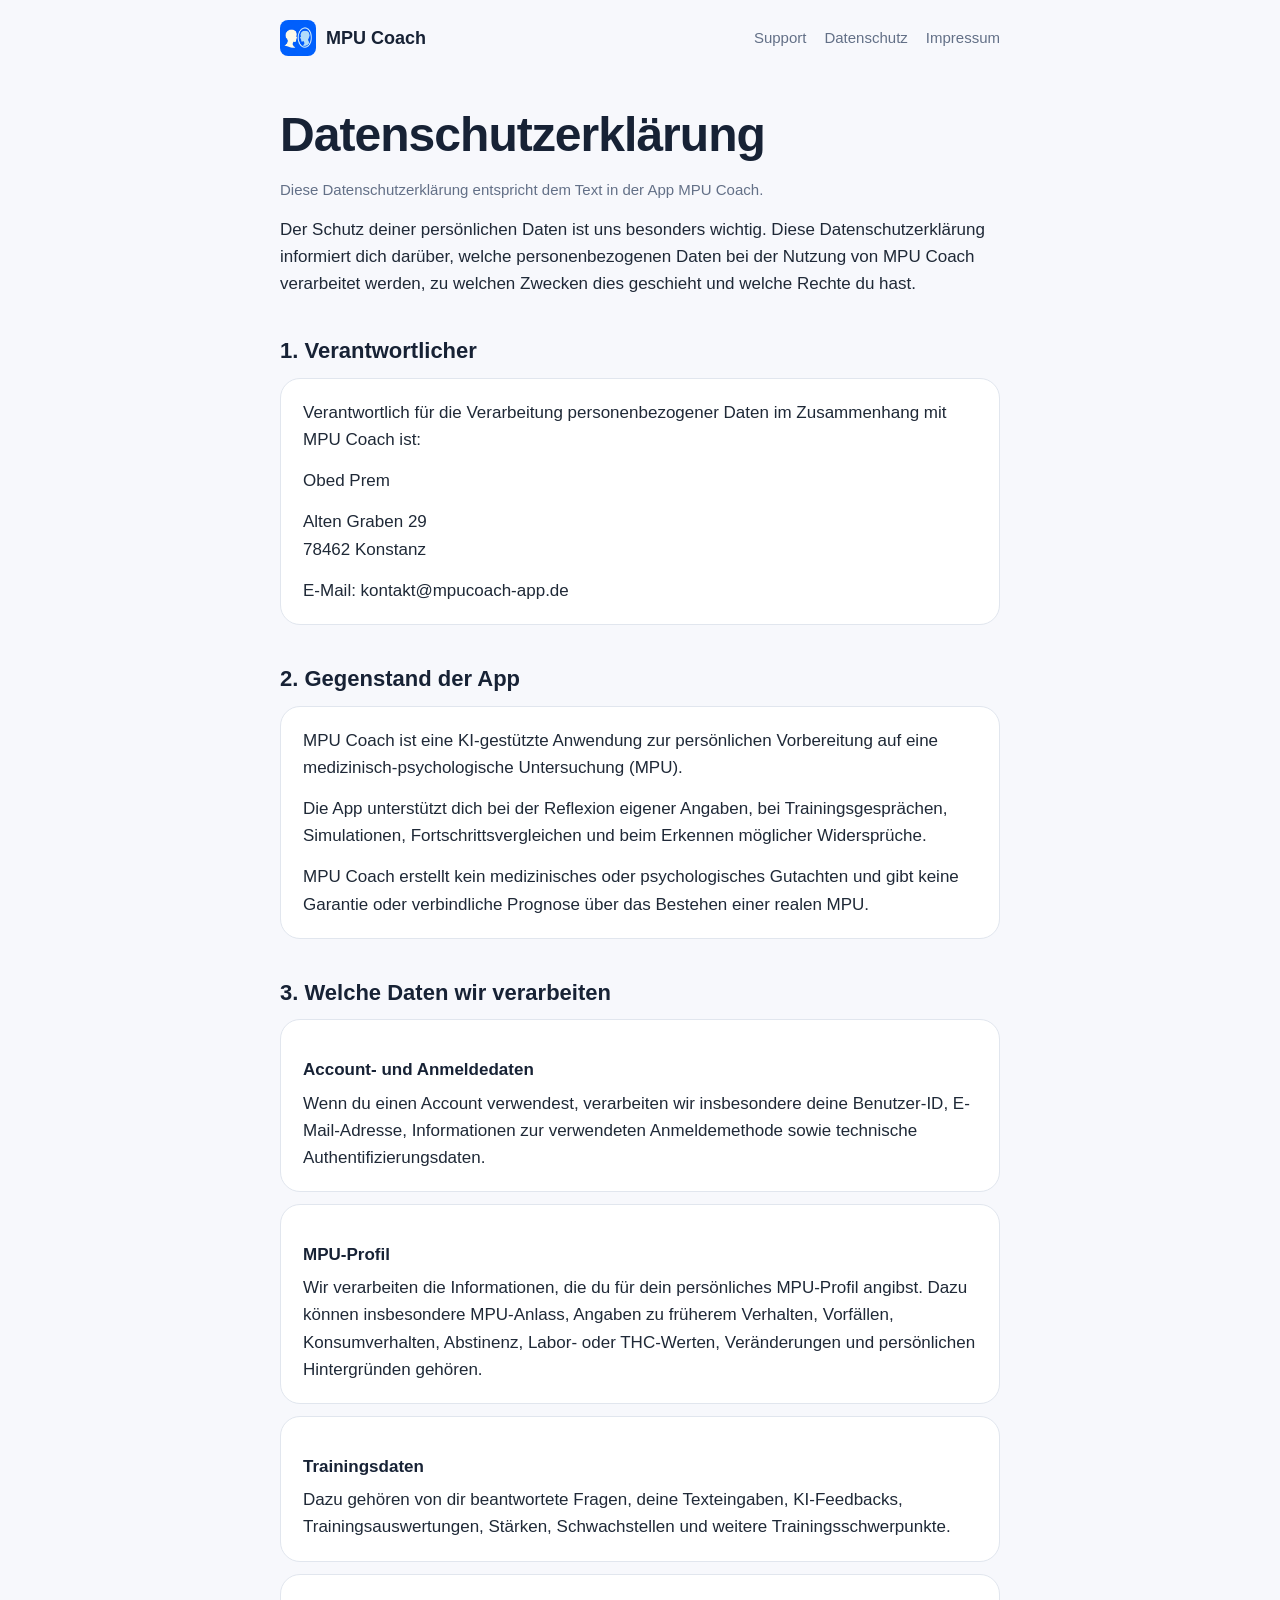
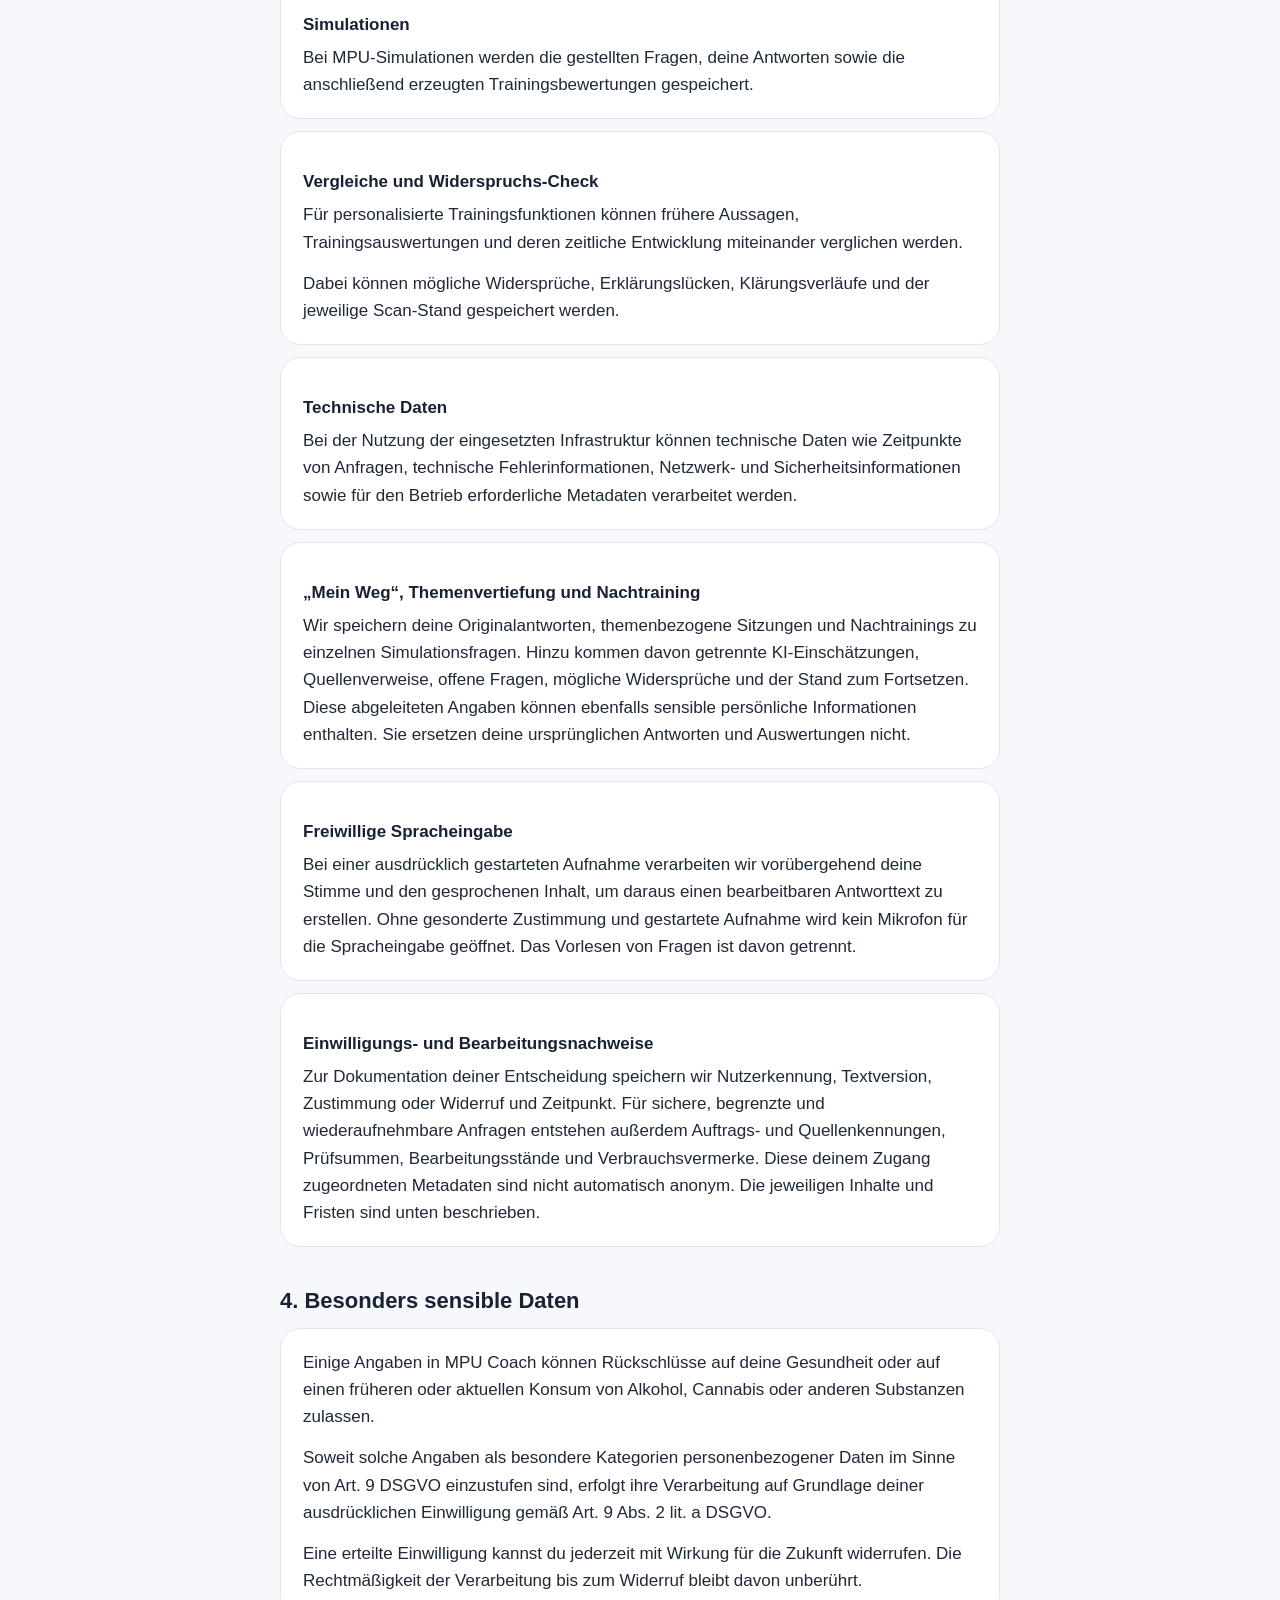
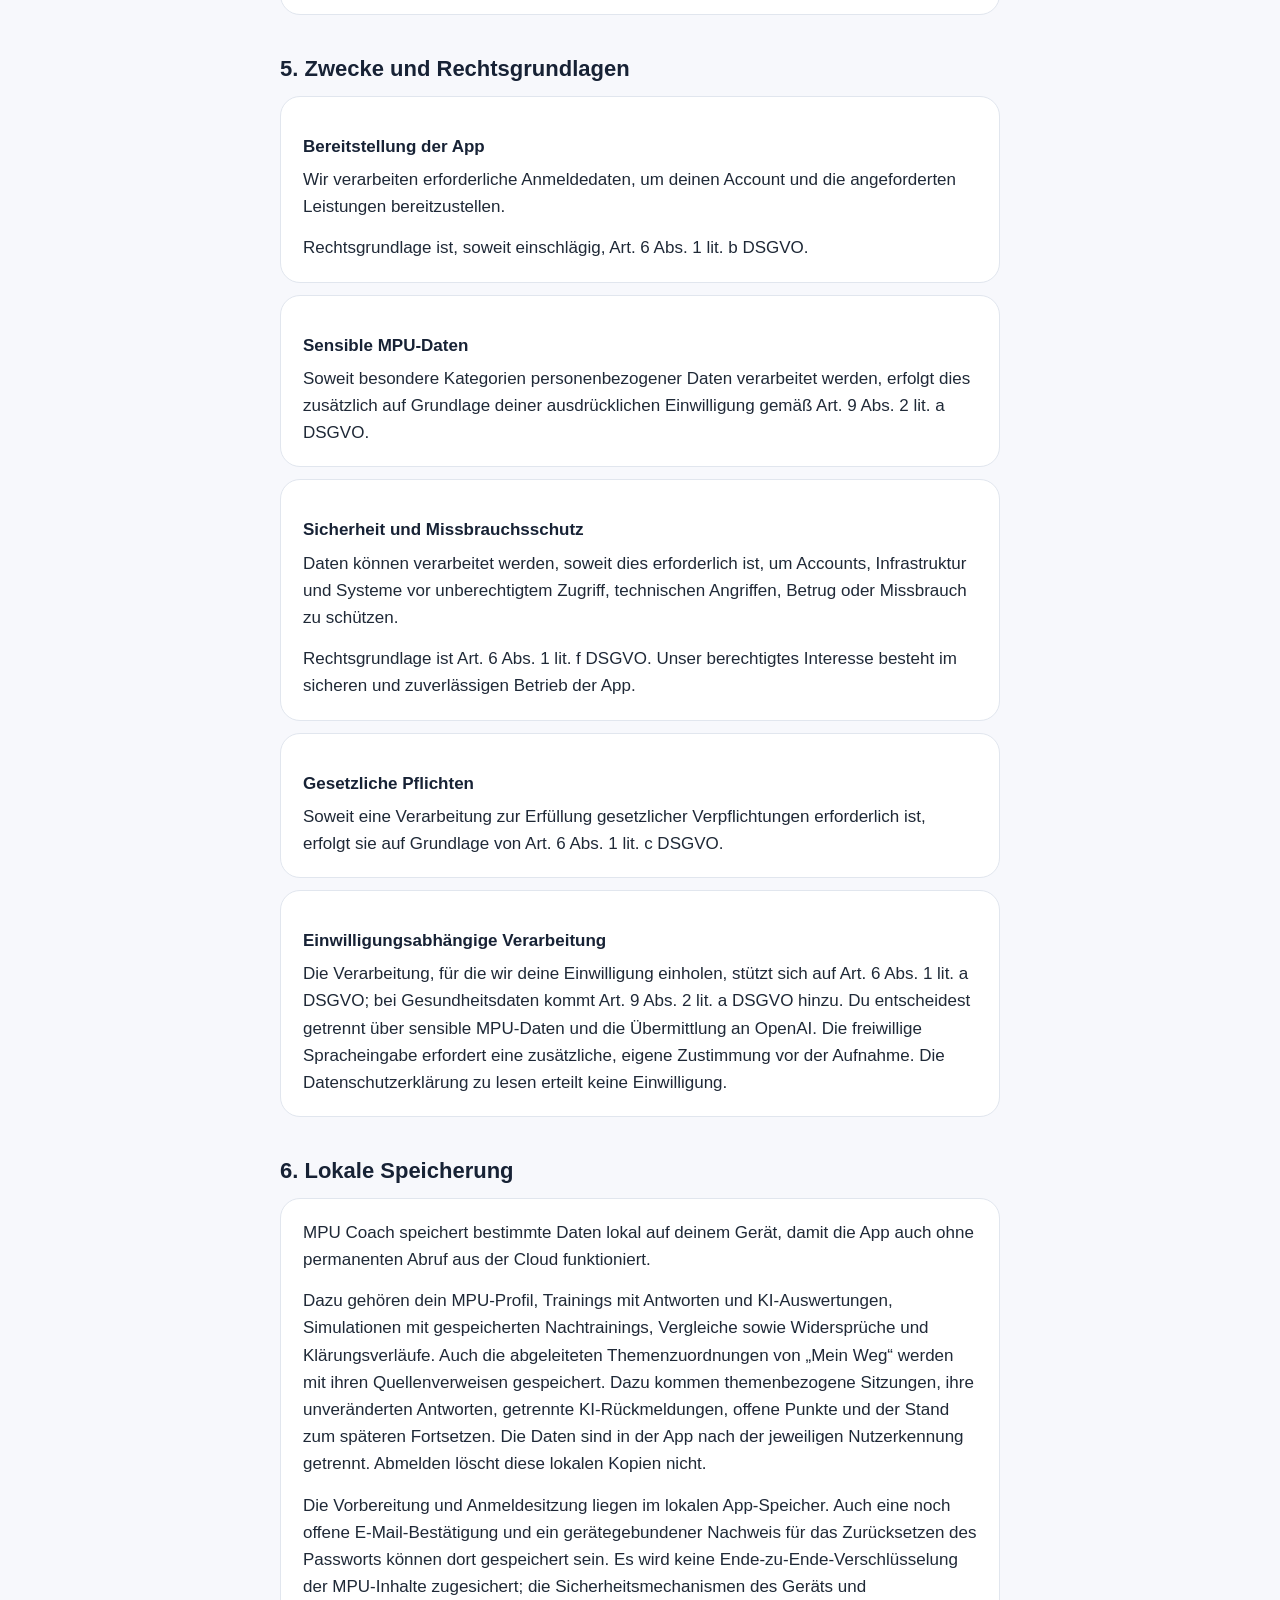
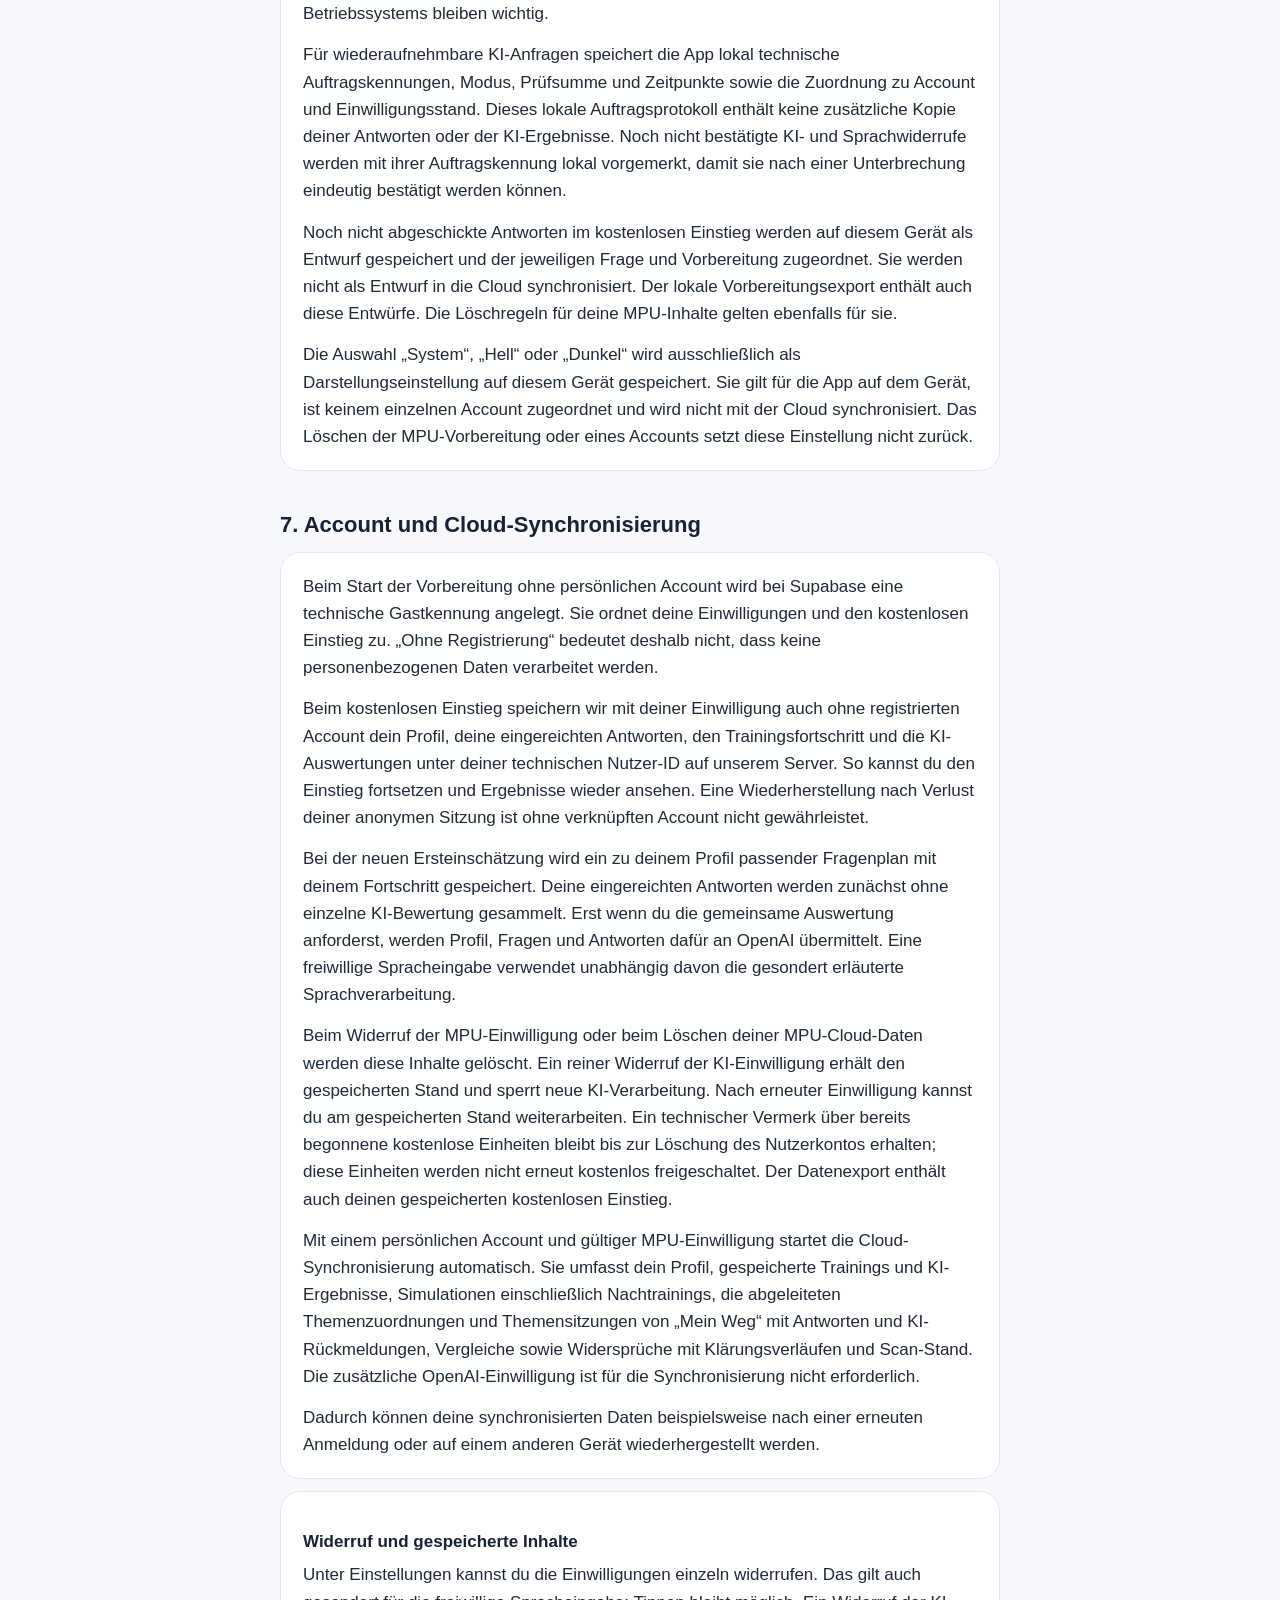
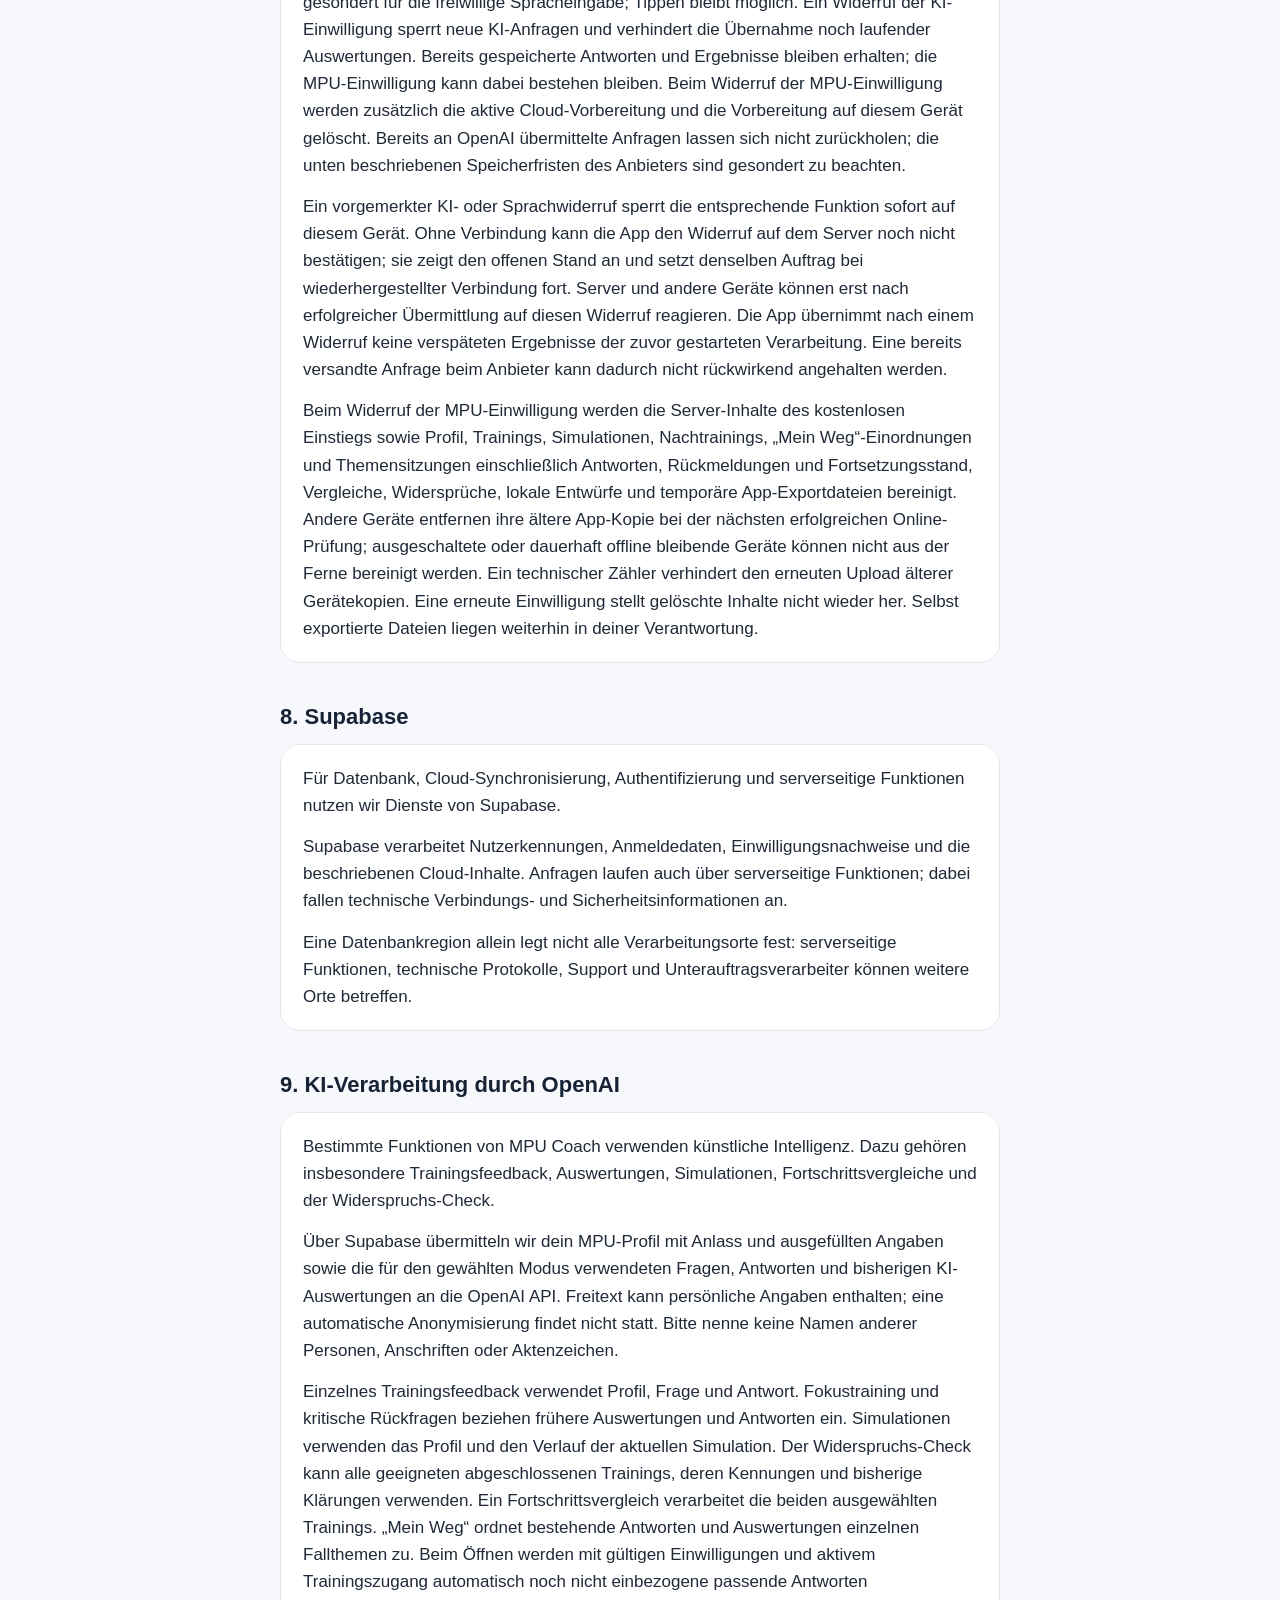
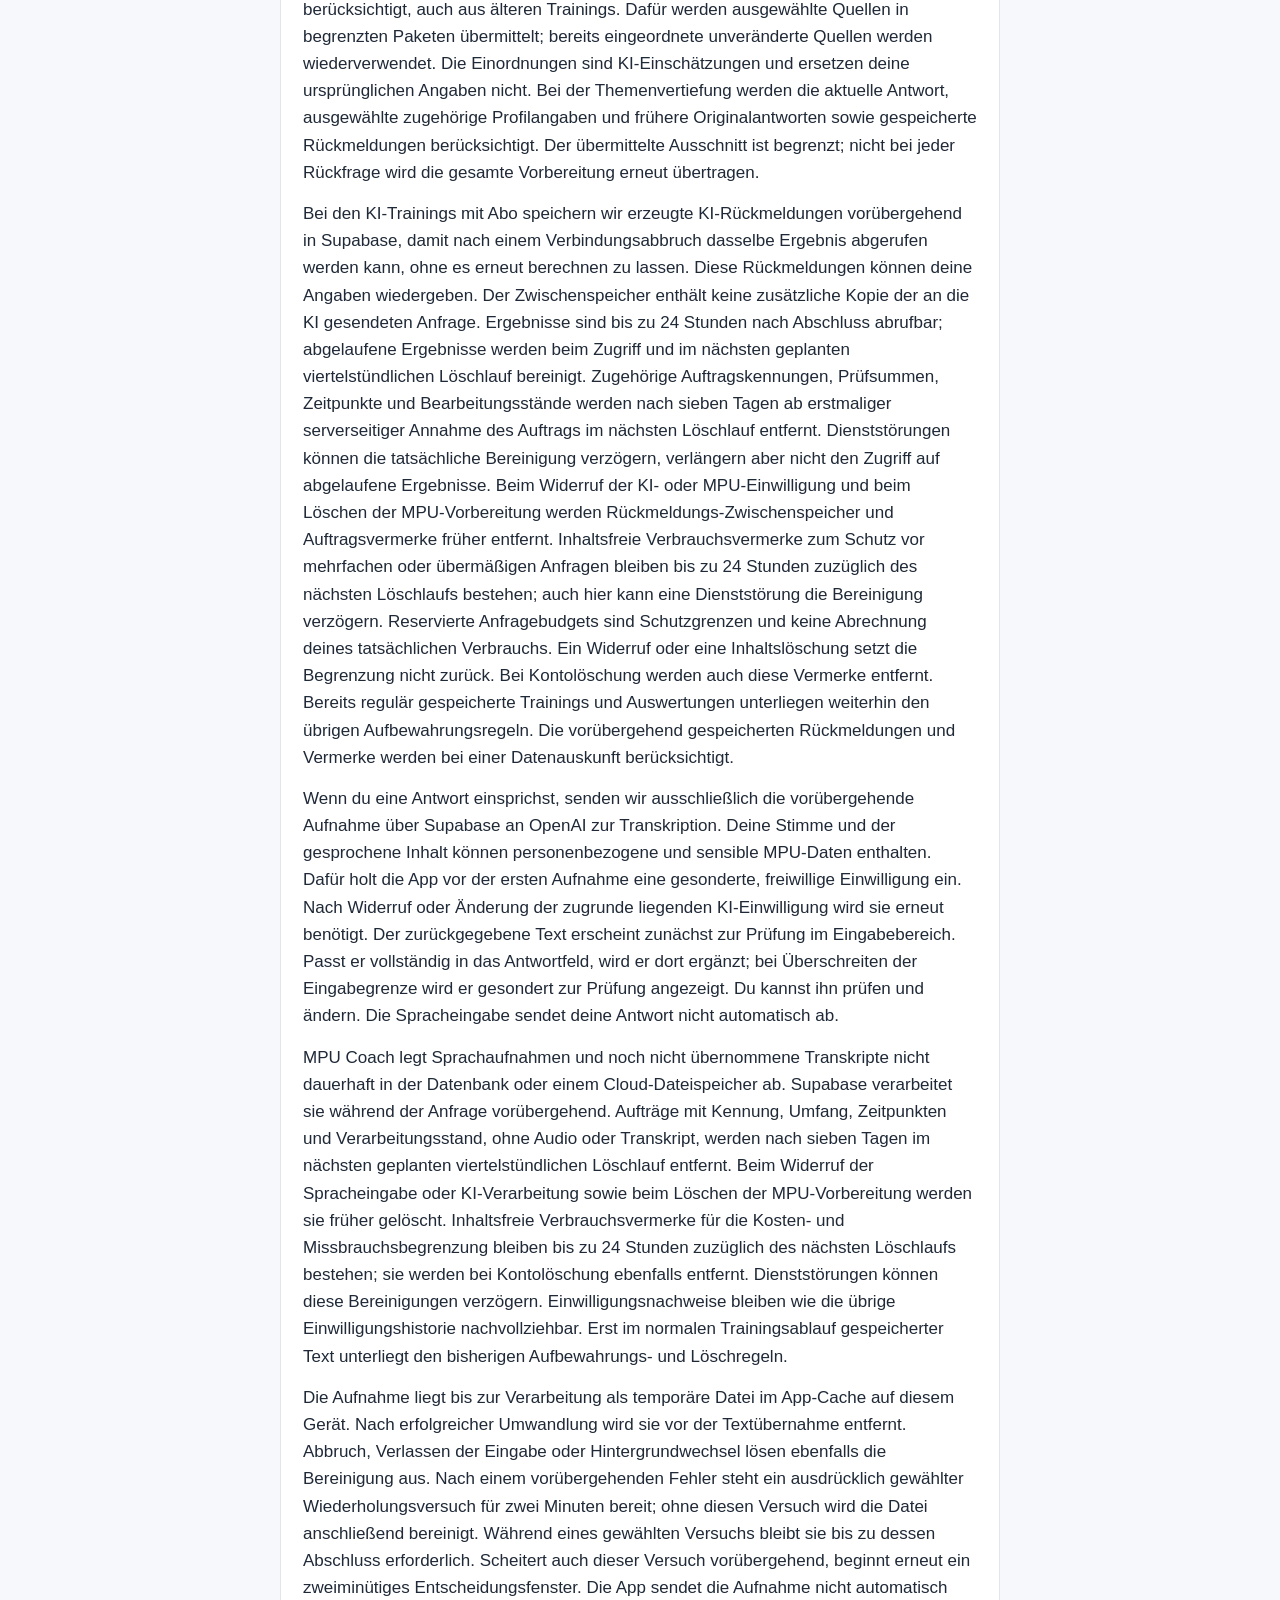
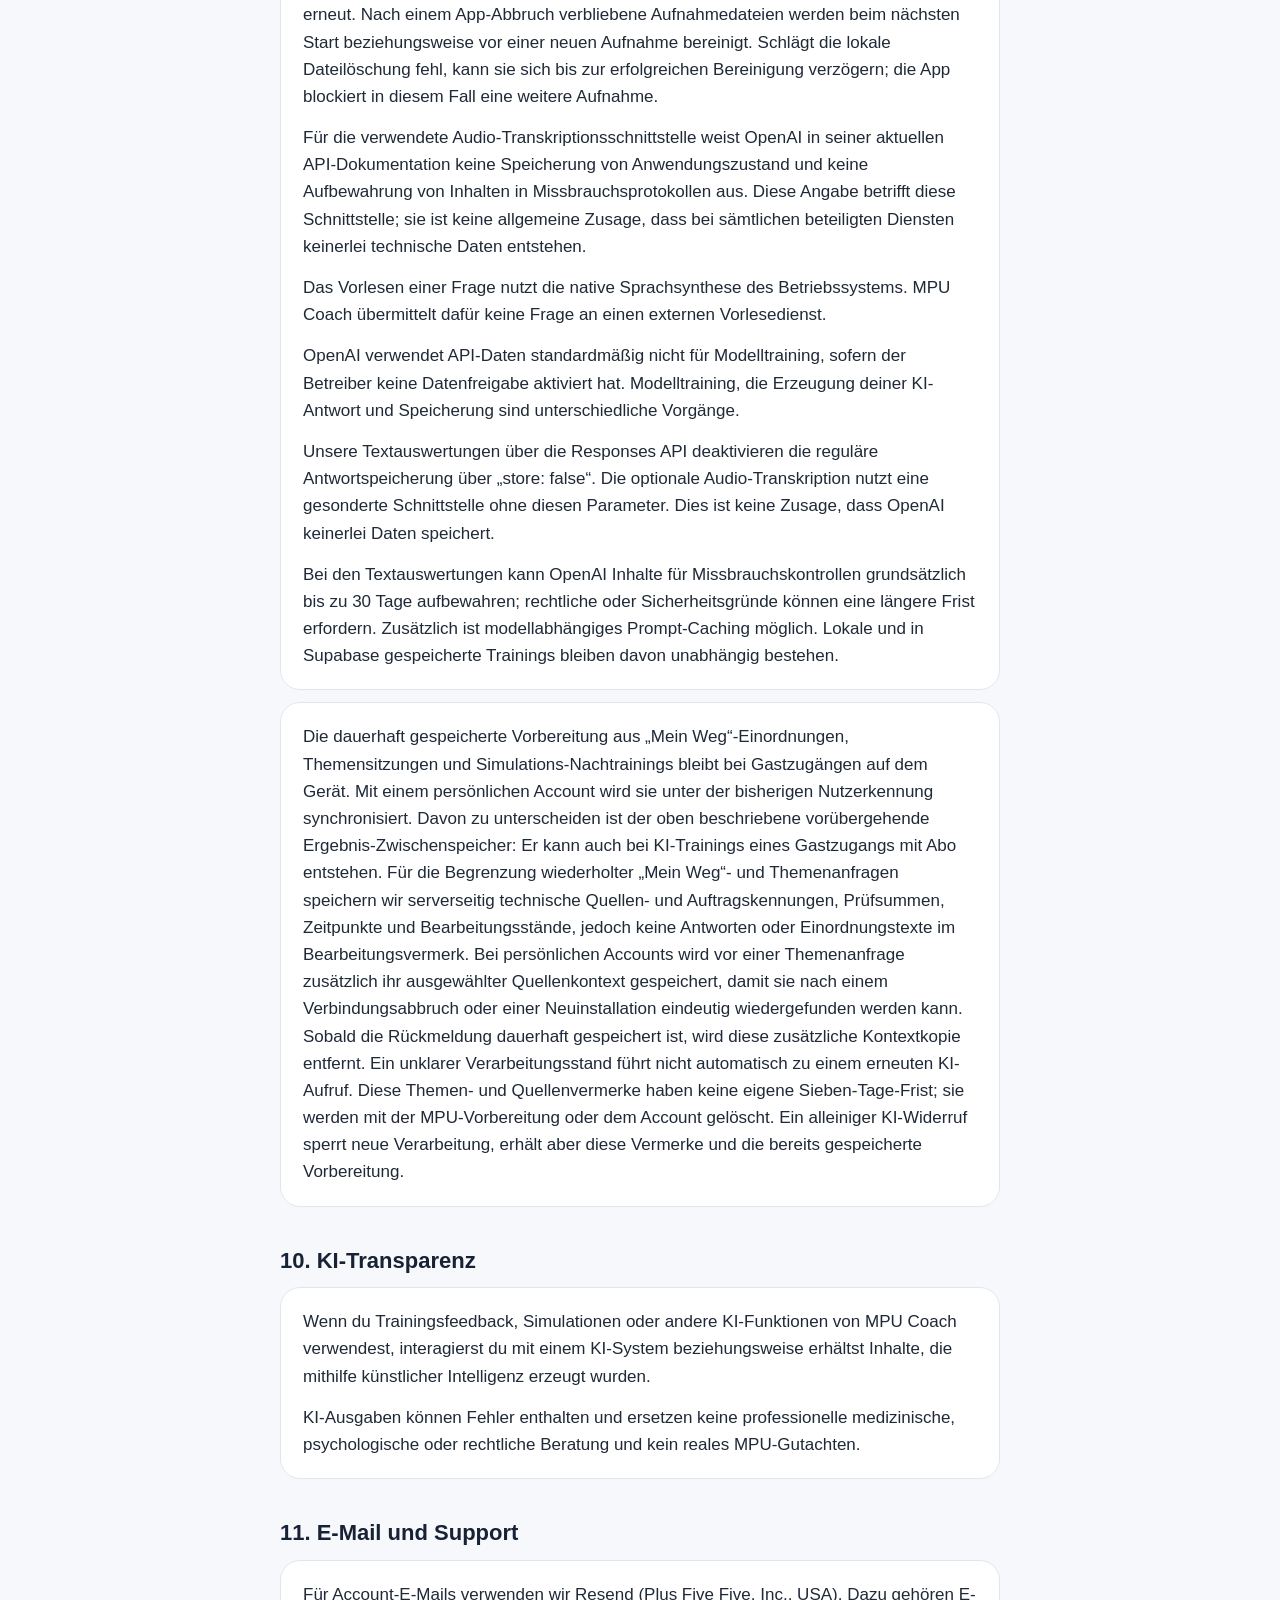
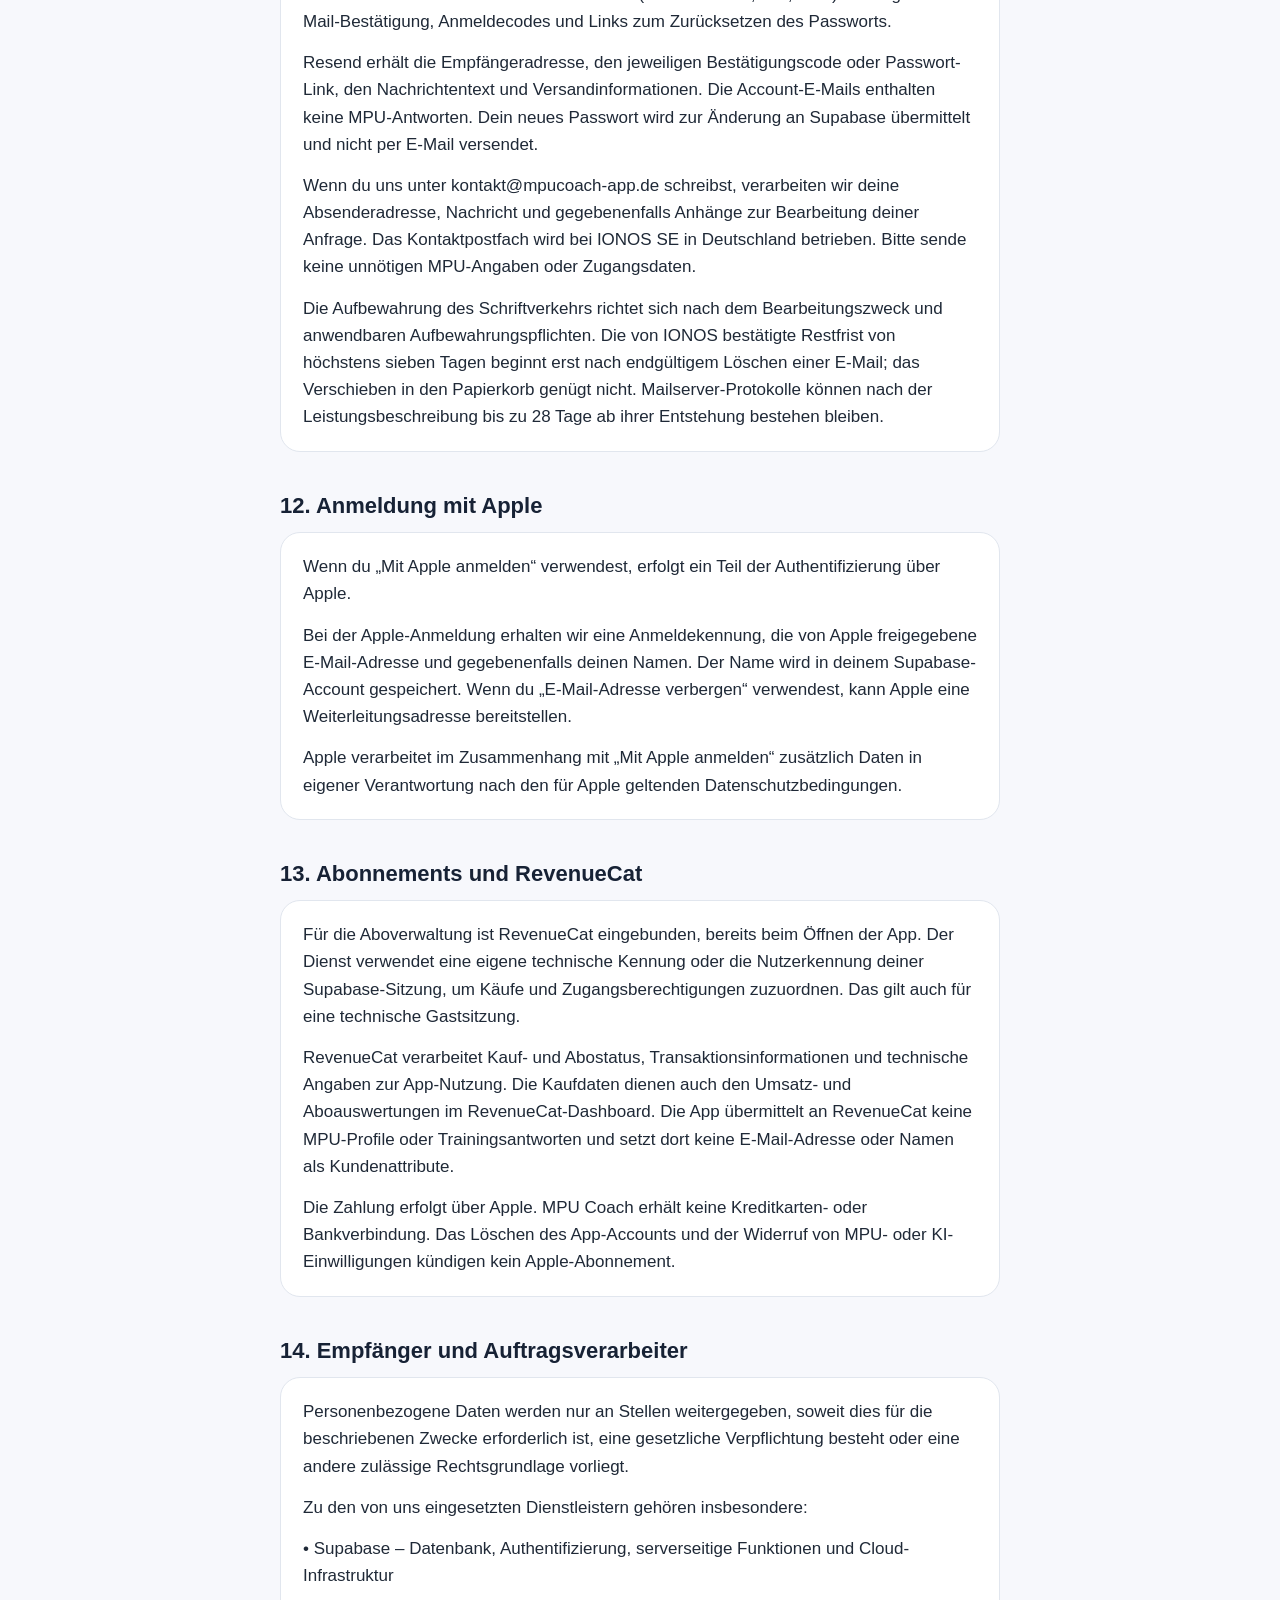
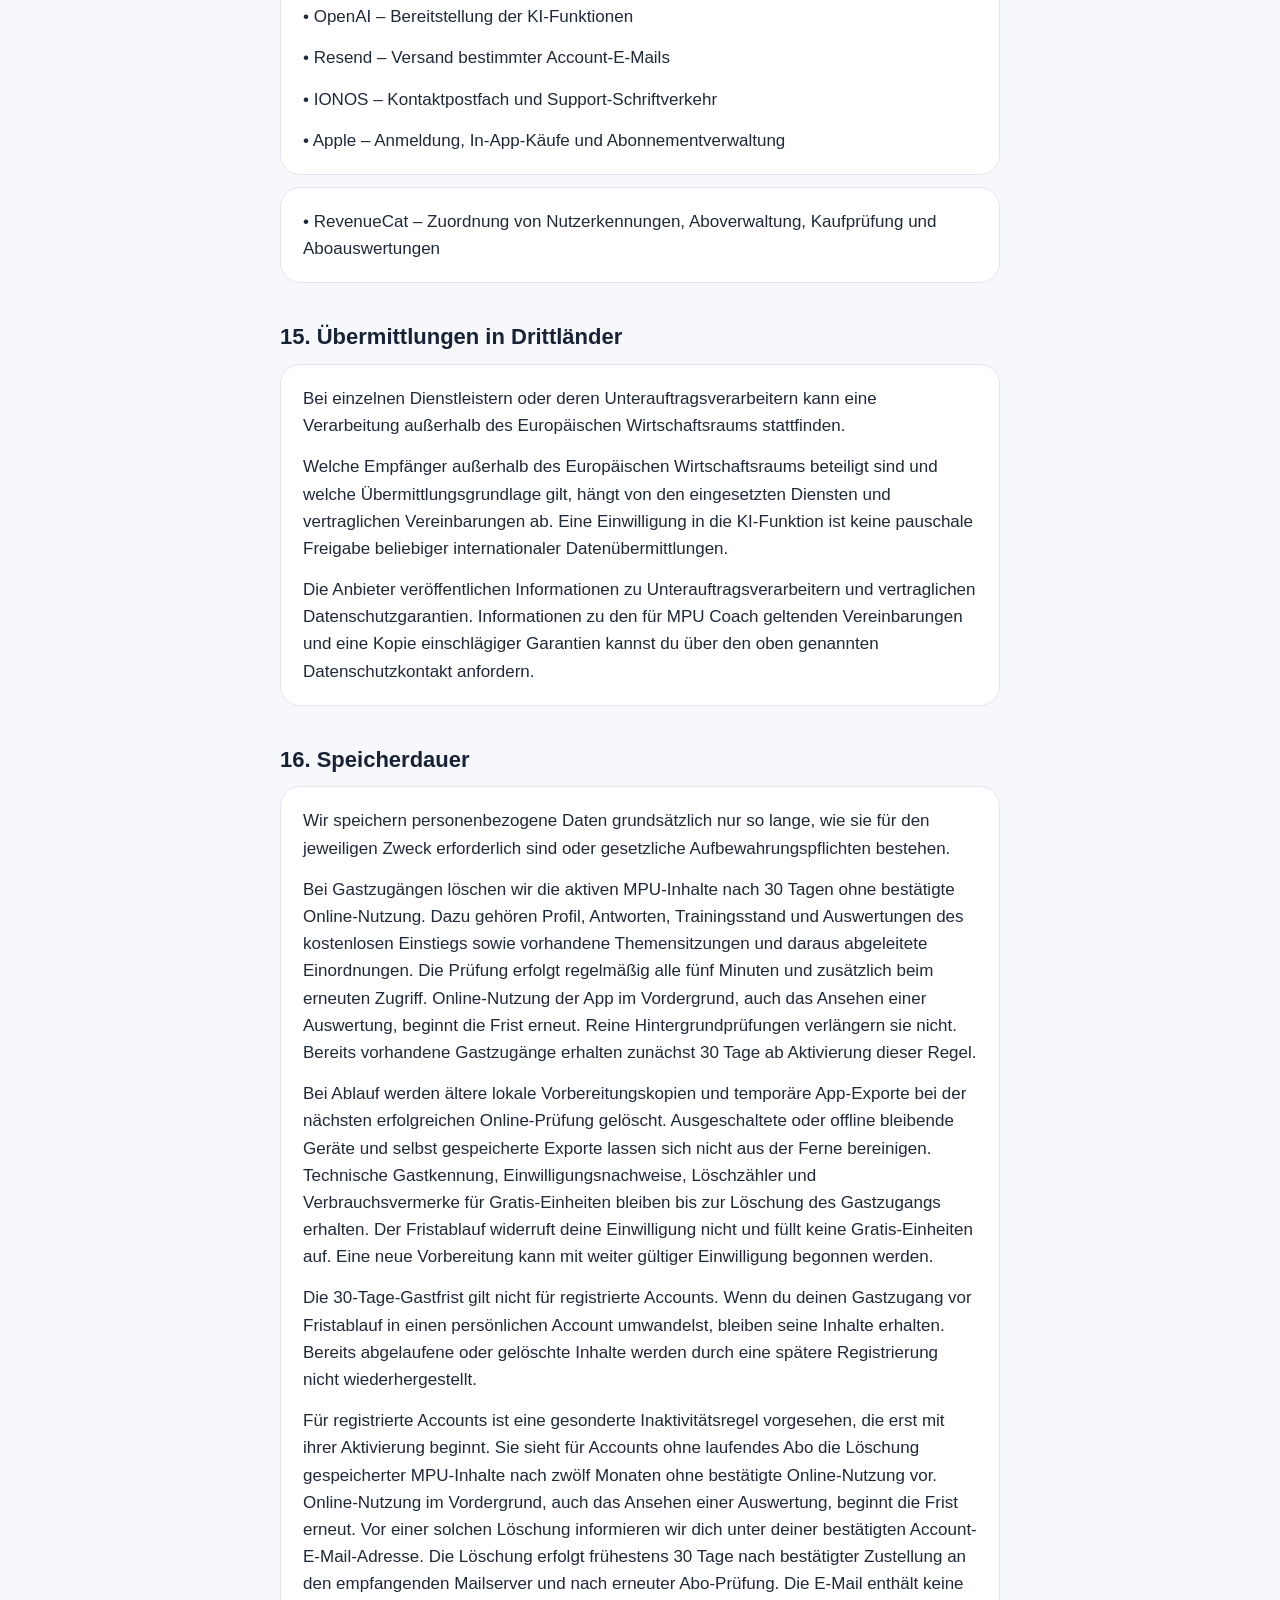
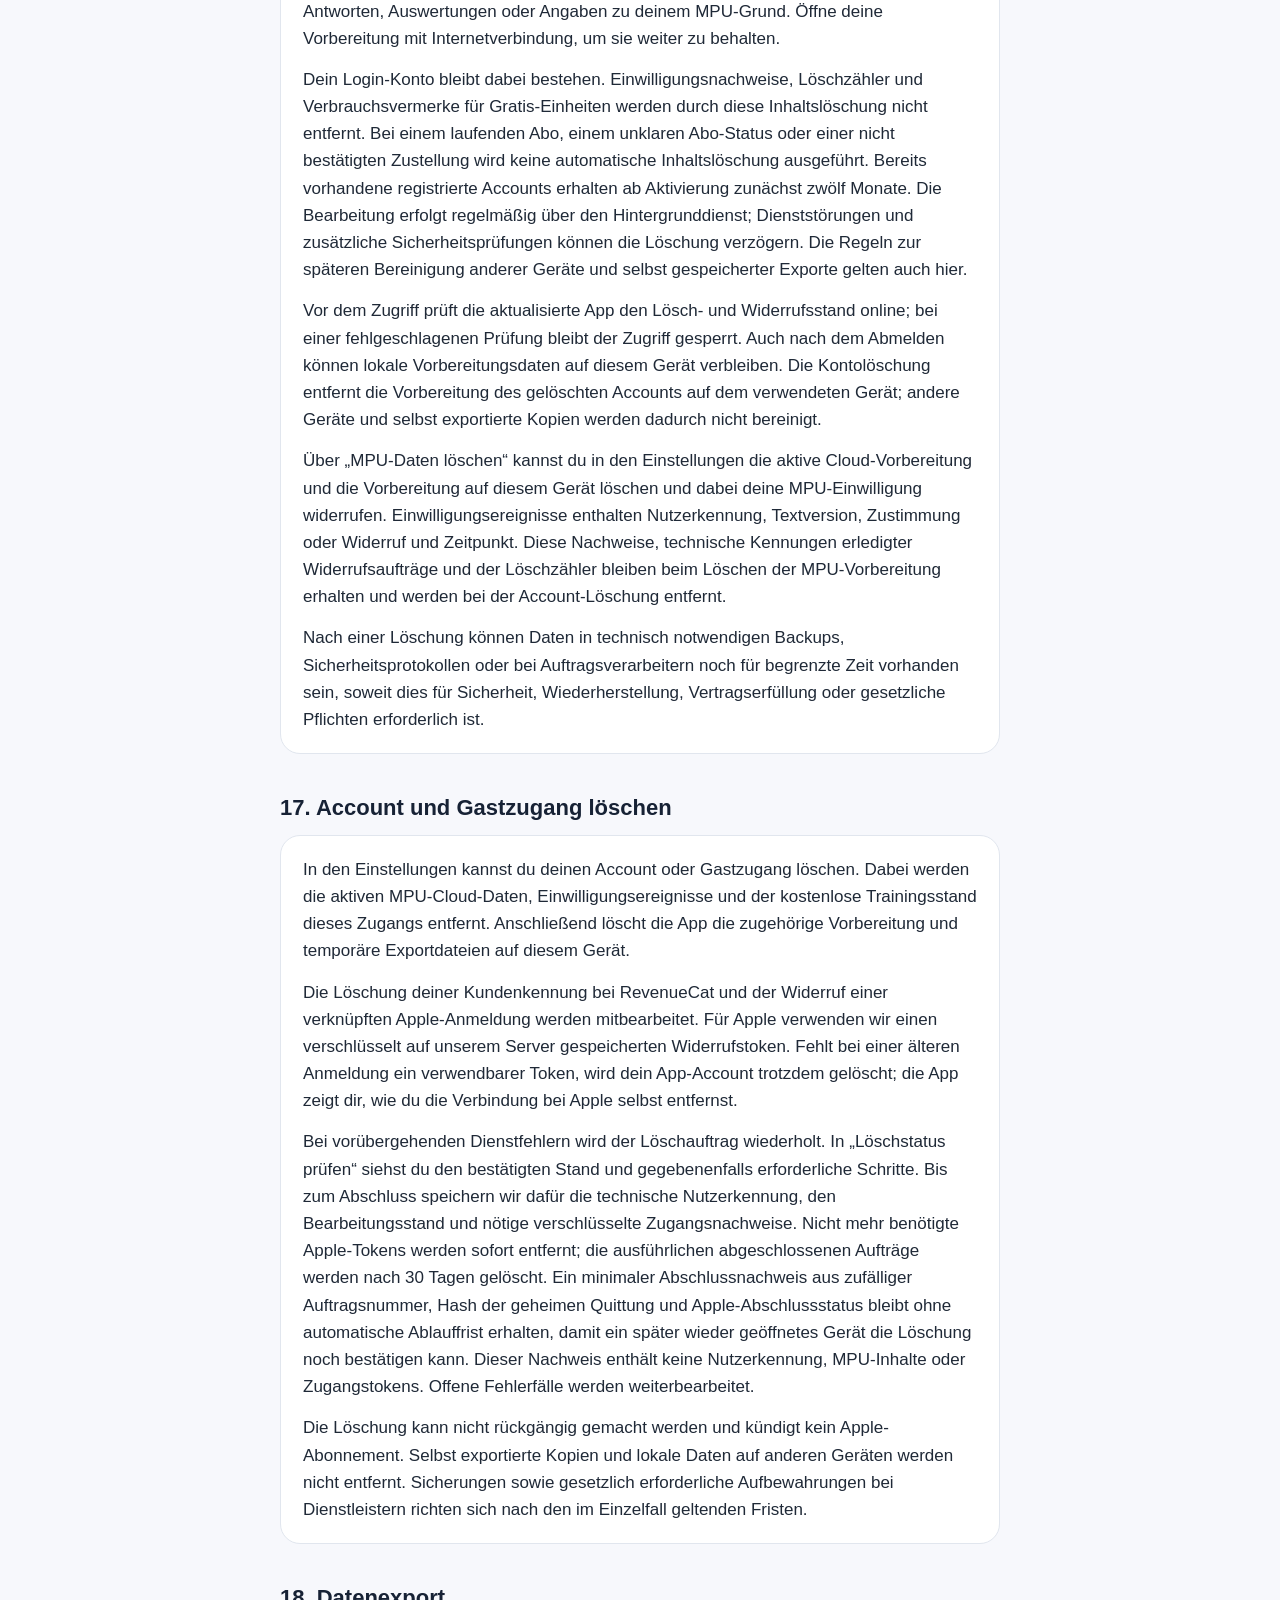
==== datenschutz.html @ 3ff572f0 "Initial website" ====
<!doctype html>
<html lang="de">
<head>
<meta charset="utf-8">
<meta name="viewport" content="width=device-width, initial-scale=1">
<title>Datenschutzerklärung – MPU Coach</title>
<meta name="description" content="Datenschutzerklärung der App MPU Coach.">
<link rel="icon" href="favicon.png">
<link rel="apple-touch-icon" href="apple-touch-icon.png">
<link rel="stylesheet" href="style.css">
</head>
<body>
<header class="top"><div class="wrap">
  <a class="brand" href="index.html"><img src="icon.png" alt=""><span>MPU Coach</span></a>
  <nav><a href="support.html">Support</a><a href="datenschutz.html">Datenschutz</a><a href="impressum.html">Impressum</a></nav>
</div></header>
<main class="wrap">
<h1>Datenschutzerklärung</h1>
<p class="muted">Diese Datenschutzerklärung entspricht dem Text in der App MPU Coach.</p>
<p>Der Schutz deiner persönlichen Daten ist uns besonders wichtig. Diese Datenschutzerklärung informiert dich darüber, welche personenbezogenen Daten bei der Nutzung von MPU Coach verarbeitet werden, zu welchen Zwecken dies geschieht und welche Rechte du hast.</p>
<h2>1. Verantwortlicher</h2>
<section class="card">
<p>Verantwortlich für die Verarbeitung personenbezogener Daten im Zusammenhang mit MPU Coach ist:</p>
<p>Obed Prem</p>
<p>Alten Graben 29<br>78462 Konstanz</p>
<p>E-Mail: kontakt@mpucoach-app.de</p>
</section>
<h2>2. Gegenstand der App</h2>
<section class="card">
<p>MPU Coach ist eine KI-gestützte Anwendung zur persönlichen Vorbereitung auf eine medizinisch-psychologische Untersuchung (MPU).</p>
<p>Die App unterstützt dich bei der Reflexion eigener Angaben, bei Trainingsgesprächen, Simulationen, Fortschrittsvergleichen und beim Erkennen möglicher Widersprüche.</p>
<p>MPU Coach erstellt kein medizinisches oder psychologisches Gutachten und gibt keine Garantie oder verbindliche Prognose über das Bestehen einer realen MPU.</p>
</section>
<h2>3. Welche Daten wir verarbeiten</h2>
<section class="card">
<h3>Account- und Anmeldedaten</h3>
<p>Wenn du einen Account verwendest, verarbeiten wir insbesondere deine Benutzer-ID, E-Mail-Adresse, Informationen zur verwendeten Anmeldemethode sowie technische Authentifizierungsdaten.</p>
</section>
<section class="card">
<h3>MPU-Profil</h3>
<p>Wir verarbeiten die Informationen, die du für dein persönliches MPU-Profil angibst. Dazu können insbesondere MPU-Anlass, Angaben zu früherem Verhalten, Vorfällen, Konsumverhalten, Abstinenz, Labor- oder THC-Werten, Veränderungen und persönlichen Hintergründen gehören.</p>
</section>
<section class="card">
<h3>Trainingsdaten</h3>
<p>Dazu gehören von dir beantwortete Fragen, deine Texteingaben, KI-Feedbacks, Trainingsauswertungen, Stärken, Schwachstellen und weitere Trainingsschwerpunkte.</p>
</section>
<section class="card">
<h3>Simulationen</h3>
<p>Bei MPU-Simulationen werden die gestellten Fragen, deine Antworten sowie die anschließend erzeugten Trainingsbewertungen gespeichert.</p>
</section>
<section class="card">
<h3>Vergleiche und Widerspruchs-Check</h3>
<p>Für personalisierte Trainingsfunktionen können frühere Aussagen, Trainingsauswertungen und deren zeitliche Entwicklung miteinander verglichen werden.</p>
<p>Dabei können mögliche Widersprüche, Erklärungslücken, Klärungsverläufe und der jeweilige Scan-Stand gespeichert werden.</p>
</section>
<section class="card">
<h3>Technische Daten</h3>
<p>Bei der Nutzung der eingesetzten Infrastruktur können technische Daten wie Zeitpunkte von Anfragen, technische Fehlerinformationen, Netzwerk- und Sicherheitsinformationen sowie für den Betrieb erforderliche Metadaten verarbeitet werden.</p>
</section>
<section class="card">
<h3>„Mein Weg“, Themenvertiefung und Nachtraining</h3>
<p>Wir speichern deine Originalantworten, themenbezogene Sitzungen und Nachtrainings zu einzelnen Simulationsfragen. Hinzu kommen davon getrennte KI-Einschätzungen, Quellenverweise, offene Fragen, mögliche Widersprüche und der Stand zum Fortsetzen. Diese abgeleiteten Angaben können ebenfalls sensible persönliche Informationen enthalten. Sie ersetzen deine ursprünglichen Antworten und Auswertungen nicht.</p>
</section>
<section class="card">
<h3>Freiwillige Spracheingabe</h3>
<p>Bei einer ausdrücklich gestarteten Aufnahme verarbeiten wir vorübergehend deine Stimme und den gesprochenen Inhalt, um daraus einen bearbeitbaren Antworttext zu erstellen. Ohne gesonderte Zustimmung und gestartete Aufnahme wird kein Mikrofon für die Spracheingabe geöffnet. Das Vorlesen von Fragen ist davon getrennt.</p>
</section>
<section class="card">
<h3>Einwilligungs- und Bearbeitungsnachweise</h3>
<p>Zur Dokumentation deiner Entscheidung speichern wir Nutzerkennung, Textversion, Zustimmung oder Widerruf und Zeitpunkt. Für sichere, begrenzte und wiederaufnehmbare Anfragen entstehen außerdem Auftrags- und Quellenkennungen, Prüfsummen, Bearbeitungsstände und Verbrauchsvermerke. Diese deinem Zugang zugeordneten Metadaten sind nicht automatisch anonym. Die jeweiligen Inhalte und Fristen sind unten beschrieben.</p>
</section>
<h2>4. Besonders sensible Daten</h2>
<section class="card">
<p>Einige Angaben in MPU Coach können Rückschlüsse auf deine Gesundheit oder auf einen früheren oder aktuellen Konsum von Alkohol, Cannabis oder anderen Substanzen zulassen.</p>
<p>Soweit solche Angaben als besondere Kategorien personenbezogener Daten im Sinne von Art. 9 DSGVO einzustufen sind, erfolgt ihre Verarbeitung auf Grundlage deiner ausdrücklichen Einwilligung gemäß Art. 9 Abs. 2 lit. a DSGVO.</p>
<p>Eine erteilte Einwilligung kannst du jederzeit mit Wirkung für die Zukunft widerrufen. Die Rechtmäßigkeit der Verarbeitung bis zum Widerruf bleibt davon unberührt.</p>
</section>
<h2>5. Zwecke und Rechtsgrundlagen</h2>
<section class="card">
<h3>Bereitstellung der App</h3>
<p>Wir verarbeiten erforderliche Anmeldedaten, um deinen Account und die angeforderten Leistungen bereitzustellen.</p>
<p>Rechtsgrundlage ist, soweit einschlägig, Art. 6 Abs. 1 lit. b DSGVO.</p>
</section>
<section class="card">
<h3>Sensible MPU-Daten</h3>
<p>Soweit besondere Kategorien personenbezogener Daten verarbeitet werden, erfolgt dies zusätzlich auf Grundlage deiner ausdrücklichen Einwilligung gemäß Art. 9 Abs. 2 lit. a DSGVO.</p>
</section>
<section class="card">
<h3>Sicherheit und Missbrauchsschutz</h3>
<p>Daten können verarbeitet werden, soweit dies erforderlich ist, um Accounts, Infrastruktur und Systeme vor unberechtigtem Zugriff, technischen Angriffen, Betrug oder Missbrauch zu schützen.</p>
<p>Rechtsgrundlage ist Art. 6 Abs. 1 lit. f DSGVO. Unser berechtigtes Interesse besteht im sicheren und zuverlässigen Betrieb der App.</p>
</section>
<section class="card">
<h3>Gesetzliche Pflichten</h3>
<p>Soweit eine Verarbeitung zur Erfüllung gesetzlicher Verpflichtungen erforderlich ist, erfolgt sie auf Grundlage von Art. 6 Abs. 1 lit. c DSGVO.</p>
</section>
<section class="card">
<h3>Einwilligungsabhängige Verarbeitung</h3>
<p>Die Verarbeitung, für die wir deine Einwilligung einholen, stützt sich auf Art. 6 Abs. 1 lit. a DSGVO; bei Gesundheitsdaten kommt Art. 9 Abs. 2 lit. a DSGVO hinzu. Du entscheidest getrennt über sensible MPU-Daten und die Übermittlung an OpenAI. Die freiwillige Spracheingabe erfordert eine zusätzliche, eigene Zustimmung vor der Aufnahme. Die Datenschutzerklärung zu lesen erteilt keine Einwilligung.</p>
</section>
<h2>6. Lokale Speicherung</h2>
<section class="card">
<p>MPU Coach speichert bestimmte Daten lokal auf deinem Gerät, damit die App auch ohne permanenten Abruf aus der Cloud funktioniert.</p>
<p>Dazu gehören dein MPU-Profil, Trainings mit Antworten und KI-Auswertungen, Simulationen mit gespeicherten Nachtrainings, Vergleiche sowie Widersprüche und Klärungsverläufe. Auch die abgeleiteten Themenzuordnungen von „Mein Weg“ werden mit ihren Quellenverweisen gespeichert. Dazu kommen themenbezogene Sitzungen, ihre unveränderten Antworten, getrennte KI-Rückmeldungen, offene Punkte und der Stand zum späteren Fortsetzen. Die Daten sind in der App nach der jeweiligen Nutzerkennung getrennt. Abmelden löscht diese lokalen Kopien nicht.</p>
<p>Die Vorbereitung und Anmeldesitzung liegen im lokalen App-Speicher. Auch eine noch offene E-Mail-Bestätigung und ein gerätegebundener Nachweis für das Zurücksetzen des Passworts können dort gespeichert sein. Es wird keine Ende-zu-Ende-Verschlüsselung der MPU-Inhalte zugesichert; die Sicherheitsmechanismen des Geräts und Betriebssystems bleiben wichtig.</p>
<p>Für wiederaufnehmbare KI-Anfragen speichert die App lokal technische Auftragskennungen, Modus, Prüfsumme und Zeitpunkte sowie die Zuordnung zu Account und Einwilligungsstand. Dieses lokale Auftragsprotokoll enthält keine zusätzliche Kopie deiner Antworten oder der KI-Ergebnisse. Noch nicht bestätigte KI- und Sprachwiderrufe werden mit ihrer Auftragskennung lokal vorgemerkt, damit sie nach einer Unterbrechung eindeutig bestätigt werden können.</p>
<p>Noch nicht abgeschickte Antworten im kostenlosen Einstieg werden auf diesem Gerät als Entwurf gespeichert und der jeweiligen Frage und Vorbereitung zugeordnet. Sie werden nicht als Entwurf in die Cloud synchronisiert. Der lokale Vorbereitungsexport enthält auch diese Entwürfe. Die Löschregeln für deine MPU-Inhalte gelten ebenfalls für sie.</p>
<p>Die Auswahl „System“, „Hell“ oder „Dunkel“ wird ausschließlich als Darstellungseinstellung auf diesem Gerät gespeichert. Sie gilt für die App auf dem Gerät, ist keinem einzelnen Account zugeordnet und wird nicht mit der Cloud synchronisiert. Das Löschen der MPU-Vorbereitung oder eines Accounts setzt diese Einstellung nicht zurück.</p>
</section>
<h2>7. Account und Cloud-Synchronisierung</h2>
<section class="card">
<p>Beim Start der Vorbereitung ohne persönlichen Account wird bei Supabase eine technische Gastkennung angelegt. Sie ordnet deine Einwilligungen und den kostenlosen Einstieg zu. „Ohne Registrierung“ bedeutet deshalb nicht, dass keine personenbezogenen Daten verarbeitet werden.</p>
<p>Beim kostenlosen Einstieg speichern wir mit deiner Einwilligung auch ohne registrierten Account dein Profil, deine eingereichten Antworten, den Trainingsfortschritt und die KI-Auswertungen unter deiner technischen Nutzer-ID auf unserem Server. So kannst du den Einstieg fortsetzen und Ergebnisse wieder ansehen. Eine Wiederherstellung nach Verlust deiner anonymen Sitzung ist ohne verknüpften Account nicht gewährleistet.</p>
<p>Bei der neuen Ersteinschätzung wird ein zu deinem Profil passender Fragenplan mit deinem Fortschritt gespeichert. Deine eingereichten Antworten werden zunächst ohne einzelne KI-Bewertung gesammelt. Erst wenn du die gemeinsame Auswertung anforderst, werden Profil, Fragen und Antworten dafür an OpenAI übermittelt. Eine freiwillige Spracheingabe verwendet unabhängig davon die gesondert erläuterte Sprachverarbeitung.</p>
<p>Beim Widerruf der MPU-Einwilligung oder beim Löschen deiner MPU-Cloud-Daten werden diese Inhalte gelöscht. Ein reiner Widerruf der KI-Einwilligung erhält den gespeicherten Stand und sperrt neue KI-Verarbeitung. Nach erneuter Einwilligung kannst du am gespeicherten Stand weiterarbeiten. Ein technischer Vermerk über bereits begonnene kostenlose Einheiten bleibt bis zur Löschung des Nutzerkontos erhalten; diese Einheiten werden nicht erneut kostenlos freigeschaltet. Der Datenexport enthält auch deinen gespeicherten kostenlosen Einstieg.</p>
<p>Mit einem persönlichen Account und gültiger MPU-Einwilligung startet die Cloud-Synchronisierung automatisch. Sie umfasst dein Profil, gespeicherte Trainings und KI-Ergebnisse, Simulationen einschließlich Nachtrainings, die abgeleiteten Themenzuordnungen und Themensitzungen von „Mein Weg“ mit Antworten und KI-Rückmeldungen, Vergleiche sowie Widersprüche mit Klärungsverläufen und Scan-Stand. Die zusätzliche OpenAI-Einwilligung ist für die Synchronisierung nicht erforderlich.</p>
<p>Dadurch können deine synchronisierten Daten beispielsweise nach einer erneuten Anmeldung oder auf einem anderen Gerät wiederhergestellt werden.</p>
</section>
<section class="card">
<h3>Widerruf und gespeicherte Inhalte</h3>
<p>Unter Einstellungen kannst du die Einwilligungen einzeln widerrufen. Das gilt auch gesondert für die freiwillige Spracheingabe; Tippen bleibt möglich. Ein Widerruf der KI-Einwilligung sperrt neue KI-Anfragen und verhindert die Übernahme noch laufender Auswertungen. Bereits gespeicherte Antworten und Ergebnisse bleiben erhalten; die MPU-Einwilligung kann dabei bestehen bleiben. Beim Widerruf der MPU-Einwilligung werden zusätzlich die aktive Cloud-Vorbereitung und die Vorbereitung auf diesem Gerät gelöscht. Bereits an OpenAI übermittelte Anfragen lassen sich nicht zurückholen; die unten beschriebenen Speicherfristen des Anbieters sind gesondert zu beachten.</p>
<p>Ein vorgemerkter KI- oder Sprachwiderruf sperrt die entsprechende Funktion sofort auf diesem Gerät. Ohne Verbindung kann die App den Widerruf auf dem Server noch nicht bestätigen; sie zeigt den offenen Stand an und setzt denselben Auftrag bei wiederhergestellter Verbindung fort. Server und andere Geräte können erst nach erfolgreicher Übermittlung auf diesen Widerruf reagieren. Die App übernimmt nach einem Widerruf keine verspäteten Ergebnisse der zuvor gestarteten Verarbeitung. Eine bereits versandte Anfrage beim Anbieter kann dadurch nicht rückwirkend angehalten werden.</p>
<p>Beim Widerruf der MPU-Einwilligung werden die Server-Inhalte des kostenlosen Einstiegs sowie Profil, Trainings, Simulationen, Nachtrainings, „Mein Weg“-Einordnungen und Themensitzungen einschließlich Antworten, Rückmeldungen und Fortsetzungsstand, Vergleiche, Widersprüche, lokale Entwürfe und temporäre App-Exportdateien bereinigt. Andere Geräte entfernen ihre ältere App-Kopie bei der nächsten erfolgreichen Online-Prüfung; ausgeschaltete oder dauerhaft offline bleibende Geräte können nicht aus der Ferne bereinigt werden. Ein technischer Zähler verhindert den erneuten Upload älterer Gerätekopien. Eine erneute Einwilligung stellt gelöschte Inhalte nicht wieder her. Selbst exportierte Dateien liegen weiterhin in deiner Verantwortung.</p>
</section>
<h2>8. Supabase</h2>
<section class="card">
<p>Für Datenbank, Cloud-Synchronisierung, Authentifizierung und serverseitige Funktionen nutzen wir Dienste von Supabase.</p>
<p>Supabase verarbeitet Nutzerkennungen, Anmeldedaten, Einwilligungsnachweise und die beschriebenen Cloud-Inhalte. Anfragen laufen auch über serverseitige Funktionen; dabei fallen technische Verbindungs- und Sicherheitsinformationen an.</p>
<p>Eine Datenbankregion allein legt nicht alle Verarbeitungsorte fest: serverseitige Funktionen, technische Protokolle, Support und Unterauftragsverarbeiter können weitere Orte betreffen.</p>
</section>
<h2>9. KI-Verarbeitung durch OpenAI</h2>
<section class="card">
<p>Bestimmte Funktionen von MPU Coach verwenden künstliche Intelligenz. Dazu gehören insbesondere Trainingsfeedback, Auswertungen, Simulationen, Fortschrittsvergleiche und der Widerspruchs-Check.</p>
<p>Über Supabase übermitteln wir dein MPU-Profil mit Anlass und ausgefüllten Angaben sowie die für den gewählten Modus verwendeten Fragen, Antworten und bisherigen KI-Auswertungen an die OpenAI API. Freitext kann persönliche Angaben enthalten; eine automatische Anonymisierung findet nicht statt. Bitte nenne keine Namen anderer Personen, Anschriften oder Aktenzeichen.</p>
<p>Einzelnes Trainingsfeedback verwendet Profil, Frage und Antwort. Fokustraining und kritische Rückfragen beziehen frühere Auswertungen und Antworten ein. Simulationen verwenden das Profil und den Verlauf der aktuellen Simulation. Der Widerspruchs-Check kann alle geeigneten abgeschlossenen Trainings, deren Kennungen und bisherige Klärungen verwenden. Ein Fortschrittsvergleich verarbeitet die beiden ausgewählten Trainings. „Mein Weg“ ordnet bestehende Antworten und Auswertungen einzelnen Fallthemen zu. Beim Öffnen werden mit gültigen Einwilligungen und aktivem Trainingszugang automatisch noch nicht einbezogene passende Antworten berücksichtigt, auch aus älteren Trainings. Dafür werden ausgewählte Quellen in begrenzten Paketen übermittelt; bereits eingeordnete unveränderte Quellen werden wiederverwendet. Die Einordnungen sind KI-Einschätzungen und ersetzen deine ursprünglichen Angaben nicht. Bei der Themenvertiefung werden die aktuelle Antwort, ausgewählte zugehörige Profilangaben und frühere Originalantworten sowie gespeicherte Rückmeldungen berücksichtigt. Der übermittelte Ausschnitt ist begrenzt; nicht bei jeder Rückfrage wird die gesamte Vorbereitung erneut übertragen.</p>
<p>Bei den KI-Trainings mit Abo speichern wir erzeugte KI-Rückmeldungen vorübergehend in Supabase, damit nach einem Verbindungsabbruch dasselbe Ergebnis abgerufen werden kann, ohne es erneut berechnen zu lassen. Diese Rückmeldungen können deine Angaben wiedergeben. Der Zwischenspeicher enthält keine zusätzliche Kopie der an die KI gesendeten Anfrage. Ergebnisse sind bis zu 24 Stunden nach Abschluss abrufbar; abgelaufene Ergebnisse werden beim Zugriff und im nächsten geplanten viertelstündlichen Löschlauf bereinigt. Zugehörige Auftragskennungen, Prüfsummen, Zeitpunkte und Bearbeitungsstände werden nach sieben Tagen ab erstmaliger serverseitiger Annahme des Auftrags im nächsten Löschlauf entfernt. Dienststörungen können die tatsächliche Bereinigung verzögern, verlängern aber nicht den Zugriff auf abgelaufene Ergebnisse. Beim Widerruf der KI- oder MPU-Einwilligung und beim Löschen der MPU-Vorbereitung werden Rückmeldungs-Zwischenspeicher und Auftragsvermerke früher entfernt. Inhaltsfreie Verbrauchsvermerke zum Schutz vor mehrfachen oder übermäßigen Anfragen bleiben bis zu 24 Stunden zuzüglich des nächsten Löschlaufs bestehen; auch hier kann eine Dienststörung die Bereinigung verzögern. Reservierte Anfragebudgets sind Schutzgrenzen und keine Abrechnung deines tatsächlichen Verbrauchs. Ein Widerruf oder eine Inhaltslöschung setzt die Begrenzung nicht zurück. Bei Kontolöschung werden auch diese Vermerke entfernt. Bereits regulär gespeicherte Trainings und Auswertungen unterliegen weiterhin den übrigen Aufbewahrungsregeln. Die vorübergehend gespeicherten Rückmeldungen und Vermerke werden bei einer Datenauskunft berücksichtigt.</p>
<p>Wenn du eine Antwort einsprichst, senden wir ausschließlich die vorübergehende Aufnahme über Supabase an OpenAI zur Transkription. Deine Stimme und der gesprochene Inhalt können personenbezogene und sensible MPU-Daten enthalten. Dafür holt die App vor der ersten Aufnahme eine gesonderte, freiwillige Einwilligung ein. Nach Widerruf oder Änderung der zugrunde liegenden KI-Einwilligung wird sie erneut benötigt. Der zurückgegebene Text erscheint zunächst zur Prüfung im Eingabebereich. Passt er vollständig in das Antwortfeld, wird er dort ergänzt; bei Überschreiten der Eingabegrenze wird er gesondert zur Prüfung angezeigt. Du kannst ihn prüfen und ändern. Die Spracheingabe sendet deine Antwort nicht automatisch ab.</p>
<p>MPU Coach legt Sprachaufnahmen und noch nicht übernommene Transkripte nicht dauerhaft in der Datenbank oder einem Cloud-Dateispeicher ab. Supabase verarbeitet sie während der Anfrage vorübergehend. Aufträge mit Kennung, Umfang, Zeitpunkten und Verarbeitungsstand, ohne Audio oder Transkript, werden nach sieben Tagen im nächsten geplanten viertelstündlichen Löschlauf entfernt. Beim Widerruf der Spracheingabe oder KI-Verarbeitung sowie beim Löschen der MPU-Vorbereitung werden sie früher gelöscht. Inhaltsfreie Verbrauchsvermerke für die Kosten- und Missbrauchsbegrenzung bleiben bis zu 24 Stunden zuzüglich des nächsten Löschlaufs bestehen; sie werden bei Kontolöschung ebenfalls entfernt. Dienststörungen können diese Bereinigungen verzögern. Einwilligungsnachweise bleiben wie die übrige Einwilligungshistorie nachvollziehbar. Erst im normalen Trainingsablauf gespeicherter Text unterliegt den bisherigen Aufbewahrungs- und Löschregeln.</p>
<p>Die Aufnahme liegt bis zur Verarbeitung als temporäre Datei im App-Cache auf diesem Gerät. Nach erfolgreicher Umwandlung wird sie vor der Textübernahme entfernt. Abbruch, Verlassen der Eingabe oder Hintergrundwechsel lösen ebenfalls die Bereinigung aus. Nach einem vorübergehenden Fehler steht ein ausdrücklich gewählter Wiederholungsversuch für zwei Minuten bereit; ohne diesen Versuch wird die Datei anschließend bereinigt. Während eines gewählten Versuchs bleibt sie bis zu dessen Abschluss erforderlich. Scheitert auch dieser Versuch vorübergehend, beginnt erneut ein zweiminütiges Entscheidungsfenster. Die App sendet die Aufnahme nicht automatisch erneut. Nach einem App-Abbruch verbliebene Aufnahmedateien werden beim nächsten Start beziehungsweise vor einer neuen Aufnahme bereinigt. Schlägt die lokale Dateilöschung fehl, kann sie sich bis zur erfolgreichen Bereinigung verzögern; die App blockiert in diesem Fall eine weitere Aufnahme.</p>
<p>Für die verwendete Audio-Transkriptionsschnittstelle weist OpenAI in seiner aktuellen API-Dokumentation keine Speicherung von Anwendungszustand und keine Aufbewahrung von Inhalten in Missbrauchsprotokollen aus. Diese Angabe betrifft diese Schnittstelle; sie ist keine allgemeine Zusage, dass bei sämtlichen beteiligten Diensten keinerlei technische Daten entstehen.</p>
<p>Das Vorlesen einer Frage nutzt die native Sprachsynthese des Betriebssystems. MPU Coach übermittelt dafür keine Frage an einen externen Vorlesedienst.</p>
<p>OpenAI verwendet API-Daten standardmäßig nicht für Modelltraining, sofern der Betreiber keine Datenfreigabe aktiviert hat. Modelltraining, die Erzeugung deiner KI-Antwort und Speicherung sind unterschiedliche Vorgänge.</p>
<p>Unsere Textauswertungen über die Responses API deaktivieren die reguläre Antwortspeicherung über „store: false“. Die optionale Audio-Transkription nutzt eine gesonderte Schnittstelle ohne diesen Parameter. Dies ist keine Zusage, dass OpenAI keinerlei Daten speichert.</p>
<p>Bei den Textauswertungen kann OpenAI Inhalte für Missbrauchskontrollen grundsätzlich bis zu 30 Tage aufbewahren; rechtliche oder Sicherheitsgründe können eine längere Frist erfordern. Zusätzlich ist modellabhängiges Prompt-Caching möglich. Lokale und in Supabase gespeicherte Trainings bleiben davon unabhängig bestehen.</p>
</section>
<section class="card">
<p>Die dauerhaft gespeicherte Vorbereitung aus „Mein Weg“-Einordnungen, Themensitzungen und Simulations-Nachtrainings bleibt bei Gastzugängen auf dem Gerät. Mit einem persönlichen Account wird sie unter der bisherigen Nutzerkennung synchronisiert. Davon zu unterscheiden ist der oben beschriebene vorübergehende Ergebnis-Zwischenspeicher: Er kann auch bei KI-Trainings eines Gastzugangs mit Abo entstehen. Für die Begrenzung wiederholter „Mein Weg“- und Themenanfragen speichern wir serverseitig technische Quellen- und Auftragskennungen, Prüfsummen, Zeitpunkte und Bearbeitungsstände, jedoch keine Antworten oder Einordnungstexte im Bearbeitungsvermerk. Bei persönlichen Accounts wird vor einer Themenanfrage zusätzlich ihr ausgewählter Quellenkontext gespeichert, damit sie nach einem Verbindungsabbruch oder einer Neuinstallation eindeutig wiedergefunden werden kann. Sobald die Rückmeldung dauerhaft gespeichert ist, wird diese zusätzliche Kontextkopie entfernt. Ein unklarer Verarbeitungsstand führt nicht automatisch zu einem erneuten KI-Aufruf. Diese Themen- und Quellenvermerke haben keine eigene Sieben-Tage-Frist; sie werden mit der MPU-Vorbereitung oder dem Account gelöscht. Ein alleiniger KI-Widerruf sperrt neue Verarbeitung, erhält aber diese Vermerke und die bereits gespeicherte Vorbereitung.</p>
</section>
<h2>10. KI-Transparenz</h2>
<section class="card">
<p>Wenn du Trainingsfeedback, Simulationen oder andere KI-Funktionen von MPU Coach verwendest, interagierst du mit einem KI-System beziehungsweise erhältst Inhalte, die mithilfe künstlicher Intelligenz erzeugt wurden.</p>
<p>KI-Ausgaben können Fehler enthalten und ersetzen keine professionelle medizinische, psychologische oder rechtliche Beratung und kein reales MPU-Gutachten.</p>
</section>
<h2>11. E-Mail und Support</h2>
<section class="card">
<p>Für Account-E-Mails verwenden wir Resend (Plus Five Five, Inc., USA). Dazu gehören E-Mail-Bestätigung, Anmeldecodes und Links zum Zurücksetzen des Passworts.</p>
<p>Resend erhält die Empfängeradresse, den jeweiligen Bestätigungscode oder Passwort-Link, den Nachrichtentext und Versandinformationen. Die Account-E-Mails enthalten keine MPU-Antworten. Dein neues Passwort wird zur Änderung an Supabase übermittelt und nicht per E-Mail versendet.</p>
<p>Wenn du uns unter kontakt@mpucoach-app.de schreibst, verarbeiten wir deine Absenderadresse, Nachricht und gegebenenfalls Anhänge zur Bearbeitung deiner Anfrage. Das Kontaktpostfach wird bei IONOS SE in Deutschland betrieben. Bitte sende keine unnötigen MPU-Angaben oder Zugangsdaten.</p>
<p>Die Aufbewahrung des Schriftverkehrs richtet sich nach dem Bearbeitungszweck und anwendbaren Aufbewahrungspflichten. Die von IONOS bestätigte Restfrist von höchstens sieben Tagen beginnt erst nach endgültigem Löschen einer E-Mail; das Verschieben in den Papierkorb genügt nicht. Mailserver-Protokolle können nach der Leistungsbeschreibung bis zu 28 Tage ab ihrer Entstehung bestehen bleiben.</p>
</section>
<h2>12. Anmeldung mit Apple</h2>
<section class="card">
<p>Wenn du „Mit Apple anmelden“ verwendest, erfolgt ein Teil der Authentifizierung über Apple.</p>
<p>Bei der Apple-Anmeldung erhalten wir eine Anmeldekennung, die von Apple freigegebene E-Mail-Adresse und gegebenenfalls deinen Namen. Der Name wird in deinem Supabase-Account gespeichert. Wenn du „E-Mail-Adresse verbergen“ verwendest, kann Apple eine Weiterleitungsadresse bereitstellen.</p>
<p>Apple verarbeitet im Zusammenhang mit „Mit Apple anmelden“ zusätzlich Daten in eigener Verantwortung nach den für Apple geltenden Datenschutzbedingungen.</p>
</section>
<h2>13. Abonnements und RevenueCat</h2>
<section class="card">
<p>Für die Aboverwaltung ist RevenueCat eingebunden, bereits beim Öffnen der App. Der Dienst verwendet eine eigene technische Kennung oder die Nutzerkennung deiner Supabase-Sitzung, um Käufe und Zugangsberechtigungen zuzuordnen. Das gilt auch für eine technische Gastsitzung.</p>
<p>RevenueCat verarbeitet Kauf- und Abostatus, Transaktionsinformationen und technische Angaben zur App-Nutzung. Die Kaufdaten dienen auch den Umsatz- und Aboauswertungen im RevenueCat-Dashboard. Die App übermittelt an RevenueCat keine MPU-Profile oder Trainingsantworten und setzt dort keine E-Mail-Adresse oder Namen als Kundenattribute.</p>
<p>Die Zahlung erfolgt über Apple. MPU Coach erhält keine Kreditkarten- oder Bankverbindung. Das Löschen des App-Accounts und der Widerruf von MPU- oder KI-Einwilligungen kündigen kein Apple-Abonnement.</p>
</section>
<h2>14. Empfänger und Auftragsverarbeiter</h2>
<section class="card">
<p>Personenbezogene Daten werden nur an Stellen weitergegeben, soweit dies für die beschriebenen Zwecke erforderlich ist, eine gesetzliche Verpflichtung besteht oder eine andere zulässige Rechtsgrundlage vorliegt.</p>
<p>Zu den von uns eingesetzten Dienstleistern gehören insbesondere:</p>
<p>• Supabase – Datenbank, Authentifizierung, serverseitige Funktionen und Cloud-Infrastruktur</p>
<p>• OpenAI – Bereitstellung der KI-Funktionen</p>
<p>• Resend – Versand bestimmter Account-E-Mails</p>
<p>• IONOS – Kontaktpostfach und Support-Schriftverkehr</p>
<p>• Apple – Anmeldung, In-App-Käufe und Abonnementverwaltung</p>
</section>
<section class="card">
<p>• RevenueCat – Zuordnung von Nutzerkennungen, Aboverwaltung, Kaufprüfung und Aboauswertungen</p>
</section>
<h2>15. Übermittlungen in Drittländer</h2>
<section class="card">
<p>Bei einzelnen Dienstleistern oder deren Unterauftragsverarbeitern kann eine Verarbeitung außerhalb des Europäischen Wirtschaftsraums stattfinden.</p>
<p>Welche Empfänger außerhalb des Europäischen Wirtschaftsraums beteiligt sind und welche Übermittlungsgrundlage gilt, hängt von den eingesetzten Diensten und vertraglichen Vereinbarungen ab. Eine Einwilligung in die KI-Funktion ist keine pauschale Freigabe beliebiger internationaler Datenübermittlungen.</p>
<p>Die Anbieter veröffentlichen Informationen zu Unterauftragsverarbeitern und vertraglichen Datenschutzgarantien. Informationen zu den für MPU Coach geltenden Vereinbarungen und eine Kopie einschlägiger Garantien kannst du über den oben genannten Datenschutzkontakt anfordern.</p>
</section>
<h2>16. Speicherdauer</h2>
<section class="card">
<p>Wir speichern personenbezogene Daten grundsätzlich nur so lange, wie sie für den jeweiligen Zweck erforderlich sind oder gesetzliche Aufbewahrungspflichten bestehen.</p>
<p>Bei Gastzugängen löschen wir die aktiven MPU-Inhalte nach 30 Tagen ohne bestätigte Online-Nutzung. Dazu gehören Profil, Antworten, Trainingsstand und Auswertungen des kostenlosen Einstiegs sowie vorhandene Themensitzungen und daraus abgeleitete Einordnungen. Die Prüfung erfolgt regelmäßig alle fünf Minuten und zusätzlich beim erneuten Zugriff. Online-Nutzung der App im Vordergrund, auch das Ansehen einer Auswertung, beginnt die Frist erneut. Reine Hintergrundprüfungen verlängern sie nicht. Bereits vorhandene Gastzugänge erhalten zunächst 30 Tage ab Aktivierung dieser Regel.</p>
<p>Bei Ablauf werden ältere lokale Vorbereitungskopien und temporäre App-Exporte bei der nächsten erfolgreichen Online-Prüfung gelöscht. Ausgeschaltete oder offline bleibende Geräte und selbst gespeicherte Exporte lassen sich nicht aus der Ferne bereinigen. Technische Gastkennung, Einwilligungsnachweise, Löschzähler und Verbrauchsvermerke für Gratis-Einheiten bleiben bis zur Löschung des Gastzugangs erhalten. Der Fristablauf widerruft deine Einwilligung nicht und füllt keine Gratis-Einheiten auf. Eine neue Vorbereitung kann mit weiter gültiger Einwilligung begonnen werden.</p>
<p>Die 30-Tage-Gastfrist gilt nicht für registrierte Accounts. Wenn du deinen Gastzugang vor Fristablauf in einen persönlichen Account umwandelst, bleiben seine Inhalte erhalten. Bereits abgelaufene oder gelöschte Inhalte werden durch eine spätere Registrierung nicht wiederhergestellt.</p>
<p>Für registrierte Accounts ist eine gesonderte Inaktivitätsregel vorgesehen, die erst mit ihrer Aktivierung beginnt. Sie sieht für Accounts ohne laufendes Abo die Löschung gespeicherter MPU-Inhalte nach zwölf Monaten ohne bestätigte Online-Nutzung vor. Online-Nutzung im Vordergrund, auch das Ansehen einer Auswertung, beginnt die Frist erneut. Vor einer solchen Löschung informieren wir dich unter deiner bestätigten Account-E-Mail-Adresse. Die Löschung erfolgt frühestens 30 Tage nach bestätigter Zustellung an den empfangenden Mailserver und nach erneuter Abo-Prüfung. Die E-Mail enthält keine Antworten, Auswertungen oder Angaben zu deinem MPU-Grund. Öffne deine Vorbereitung mit Internetverbindung, um sie weiter zu behalten.</p>
<p>Dein Login-Konto bleibt dabei bestehen. Einwilligungsnachweise, Löschzähler und Verbrauchsvermerke für Gratis-Einheiten werden durch diese Inhaltslöschung nicht entfernt. Bei einem laufenden Abo, einem unklaren Abo-Status oder einer nicht bestätigten Zustellung wird keine automatische Inhaltslöschung ausgeführt. Bereits vorhandene registrierte Accounts erhalten ab Aktivierung zunächst zwölf Monate. Die Bearbeitung erfolgt regelmäßig über den Hintergrunddienst; Dienststörungen und zusätzliche Sicherheitsprüfungen können die Löschung verzögern. Die Regeln zur späteren Bereinigung anderer Geräte und selbst gespeicherter Exporte gelten auch hier.</p>
<p>Vor dem Zugriff prüft die aktualisierte App den Lösch- und Widerrufsstand online; bei einer fehlgeschlagenen Prüfung bleibt der Zugriff gesperrt. Auch nach dem Abmelden können lokale Vorbereitungsdaten auf diesem Gerät verbleiben. Die Kontolöschung entfernt die Vorbereitung des gelöschten Accounts auf dem verwendeten Gerät; andere Geräte und selbst exportierte Kopien werden dadurch nicht bereinigt.</p>
<p>Über „MPU-Daten löschen“ kannst du in den Einstellungen die aktive Cloud-Vorbereitung und die Vorbereitung auf diesem Gerät löschen und dabei deine MPU-Einwilligung widerrufen. Einwilligungsereignisse enthalten Nutzerkennung, Textversion, Zustimmung oder Widerruf und Zeitpunkt. Diese Nachweise, technische Kennungen erledigter Widerrufsaufträge und der Löschzähler bleiben beim Löschen der MPU-Vorbereitung erhalten und werden bei der Account-Löschung entfernt.</p>
<p>Nach einer Löschung können Daten in technisch notwendigen Backups, Sicherheitsprotokollen oder bei Auftragsverarbeitern noch für begrenzte Zeit vorhanden sein, soweit dies für Sicherheit, Wiederherstellung, Vertragserfüllung oder gesetzliche Pflichten erforderlich ist.</p>
</section>
<h2>17. Account und Gastzugang löschen</h2>
<section class="card">
<p>In den Einstellungen kannst du deinen Account oder Gastzugang löschen. Dabei werden die aktiven MPU-Cloud-Daten, Einwilligungsereignisse und der kostenlose Trainingsstand dieses Zugangs entfernt. Anschließend löscht die App die zugehörige Vorbereitung und temporäre Exportdateien auf diesem Gerät.</p>
<p>Die Löschung deiner Kundenkennung bei RevenueCat und der Widerruf einer verknüpften Apple-Anmeldung werden mitbearbeitet. Für Apple verwenden wir einen verschlüsselt auf unserem Server gespeicherten Widerrufstoken. Fehlt bei einer älteren Anmeldung ein verwendbarer Token, wird dein App-Account trotzdem gelöscht; die App zeigt dir, wie du die Verbindung bei Apple selbst entfernst.</p>
<p>Bei vorübergehenden Dienstfehlern wird der Löschauftrag wiederholt. In „Löschstatus prüfen“ siehst du den bestätigten Stand und gegebenenfalls erforderliche Schritte. Bis zum Abschluss speichern wir dafür die technische Nutzerkennung, den Bearbeitungsstand und nötige verschlüsselte Zugangsnachweise. Nicht mehr benötigte Apple-Tokens werden sofort entfernt; die ausführlichen abgeschlossenen Aufträge werden nach 30 Tagen gelöscht. Ein minimaler Abschlussnachweis aus zufälliger Auftragsnummer, Hash der geheimen Quittung und Apple-Abschlussstatus bleibt ohne automatische Ablauffrist erhalten, damit ein später wieder geöffnetes Gerät die Löschung noch bestätigen kann. Dieser Nachweis enthält keine Nutzerkennung, MPU-Inhalte oder Zugangstokens. Offene Fehlerfälle werden weiterbearbeitet.</p>
<p>Die Löschung kann nicht rückgängig gemacht werden und kündigt kein Apple-Abonnement. Selbst exportierte Kopien und lokale Daten auf anderen Geräten werden nicht entfernt. Sicherungen sowie gesetzlich erforderliche Aufbewahrungen bei Dienstleistern richten sich nach den im Einzelfall geltenden Fristen.</p>
</section>
<h2>18. Datenexport</h2>
<section class="card">
<p>„Vorbereitung exportieren“ enthält die lokale Kopie von Profil, Trainings, Simulationen, Nachtrainings, „Mein Weg“-Einordnungen und Themensitzungen einschließlich Antworten, Rückmeldungen und Fortsetzungsstand, Vergleichen und Widersprüchen, die lokalen Antwortentwürfe des kostenlosen Einstiegs sowie den auf dem Server vorhandenen kostenlosen Einstieg. Der JSON-Export ist keine vollständige Auskunft über alle Account-, Einwilligungs-, Abrechnungs- oder Protokolldaten. Dafür kannst du dich an den Datenschutzkontakt wenden.</p>
<p>Zum Teilen wird vorübergehend eine Datei im Cache der App angelegt. Die App entfernt sie nach dem Schließen des Teilen-Dialogs; nach einem Abbruch der App verbliebene Dateien werden bei der Account-Löschung bereinigt. Die Datei enthält sehr persönliche Angaben. Wähle Speicherort und Empfänger bewusst. Selbst gespeicherte oder weitergegebene Kopien musst du an ihrem jeweiligen Speicherort löschen.</p>
</section>
<h2>19. Deine Rechte</h2>
<section class="card">
<h3>Geschützte Datenauskunft</h3>
<p>Die Zuordnung und Bearbeitung deiner Auskunftsanfrage dient der Erfüllung unserer Datenschutzpflichten; Grundlage für die dafür notwendigen Anfrage- und Zuordnungsdaten ist Art. 6 Abs. 1 lit. c in Verbindung mit Art. 12 und 15 DSGVO.</p>
<p>Unter „Datenauskunft“ kannst du mit einem persönlichen Account eine Anfrage stellen. Wir prüfen die Anmeldung serverseitig, stellen die Auskunft persönlich zusammen und prüfen sie vor dem Versand. Die Zustellung erfolgt als verschlüsselte Datei (zum Beispiel PDF) an die bestätigte Konto-E-Mail-Adresse; das Dateipasswort wird getrennt im angemeldeten Bereich freigegeben. Bei Apple kann die bestätigte Adresse eine Weiterleitungsadresse sein. Ohne Kontozugriff, als Gast oder bei Problemen mit dem Dateiformat vereinbaren wir über den Datenschutzkontakt eine geeignete Alternative. Die Nutzung dieses Bereichs ist keine Voraussetzung für deine Datenschutzrechte und erfordert keine MPU- oder KI-Einwilligung.</p>
<p>Zur Bearbeitung speichern wir bei Supabase Konto-Zuordnung, Zustelladresse, Anfragenummer, Zeitpunkte, Bearbeitungsstand sowie Dateiname und Prüfsumme der Datei. In dieser Anfragenliste werden weder die Datei noch deine MPU-Antworten gespeichert. Das Dateipasswort wird vor der Datenbankspeicherung gesondert verschlüsselt. Die App ruft es nur auf deine Anforderung ab, speichert es nicht dauerhaft und blendet es spätestens nach 60 Sekunden sowie beim Verlassen des Bereichs aus. Selbst angefertigte Kopien, Bildschirmfotos oder Zwischenablage-Inhalte liegen außerhalb dieser automatischen Bereinigung.</p>
<p>Für die Bearbeitung einer Datenauskunft kann die Betreiberverwaltung die zu deinem Account gespeicherten Konto- und Anmeldemetadaten, MPU-Inhalte, KI-Auswertungen, Einwilligungsnachweise und technischen Bearbeitungsdaten aus Supabase abrufen und daraus eine PDF erstellen. Die Datensammlung und persönliche Ergänzungen werden auf dem Betreiber-Mac gesondert verschlüsselt gespeichert. Es findet dabei keine zusätzliche KI-Auswertung statt. Daten anderer Anbieter, weitere Unterlagen und nur auf deinem Gerät vorhandene Inhalte werden gesondert geprüft; noch offene Angaben werden in der Auskunft benannt. Die lokalen Datensammlungen unterliegen derselben Bereinigung nach Abschluss beziehungsweise spätestens nach 30 Tagen beim nächsten Start wie die übrigen Arbeitskopien.</p>
<p>Beim Versand über unsere Betreiberverwaltung wird die bereits verschlüsselte PDF über eine Supabase-Funktion an Resend übergeben. Resend verarbeitet dabei Empfängeradresse, Mailtext und den verschlüsselten Anhang; das Dateipasswort wird nicht mitgesendet. Bei Supabase werden zusätzlich technische Versandkennungen, Zeitpunkte und Prüfsummen gespeichert, um unklare oder wiederholte Versandversuche sicher zu bearbeiten. Diese Versandnachweise werden mit dem zugehörigen Anfragevorgang entfernt. Eine interne Eingangsbenachrichtigung enthält nur die Anfragenummer, keine MPU-Inhalte. Auf dem Betreiber-Mac hält die Verwaltung die verschlüsselte Versanddatei und ein gesondert verschlüsseltes Wiederaufnahmeprotokoll vor. Diese lokalen Arbeitskopien können nach Abschluss entfernt werden; spätestens nach 30 Tagen werden sie beim nächsten Start der Verwaltung bereinigt. Eine unverschlüsselte Vorschau wird nur vorübergehend zur persönlichen Prüfung angezeigt. Separat aufbewahrte Ausgangsunterlagen und versendete E-Mails sind davon nicht erfasst.</p>
<p>Vor Freigabe ist das hinterlegte Passwort höchstens 7 Tage, nach Freigabe höchstens 30 Tage abrufbar. Es wird bei bestätigtem Öffnen der Datei, Änderung der bestätigten Konto-Adresse oder Account-Löschung früher entfernt. Abgelaufene Schlüssel werden beim nächsten Zugriff gesperrt und regelmäßig, grundsätzlich alle 15 Minuten, aus der aktiven Datenbank bereinigt; Dienststörungen können diese Bereinigung verzögern. Geschlossene Vorgänge werden nach 90 Tagen aus der aktiven Anfragenliste entfernt. Offene und noch ungeklärte Vorgänge bleiben zur Bearbeitung bestehen. Ein Passwortablauf bedeutet nicht, dass eine Auskunft vollständig erteilt wurde. Versandte E-Mails, separat geführte notwendige Bearbeitungsnachweise und Sicherungen unterliegen ihren eigenen Aufbewahrungsregeln.</p>
</section>
<section class="card">
<p>Soweit die gesetzlichen Voraussetzungen erfüllt sind, hast du insbesondere folgende Rechte:</p>
<p>• Recht auf Auskunft über deine personenbezogenen Daten</p>
<p>• Recht auf Berichtigung unrichtiger Daten</p>
<p>• Recht auf Löschung</p>
<p>• Recht auf Einschränkung der Verarbeitung</p>
<p>• Recht auf Datenübertragbarkeit</p>
<p>• Recht auf Widerspruch, soweit die gesetzlichen Voraussetzungen vorliegen</p>
<p>• Recht, eine erteilte Einwilligung jederzeit mit Wirkung für die Zukunft zu widerrufen</p>
<p>Zur Ausübung deiner Rechte kannst du dich an die oben genannte Datenschutz-E-Mail-Adresse wenden.</p>
</section>
<h2>20. Beschwerderecht</h2>
<section class="card">
<p>Du hast außerdem das Recht, dich bei einer zuständigen Datenschutzaufsichtsbehörde über die Verarbeitung deiner personenbezogenen Daten zu beschweren.</p>
<p>Dies gilt insbesondere bei der Aufsichtsbehörde deines gewöhnlichen Aufenthaltsorts, deines Arbeitsplatzes oder des Orts des mutmaßlichen Datenschutzverstoßes.</p>
</section>
<h2>21. Automatisierte Entscheidungen</h2>
<section class="card">
<p>MPU Coach verwendet KI, um Antworten auszuwerten, Trainingshinweise zu erstellen, Trainingswerte zu berechnen und mögliche Widersprüche sichtbar zu machen.</p>
<p>Diese Ergebnisse dienen ausschließlich der Vorbereitung und Selbstreflexion.</p>
<p>MPU Coach trifft keine ausschließlich automatisierte Entscheidung mit rechtlicher Wirkung oder einer vergleichbar erheblichen Auswirkung auf dich und entscheidet insbesondere nicht über das Bestehen einer realen MPU.</p>
<p>Die automatisierte Einordnung deiner persönlichen Angaben und Entwicklung kann Profiling im Sinne der DSGVO sein. „Mein Weg“ unterscheidet deine Aussagen von KI-Einschätzungen, offenen Fragen und möglichen Widersprüchen und verknüpft Erkenntnisse soweit möglich mit ihren Quellen. Ein Thema kann durch spätere Antworten erneut als offen oder klärungsbedürftig erscheinen. Daraus entstehen Vorschläge für deine Vorbereitung; keine Feststellung neuer biografischer Tatsachen und keine Entscheidung einer MPU-Stelle.</p>
</section>
<h2>22. Datensicherheit</h2>
<section class="card">
<p>Wir setzen technische und organisatorische Maßnahmen ein, um personenbezogene Daten vor Verlust, Veränderung, unberechtigter Offenlegung und unberechtigtem Zugriff zu schützen.</p>
<p>Dazu gehören insbesondere nutzerbezogene Zugriffsbeschränkungen, Authentifizierung, serverseitige Geheimnisverwaltung, Datenbankregeln für den Zugriff auf eigene Datensätze und eine Trennung zwischen clientseitigen und privilegierten serverseitigen Zugangsdaten.</p>
<p>Ein absoluter Schutz bei elektronischer Datenverarbeitung kann jedoch nicht garantiert werden.</p>
</section>
<h2>23. Auswertung und Modelltraining</h2>
<section class="card">
<p>MPU Coach nutzt deine Antworten für die beschriebenen persönlichen Auswertungen. Die App führt damit kein eigenes Modelltraining durch. Die Bedingungen der OpenAI API und mögliche dortige Speicherung sind im Abschnitt zur KI-Verarbeitung beschrieben.</p>
</section>
<h2>24. Änderung dieser Datenschutzerklärung</h2>
<section class="card">
<p>Wir können diese Datenschutzerklärung anpassen, wenn sich MPU Coach, die eingesetzte Technik, rechtliche Anforderungen oder Dienstleister ändern.</p>
<p>Die jeweils aktuelle Fassung ist innerhalb der App abrufbar.</p>
<p>Das Aktualisieren dieser Erklärung erteilt keine neue Einwilligung und ändert keine bereits dokumentierte Entscheidung. Ist für eine geänderte Verarbeitung eine neue Einwilligung erforderlich, zeigt die App den maßgeblichen Einwilligungstext und fragt dich erneut ausdrücklich.</p>
</section>
<p>Stand: 7. Oktober 2026</p>

</main>
<footer><div class="wrap">
  <span>© 2026 MPU Coach</span>
  <a href="support.html">Support</a>
  <a href="datenschutz.html">Datenschutz</a>
  <a href="impressum.html">Impressum</a>
</div></footer>
</body>
</html>
---- style.css ----
:root {
  --bg: #F7F8FC;
  --surface: #FFFFFF;
  --ink: #172235;
  --body: #1F2937;
  --muted: #637087;
  --border: #E1E6EE;
  --accent: #2F6BFF;
  --accent-soft: #EDF3FF;
}
@media (prefers-color-scheme: dark) {
  :root {
    --bg: #080A0D;
    --surface: #141519;
    --ink: #ECECEF;
    --body: #D7D7DC;
    --muted: #A7A7B0;
    --border: #282A30;
    --accent: #198CFF;
    --accent-soft: #1B1D23;
  }
}
* { box-sizing: border-box; }
html { -webkit-text-size-adjust: 100%; }
body {
  margin: 0;
  background: var(--bg);
  color: var(--body);
  font: 17px/1.6 -apple-system, BlinkMacSystemFont, "SF Pro Text", "Segoe UI", Roboto, Helvetica, Arial, sans-serif;
}
a { color: var(--accent); text-decoration: none; }
a:hover { text-decoration: underline; }
.wrap { max-width: 760px; margin: 0 auto; padding: 0 20px; }
header.top { padding: 20px 0; }
header.top .wrap { display: flex; align-items: center; justify-content: space-between; gap: 12px; }
.brand { display: flex; align-items: center; gap: 10px; color: var(--ink); font-weight: 700; font-size: 18px; }
.brand img { width: 36px; height: 36px; border-radius: 22.5%; }
nav a { color: var(--muted); font-size: 15px; margin-left: 18px; }
h1 { color: var(--ink); font-size: clamp(32px, 7vw, 48px); line-height: 1.12; letter-spacing: -0.02em; margin: 32px 0 16px; }
h2 { color: var(--ink); font-size: 22px; line-height: 1.3; margin: 40px 0 12px; }
h3 { color: var(--ink); font-size: 17px; margin: 16px 0 6px; }
p { margin: 0 0 14px; }
.lead { font-size: 19px; color: var(--muted); max-width: 600px; }
.card { background: var(--surface); border: 1px solid var(--border); border-radius: 20px; padding: 20px 22px; margin: 12px 0; }
.card p:last-child { margin-bottom: 0; }
.button { display: inline-block; background: var(--accent); color: #fff; font-weight: 600; padding: 14px 22px; border-radius: 14px; }
.button:hover { text-decoration: none; opacity: .92; }
.muted { color: var(--muted); font-size: 15px; }
.shots { display: grid; grid-template-columns: 1fr 1fr; gap: 16px; margin: 32px 0; }
.shots img { width: 100%; border-radius: 28px; border: 1px solid var(--border); display: block; }
.features { list-style: none; padding: 0; margin: 0; }
.features li { padding: 14px 0; border-top: 1px solid var(--border); }
.features li strong { color: var(--ink); display: block; }
footer { margin: 56px 0 0; padding: 28px 0 40px; border-top: 1px solid var(--border); }
footer .wrap { display: flex; flex-wrap: wrap; gap: 8px 20px; color: var(--muted); font-size: 14px; }
footer a { color: var(--muted); }
@media (max-width: 520px) {
  nav a { margin-left: 12px; font-size: 14px; }
  .brand span { display: none; }
}
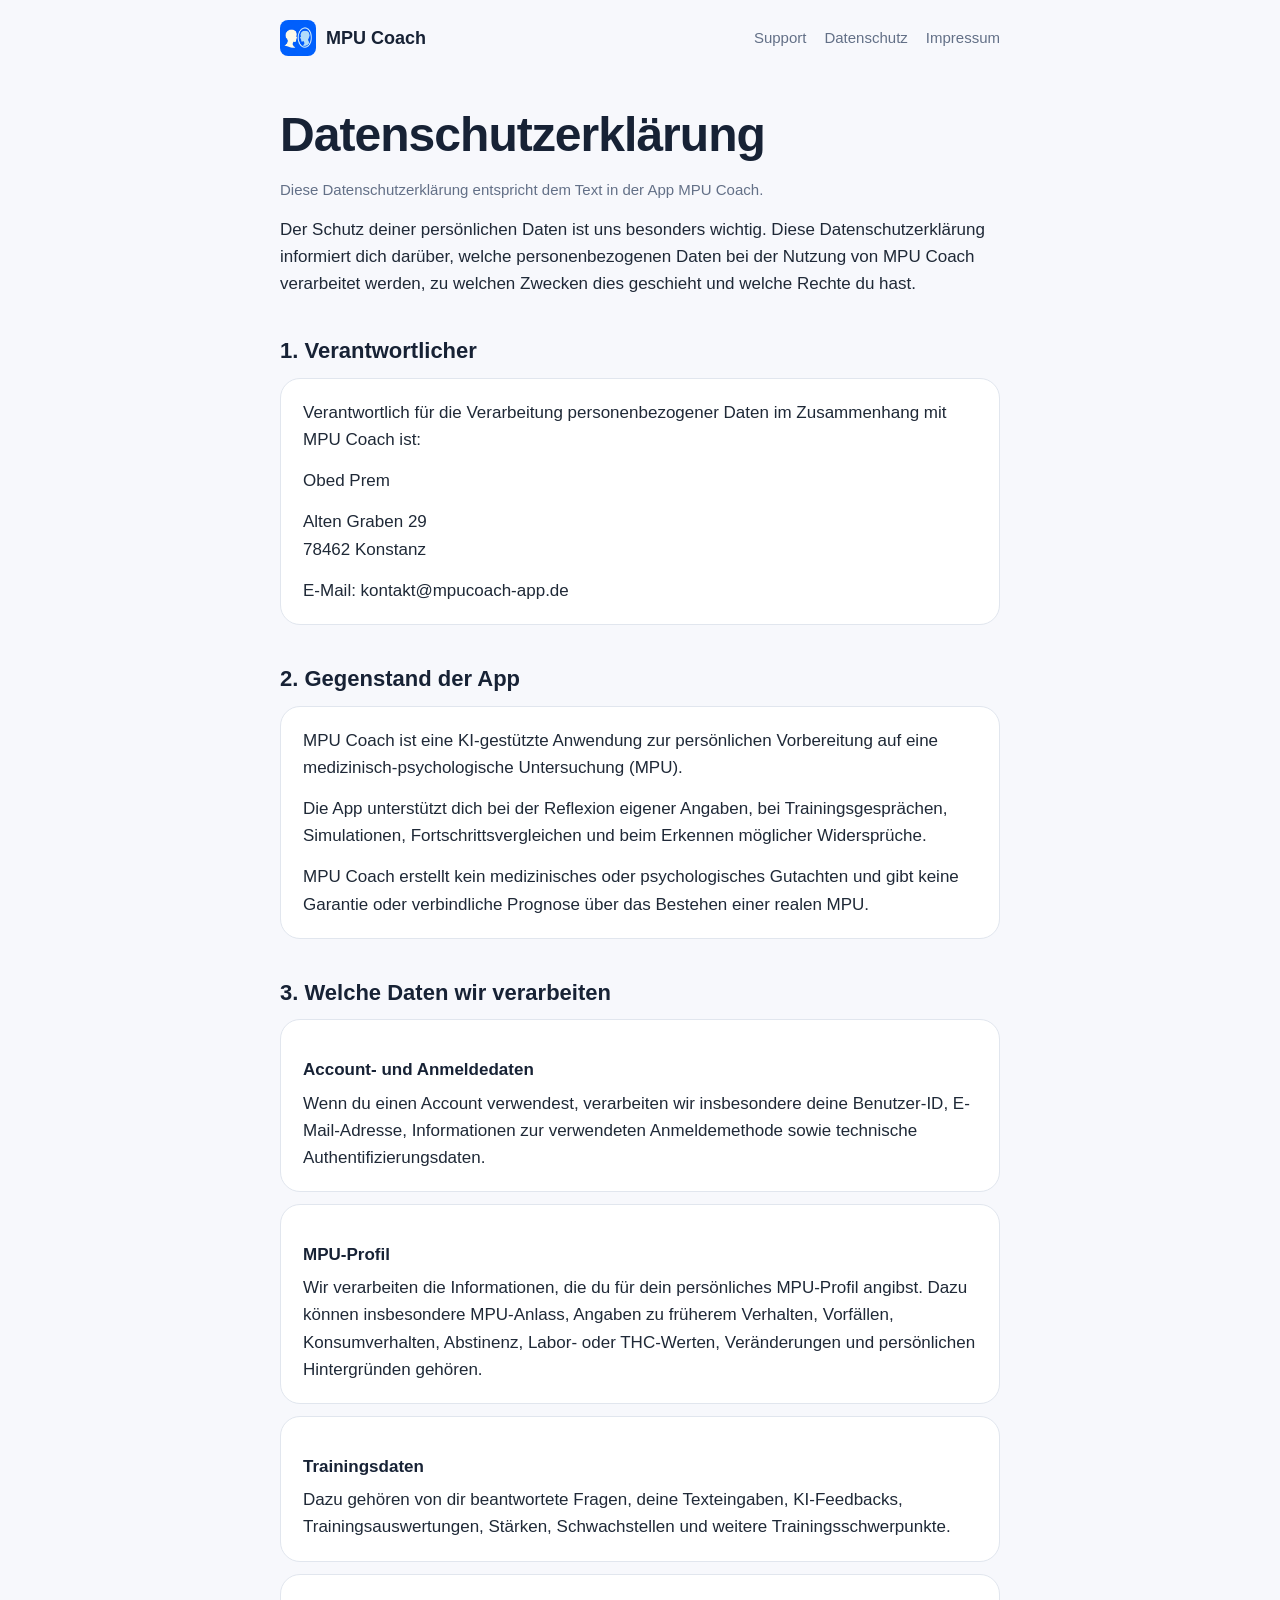
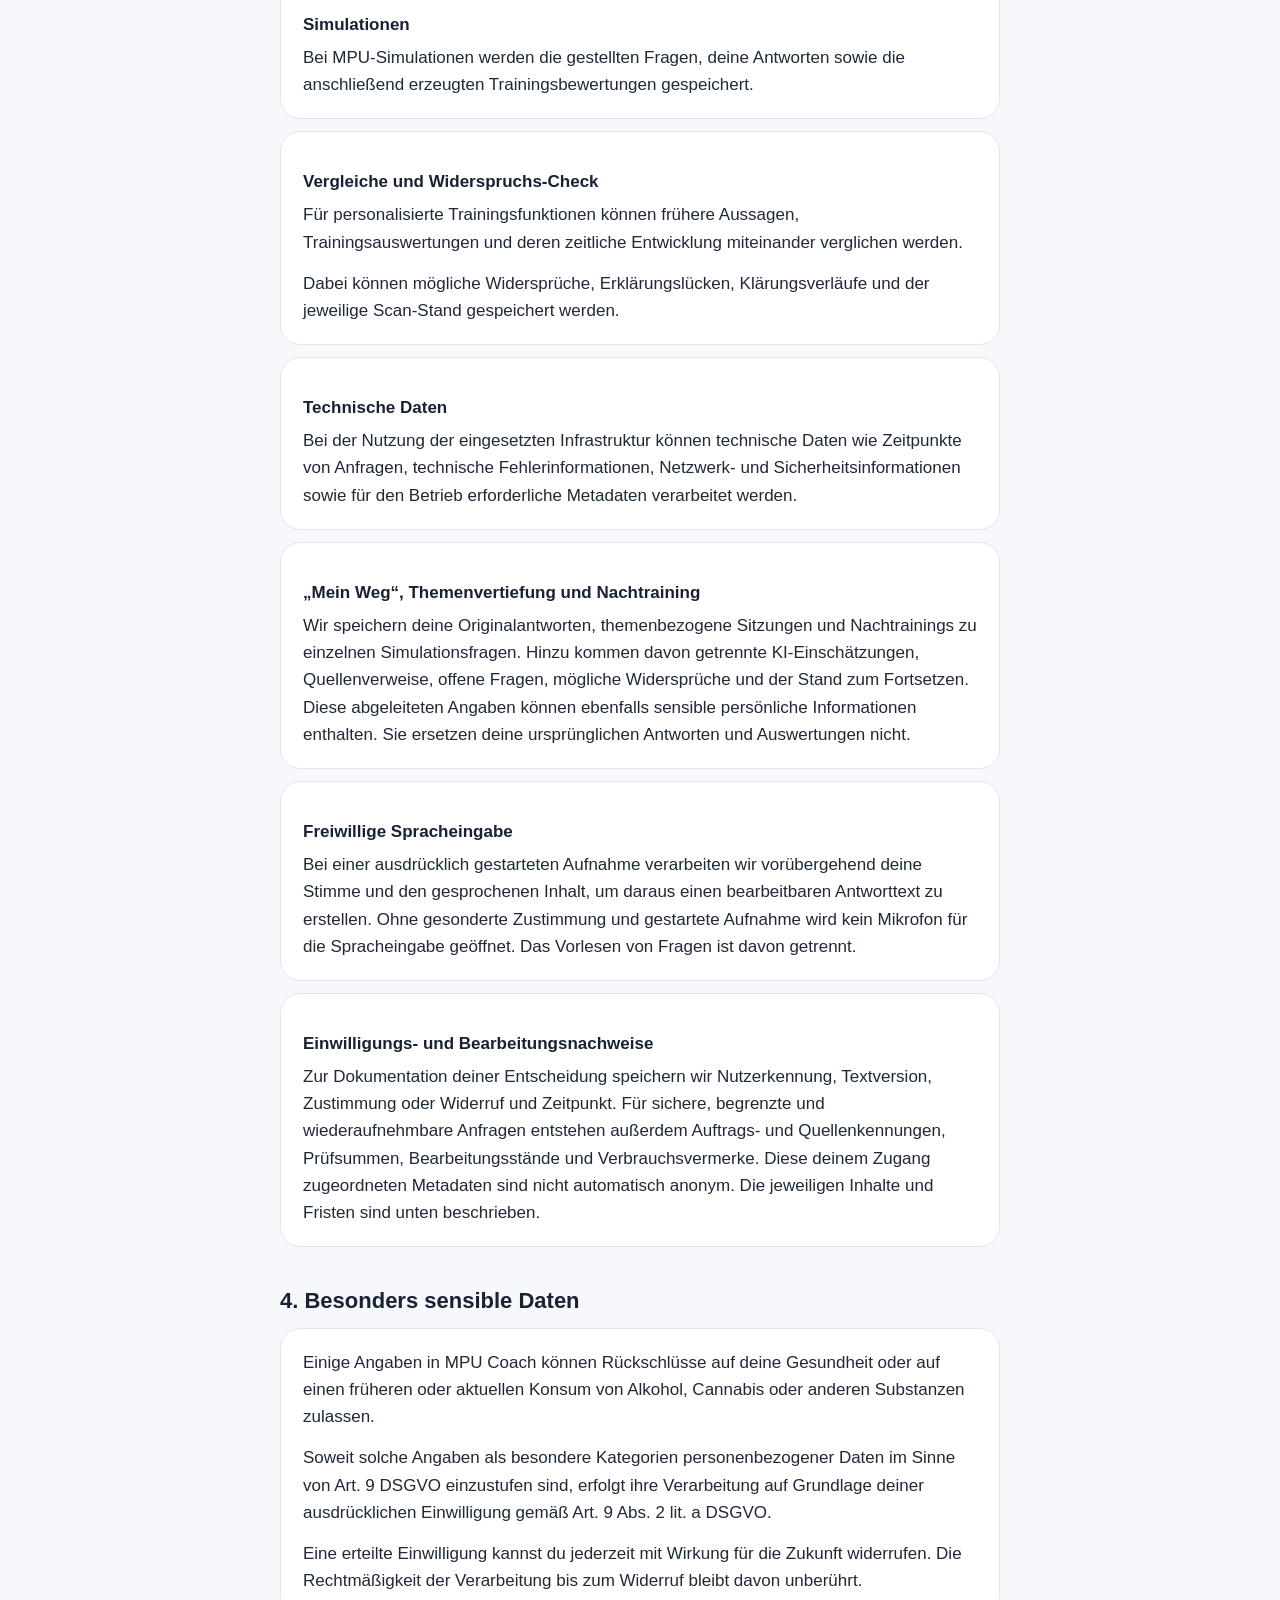
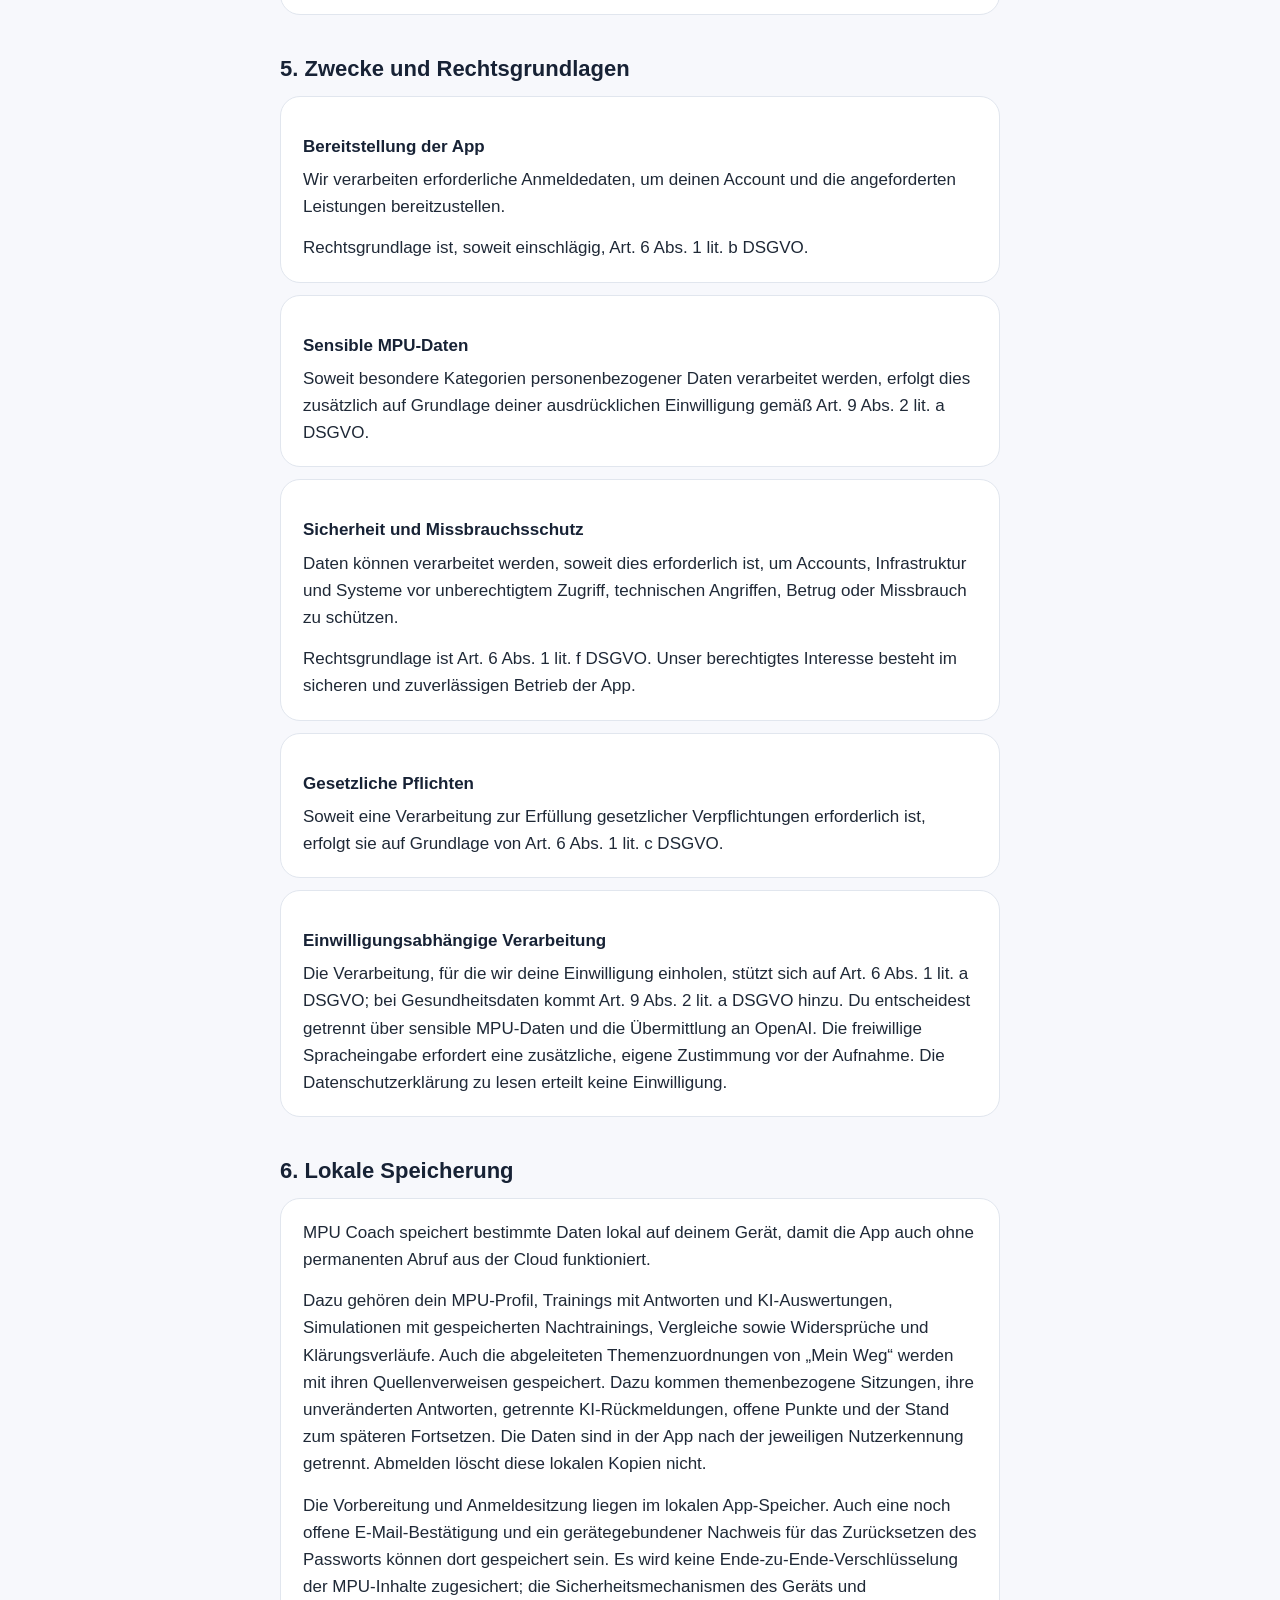
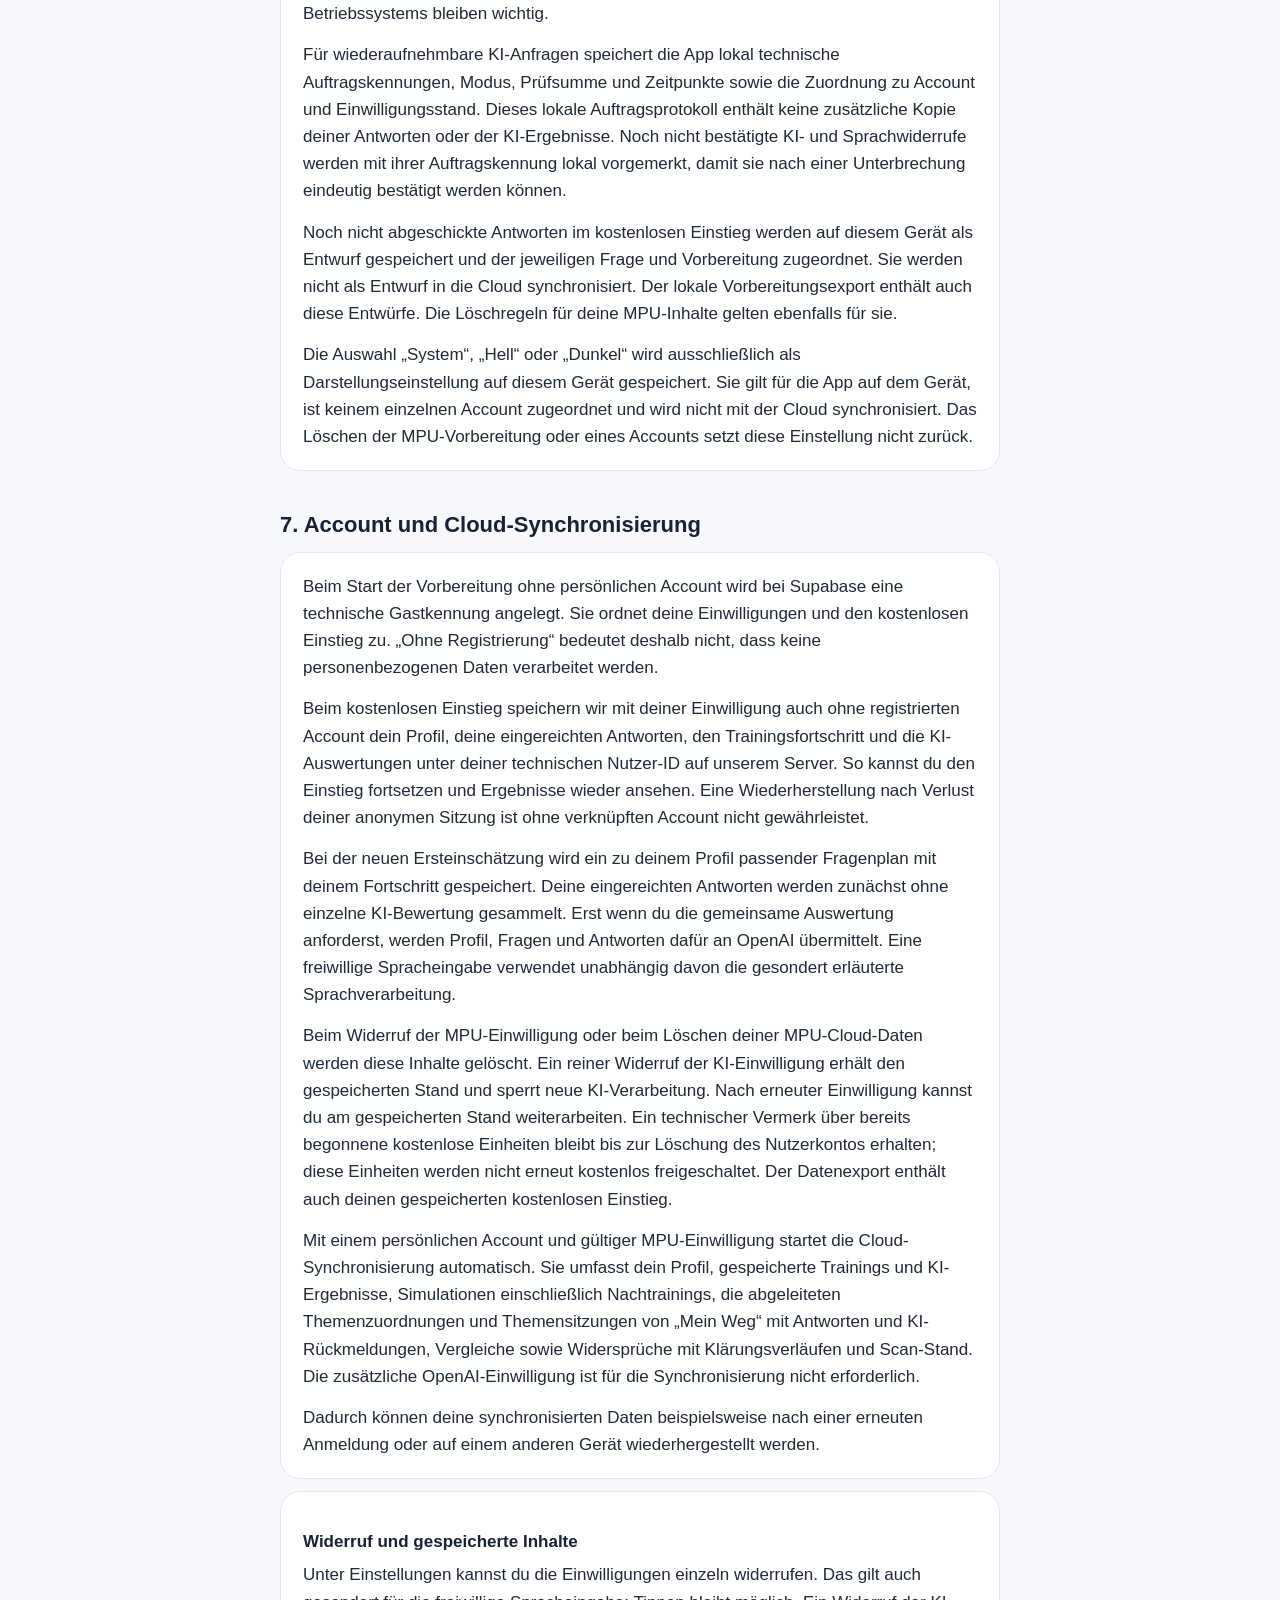
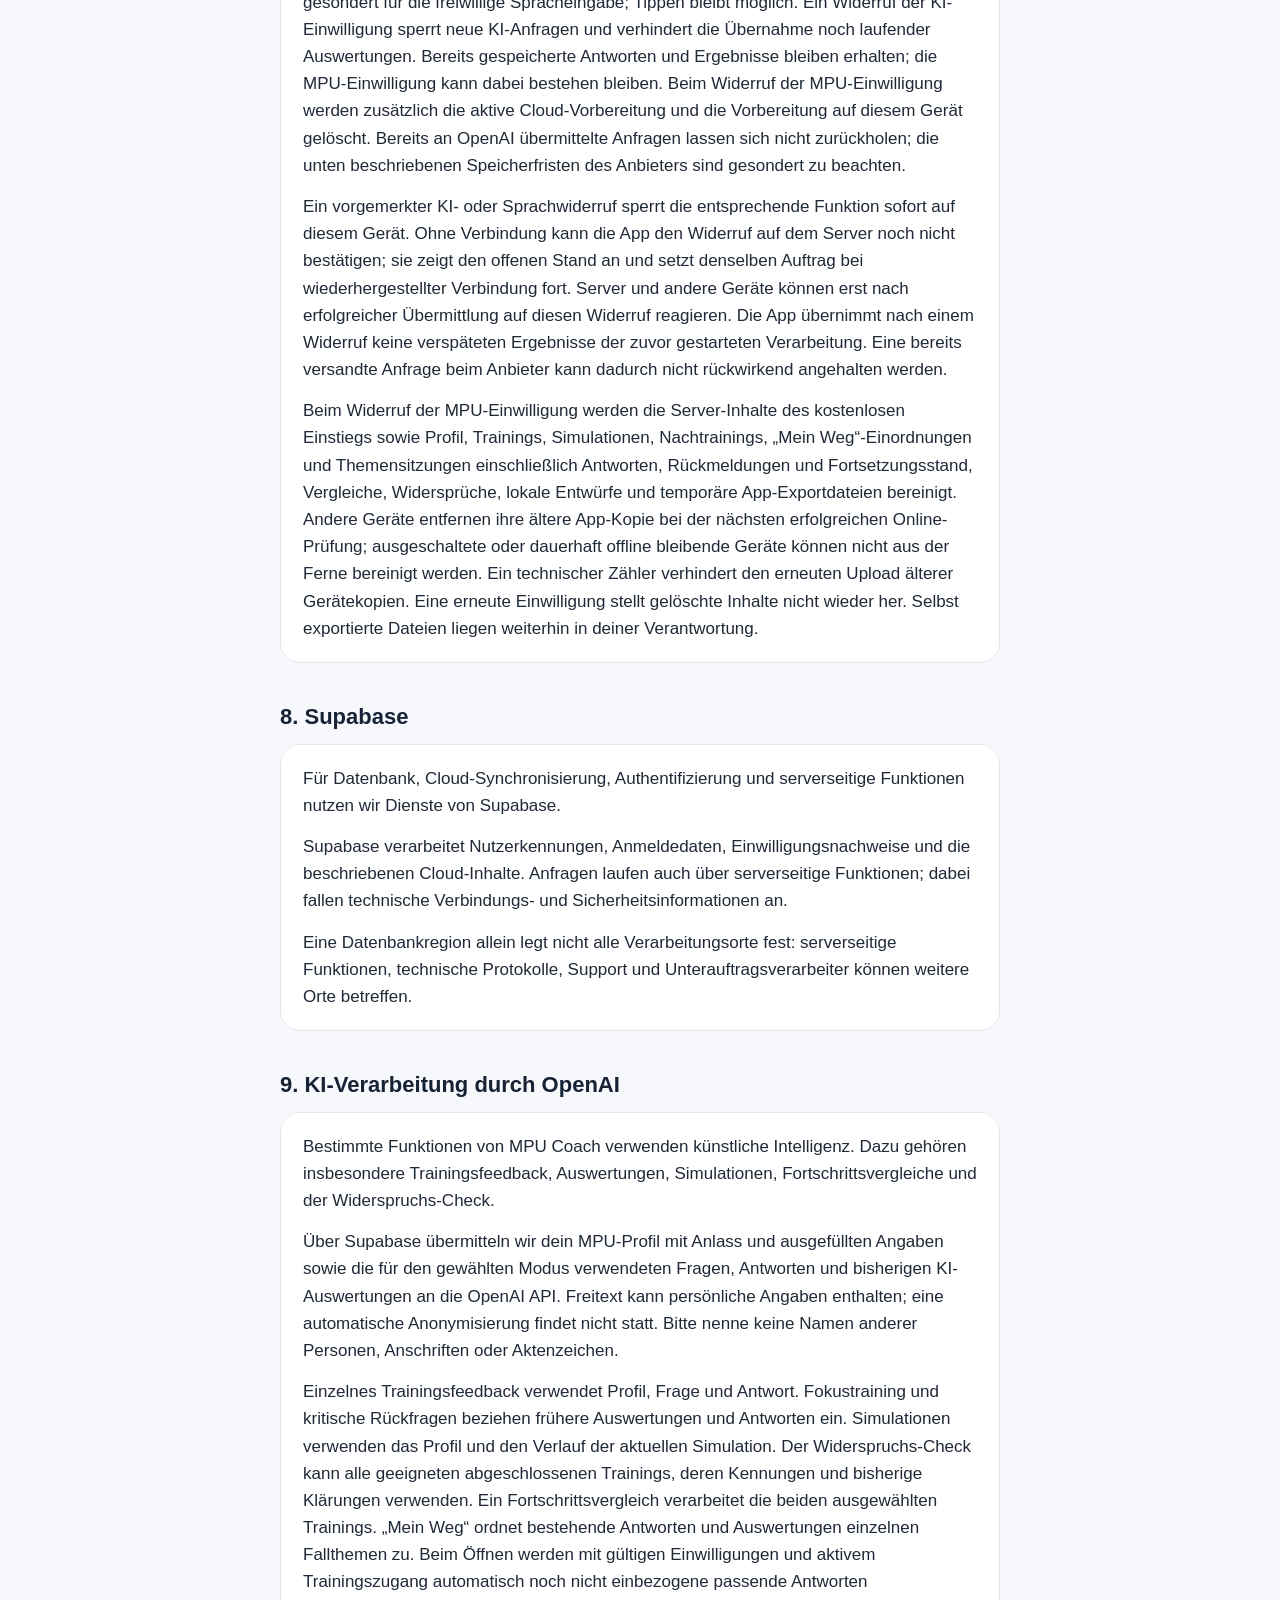
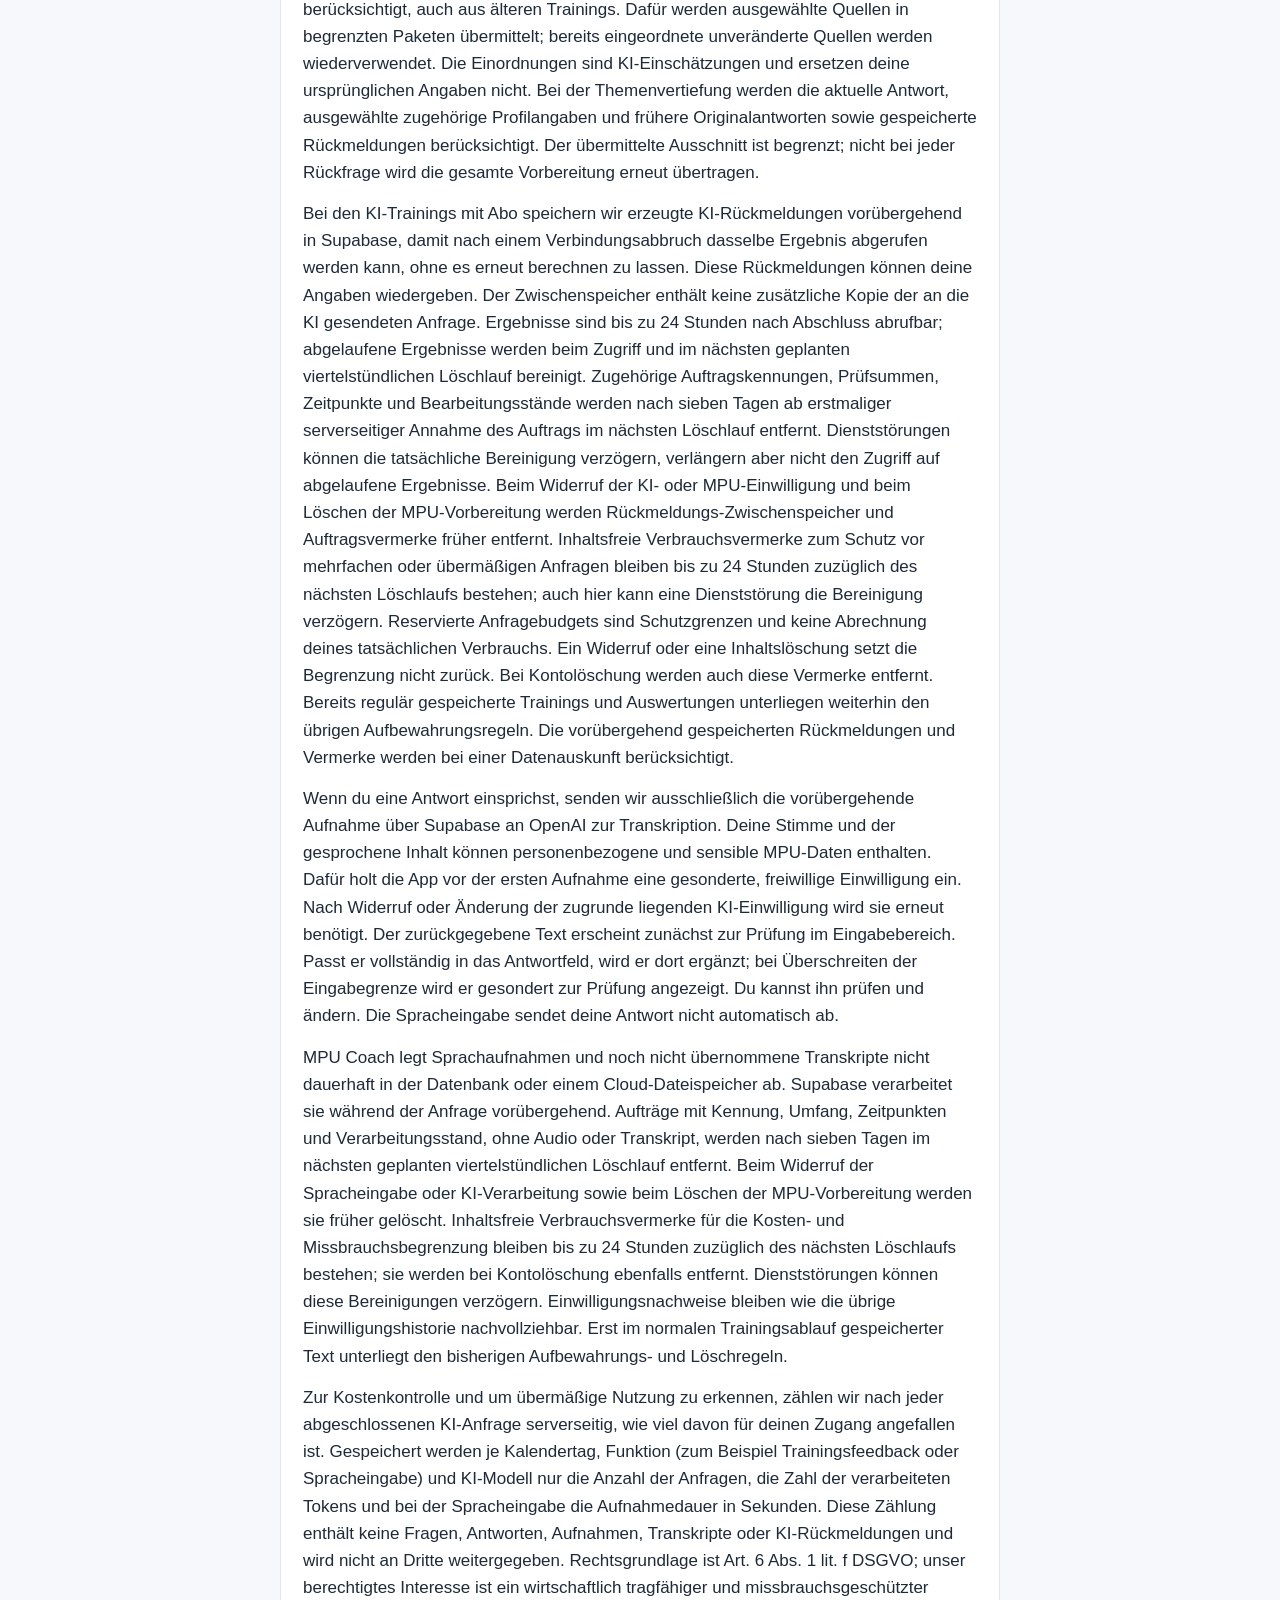
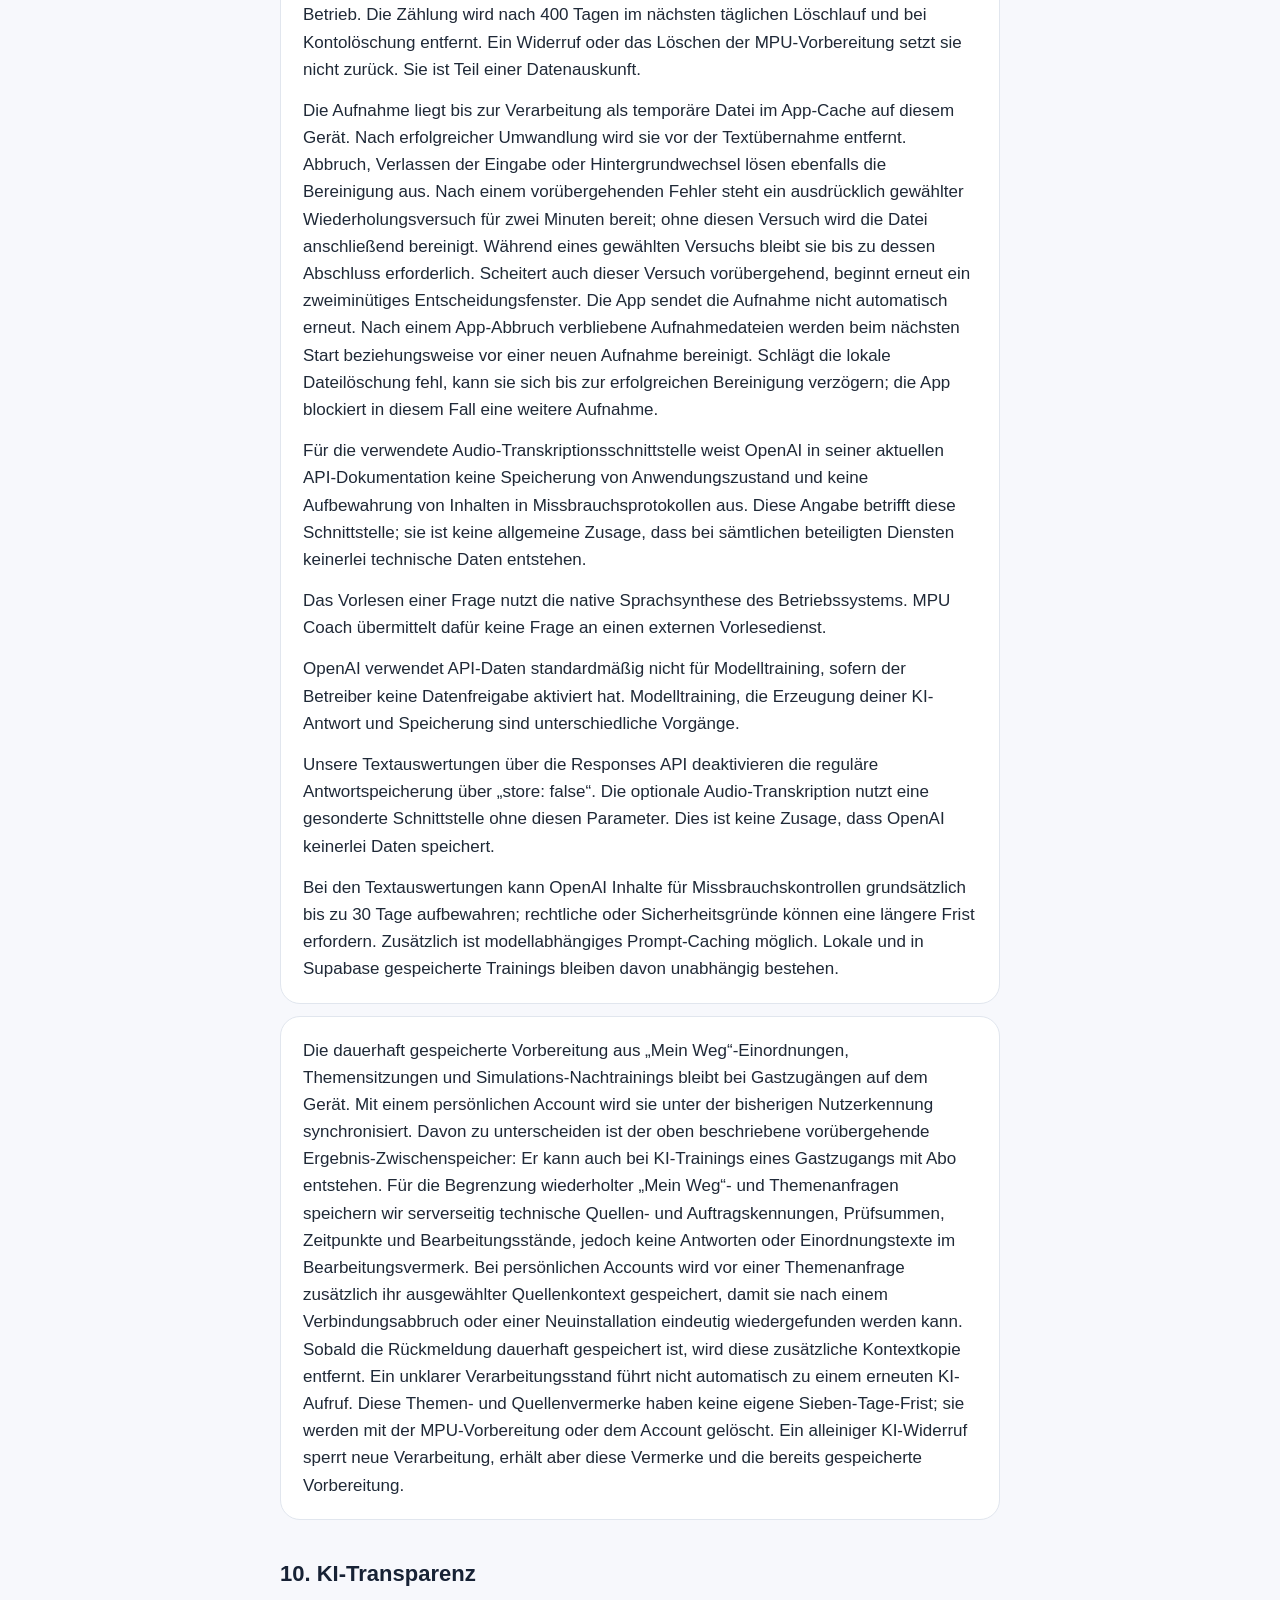
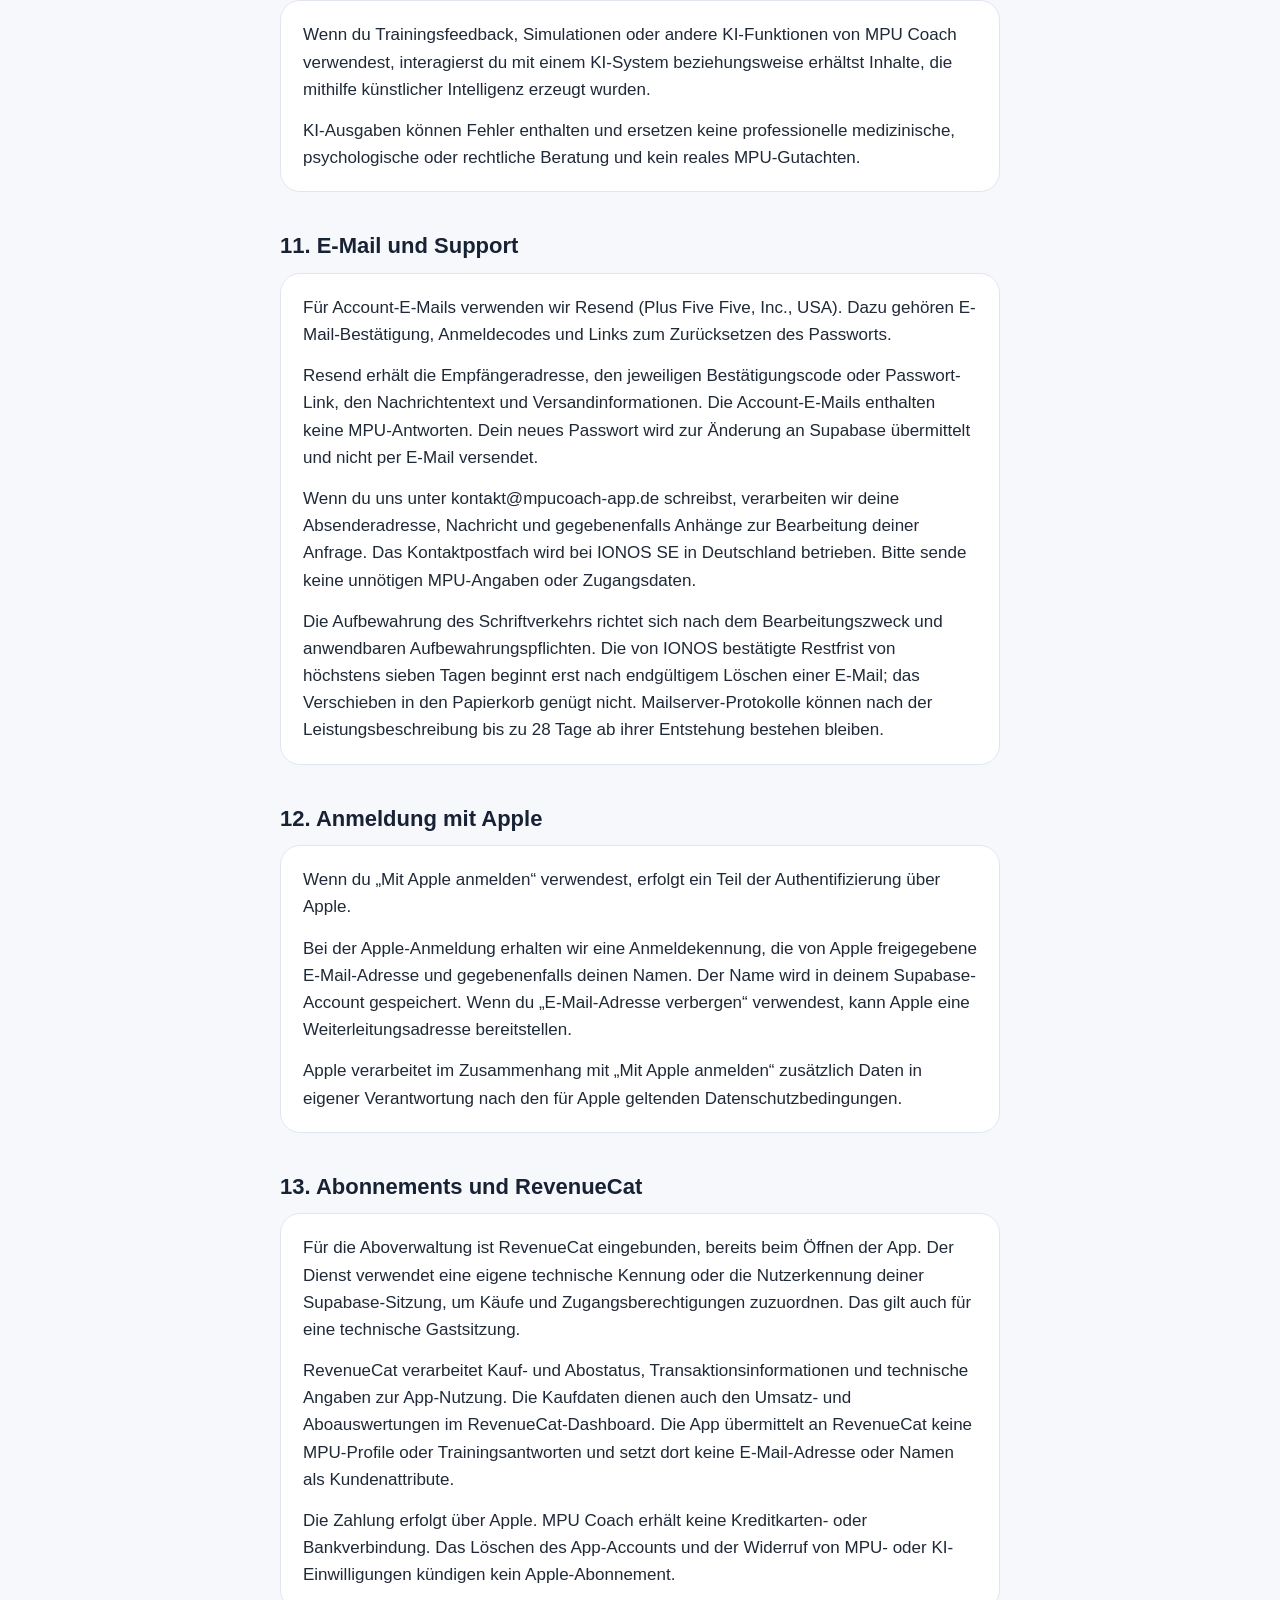
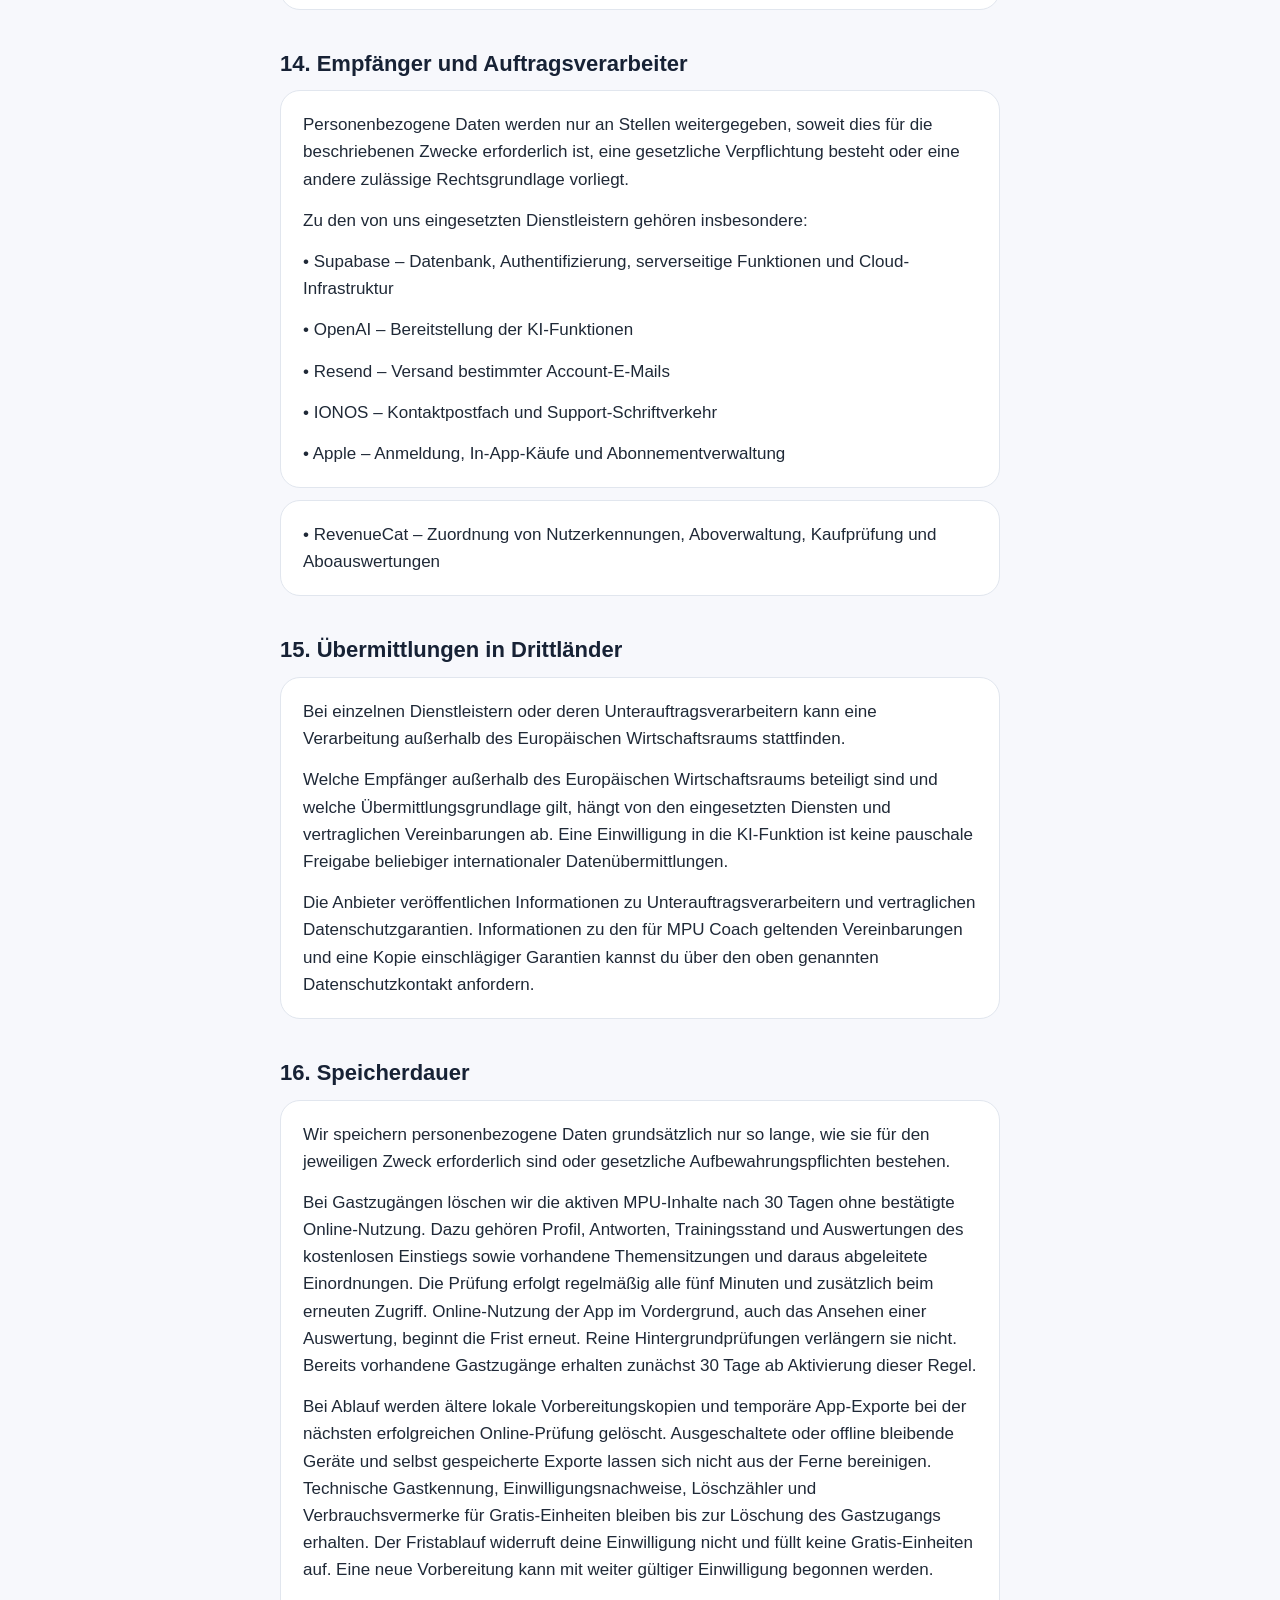
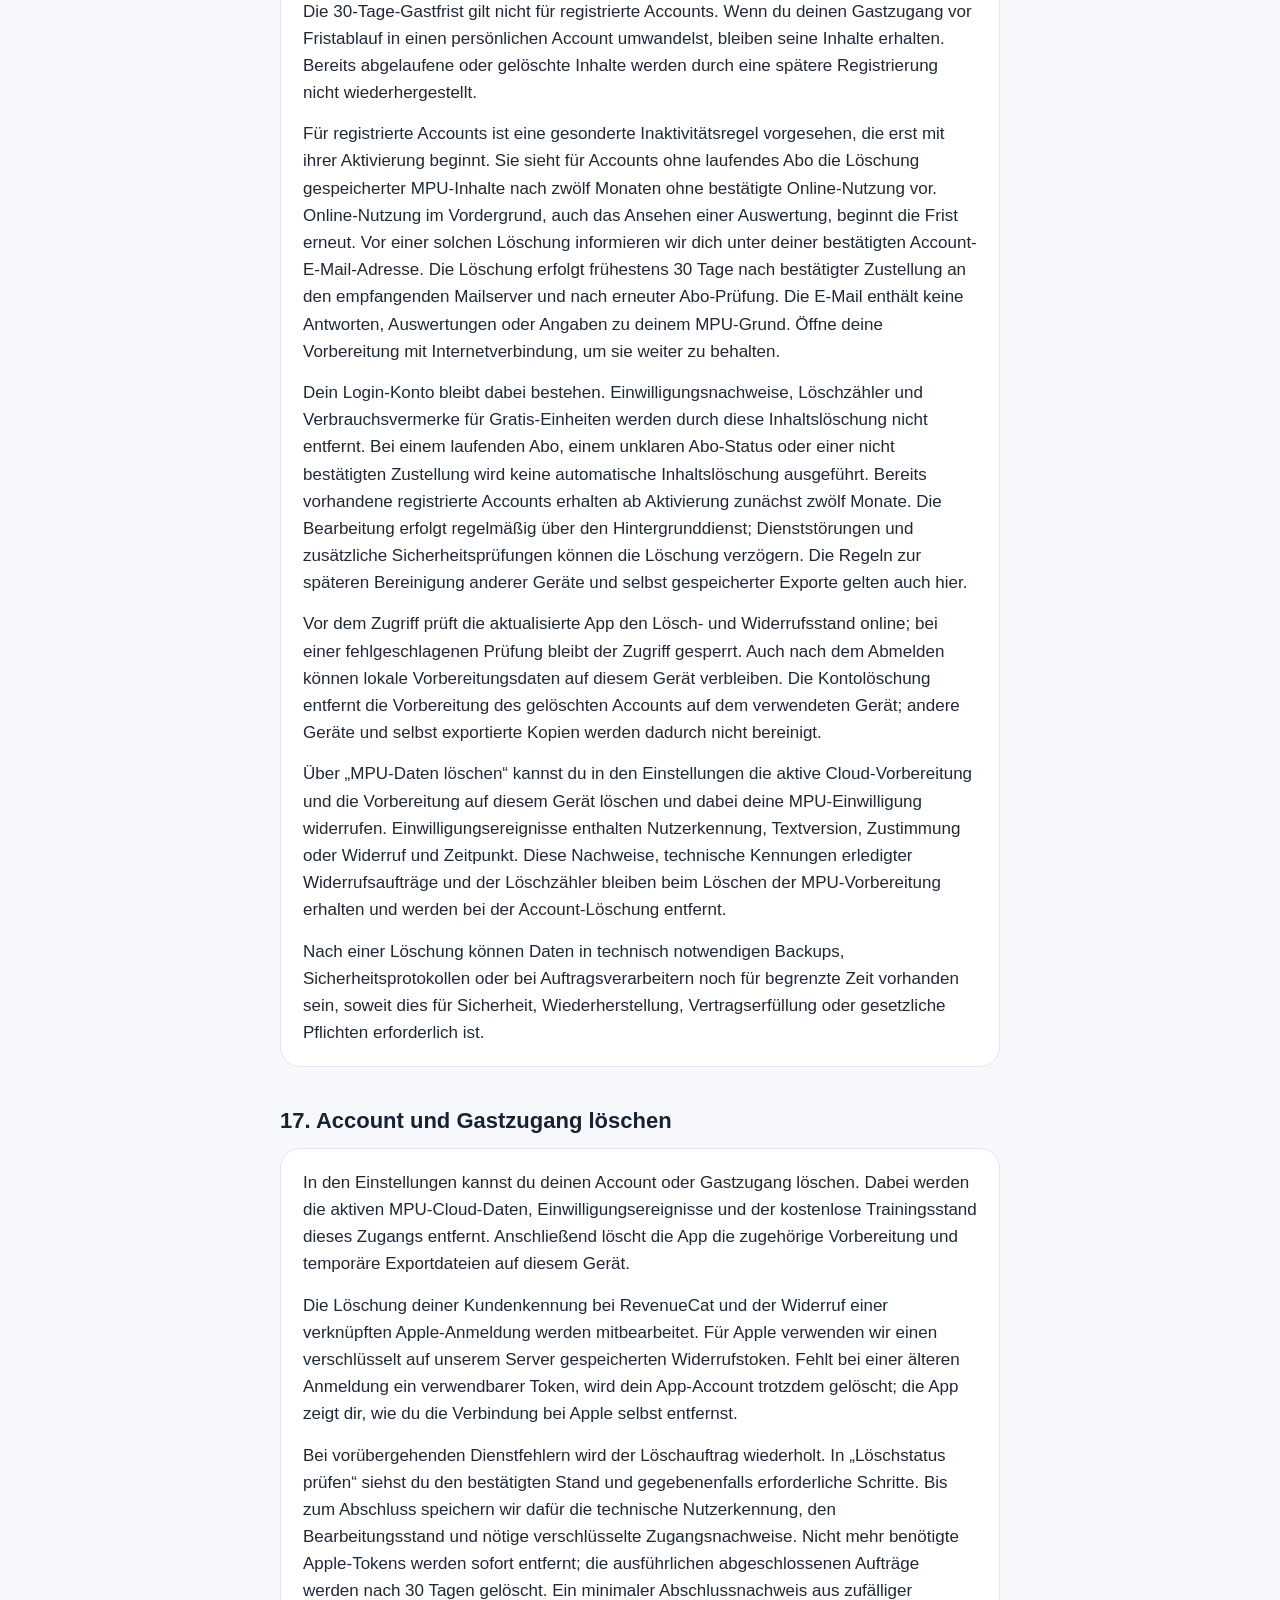
==== commit ce6bdbfd: "Update website" ====
--- a/datenschutz.html
+++ b/datenschutz.html
@@ -136,6 +136,7 @@
 <p>Bei den KI-Trainings mit Abo speichern wir erzeugte KI-Rückmeldungen vorübergehend in Supabase, damit nach einem Verbindungsabbruch dasselbe Ergebnis abgerufen werden kann, ohne es erneut berechnen zu lassen. Diese Rückmeldungen können deine Angaben wiedergeben. Der Zwischenspeicher enthält keine zusätzliche Kopie der an die KI gesendeten Anfrage. Ergebnisse sind bis zu 24 Stunden nach Abschluss abrufbar; abgelaufene Ergebnisse werden beim Zugriff und im nächsten geplanten viertelstündlichen Löschlauf bereinigt. Zugehörige Auftragskennungen, Prüfsummen, Zeitpunkte und Bearbeitungsstände werden nach sieben Tagen ab erstmaliger serverseitiger Annahme des Auftrags im nächsten Löschlauf entfernt. Dienststörungen können die tatsächliche Bereinigung verzögern, verlängern aber nicht den Zugriff auf abgelaufene Ergebnisse. Beim Widerruf der KI- oder MPU-Einwilligung und beim Löschen der MPU-Vorbereitung werden Rückmeldungs-Zwischenspeicher und Auftragsvermerke früher entfernt. Inhaltsfreie Verbrauchsvermerke zum Schutz vor mehrfachen oder übermäßigen Anfragen bleiben bis zu 24 Stunden zuzüglich des nächsten Löschlaufs bestehen; auch hier kann eine Dienststörung die Bereinigung verzögern. Reservierte Anfragebudgets sind Schutzgrenzen und keine Abrechnung deines tatsächlichen Verbrauchs. Ein Widerruf oder eine Inhaltslöschung setzt die Begrenzung nicht zurück. Bei Kontolöschung werden auch diese Vermerke entfernt. Bereits regulär gespeicherte Trainings und Auswertungen unterliegen weiterhin den übrigen Aufbewahrungsregeln. Die vorübergehend gespeicherten Rückmeldungen und Vermerke werden bei einer Datenauskunft berücksichtigt.</p>
 <p>Wenn du eine Antwort einsprichst, senden wir ausschließlich die vorübergehende Aufnahme über Supabase an OpenAI zur Transkription. Deine Stimme und der gesprochene Inhalt können personenbezogene und sensible MPU-Daten enthalten. Dafür holt die App vor der ersten Aufnahme eine gesonderte, freiwillige Einwilligung ein. Nach Widerruf oder Änderung der zugrunde liegenden KI-Einwilligung wird sie erneut benötigt. Der zurückgegebene Text erscheint zunächst zur Prüfung im Eingabebereich. Passt er vollständig in das Antwortfeld, wird er dort ergänzt; bei Überschreiten der Eingabegrenze wird er gesondert zur Prüfung angezeigt. Du kannst ihn prüfen und ändern. Die Spracheingabe sendet deine Antwort nicht automatisch ab.</p>
 <p>MPU Coach legt Sprachaufnahmen und noch nicht übernommene Transkripte nicht dauerhaft in der Datenbank oder einem Cloud-Dateispeicher ab. Supabase verarbeitet sie während der Anfrage vorübergehend. Aufträge mit Kennung, Umfang, Zeitpunkten und Verarbeitungsstand, ohne Audio oder Transkript, werden nach sieben Tagen im nächsten geplanten viertelstündlichen Löschlauf entfernt. Beim Widerruf der Spracheingabe oder KI-Verarbeitung sowie beim Löschen der MPU-Vorbereitung werden sie früher gelöscht. Inhaltsfreie Verbrauchsvermerke für die Kosten- und Missbrauchsbegrenzung bleiben bis zu 24 Stunden zuzüglich des nächsten Löschlaufs bestehen; sie werden bei Kontolöschung ebenfalls entfernt. Dienststörungen können diese Bereinigungen verzögern. Einwilligungsnachweise bleiben wie die übrige Einwilligungshistorie nachvollziehbar. Erst im normalen Trainingsablauf gespeicherter Text unterliegt den bisherigen Aufbewahrungs- und Löschregeln.</p>
+<p>Zur Kostenkontrolle und um übermäßige Nutzung zu erkennen, zählen wir nach jeder abgeschlossenen KI-Anfrage serverseitig, wie viel davon für deinen Zugang angefallen ist. Gespeichert werden je Kalendertag, Funktion (zum Beispiel Trainingsfeedback oder Spracheingabe) und KI-Modell nur die Anzahl der Anfragen, die Zahl der verarbeiteten Tokens und bei der Spracheingabe die Aufnahmedauer in Sekunden. Diese Zählung enthält keine Fragen, Antworten, Aufnahmen, Transkripte oder KI-Rückmeldungen und wird nicht an Dritte weitergegeben. Rechtsgrundlage ist Art. 6 Abs. 1 lit. f DSGVO; unser berechtigtes Interesse ist ein wirtschaftlich tragfähiger und missbrauchsgeschützter Betrieb. Die Zählung wird nach 400 Tagen im nächsten täglichen Löschlauf und bei Kontolöschung entfernt. Ein Widerruf oder das Löschen der MPU-Vorbereitung setzt sie nicht zurück. Sie ist Teil einer Datenauskunft.</p>
 <p>Die Aufnahme liegt bis zur Verarbeitung als temporäre Datei im App-Cache auf diesem Gerät. Nach erfolgreicher Umwandlung wird sie vor der Textübernahme entfernt. Abbruch, Verlassen der Eingabe oder Hintergrundwechsel lösen ebenfalls die Bereinigung aus. Nach einem vorübergehenden Fehler steht ein ausdrücklich gewählter Wiederholungsversuch für zwei Minuten bereit; ohne diesen Versuch wird die Datei anschließend bereinigt. Während eines gewählten Versuchs bleibt sie bis zu dessen Abschluss erforderlich. Scheitert auch dieser Versuch vorübergehend, beginnt erneut ein zweiminütiges Entscheidungsfenster. Die App sendet die Aufnahme nicht automatisch erneut. Nach einem App-Abbruch verbliebene Aufnahmedateien werden beim nächsten Start beziehungsweise vor einer neuen Aufnahme bereinigt. Schlägt die lokale Dateilöschung fehl, kann sie sich bis zur erfolgreichen Bereinigung verzögern; die App blockiert in diesem Fall eine weitere Aufnahme.</p>
 <p>Für die verwendete Audio-Transkriptionsschnittstelle weist OpenAI in seiner aktuellen API-Dokumentation keine Speicherung von Anwendungszustand und keine Aufbewahrung von Inhalten in Missbrauchsprotokollen aus. Diese Angabe betrifft diese Schnittstelle; sie ist keine allgemeine Zusage, dass bei sämtlichen beteiligten Diensten keinerlei technische Daten entstehen.</p>
 <p>Das Vorlesen einer Frage nutzt die native Sprachsynthese des Betriebssystems. MPU Coach übermittelt dafür keine Frage an einen externen Vorlesedienst.</p>
@@ -262,7 +263,7 @@
 <p>Die jeweils aktuelle Fassung ist innerhalb der App abrufbar.</p>
 <p>Das Aktualisieren dieser Erklärung erteilt keine neue Einwilligung und ändert keine bereits dokumentierte Entscheidung. Ist für eine geänderte Verarbeitung eine neue Einwilligung erforderlich, zeigt die App den maßgeblichen Einwilligungstext und fragt dich erneut ausdrücklich.</p>
 </section>
-<p>Stand: 7. Oktober 2026</p>
+<p>Stand: 13. Oktober 2026</p>
 
 </main>
 <footer><div class="wrap">
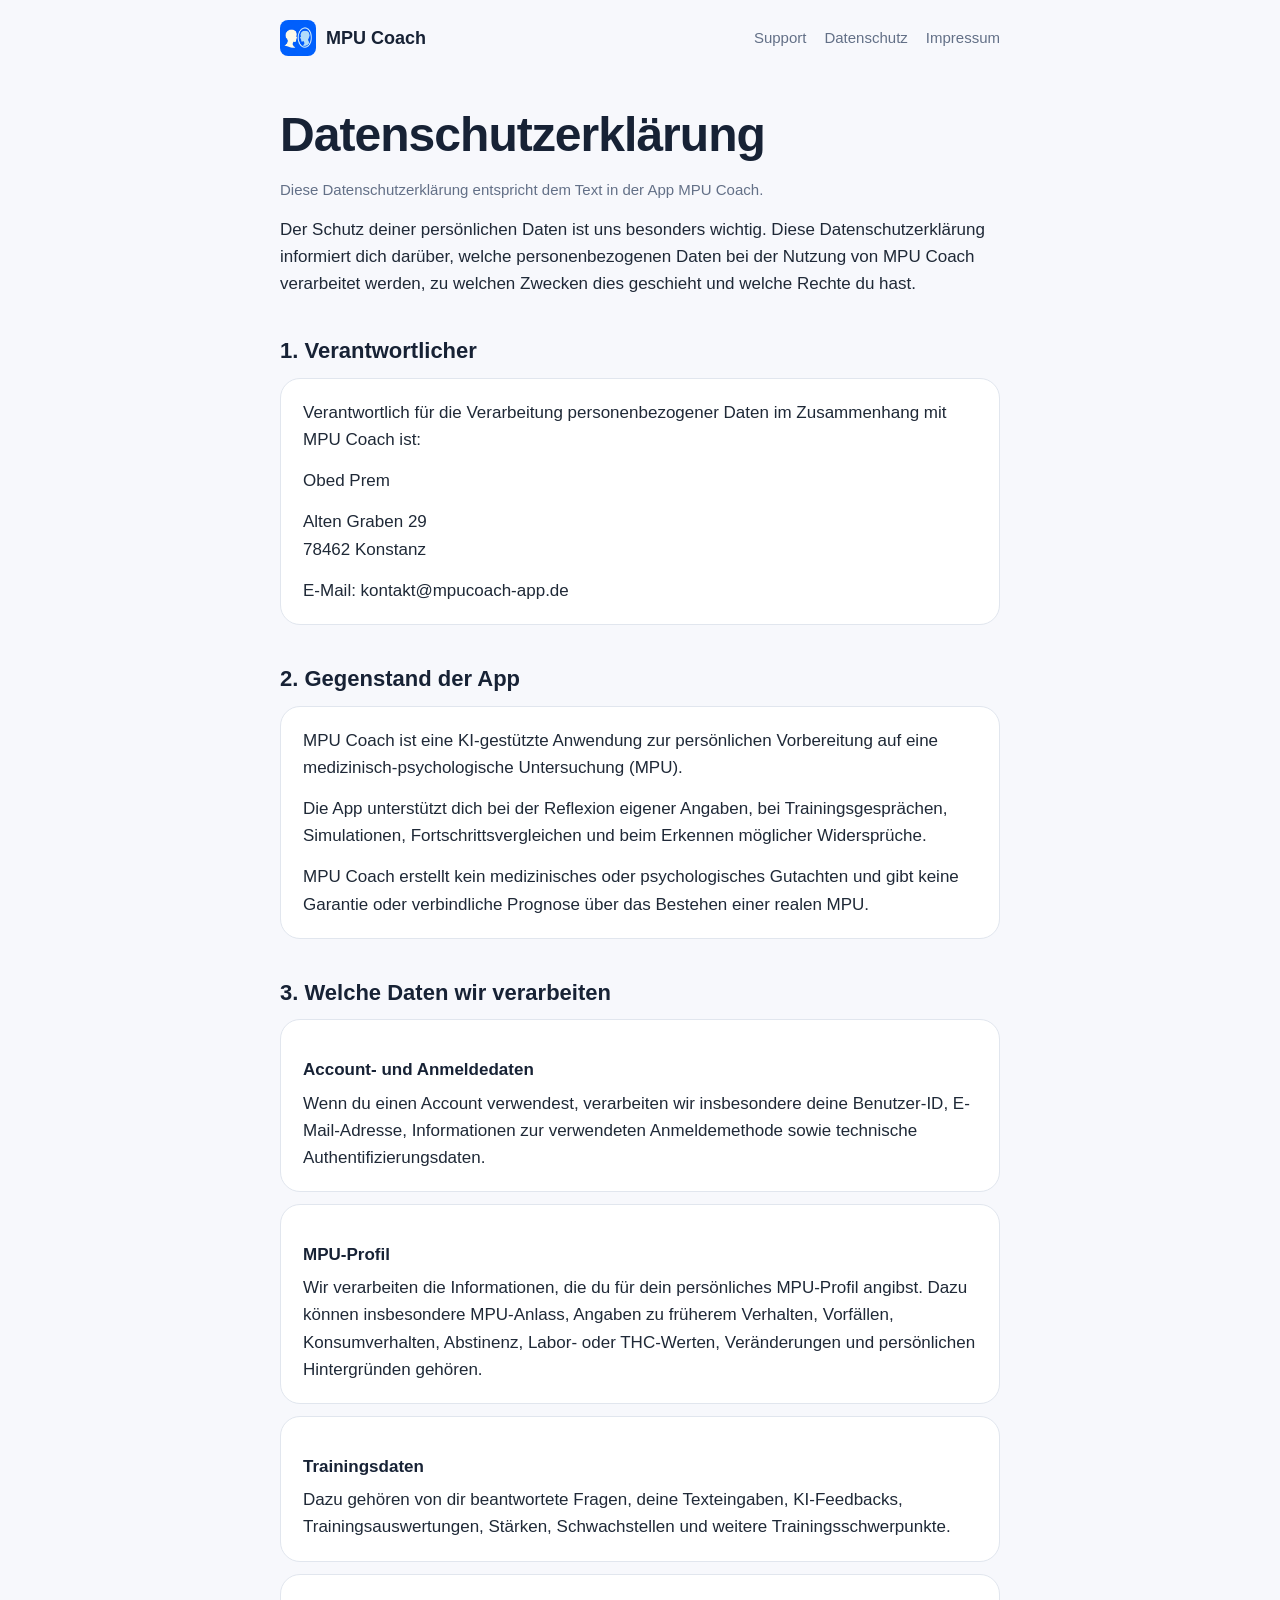
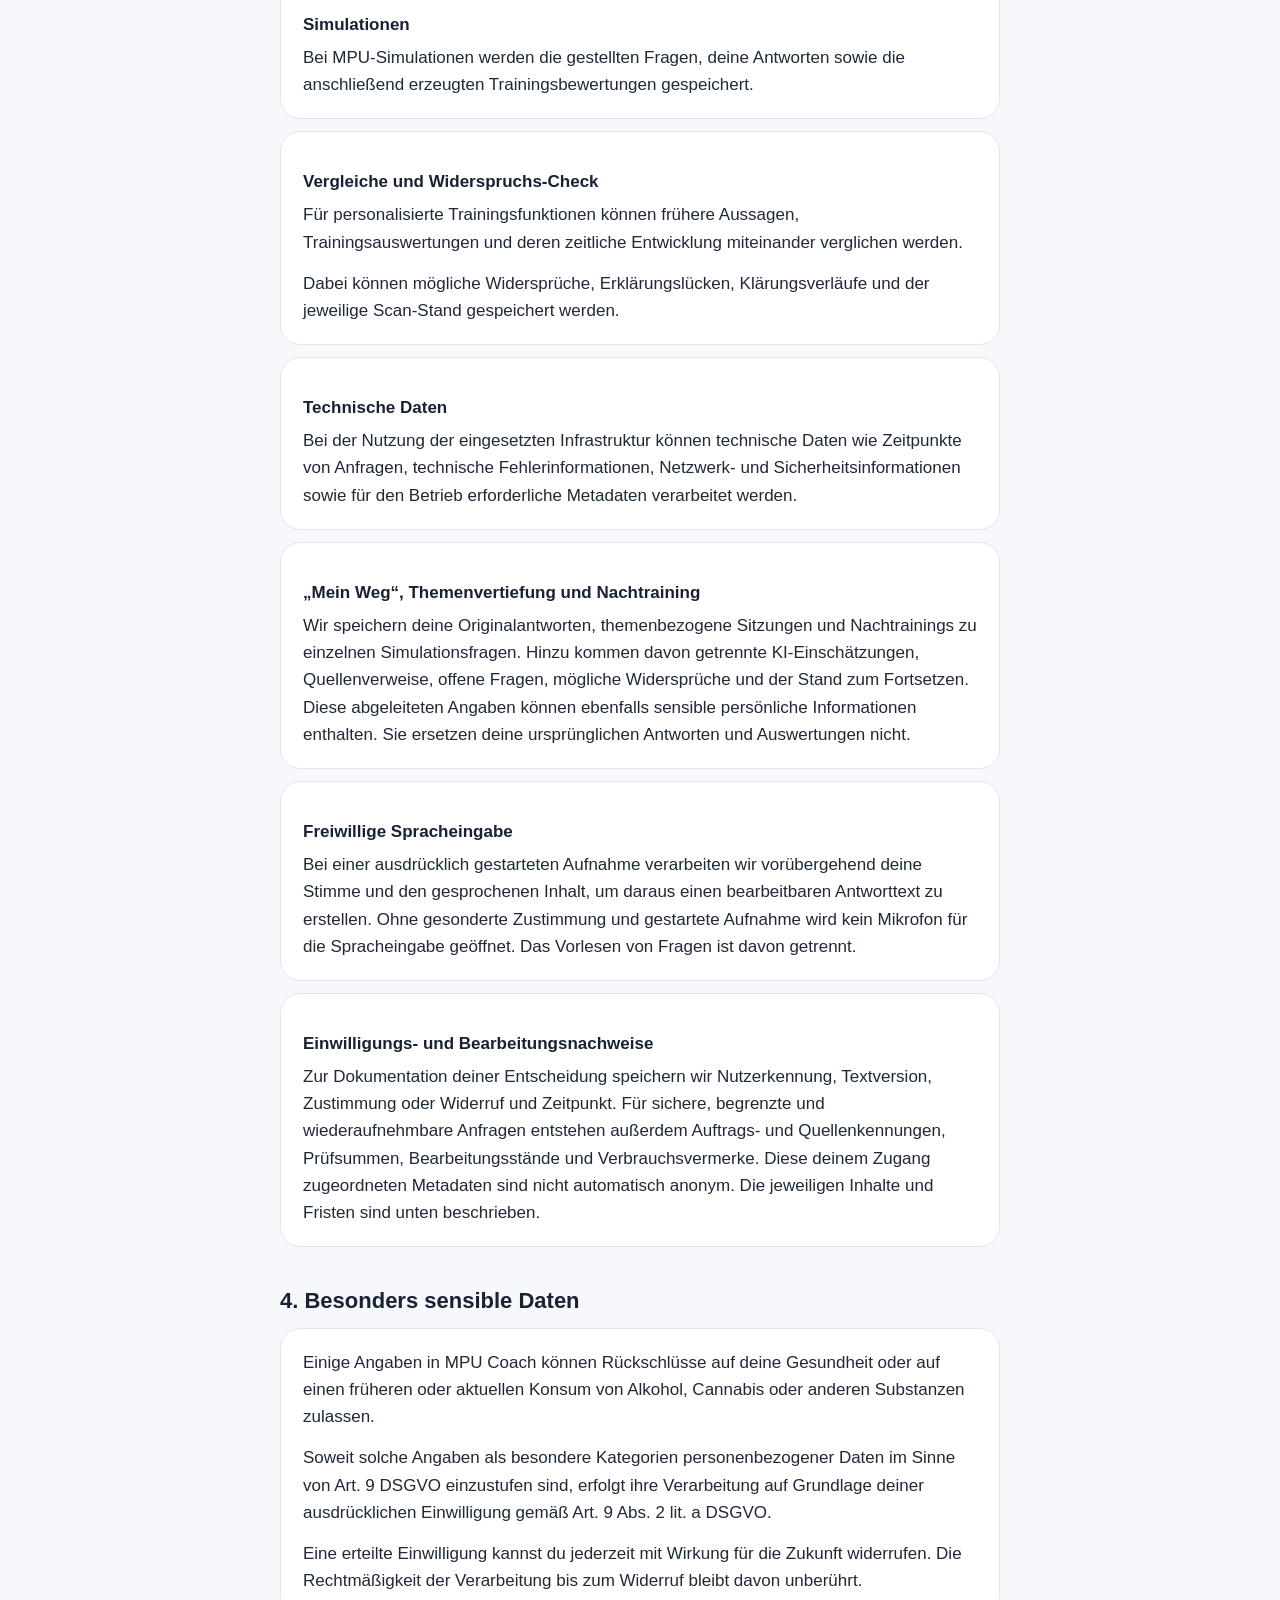
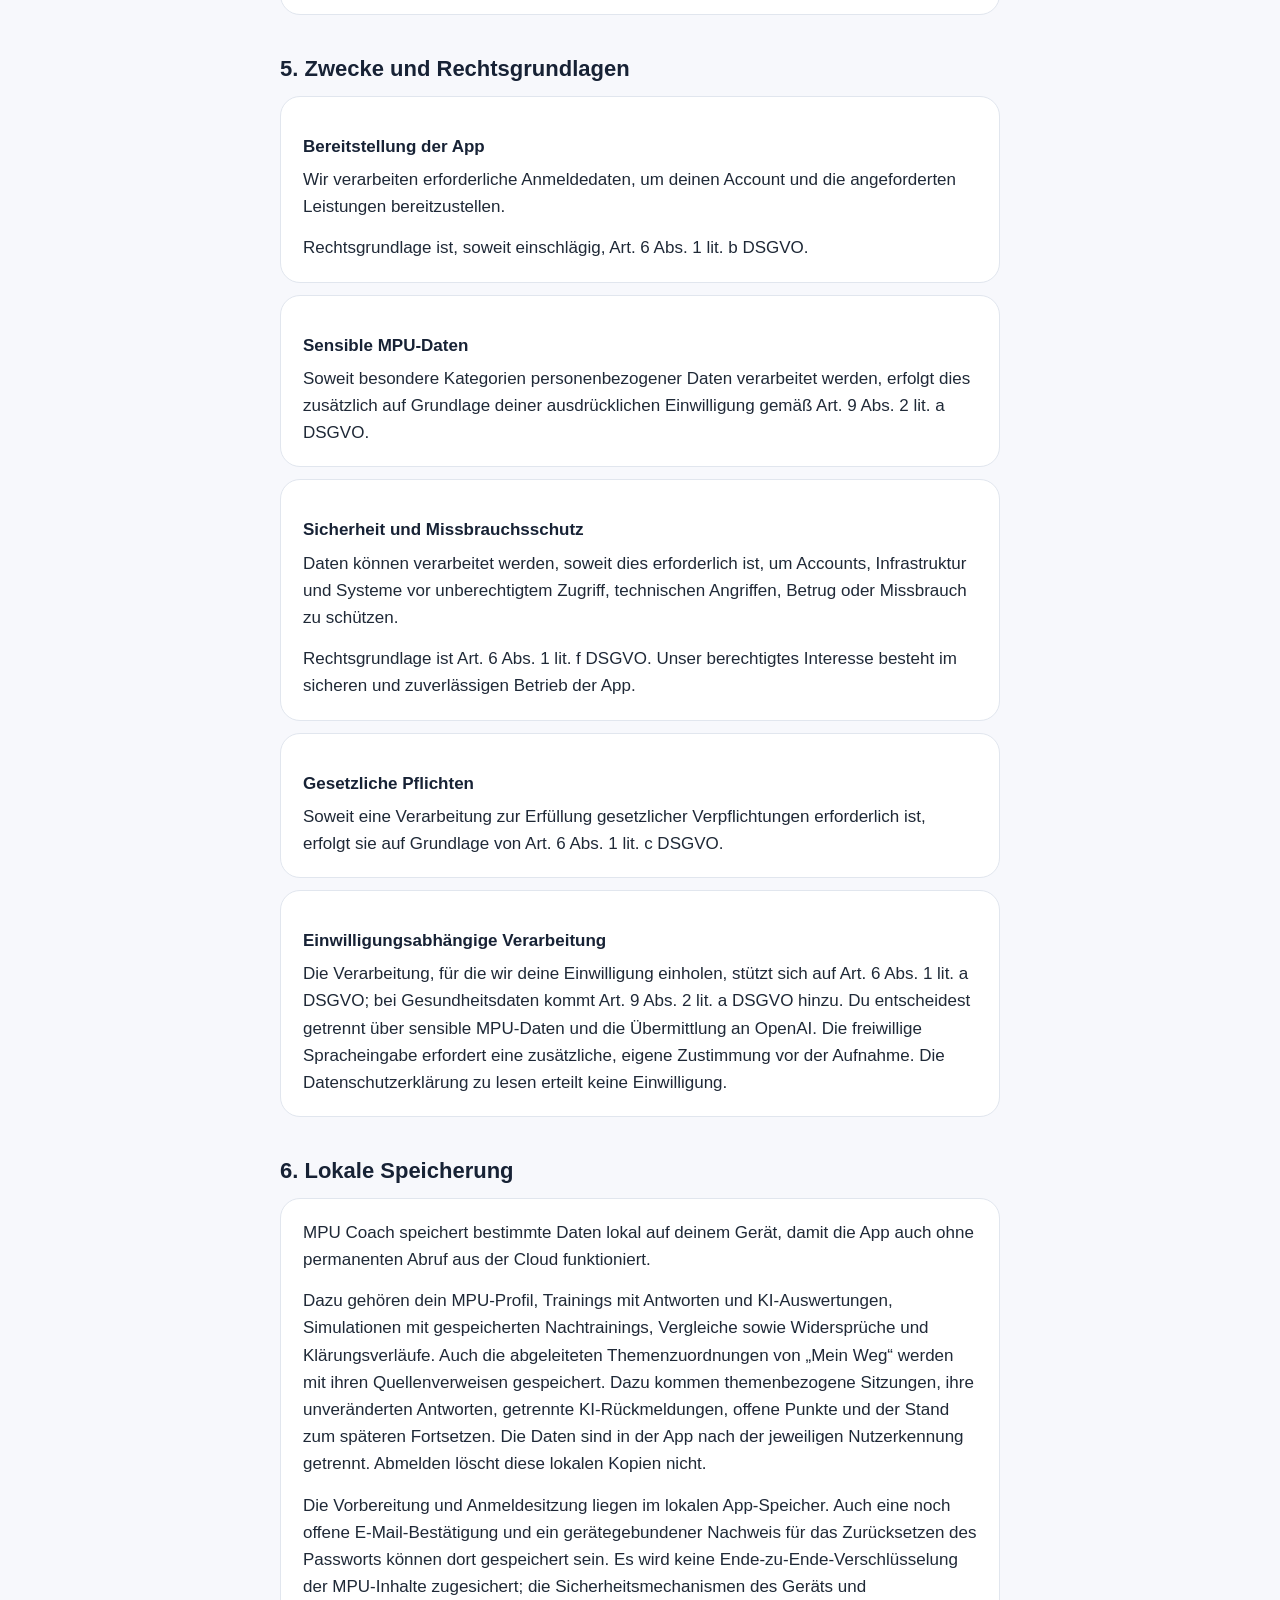
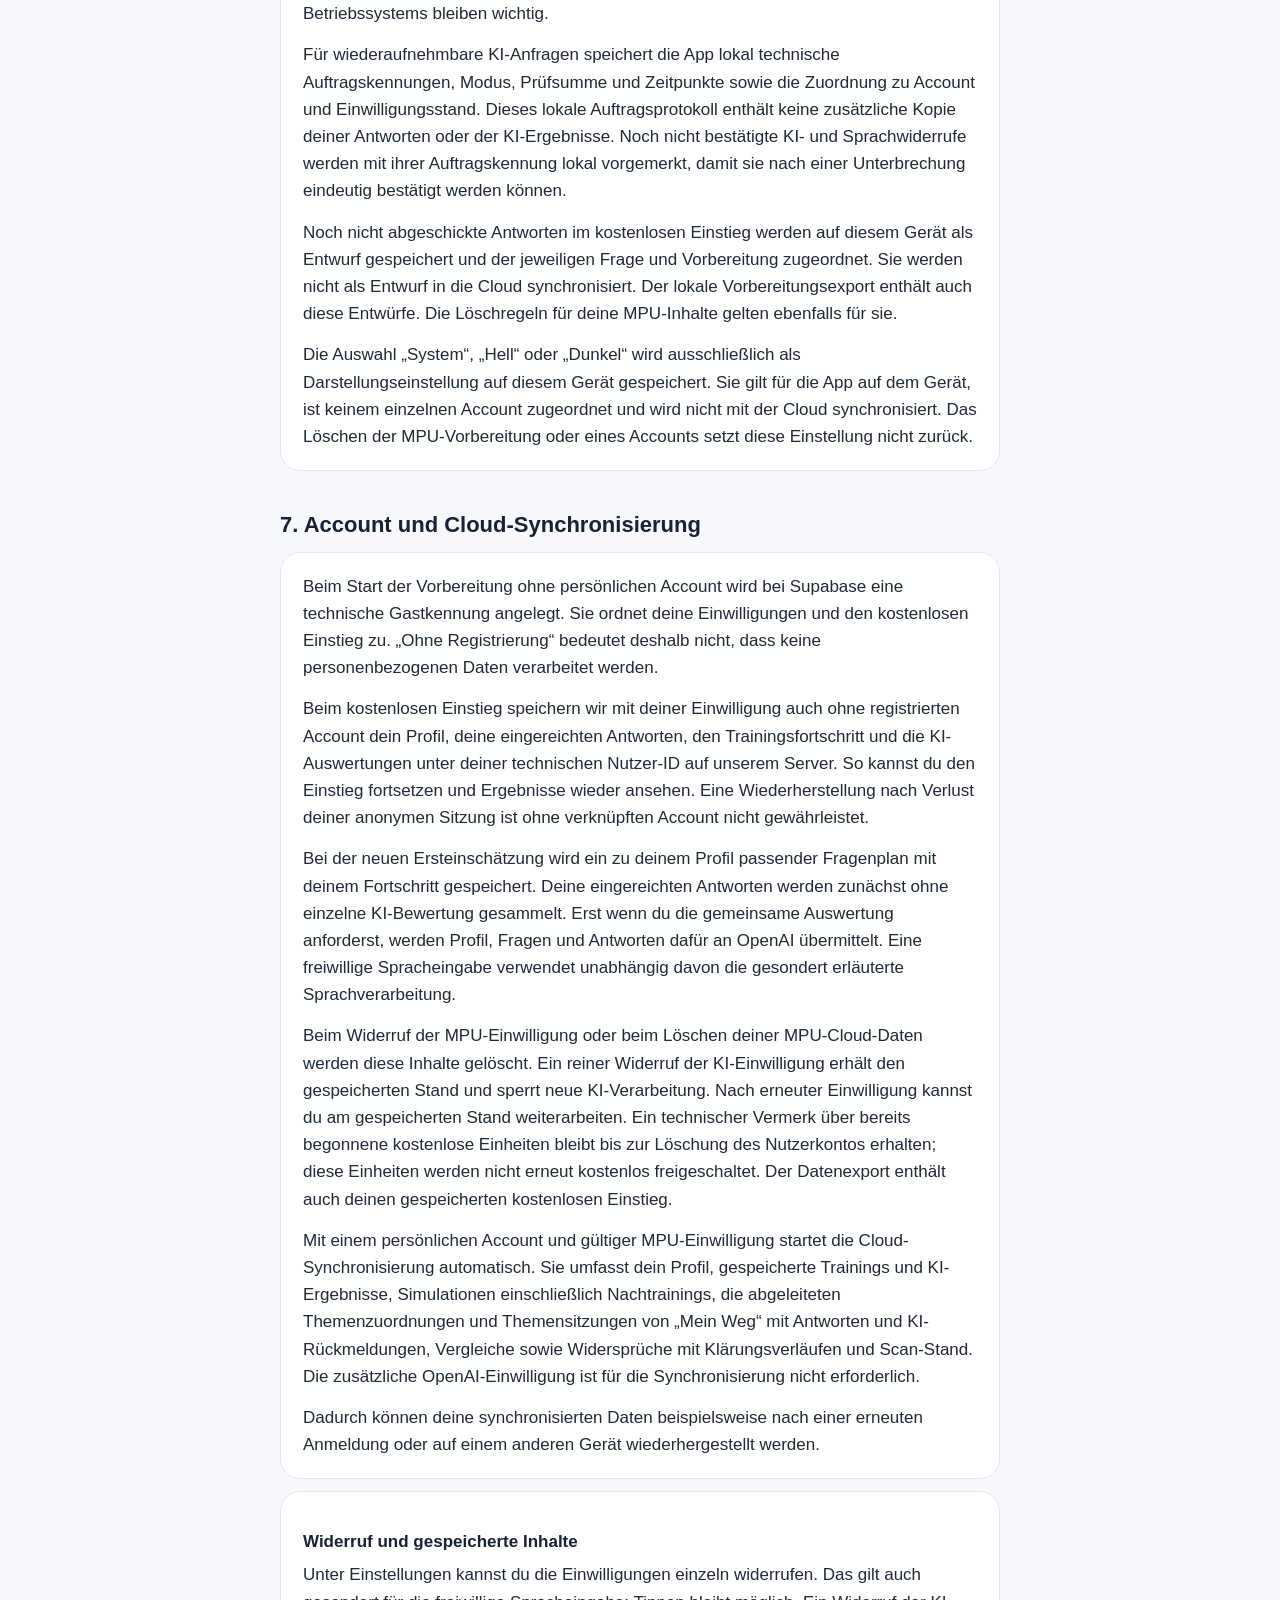
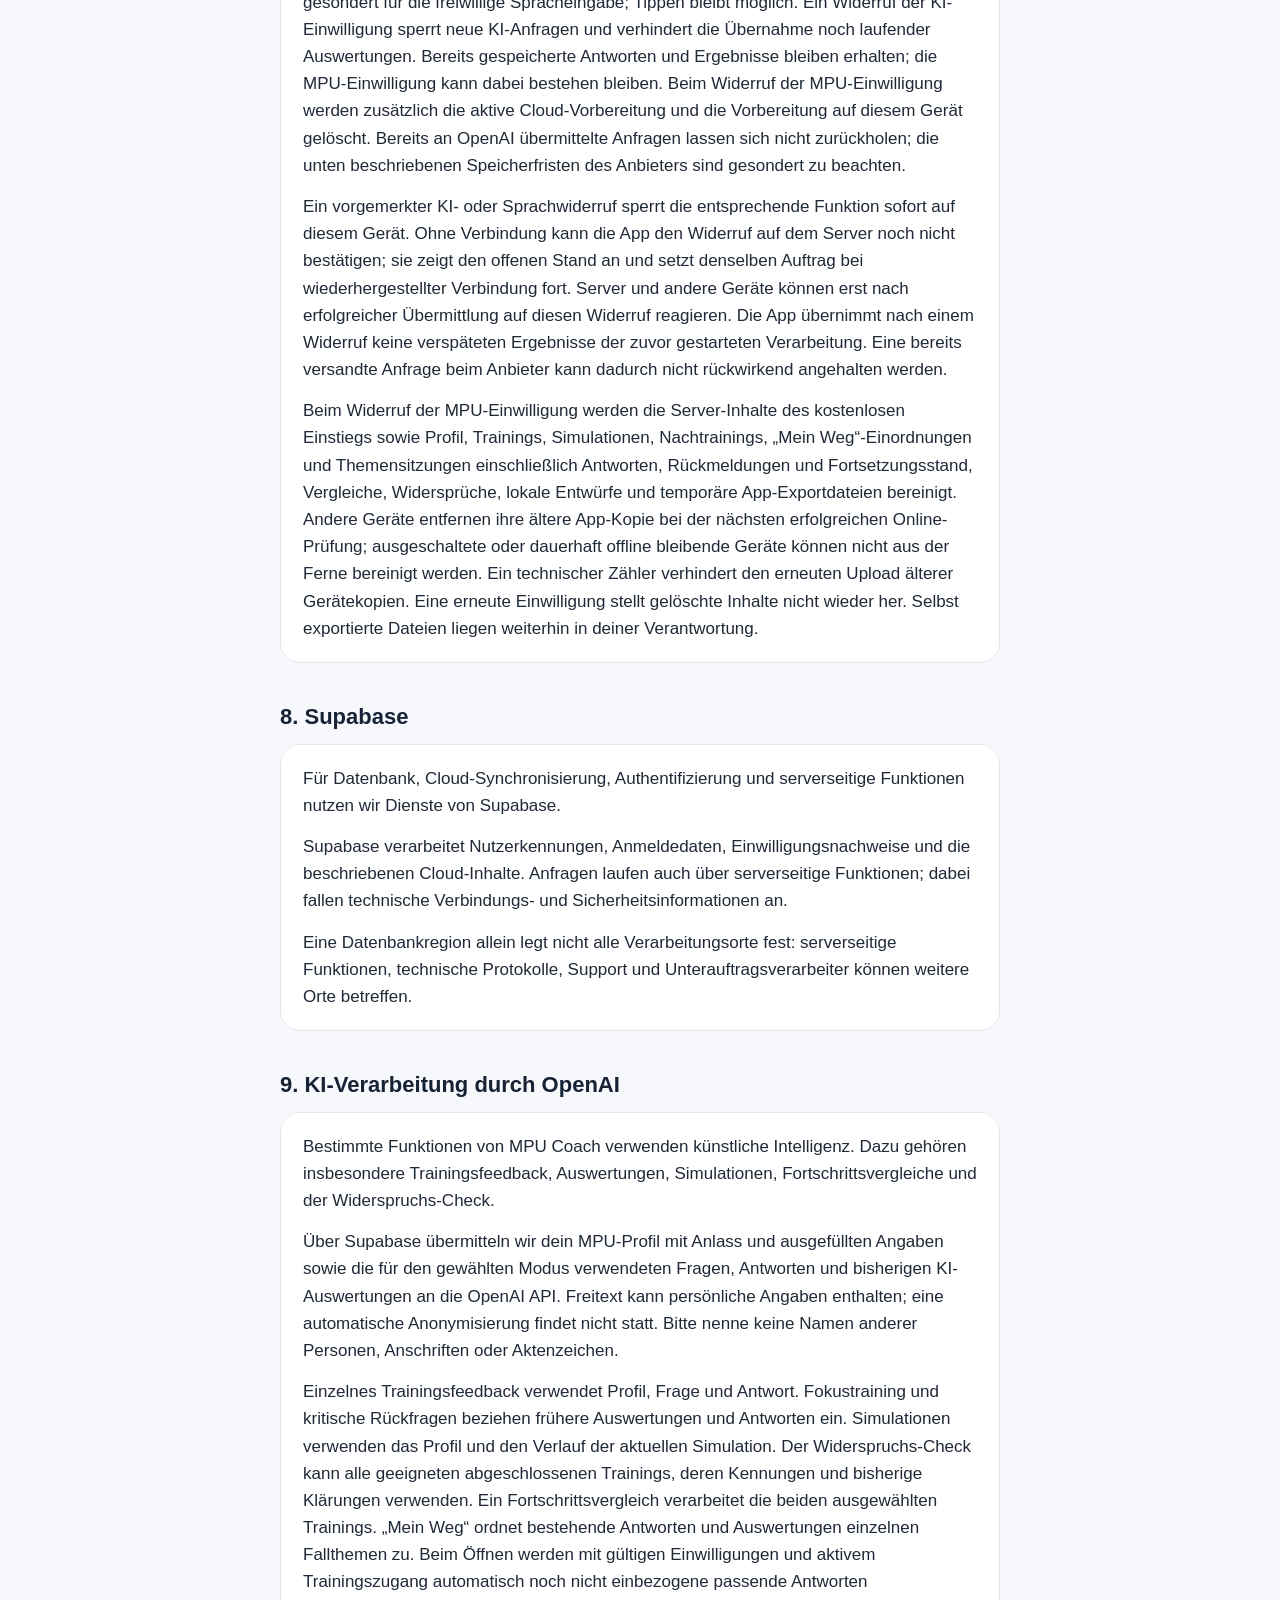
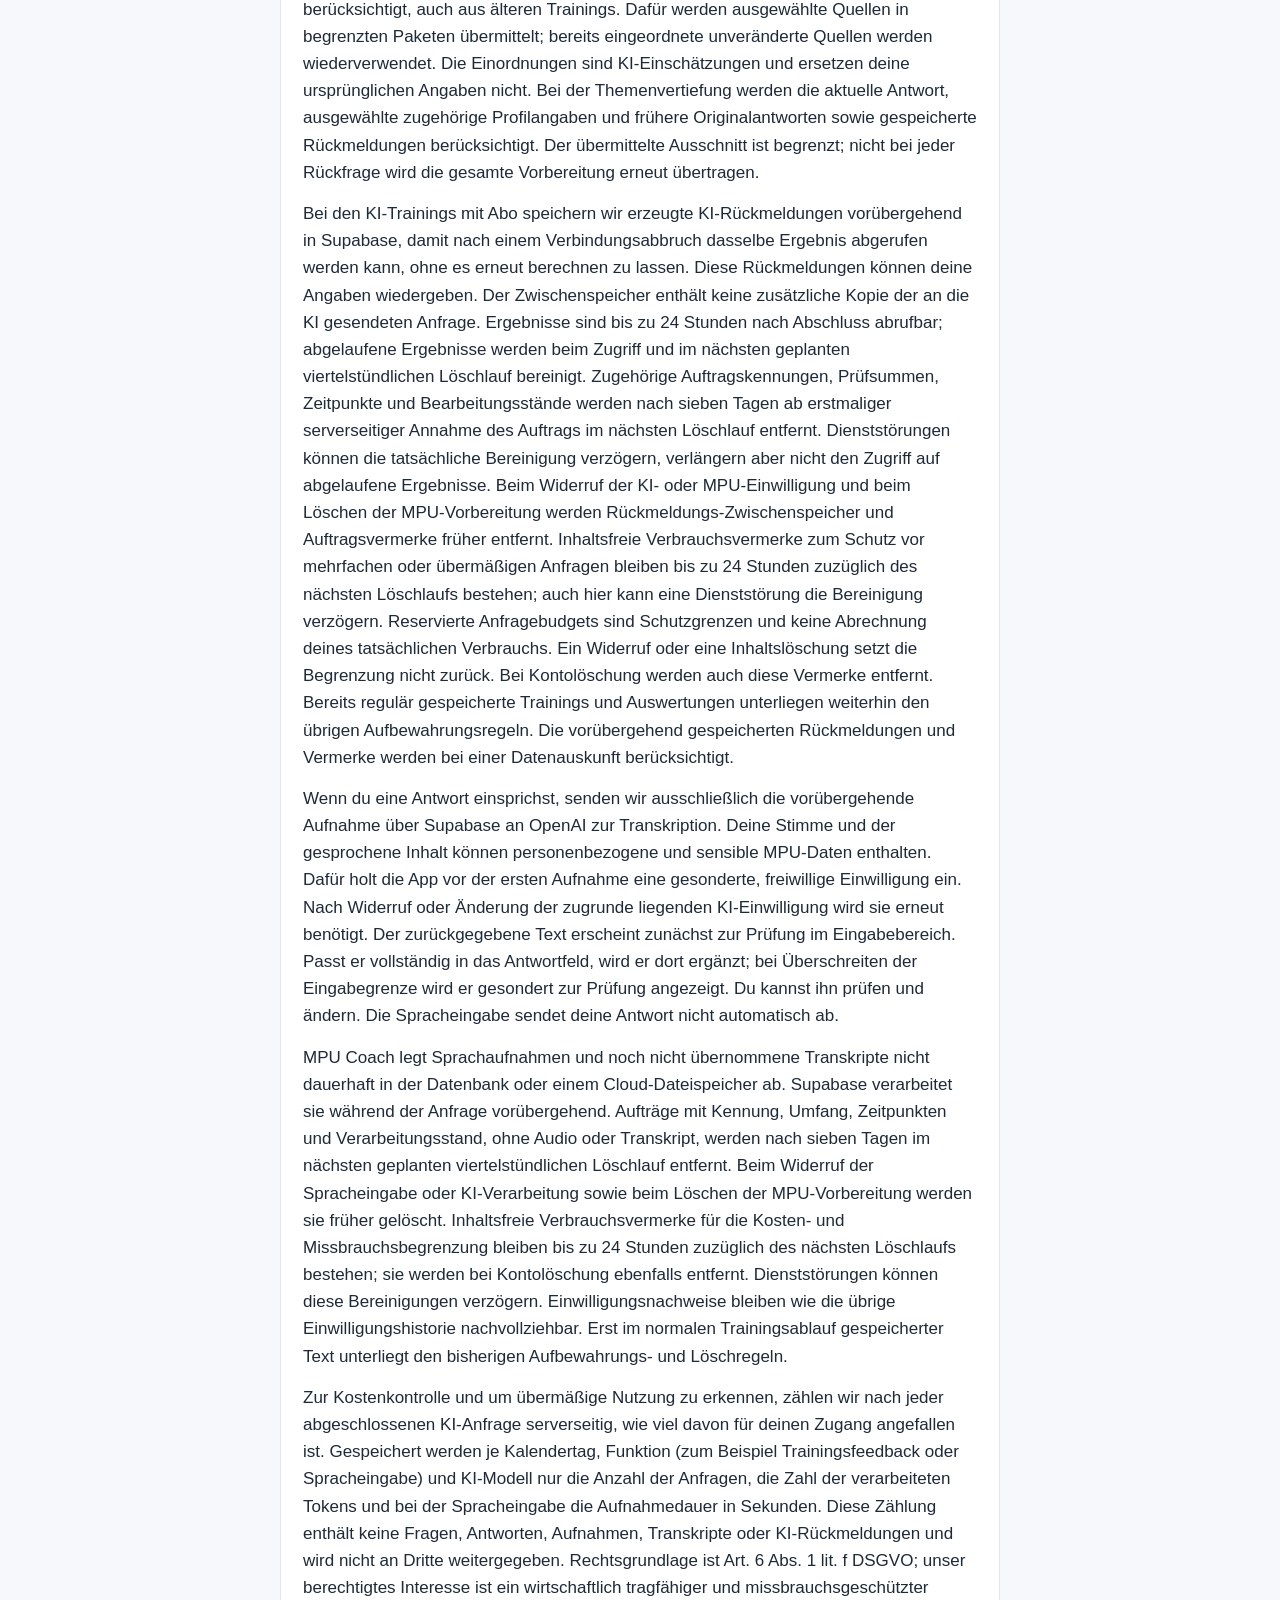
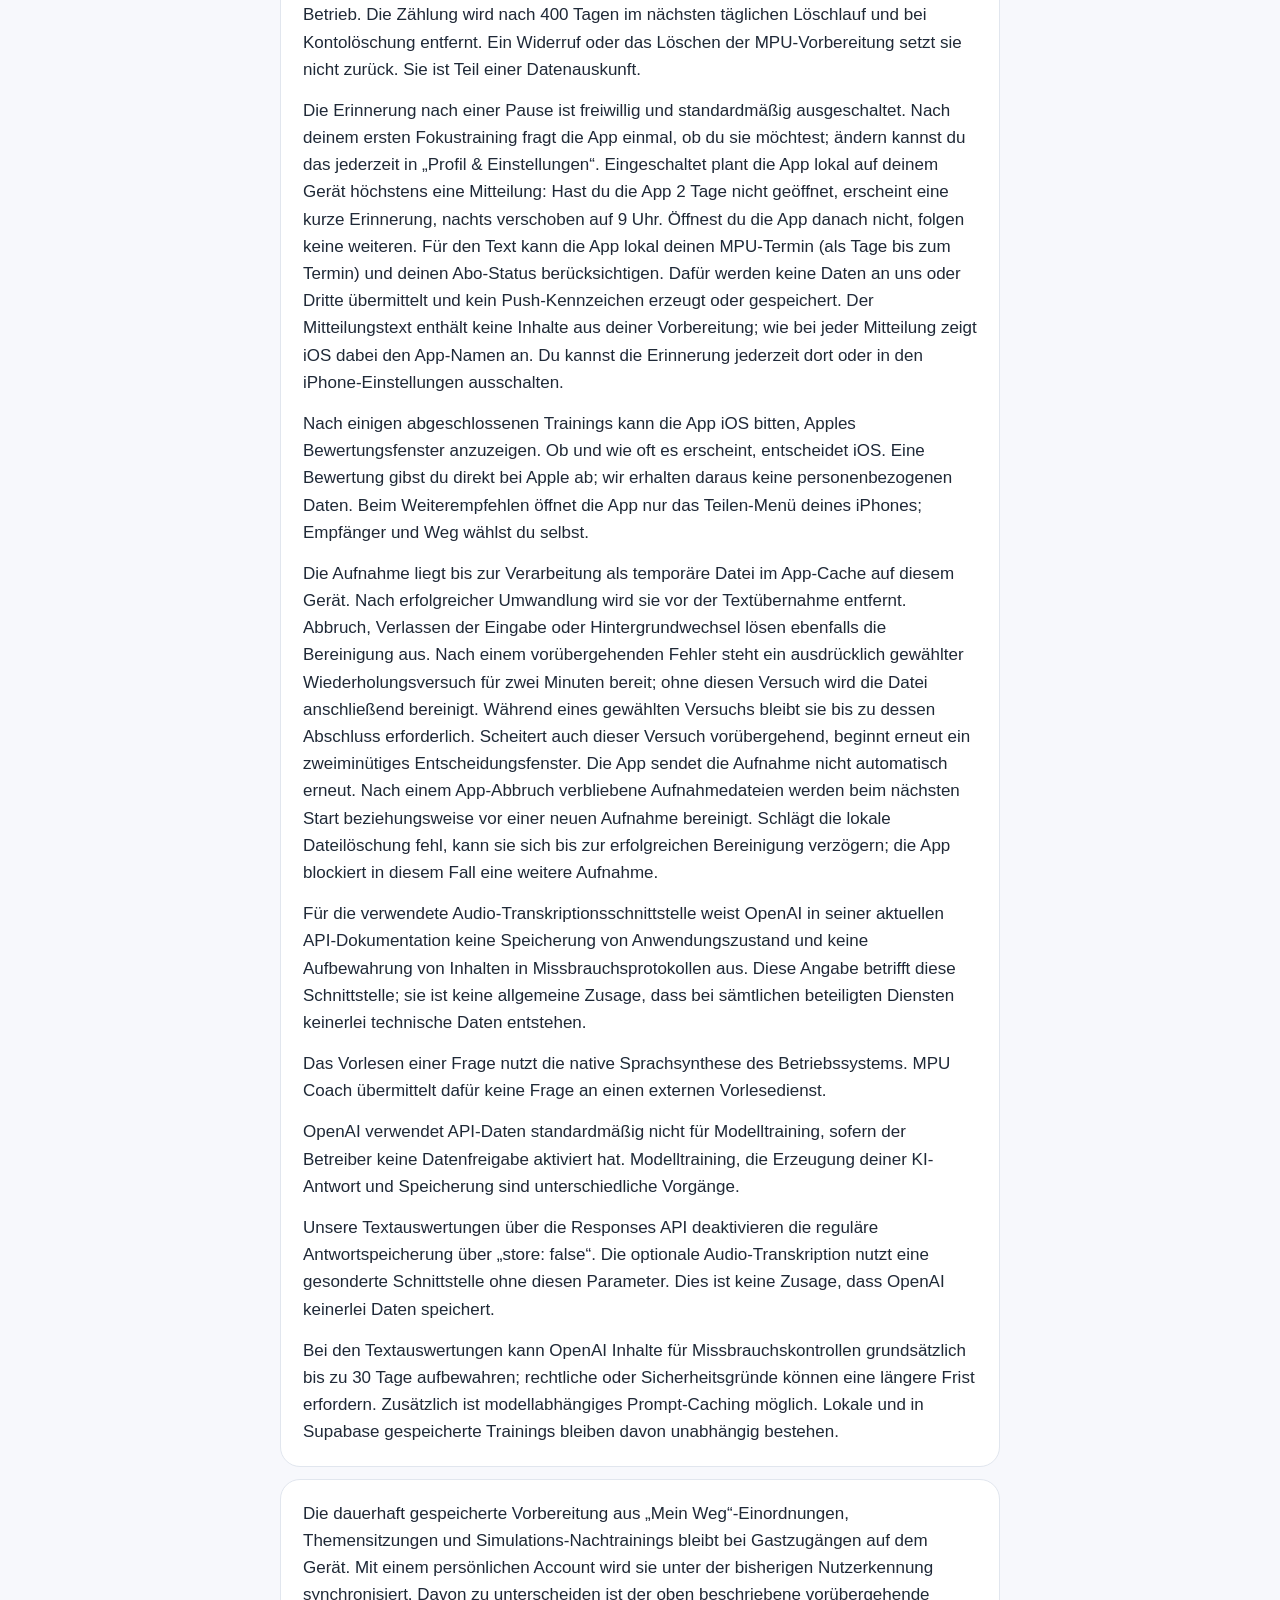
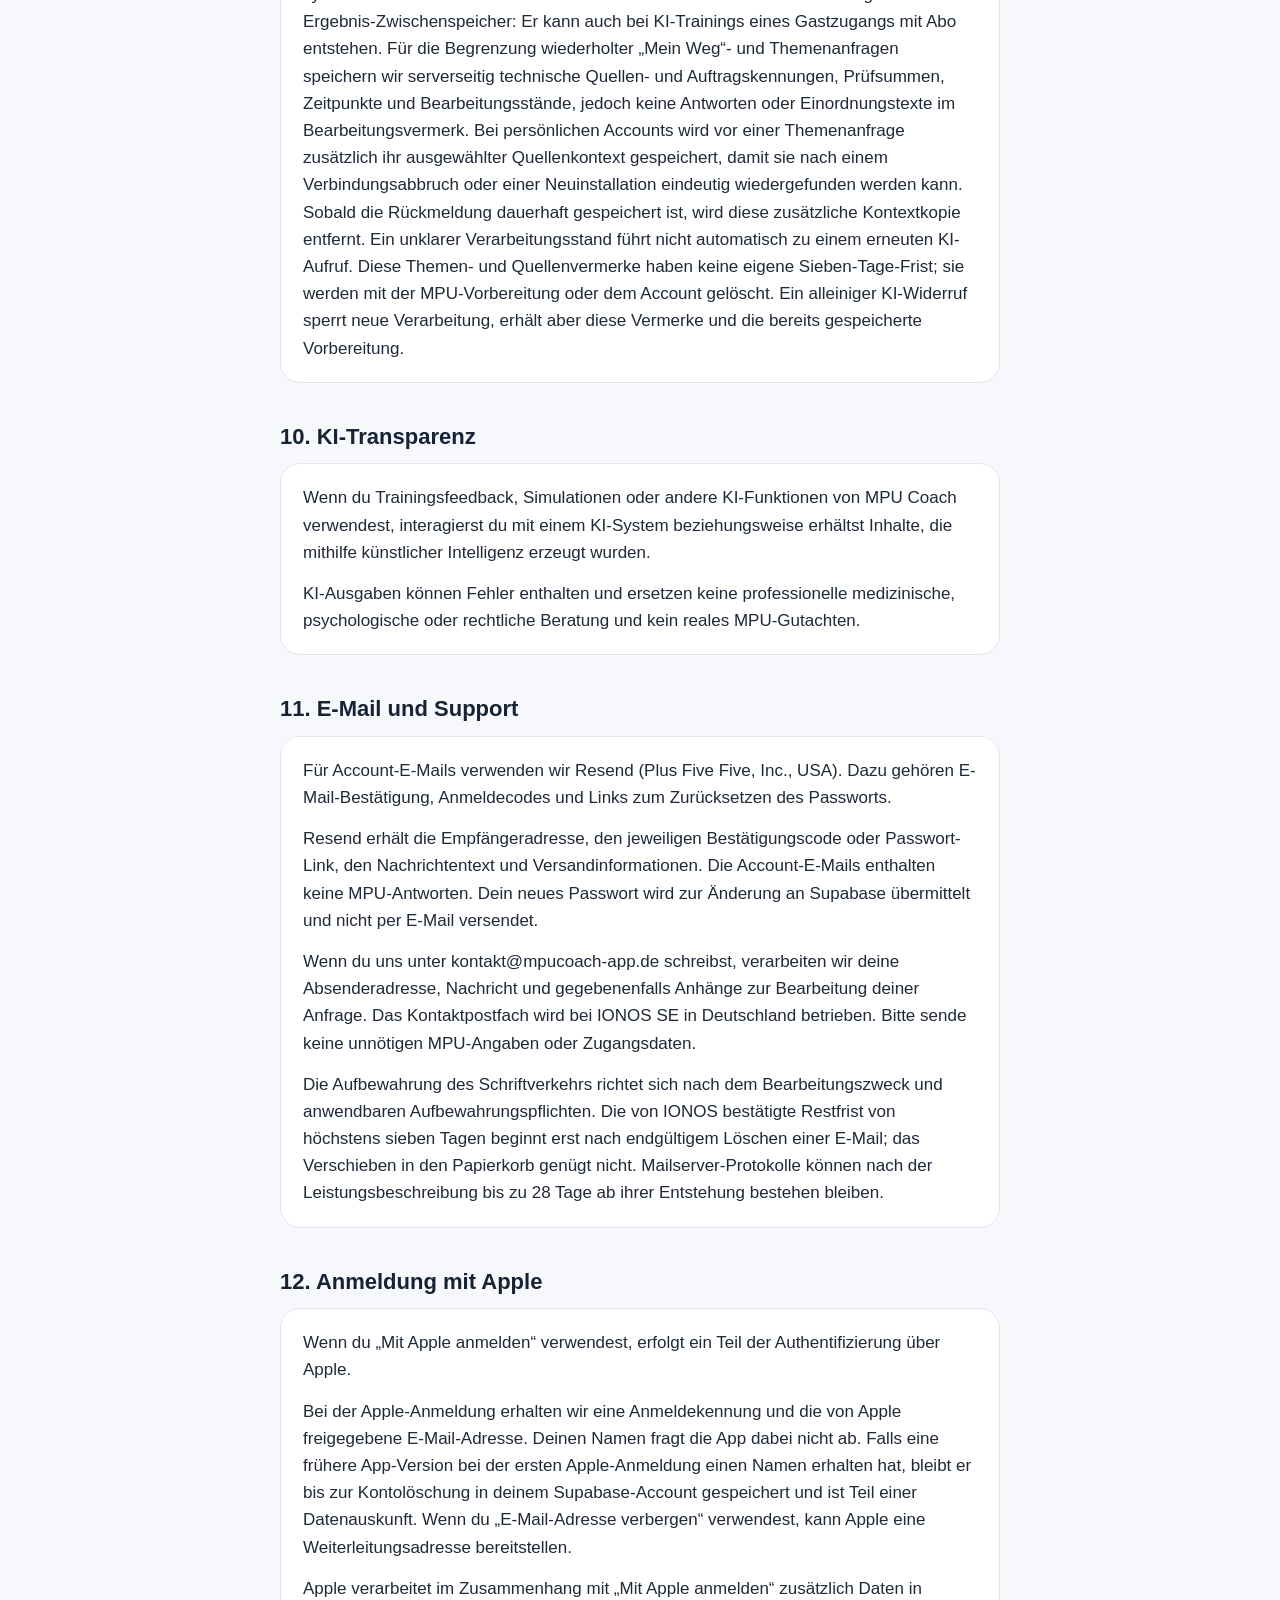
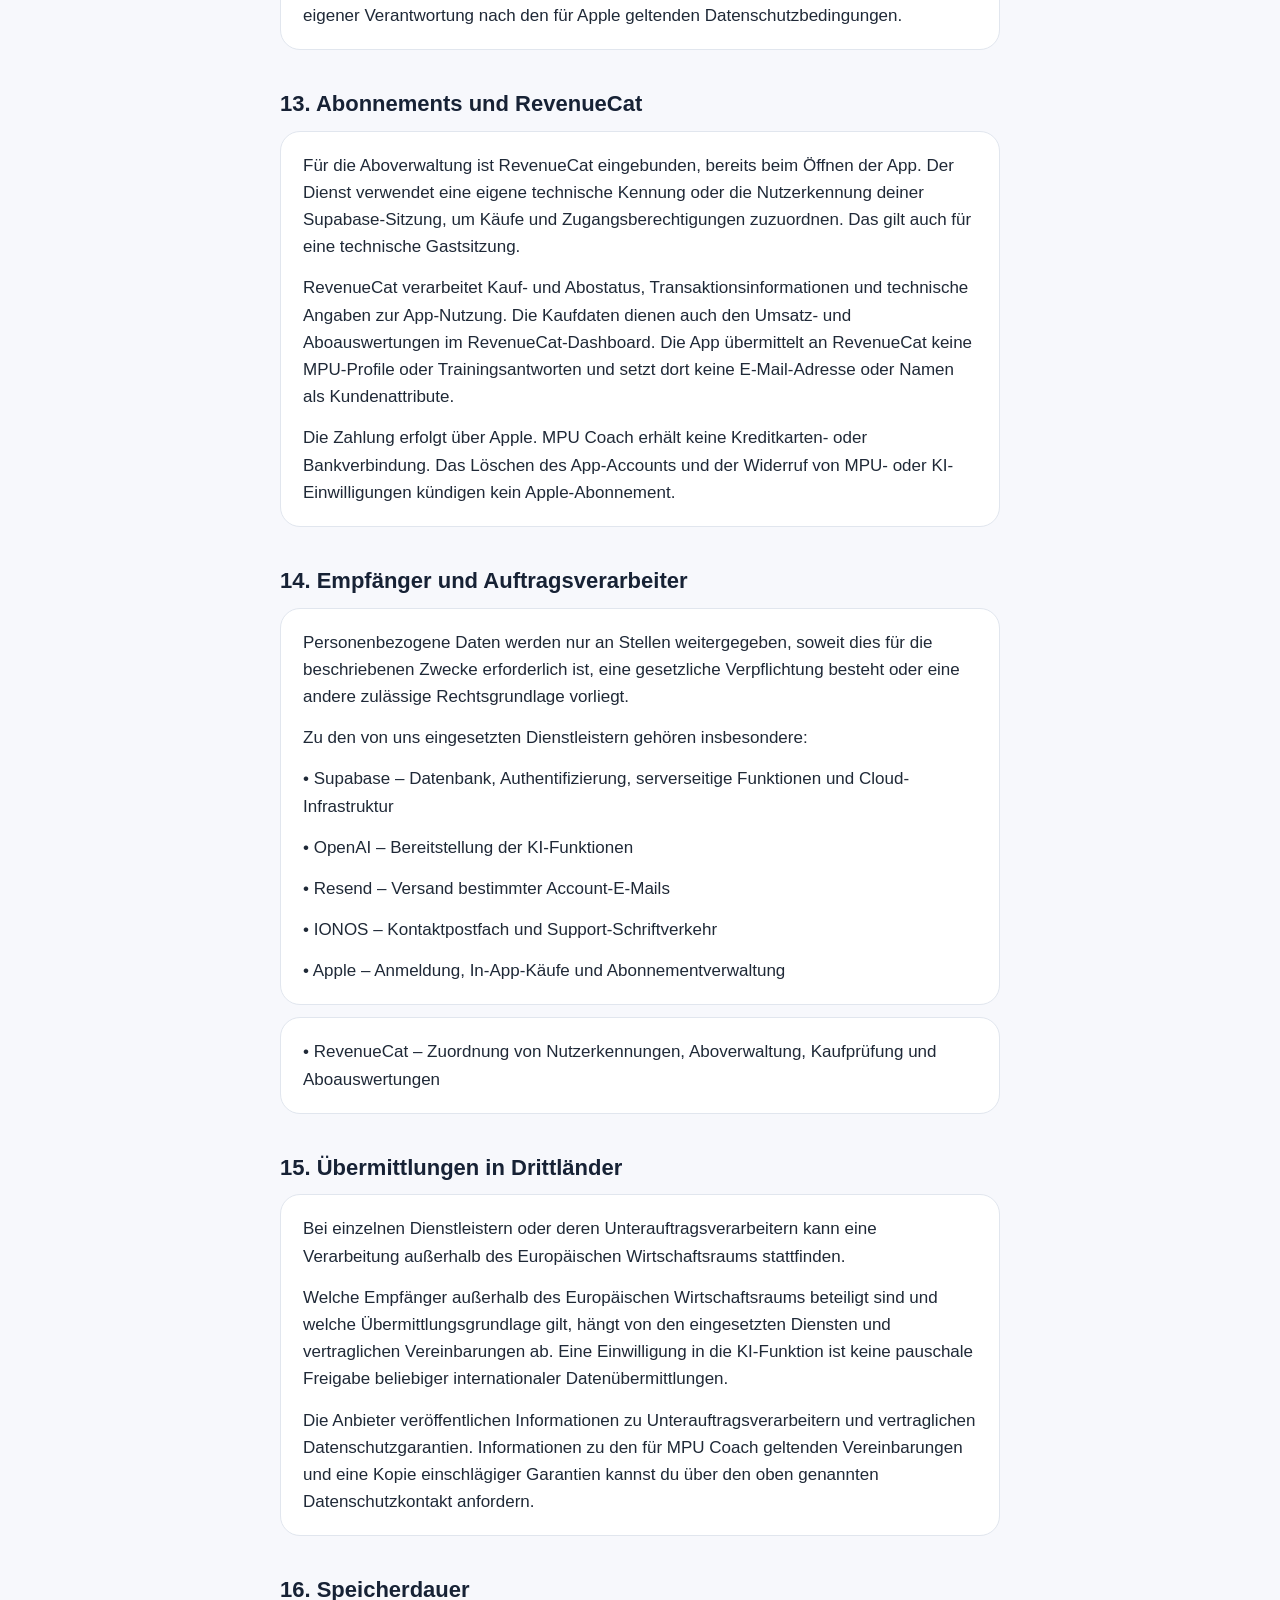
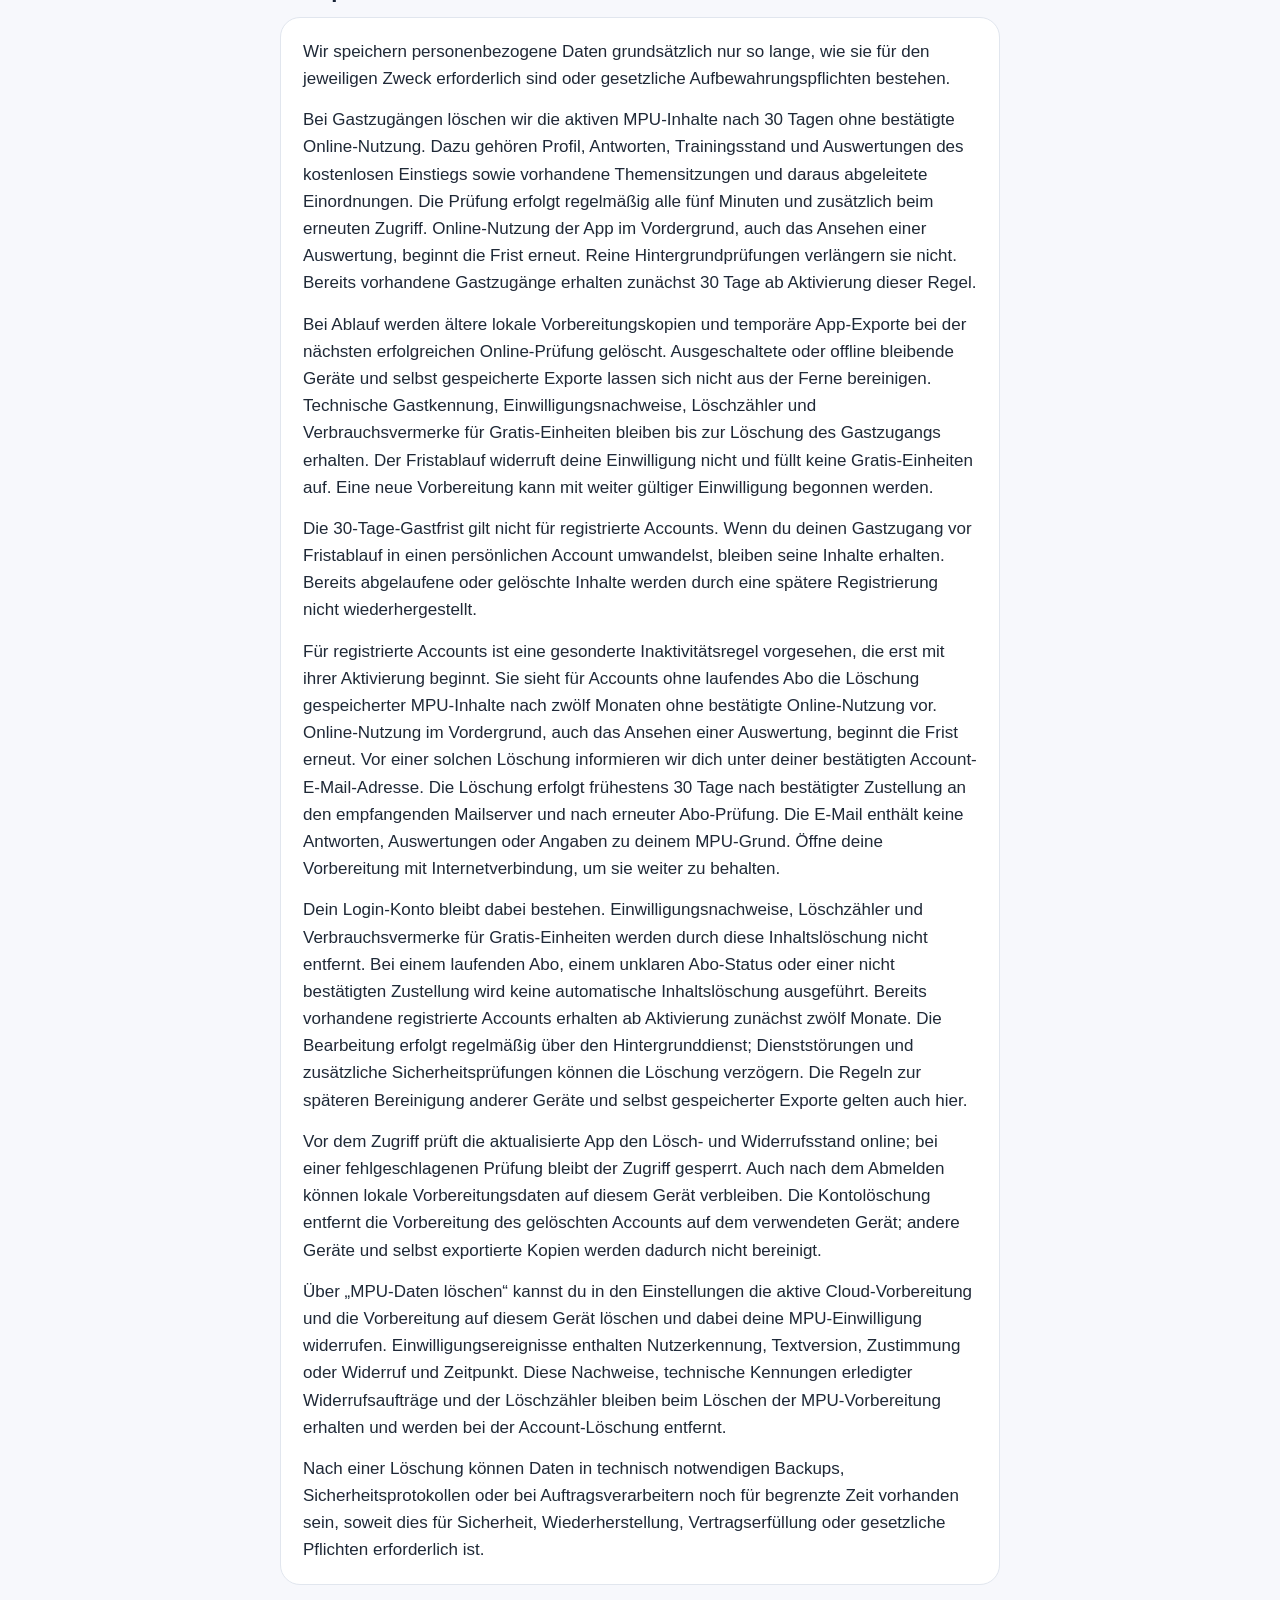
==== commit e92527da: "Update website" ====
--- a/datenschutz.html
+++ b/datenschutz.html
@@ -137,6 +137,8 @@
 <p>Wenn du eine Antwort einsprichst, senden wir ausschließlich die vorübergehende Aufnahme über Supabase an OpenAI zur Transkription. Deine Stimme und der gesprochene Inhalt können personenbezogene und sensible MPU-Daten enthalten. Dafür holt die App vor der ersten Aufnahme eine gesonderte, freiwillige Einwilligung ein. Nach Widerruf oder Änderung der zugrunde liegenden KI-Einwilligung wird sie erneut benötigt. Der zurückgegebene Text erscheint zunächst zur Prüfung im Eingabebereich. Passt er vollständig in das Antwortfeld, wird er dort ergänzt; bei Überschreiten der Eingabegrenze wird er gesondert zur Prüfung angezeigt. Du kannst ihn prüfen und ändern. Die Spracheingabe sendet deine Antwort nicht automatisch ab.</p>
 <p>MPU Coach legt Sprachaufnahmen und noch nicht übernommene Transkripte nicht dauerhaft in der Datenbank oder einem Cloud-Dateispeicher ab. Supabase verarbeitet sie während der Anfrage vorübergehend. Aufträge mit Kennung, Umfang, Zeitpunkten und Verarbeitungsstand, ohne Audio oder Transkript, werden nach sieben Tagen im nächsten geplanten viertelstündlichen Löschlauf entfernt. Beim Widerruf der Spracheingabe oder KI-Verarbeitung sowie beim Löschen der MPU-Vorbereitung werden sie früher gelöscht. Inhaltsfreie Verbrauchsvermerke für die Kosten- und Missbrauchsbegrenzung bleiben bis zu 24 Stunden zuzüglich des nächsten Löschlaufs bestehen; sie werden bei Kontolöschung ebenfalls entfernt. Dienststörungen können diese Bereinigungen verzögern. Einwilligungsnachweise bleiben wie die übrige Einwilligungshistorie nachvollziehbar. Erst im normalen Trainingsablauf gespeicherter Text unterliegt den bisherigen Aufbewahrungs- und Löschregeln.</p>
 <p>Zur Kostenkontrolle und um übermäßige Nutzung zu erkennen, zählen wir nach jeder abgeschlossenen KI-Anfrage serverseitig, wie viel davon für deinen Zugang angefallen ist. Gespeichert werden je Kalendertag, Funktion (zum Beispiel Trainingsfeedback oder Spracheingabe) und KI-Modell nur die Anzahl der Anfragen, die Zahl der verarbeiteten Tokens und bei der Spracheingabe die Aufnahmedauer in Sekunden. Diese Zählung enthält keine Fragen, Antworten, Aufnahmen, Transkripte oder KI-Rückmeldungen und wird nicht an Dritte weitergegeben. Rechtsgrundlage ist Art. 6 Abs. 1 lit. f DSGVO; unser berechtigtes Interesse ist ein wirtschaftlich tragfähiger und missbrauchsgeschützter Betrieb. Die Zählung wird nach 400 Tagen im nächsten täglichen Löschlauf und bei Kontolöschung entfernt. Ein Widerruf oder das Löschen der MPU-Vorbereitung setzt sie nicht zurück. Sie ist Teil einer Datenauskunft.</p>
+<p>Die Erinnerung nach einer Pause ist freiwillig und standardmäßig ausgeschaltet. Nach deinem ersten Fokustraining fragt die App einmal, ob du sie möchtest; ändern kannst du das jederzeit in „Profil &amp; Einstellungen“. Eingeschaltet plant die App lokal auf deinem Gerät höchstens eine Mitteilung: Hast du die App 2 Tage nicht geöffnet, erscheint eine kurze Erinnerung, nachts verschoben auf 9 Uhr. Öffnest du die App danach nicht, folgen keine weiteren. Für den Text kann die App lokal deinen MPU-Termin (als Tage bis zum Termin) und deinen Abo-Status berücksichtigen. Dafür werden keine Daten an uns oder Dritte übermittelt und kein Push-Kennzeichen erzeugt oder gespeichert. Der Mitteilungstext enthält keine Inhalte aus deiner Vorbereitung; wie bei jeder Mitteilung zeigt iOS dabei den App-Namen an. Du kannst die Erinnerung jederzeit dort oder in den iPhone-Einstellungen ausschalten.</p>
+<p>Nach einigen abgeschlossenen Trainings kann die App iOS bitten, Apples Bewertungsfenster anzuzeigen. Ob und wie oft es erscheint, entscheidet iOS. Eine Bewertung gibst du direkt bei Apple ab; wir erhalten daraus keine personenbezogenen Daten. Beim Weiterempfehlen öffnet die App nur das Teilen-Menü deines iPhones; Empfänger und Weg wählst du selbst.</p>
 <p>Die Aufnahme liegt bis zur Verarbeitung als temporäre Datei im App-Cache auf diesem Gerät. Nach erfolgreicher Umwandlung wird sie vor der Textübernahme entfernt. Abbruch, Verlassen der Eingabe oder Hintergrundwechsel lösen ebenfalls die Bereinigung aus. Nach einem vorübergehenden Fehler steht ein ausdrücklich gewählter Wiederholungsversuch für zwei Minuten bereit; ohne diesen Versuch wird die Datei anschließend bereinigt. Während eines gewählten Versuchs bleibt sie bis zu dessen Abschluss erforderlich. Scheitert auch dieser Versuch vorübergehend, beginnt erneut ein zweiminütiges Entscheidungsfenster. Die App sendet die Aufnahme nicht automatisch erneut. Nach einem App-Abbruch verbliebene Aufnahmedateien werden beim nächsten Start beziehungsweise vor einer neuen Aufnahme bereinigt. Schlägt die lokale Dateilöschung fehl, kann sie sich bis zur erfolgreichen Bereinigung verzögern; die App blockiert in diesem Fall eine weitere Aufnahme.</p>
 <p>Für die verwendete Audio-Transkriptionsschnittstelle weist OpenAI in seiner aktuellen API-Dokumentation keine Speicherung von Anwendungszustand und keine Aufbewahrung von Inhalten in Missbrauchsprotokollen aus. Diese Angabe betrifft diese Schnittstelle; sie ist keine allgemeine Zusage, dass bei sämtlichen beteiligten Diensten keinerlei technische Daten entstehen.</p>
 <p>Das Vorlesen einer Frage nutzt die native Sprachsynthese des Betriebssystems. MPU Coach übermittelt dafür keine Frage an einen externen Vorlesedienst.</p>
@@ -162,7 +164,7 @@
 <h2>12. Anmeldung mit Apple</h2>
 <section class="card">
 <p>Wenn du „Mit Apple anmelden“ verwendest, erfolgt ein Teil der Authentifizierung über Apple.</p>
-<p>Bei der Apple-Anmeldung erhalten wir eine Anmeldekennung, die von Apple freigegebene E-Mail-Adresse und gegebenenfalls deinen Namen. Der Name wird in deinem Supabase-Account gespeichert. Wenn du „E-Mail-Adresse verbergen“ verwendest, kann Apple eine Weiterleitungsadresse bereitstellen.</p>
+<p>Bei der Apple-Anmeldung erhalten wir eine Anmeldekennung und die von Apple freigegebene E-Mail-Adresse. Deinen Namen fragt die App dabei nicht ab. Falls eine frühere App-Version bei der ersten Apple-Anmeldung einen Namen erhalten hat, bleibt er bis zur Kontolöschung in deinem Supabase-Account gespeichert und ist Teil einer Datenauskunft. Wenn du „E-Mail-Adresse verbergen“ verwendest, kann Apple eine Weiterleitungsadresse bereitstellen.</p>
 <p>Apple verarbeitet im Zusammenhang mit „Mit Apple anmelden“ zusätzlich Daten in eigener Verantwortung nach den für Apple geltenden Datenschutzbedingungen.</p>
 </section>
 <h2>13. Abonnements und RevenueCat</h2>
@@ -263,7 +265,7 @@
 <p>Die jeweils aktuelle Fassung ist innerhalb der App abrufbar.</p>
 <p>Das Aktualisieren dieser Erklärung erteilt keine neue Einwilligung und ändert keine bereits dokumentierte Entscheidung. Ist für eine geänderte Verarbeitung eine neue Einwilligung erforderlich, zeigt die App den maßgeblichen Einwilligungstext und fragt dich erneut ausdrücklich.</p>
 </section>
-<p>Stand: 13. Oktober 2026</p>
+<p>Stand: 14. Oktober 2026</p>
 
 </main>
 <footer><div class="wrap">
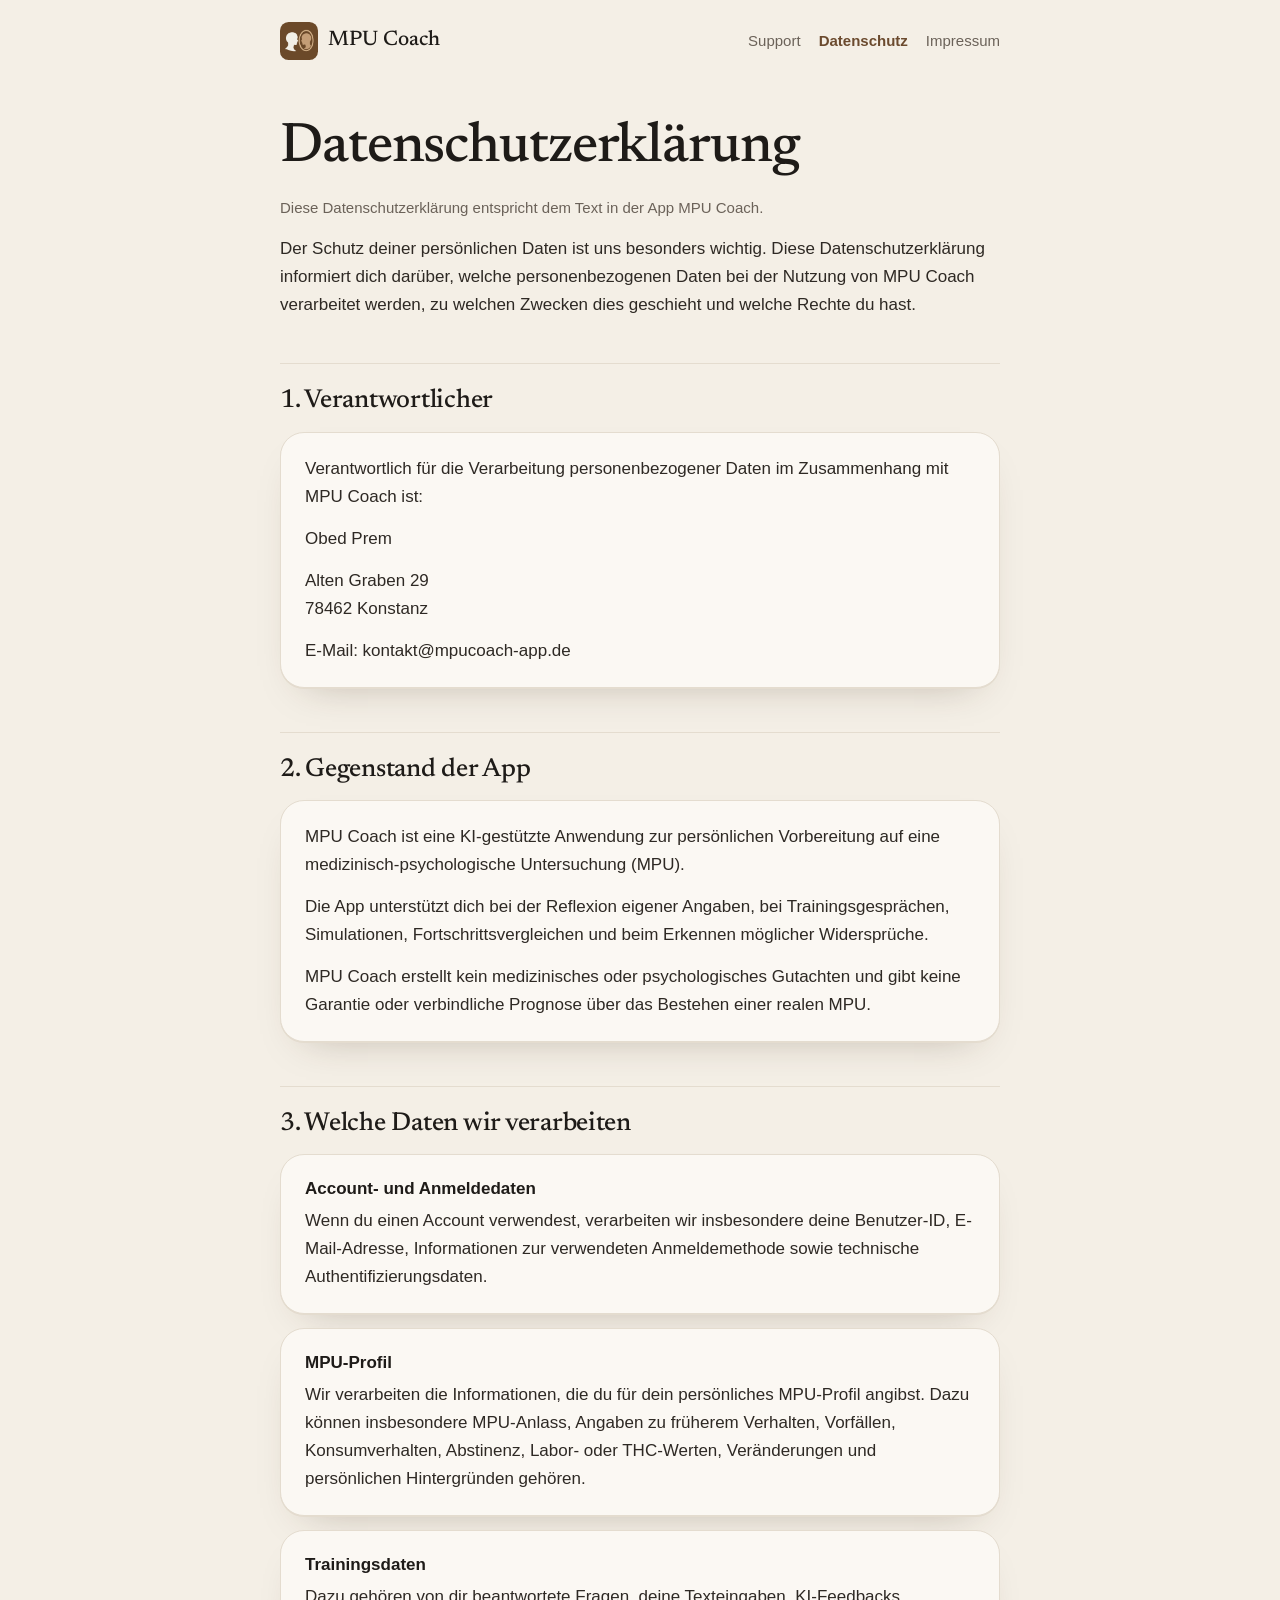
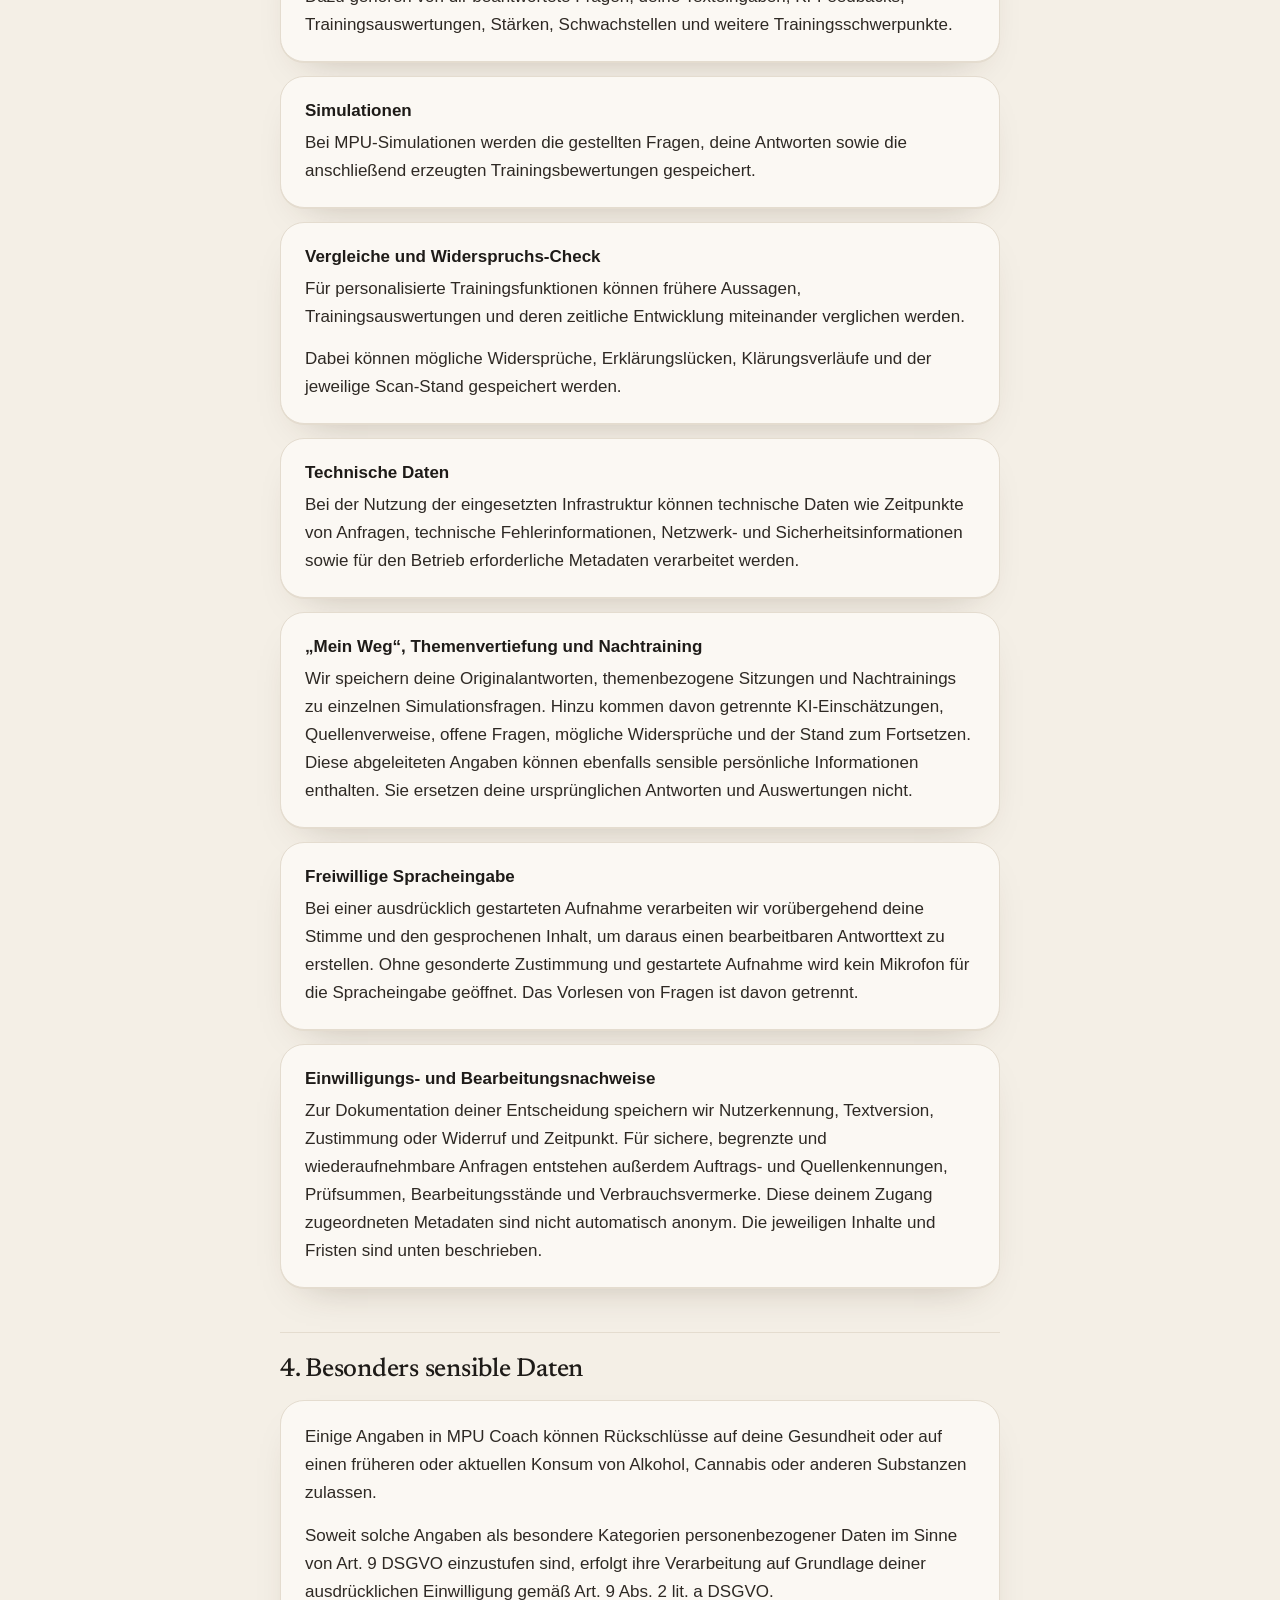
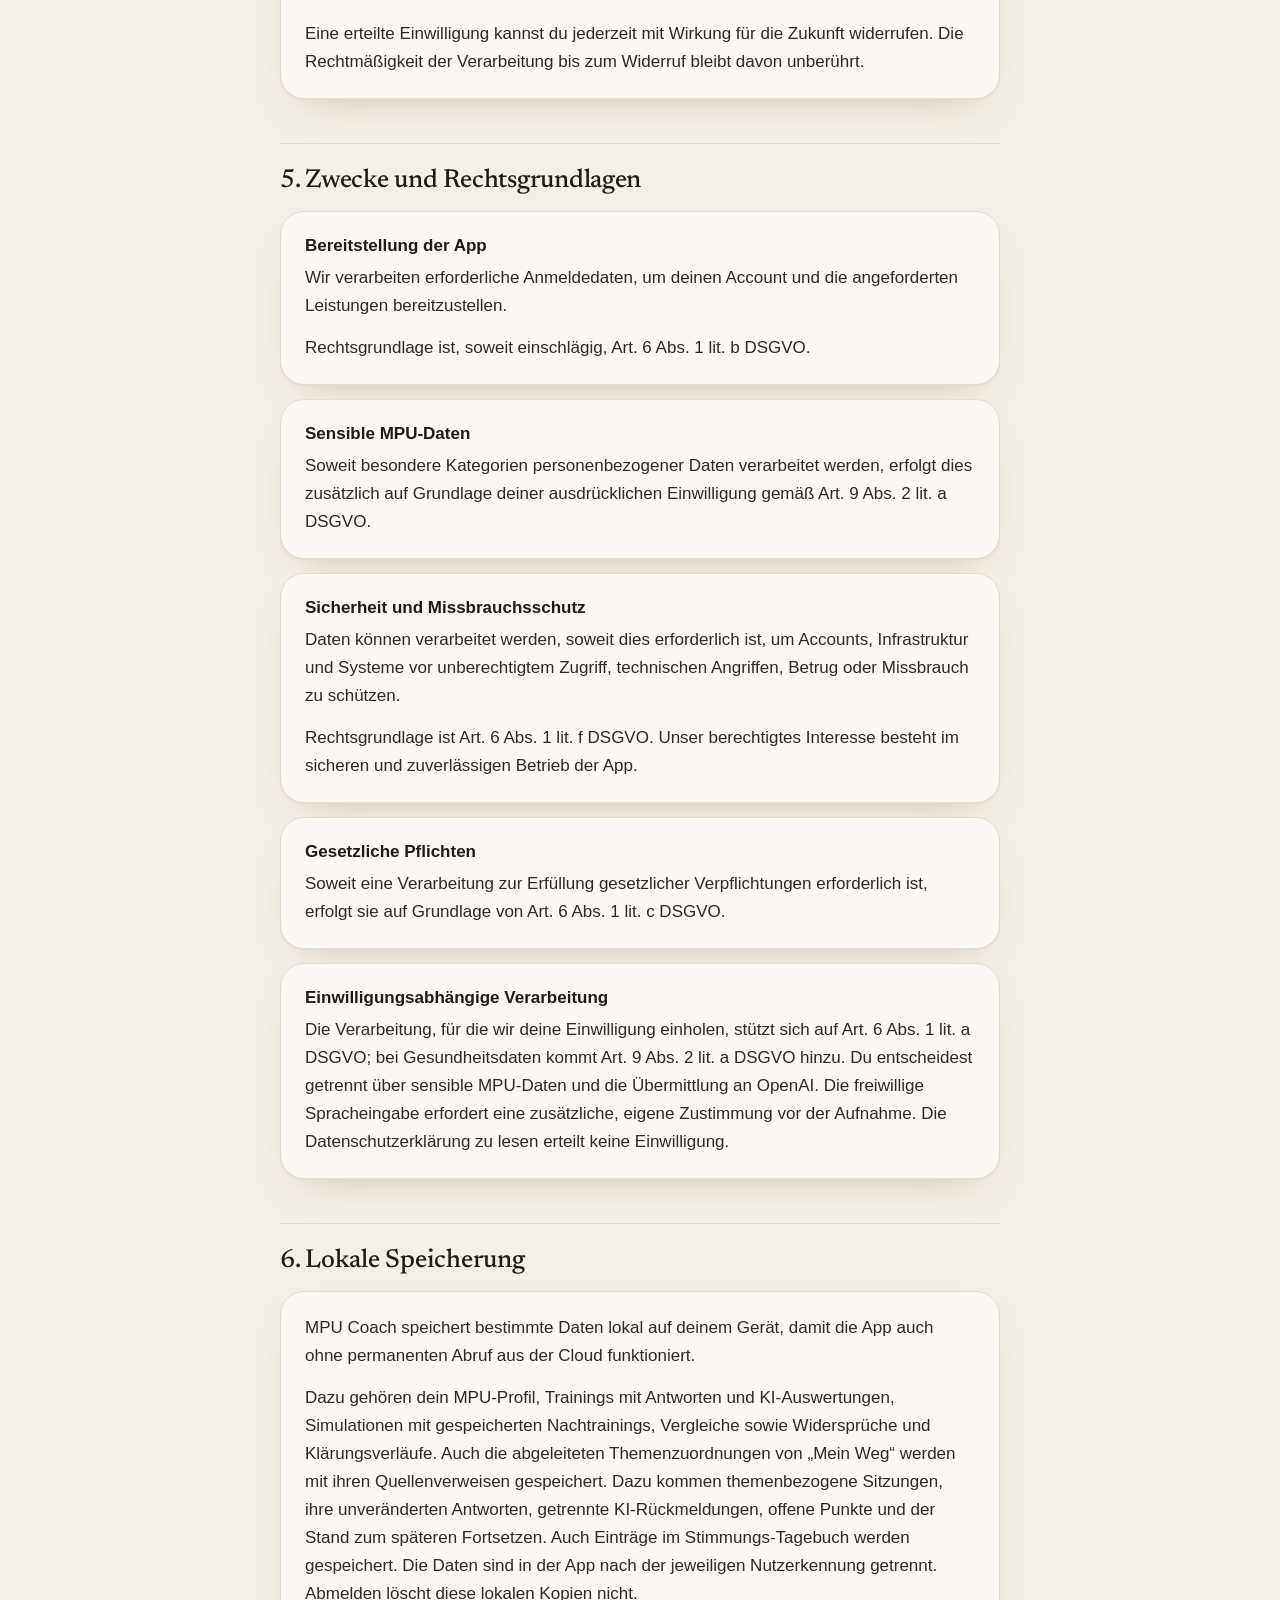
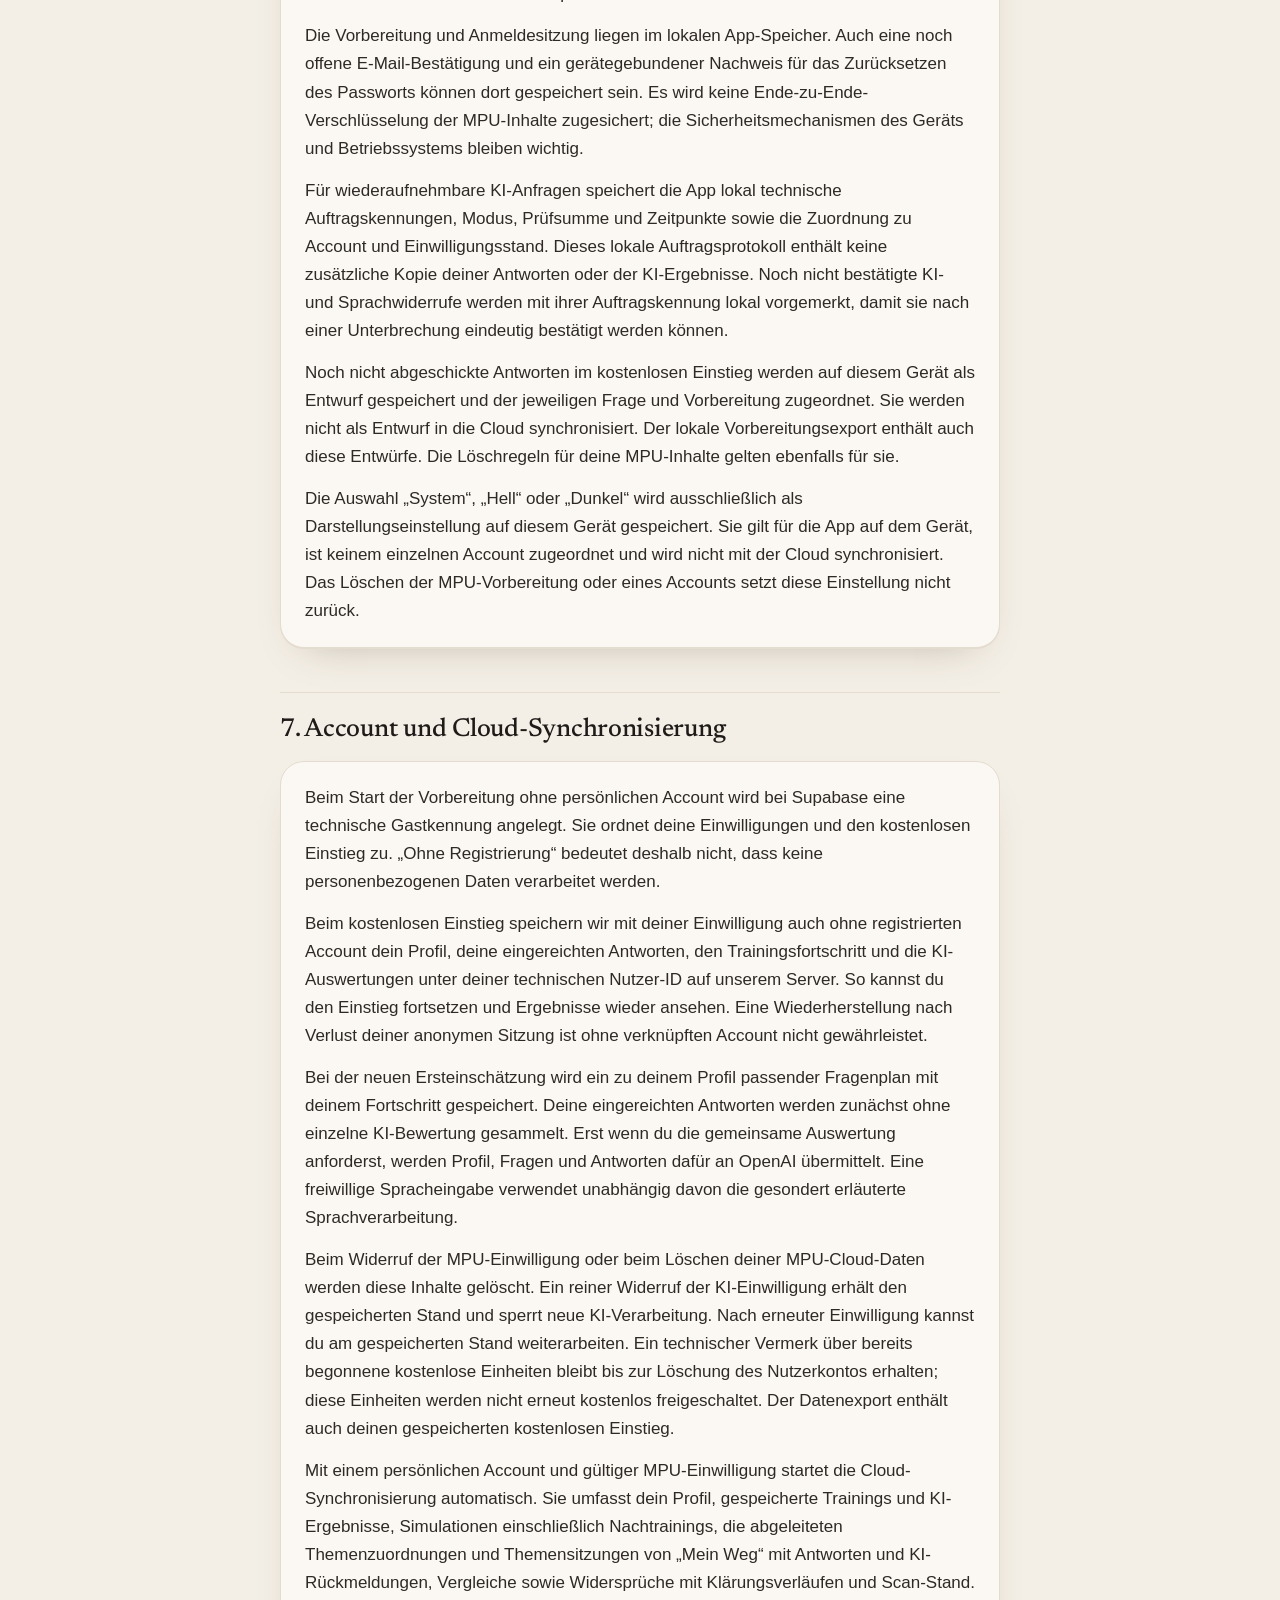
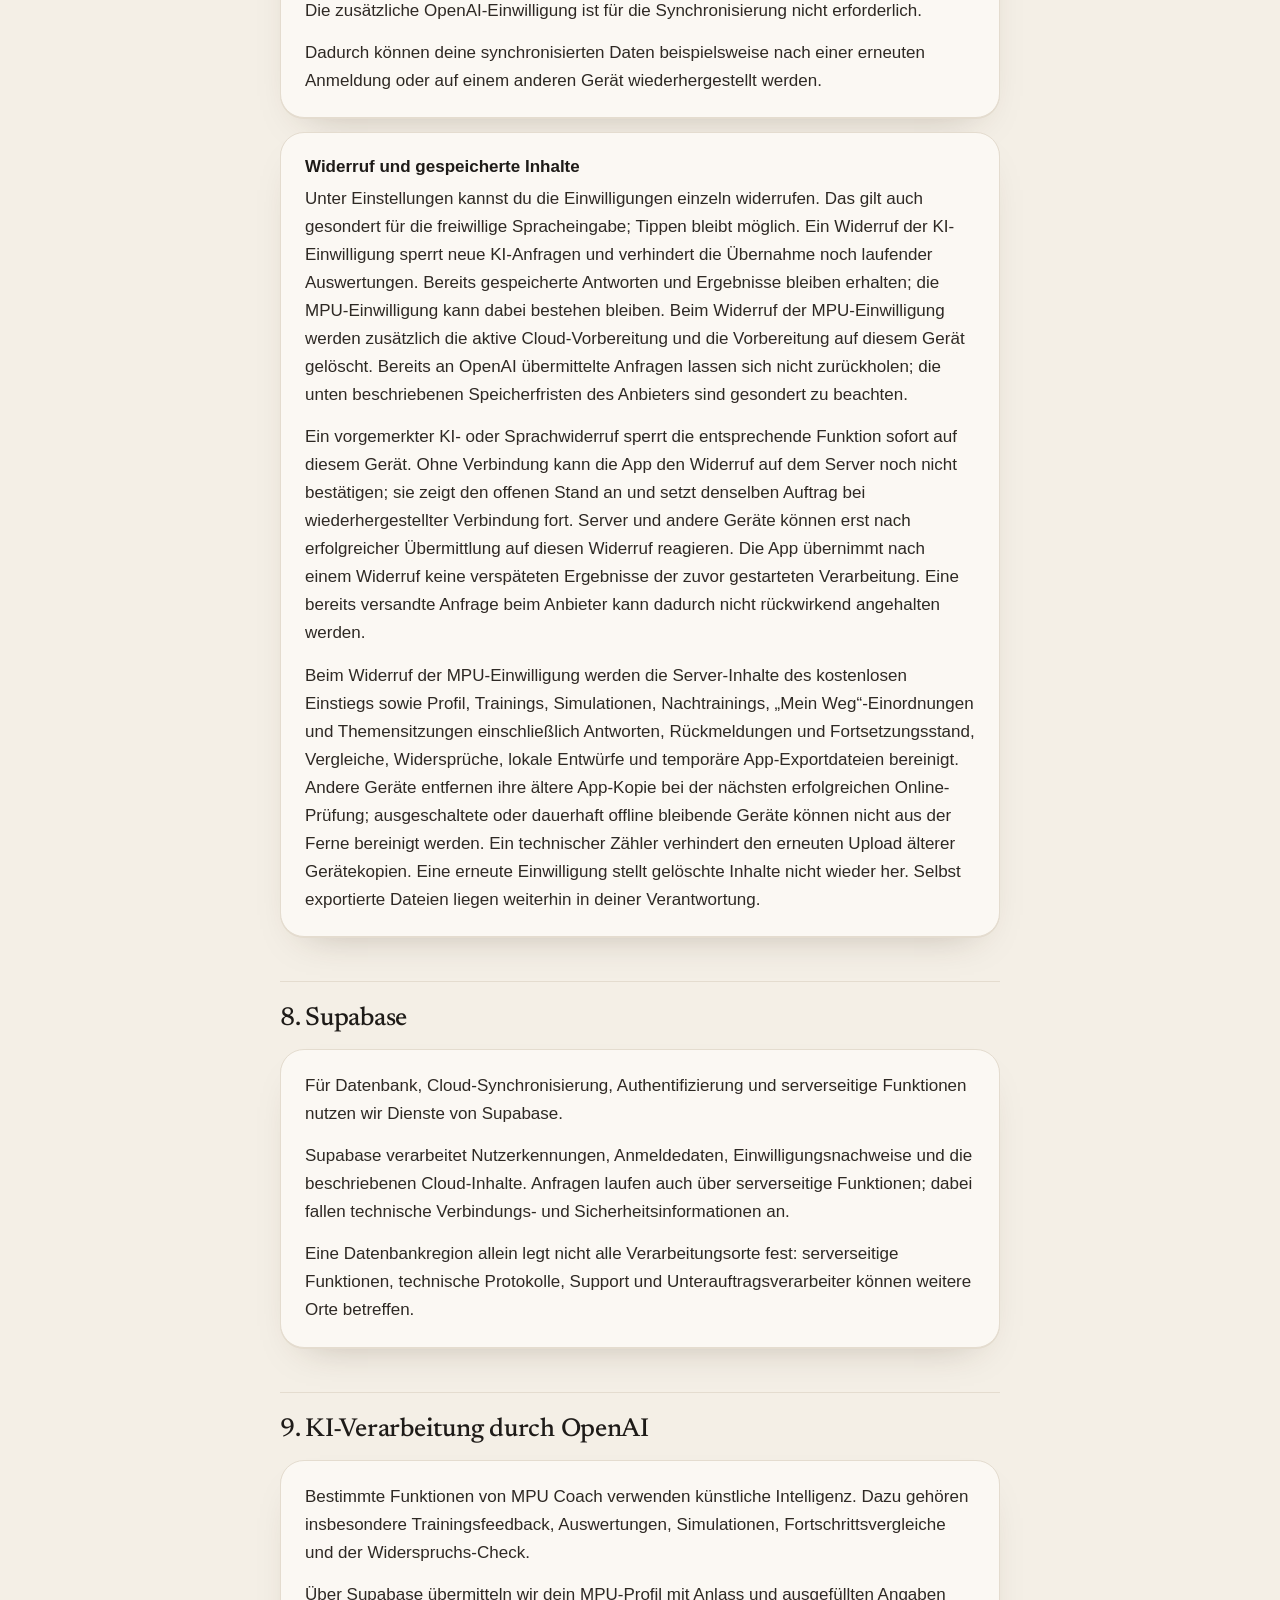
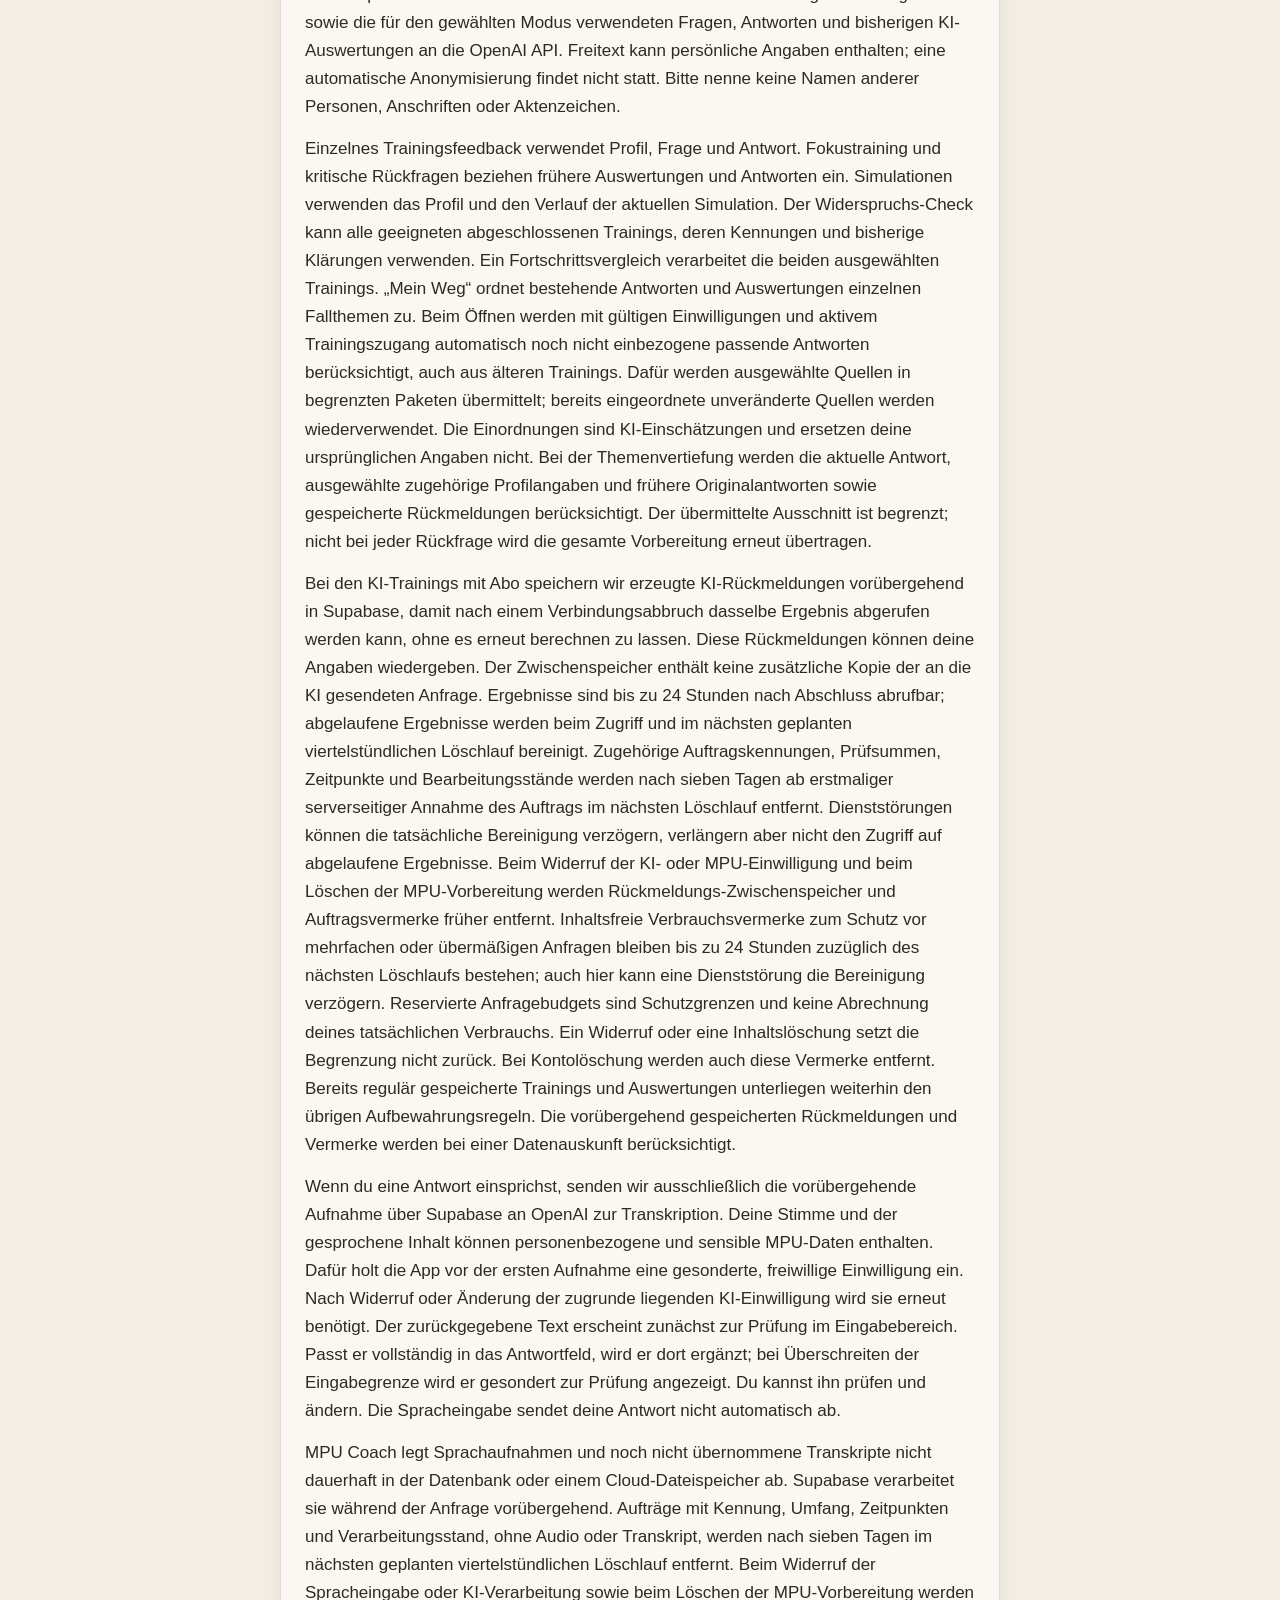
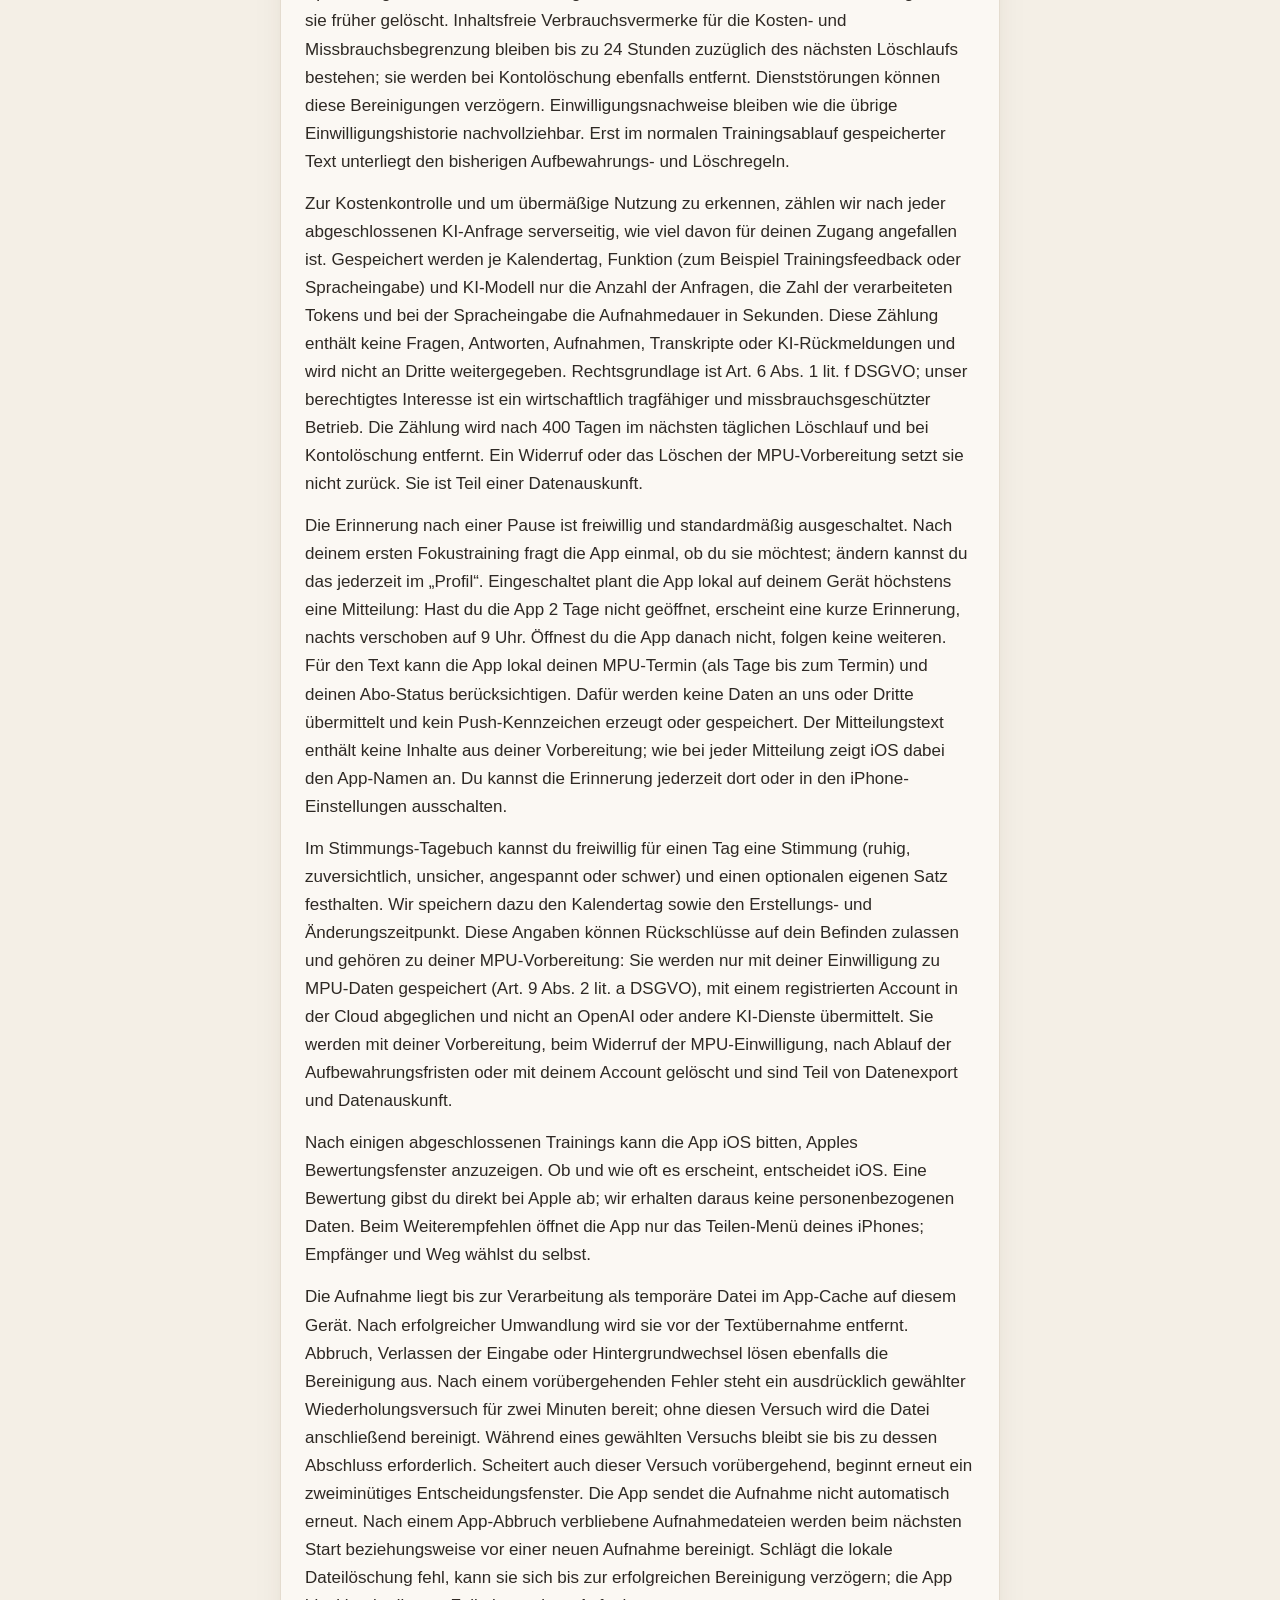
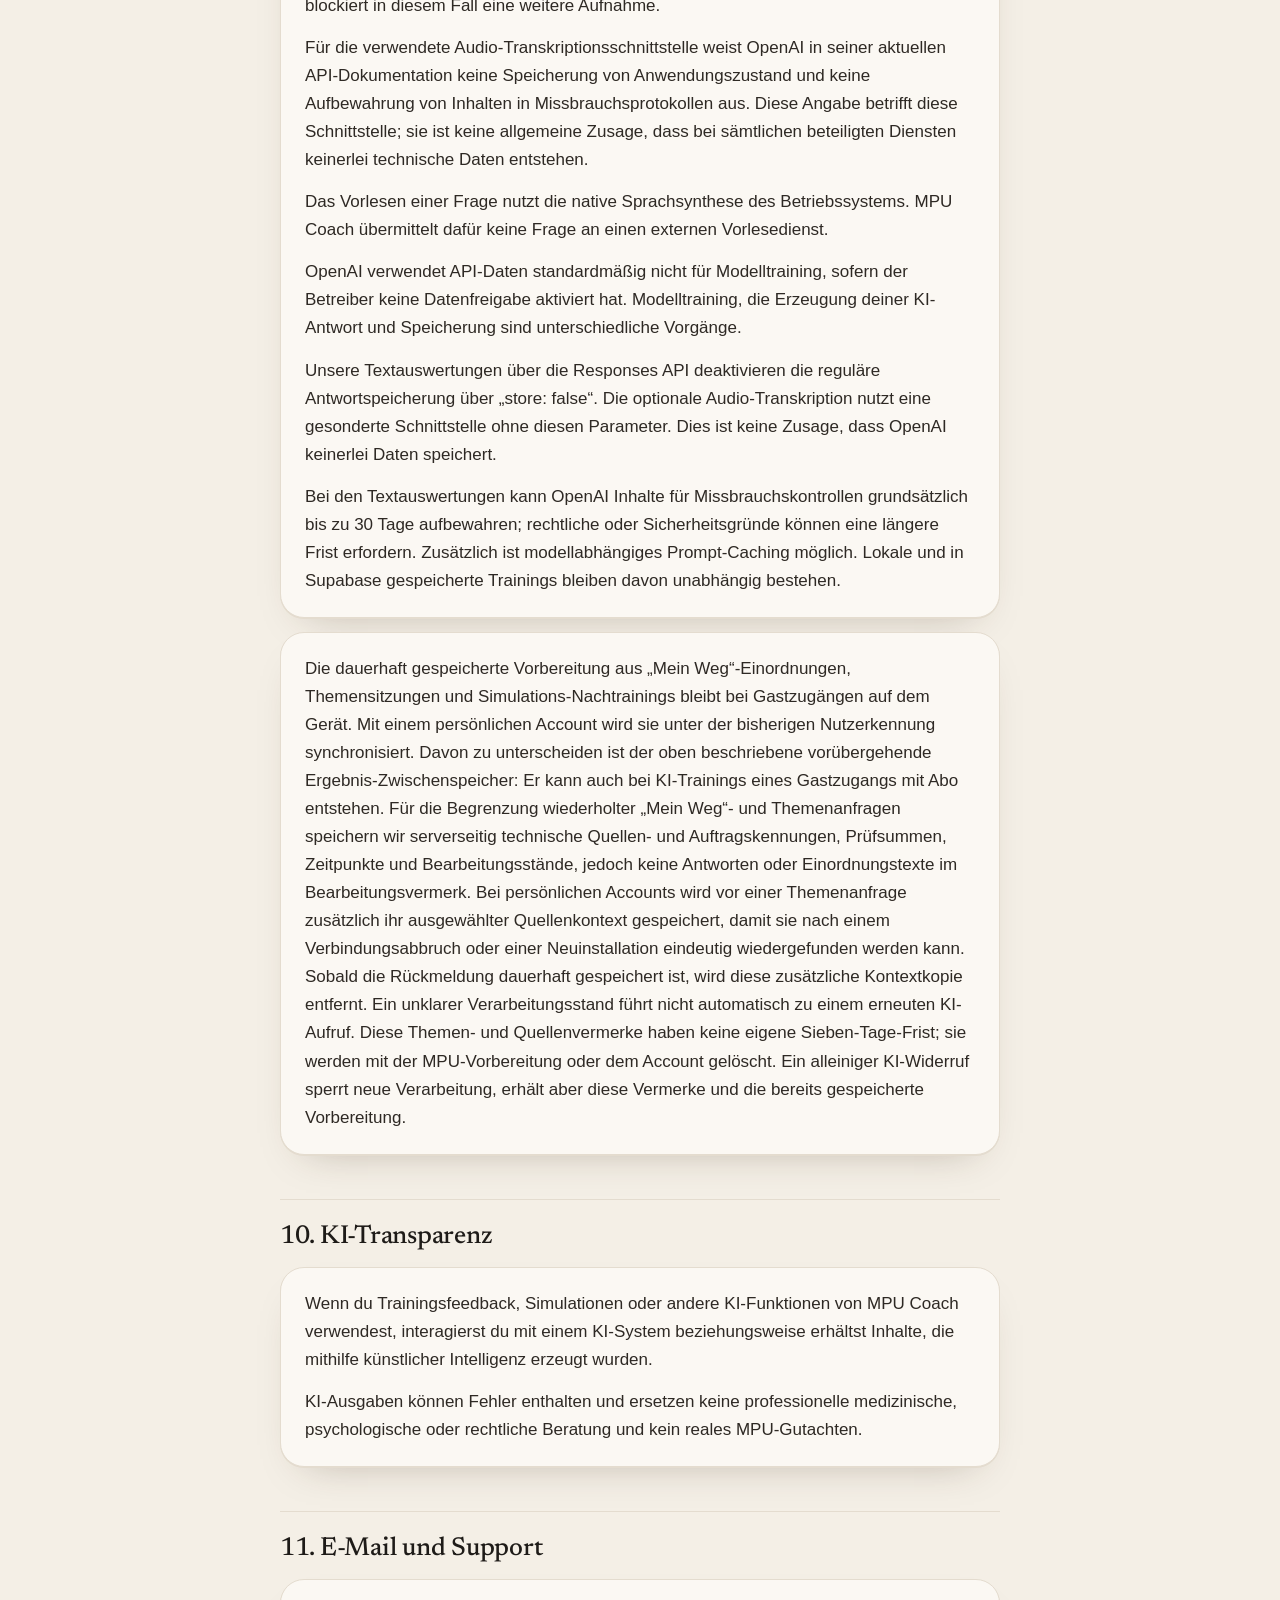
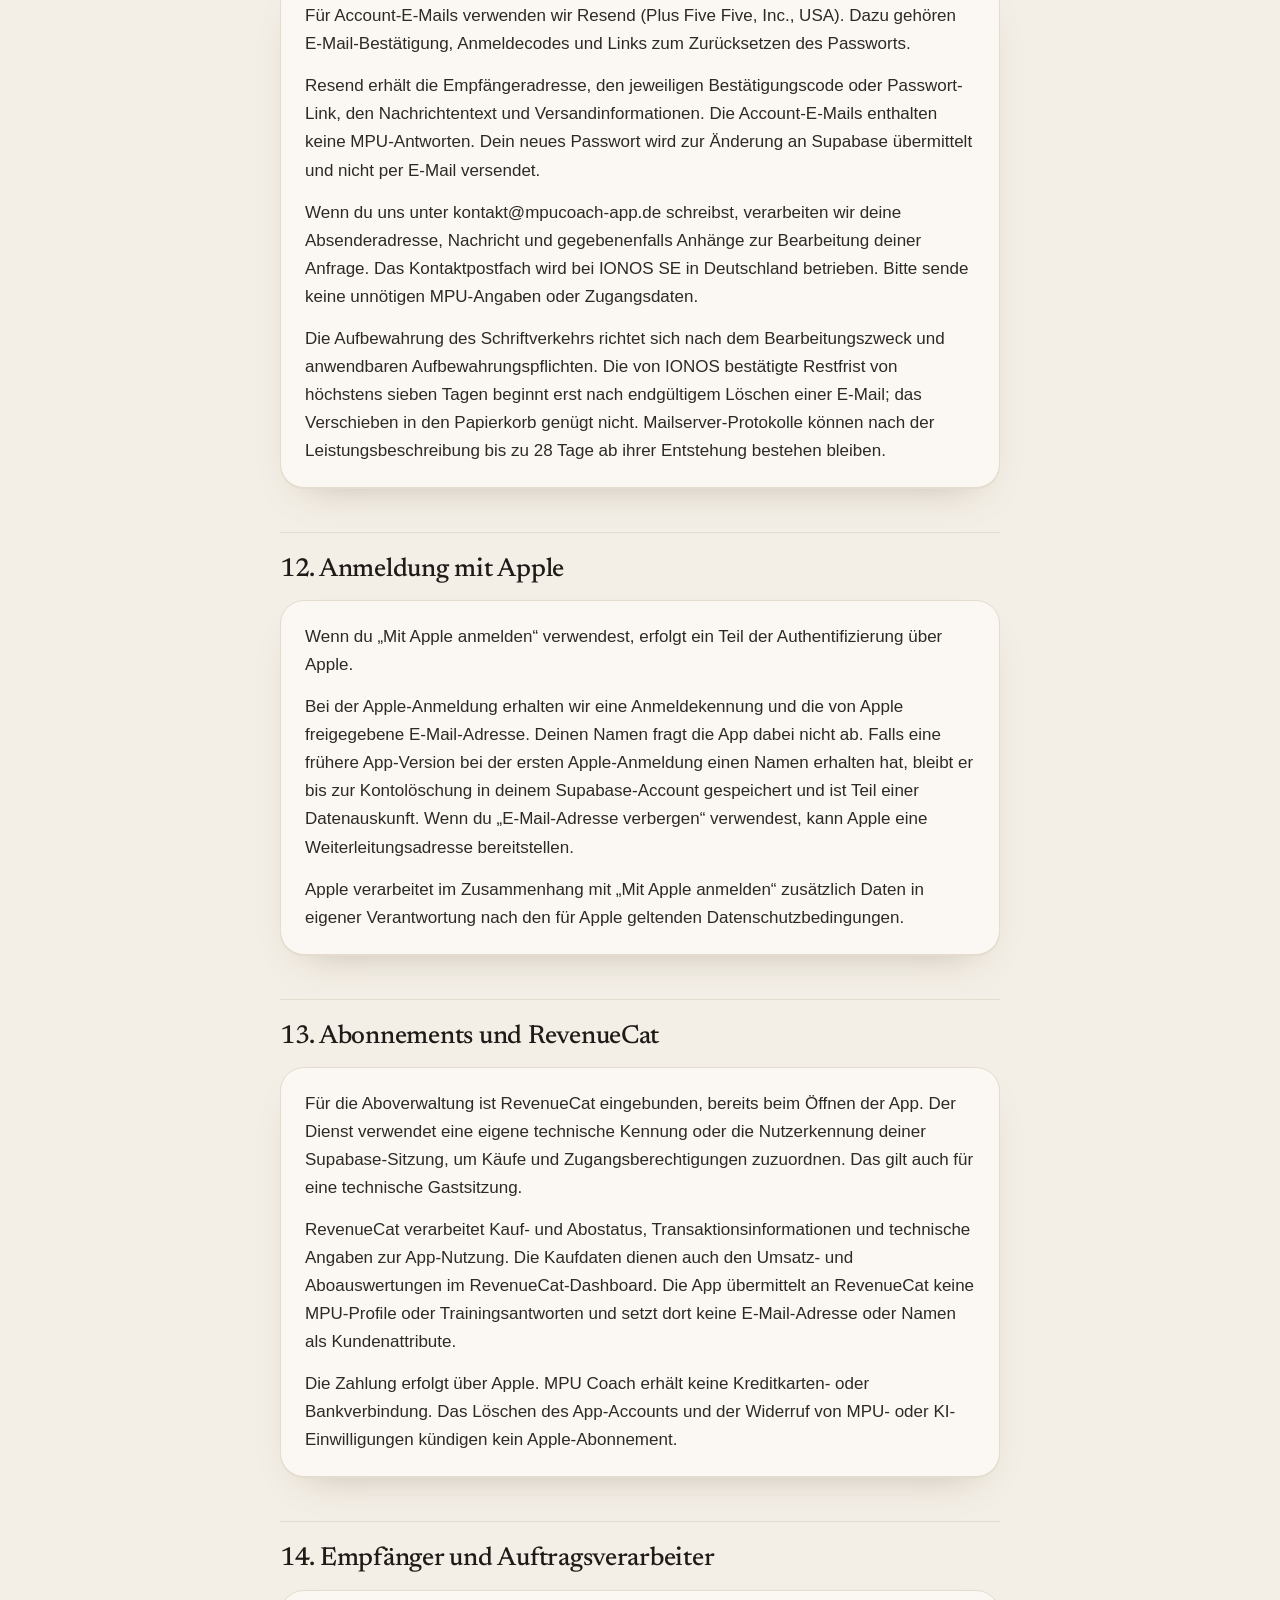
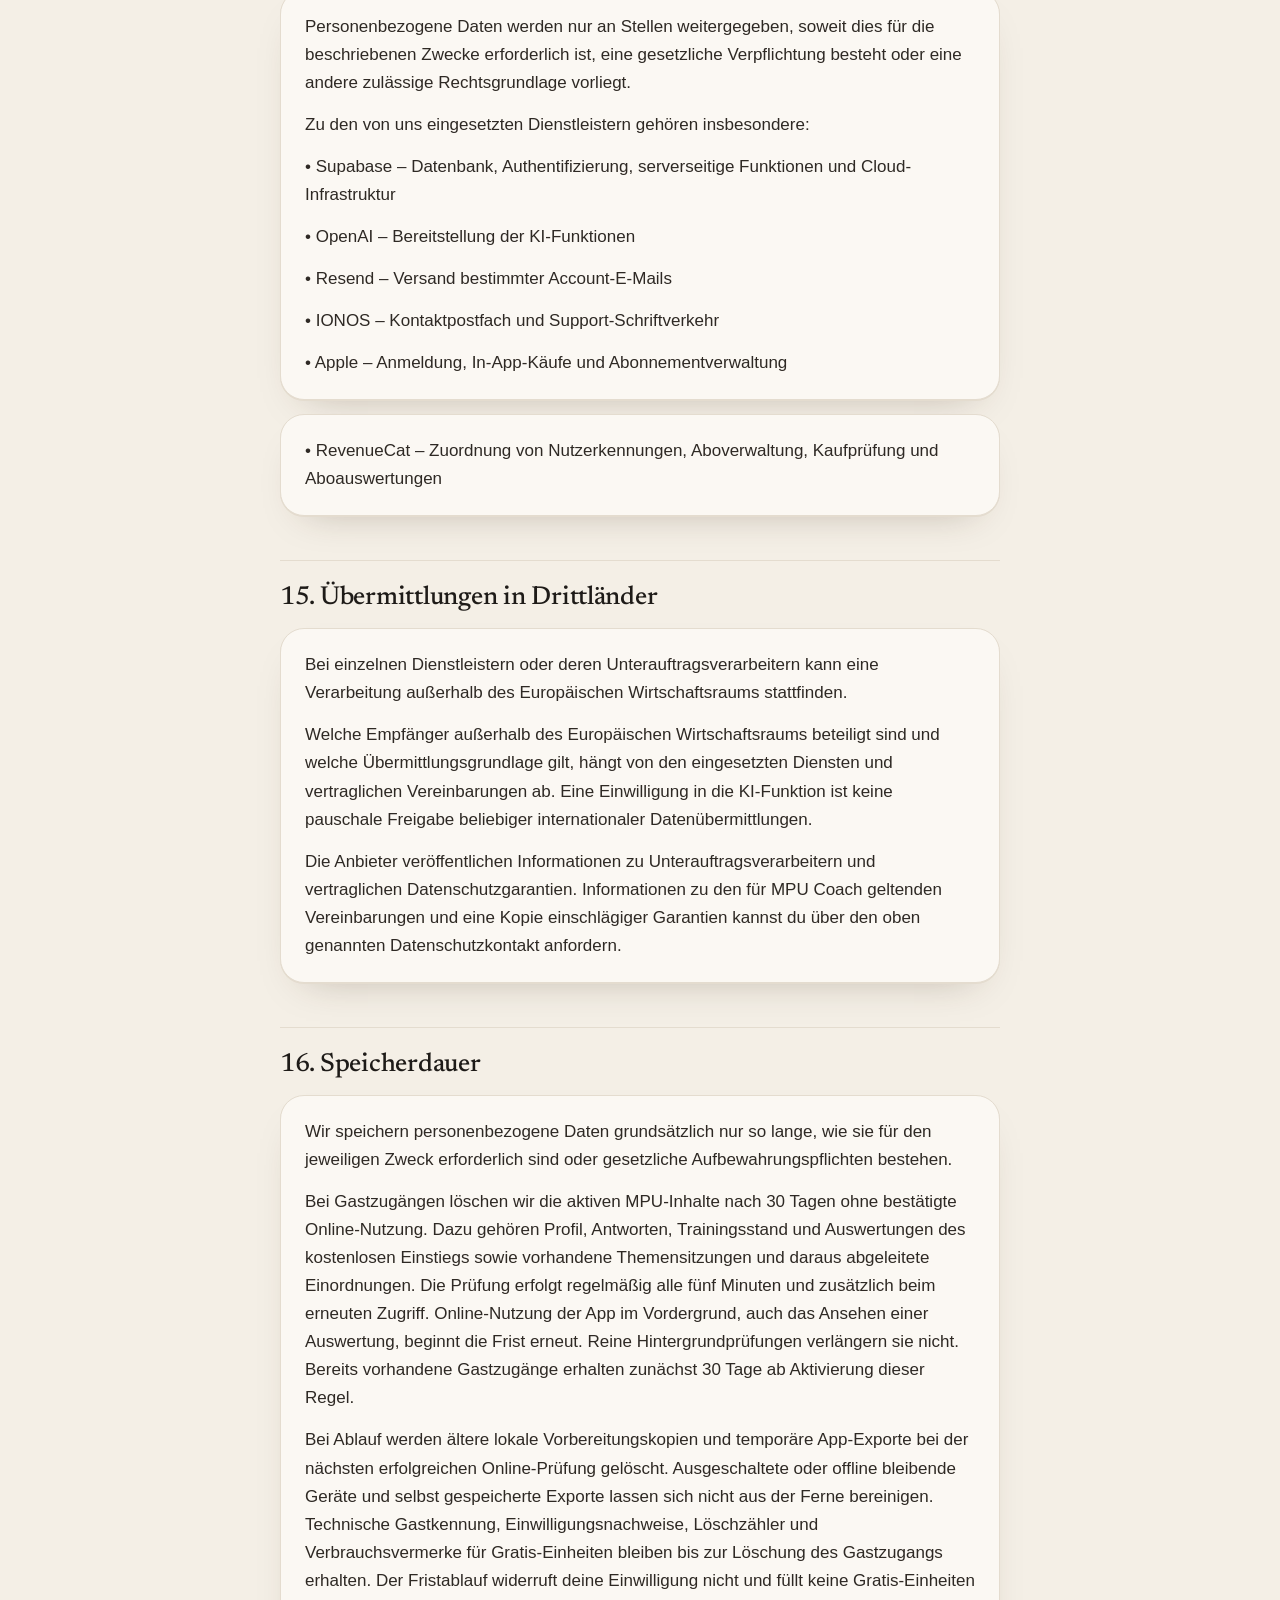
==== commit c7a5d6fb: "Update website" ====
--- a/datenschutz.html
+++ b/datenschutz.html
@@ -3,6 +3,8 @@
 <head>
 <meta charset="utf-8">
 <meta name="viewport" content="width=device-width, initial-scale=1">
+<meta name="theme-color" content="#F4EFE6">
+<meta name="color-scheme" content="light">
 <title>Datenschutzerklärung – MPU Coach</title>
 <meta name="description" content="Datenschutzerklärung der App MPU Coach.">
 <link rel="icon" href="favicon.png">
@@ -12,9 +14,9 @@
 <body>
 <header class="top"><div class="wrap">
   <a class="brand" href="index.html"><img src="icon.png" alt=""><span>MPU Coach</span></a>
-  <nav><a href="support.html">Support</a><a href="datenschutz.html">Datenschutz</a><a href="impressum.html">Impressum</a></nav>
+  <nav><a href="support.html">Support</a><a href="datenschutz.html" aria-current="page">Datenschutz</a><a href="impressum.html">Impressum</a></nav>
 </div></header>
-<main class="wrap">
+<main class="wrap policy">
 <h1>Datenschutzerklärung</h1>
 <p class="muted">Diese Datenschutzerklärung entspricht dem Text in der App MPU Coach.</p>
 <p>Der Schutz deiner persönlichen Daten ist uns besonders wichtig. Diese Datenschutzerklärung informiert dich darüber, welche personenbezogenen Daten bei der Nutzung von MPU Coach verarbeitet werden, zu welchen Zwecken dies geschieht und welche Rechte du hast.</p>
@@ -101,7 +103,7 @@
 <h2>6. Lokale Speicherung</h2>
 <section class="card">
 <p>MPU Coach speichert bestimmte Daten lokal auf deinem Gerät, damit die App auch ohne permanenten Abruf aus der Cloud funktioniert.</p>
-<p>Dazu gehören dein MPU-Profil, Trainings mit Antworten und KI-Auswertungen, Simulationen mit gespeicherten Nachtrainings, Vergleiche sowie Widersprüche und Klärungsverläufe. Auch die abgeleiteten Themenzuordnungen von „Mein Weg“ werden mit ihren Quellenverweisen gespeichert. Dazu kommen themenbezogene Sitzungen, ihre unveränderten Antworten, getrennte KI-Rückmeldungen, offene Punkte und der Stand zum späteren Fortsetzen. Die Daten sind in der App nach der jeweiligen Nutzerkennung getrennt. Abmelden löscht diese lokalen Kopien nicht.</p>
+<p>Dazu gehören dein MPU-Profil, Trainings mit Antworten und KI-Auswertungen, Simulationen mit gespeicherten Nachtrainings, Vergleiche sowie Widersprüche und Klärungsverläufe. Auch die abgeleiteten Themenzuordnungen von „Mein Weg“ werden mit ihren Quellenverweisen gespeichert. Dazu kommen themenbezogene Sitzungen, ihre unveränderten Antworten, getrennte KI-Rückmeldungen, offene Punkte und der Stand zum späteren Fortsetzen. Auch Einträge im Stimmungs-Tagebuch werden gespeichert. Die Daten sind in der App nach der jeweiligen Nutzerkennung getrennt. Abmelden löscht diese lokalen Kopien nicht.</p>
 <p>Die Vorbereitung und Anmeldesitzung liegen im lokalen App-Speicher. Auch eine noch offene E-Mail-Bestätigung und ein gerätegebundener Nachweis für das Zurücksetzen des Passworts können dort gespeichert sein. Es wird keine Ende-zu-Ende-Verschlüsselung der MPU-Inhalte zugesichert; die Sicherheitsmechanismen des Geräts und Betriebssystems bleiben wichtig.</p>
 <p>Für wiederaufnehmbare KI-Anfragen speichert die App lokal technische Auftragskennungen, Modus, Prüfsumme und Zeitpunkte sowie die Zuordnung zu Account und Einwilligungsstand. Dieses lokale Auftragsprotokoll enthält keine zusätzliche Kopie deiner Antworten oder der KI-Ergebnisse. Noch nicht bestätigte KI- und Sprachwiderrufe werden mit ihrer Auftragskennung lokal vorgemerkt, damit sie nach einer Unterbrechung eindeutig bestätigt werden können.</p>
 <p>Noch nicht abgeschickte Antworten im kostenlosen Einstieg werden auf diesem Gerät als Entwurf gespeichert und der jeweiligen Frage und Vorbereitung zugeordnet. Sie werden nicht als Entwurf in die Cloud synchronisiert. Der lokale Vorbereitungsexport enthält auch diese Entwürfe. Die Löschregeln für deine MPU-Inhalte gelten ebenfalls für sie.</p>
@@ -137,7 +139,8 @@
 <p>Wenn du eine Antwort einsprichst, senden wir ausschließlich die vorübergehende Aufnahme über Supabase an OpenAI zur Transkription. Deine Stimme und der gesprochene Inhalt können personenbezogene und sensible MPU-Daten enthalten. Dafür holt die App vor der ersten Aufnahme eine gesonderte, freiwillige Einwilligung ein. Nach Widerruf oder Änderung der zugrunde liegenden KI-Einwilligung wird sie erneut benötigt. Der zurückgegebene Text erscheint zunächst zur Prüfung im Eingabebereich. Passt er vollständig in das Antwortfeld, wird er dort ergänzt; bei Überschreiten der Eingabegrenze wird er gesondert zur Prüfung angezeigt. Du kannst ihn prüfen und ändern. Die Spracheingabe sendet deine Antwort nicht automatisch ab.</p>
 <p>MPU Coach legt Sprachaufnahmen und noch nicht übernommene Transkripte nicht dauerhaft in der Datenbank oder einem Cloud-Dateispeicher ab. Supabase verarbeitet sie während der Anfrage vorübergehend. Aufträge mit Kennung, Umfang, Zeitpunkten und Verarbeitungsstand, ohne Audio oder Transkript, werden nach sieben Tagen im nächsten geplanten viertelstündlichen Löschlauf entfernt. Beim Widerruf der Spracheingabe oder KI-Verarbeitung sowie beim Löschen der MPU-Vorbereitung werden sie früher gelöscht. Inhaltsfreie Verbrauchsvermerke für die Kosten- und Missbrauchsbegrenzung bleiben bis zu 24 Stunden zuzüglich des nächsten Löschlaufs bestehen; sie werden bei Kontolöschung ebenfalls entfernt. Dienststörungen können diese Bereinigungen verzögern. Einwilligungsnachweise bleiben wie die übrige Einwilligungshistorie nachvollziehbar. Erst im normalen Trainingsablauf gespeicherter Text unterliegt den bisherigen Aufbewahrungs- und Löschregeln.</p>
 <p>Zur Kostenkontrolle und um übermäßige Nutzung zu erkennen, zählen wir nach jeder abgeschlossenen KI-Anfrage serverseitig, wie viel davon für deinen Zugang angefallen ist. Gespeichert werden je Kalendertag, Funktion (zum Beispiel Trainingsfeedback oder Spracheingabe) und KI-Modell nur die Anzahl der Anfragen, die Zahl der verarbeiteten Tokens und bei der Spracheingabe die Aufnahmedauer in Sekunden. Diese Zählung enthält keine Fragen, Antworten, Aufnahmen, Transkripte oder KI-Rückmeldungen und wird nicht an Dritte weitergegeben. Rechtsgrundlage ist Art. 6 Abs. 1 lit. f DSGVO; unser berechtigtes Interesse ist ein wirtschaftlich tragfähiger und missbrauchsgeschützter Betrieb. Die Zählung wird nach 400 Tagen im nächsten täglichen Löschlauf und bei Kontolöschung entfernt. Ein Widerruf oder das Löschen der MPU-Vorbereitung setzt sie nicht zurück. Sie ist Teil einer Datenauskunft.</p>
-<p>Die Erinnerung nach einer Pause ist freiwillig und standardmäßig ausgeschaltet. Nach deinem ersten Fokustraining fragt die App einmal, ob du sie möchtest; ändern kannst du das jederzeit in „Profil &amp; Einstellungen“. Eingeschaltet plant die App lokal auf deinem Gerät höchstens eine Mitteilung: Hast du die App 2 Tage nicht geöffnet, erscheint eine kurze Erinnerung, nachts verschoben auf 9 Uhr. Öffnest du die App danach nicht, folgen keine weiteren. Für den Text kann die App lokal deinen MPU-Termin (als Tage bis zum Termin) und deinen Abo-Status berücksichtigen. Dafür werden keine Daten an uns oder Dritte übermittelt und kein Push-Kennzeichen erzeugt oder gespeichert. Der Mitteilungstext enthält keine Inhalte aus deiner Vorbereitung; wie bei jeder Mitteilung zeigt iOS dabei den App-Namen an. Du kannst die Erinnerung jederzeit dort oder in den iPhone-Einstellungen ausschalten.</p>
+<p>Die Erinnerung nach einer Pause ist freiwillig und standardmäßig ausgeschaltet. Nach deinem ersten Fokustraining fragt die App einmal, ob du sie möchtest; ändern kannst du das jederzeit im „Profil“. Eingeschaltet plant die App lokal auf deinem Gerät höchstens eine Mitteilung: Hast du die App 2 Tage nicht geöffnet, erscheint eine kurze Erinnerung, nachts verschoben auf 9 Uhr. Öffnest du die App danach nicht, folgen keine weiteren. Für den Text kann die App lokal deinen MPU-Termin (als Tage bis zum Termin) und deinen Abo-Status berücksichtigen. Dafür werden keine Daten an uns oder Dritte übermittelt und kein Push-Kennzeichen erzeugt oder gespeichert. Der Mitteilungstext enthält keine Inhalte aus deiner Vorbereitung; wie bei jeder Mitteilung zeigt iOS dabei den App-Namen an. Du kannst die Erinnerung jederzeit dort oder in den iPhone-Einstellungen ausschalten.</p>
+<p>Im Stimmungs-Tagebuch kannst du freiwillig für einen Tag eine Stimmung (ruhig, zuversichtlich, unsicher, angespannt oder schwer) und einen optionalen eigenen Satz festhalten. Wir speichern dazu den Kalendertag sowie den Erstellungs- und Änderungszeitpunkt. Diese Angaben können Rückschlüsse auf dein Befinden zulassen und gehören zu deiner MPU-Vorbereitung: Sie werden nur mit deiner Einwilligung zu MPU-Daten gespeichert (Art. 9 Abs. 2 lit. a DSGVO), mit einem registrierten Account in der Cloud abgeglichen und nicht an OpenAI oder andere KI-Dienste übermittelt. Sie werden mit deiner Vorbereitung, beim Widerruf der MPU-Einwilligung, nach Ablauf der Aufbewahrungsfristen oder mit deinem Account gelöscht und sind Teil von Datenexport und Datenauskunft.</p>
 <p>Nach einigen abgeschlossenen Trainings kann die App iOS bitten, Apples Bewertungsfenster anzuzeigen. Ob und wie oft es erscheint, entscheidet iOS. Eine Bewertung gibst du direkt bei Apple ab; wir erhalten daraus keine personenbezogenen Daten. Beim Weiterempfehlen öffnet die App nur das Teilen-Menü deines iPhones; Empfänger und Weg wählst du selbst.</p>
 <p>Die Aufnahme liegt bis zur Verarbeitung als temporäre Datei im App-Cache auf diesem Gerät. Nach erfolgreicher Umwandlung wird sie vor der Textübernahme entfernt. Abbruch, Verlassen der Eingabe oder Hintergrundwechsel lösen ebenfalls die Bereinigung aus. Nach einem vorübergehenden Fehler steht ein ausdrücklich gewählter Wiederholungsversuch für zwei Minuten bereit; ohne diesen Versuch wird die Datei anschließend bereinigt. Während eines gewählten Versuchs bleibt sie bis zu dessen Abschluss erforderlich. Scheitert auch dieser Versuch vorübergehend, beginnt erneut ein zweiminütiges Entscheidungsfenster. Die App sendet die Aufnahme nicht automatisch erneut. Nach einem App-Abbruch verbliebene Aufnahmedateien werden beim nächsten Start beziehungsweise vor einer neuen Aufnahme bereinigt. Schlägt die lokale Dateilöschung fehl, kann sie sich bis zur erfolgreichen Bereinigung verzögern; die App blockiert in diesem Fall eine weitere Aufnahme.</p>
 <p>Für die verwendete Audio-Transkriptionsschnittstelle weist OpenAI in seiner aktuellen API-Dokumentation keine Speicherung von Anwendungszustand und keine Aufbewahrung von Inhalten in Missbrauchsprotokollen aus. Diese Angabe betrifft diese Schnittstelle; sie ist keine allgemeine Zusage, dass bei sämtlichen beteiligten Diensten keinerlei technische Daten entstehen.</p>
@@ -265,7 +268,7 @@
 <p>Die jeweils aktuelle Fassung ist innerhalb der App abrufbar.</p>
 <p>Das Aktualisieren dieser Erklärung erteilt keine neue Einwilligung und ändert keine bereits dokumentierte Entscheidung. Ist für eine geänderte Verarbeitung eine neue Einwilligung erforderlich, zeigt die App den maßgeblichen Einwilligungstext und fragt dich erneut ausdrücklich.</p>
 </section>
-<p>Stand: 14. Oktober 2026</p>
+<p>Stand: 18. Oktober 2026</p>
 
 </main>
 <footer><div class="wrap">
--- a/style.css
+++ b/style.css
@@ -1,24 +1,21 @@
+/* MPU Coach website – always the app's light cream and wood style.
+   Fonts are served from this site (no third-party font requests). */
+@font-face { font-family: "Newsreader"; src: url("fonts/newsreader-500.ttf") format("truetype"); font-weight: 500; font-style: normal; font-display: swap; }
+@font-face { font-family: "Newsreader"; src: url("fonts/newsreader-400-italic.ttf") format("truetype"); font-weight: 400; font-style: italic; font-display: swap; }
 :root {
-  --bg: #F7F8FC;
-  --surface: #FFFFFF;
-  --ink: #172235;
-  --body: #1F2937;
-  --muted: #637087;
-  --border: #E1E6EE;
-  --accent: #2F6BFF;
-  --accent-soft: #EDF3FF;
-}
-@media (prefers-color-scheme: dark) {
-  :root {
-    --bg: #080A0D;
-    --surface: #141519;
-    --ink: #ECECEF;
-    --body: #D7D7DC;
-    --muted: #A7A7B0;
-    --border: #282A30;
-    --accent: #198CFF;
-    --accent-soft: #1B1D23;
-  }
+  --bg: #F4EFE6;
+  --surface: #FBF8F3;
+  --surface-2: #EFE7DA;
+  --ink: #1E1B18;
+  --body: #2E2924;
+  --muted: #6B6259;
+  --border: #E4DCCF;
+  --accent: #6B4A2E;
+  --on-accent: #FFFFFF;
+  --sage: #E6EBE3;
+  --sage-ink: #3F5A45;
+  --shadow: 0 1px 0 #E4DCCF, 0 18px 40px -26px rgba(60, 40, 20, 0.35);
+  color-scheme: light;
 }
 * { box-sizing: border-box; }
 html { -webkit-text-size-adjust: 100%; }
@@ -26,35 +23,48 @@
   margin: 0;
   background: var(--bg);
   color: var(--body);
-  font: 17px/1.6 -apple-system, BlinkMacSystemFont, "SF Pro Text", "Segoe UI", Roboto, Helvetica, Arial, sans-serif;
+  font: 17px/1.65 -apple-system, BlinkMacSystemFont, "SF Pro Text", "Segoe UI", Roboto, Helvetica, Arial, sans-serif;
 }
-a { color: var(--accent); text-decoration: none; }
-a:hover { text-decoration: underline; }
+a { color: var(--accent); text-decoration: none; font-weight: 600; }
+a:hover { text-decoration: underline; text-underline-offset: 3px; }
 .wrap { max-width: 760px; margin: 0 auto; padding: 0 20px; }
-header.top { padding: 20px 0; }
+header.top { padding: 22px 0; }
 header.top .wrap { display: flex; align-items: center; justify-content: space-between; gap: 12px; }
-.brand { display: flex; align-items: center; gap: 10px; color: var(--ink); font-weight: 700; font-size: 18px; }
-.brand img { width: 36px; height: 36px; border-radius: 22.5%; }
-nav a { color: var(--muted); font-size: 15px; margin-left: 18px; }
-h1 { color: var(--ink); font-size: clamp(32px, 7vw, 48px); line-height: 1.12; letter-spacing: -0.02em; margin: 32px 0 16px; }
-h2 { color: var(--ink); font-size: 22px; line-height: 1.3; margin: 40px 0 12px; }
-h3 { color: var(--ink); font-size: 17px; margin: 16px 0 6px; }
+.brand { display: flex; align-items: center; gap: 10px; color: var(--ink); font: 500 21px/1.2 "Newsreader", Georgia, serif; }
+.brand:hover { text-decoration: none; }
+.brand img { width: 38px; height: 38px; border-radius: 22.5%; }
+nav a { color: var(--muted); font-size: 15px; font-weight: 500; margin-left: 18px; }
+nav a[aria-current="page"] { color: var(--accent); font-weight: 600; }
+h1, h2 { font-family: "Newsreader", Georgia, "Times New Roman", serif; font-weight: 500; color: var(--ink); }
+h1 { font-size: clamp(34px, 8vw, 56px); hyphens: auto; overflow-wrap: break-word; line-height: 1.08; letter-spacing: -0.02em; margin: 36px 0 18px; }
+h2 { font-size: clamp(25px, 4.6vw, 30px); line-height: 1.2; letter-spacing: -0.01em; margin: 48px 0 14px; }
+h3 { color: var(--ink); font-size: 17px; line-height: 1.4; margin: 18px 0 6px; }
+.card h3:first-child { margin-top: 0; }
 p { margin: 0 0 14px; }
+.eyebrow { font-size: 12px; font-weight: 700; letter-spacing: 0.12em; text-transform: uppercase; color: var(--muted); margin: 32px 0 0; }
 .lead { font-size: 19px; color: var(--muted); max-width: 600px; }
-.card { background: var(--surface); border: 1px solid var(--border); border-radius: 20px; padding: 20px 22px; margin: 12px 0; }
+.card { background: var(--surface); border: 1px solid var(--border); border-radius: 24px; padding: 22px 24px; margin: 14px 0; box-shadow: var(--shadow); }
 .card p:last-child { margin-bottom: 0; }
-.button { display: inline-block; background: var(--accent); color: #fff; font-weight: 600; padding: 14px 22px; border-radius: 14px; }
+.card.sage { background: var(--sage); border-color: transparent; box-shadow: none; }
+.card.sage, .card.sage h3 { color: var(--sage-ink); }
+.button { display: inline-block; background: var(--accent); color: var(--on-accent); font-weight: 600; padding: 15px 24px; border-radius: 18px; }
 .button:hover { text-decoration: none; opacity: .92; }
 .muted { color: var(--muted); font-size: 15px; }
-.shots { display: grid; grid-template-columns: 1fr 1fr; gap: 16px; margin: 32px 0; }
-.shots img { width: 100%; border-radius: 28px; border: 1px solid var(--border); display: block; }
+.quote { font: italic 400 22px/1.45 "Newsreader", Georgia, serif; color: var(--ink); margin: 0; }
+.shots { display: grid; grid-template-columns: 1fr 1fr; gap: 18px; margin: 36px 0 8px; }
+.shots img { width: 100%; border-radius: 30px; border: 1px solid var(--border); display: block; box-shadow: var(--shadow); }
 .features { list-style: none; padding: 0; margin: 0; }
-.features li { padding: 14px 0; border-top: 1px solid var(--border); }
-.features li strong { color: var(--ink); display: block; }
-footer { margin: 56px 0 0; padding: 28px 0 40px; border-top: 1px solid var(--border); }
+.features li { padding: 18px 0; border-top: 1px solid var(--border); }
+.features li:last-child { border-bottom: 1px solid var(--border); }
+.features li strong { color: var(--ink); display: block; font: 500 22px/1.3 "Newsreader", Georgia, serif; margin-bottom: 4px; }
+/* Privacy policy rendered from the app text */
+.policy h2 { font-size: 26px; margin-top: 44px; padding-top: 22px; border-top: 1px solid var(--border); }
+.policy h3 { margin-top: 22px; }
+footer { margin: 64px 0 0; padding: 28px 0 44px; border-top: 1px solid var(--border); }
 footer .wrap { display: flex; flex-wrap: wrap; gap: 8px 20px; color: var(--muted); font-size: 14px; }
-footer a { color: var(--muted); }
+footer a { color: var(--muted); font-weight: 500; }
 @media (max-width: 520px) {
   nav a { margin-left: 12px; font-size: 14px; }
   .brand span { display: none; }
+  .card { padding: 20px; }
 }
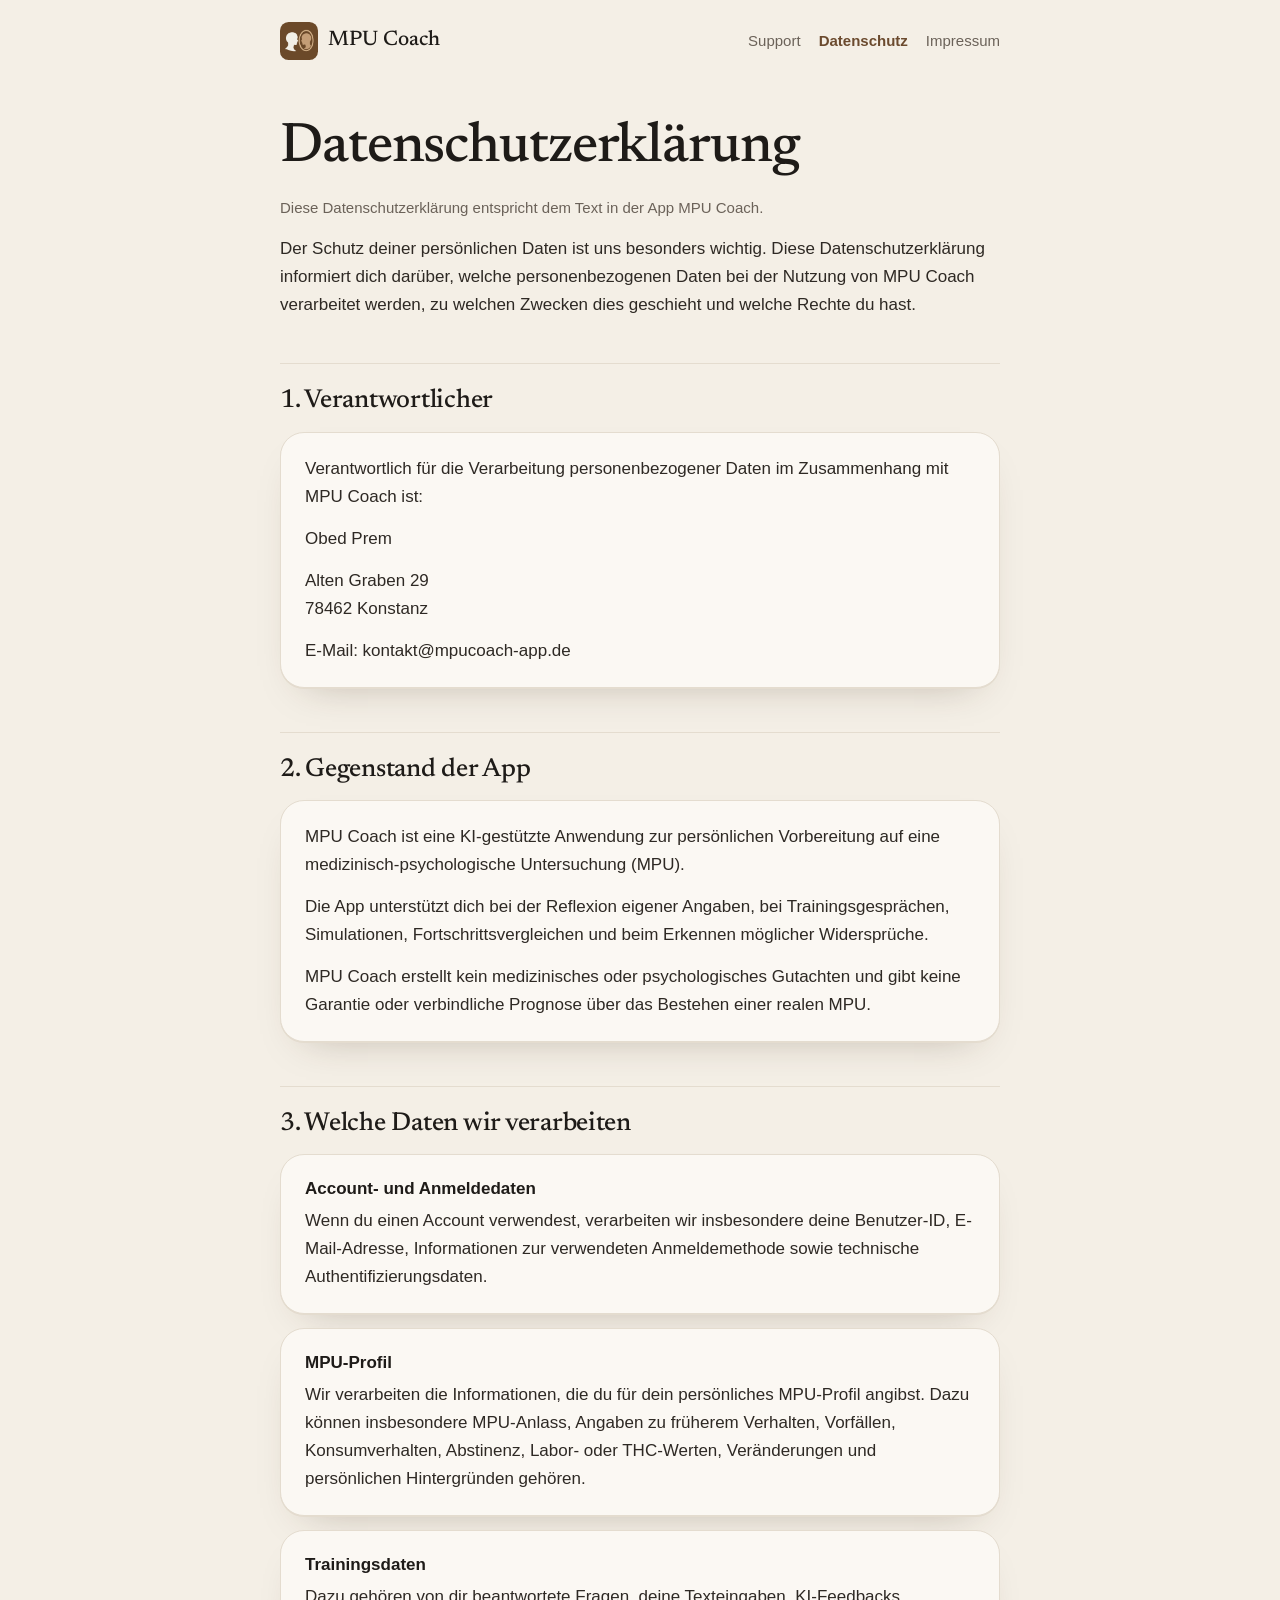
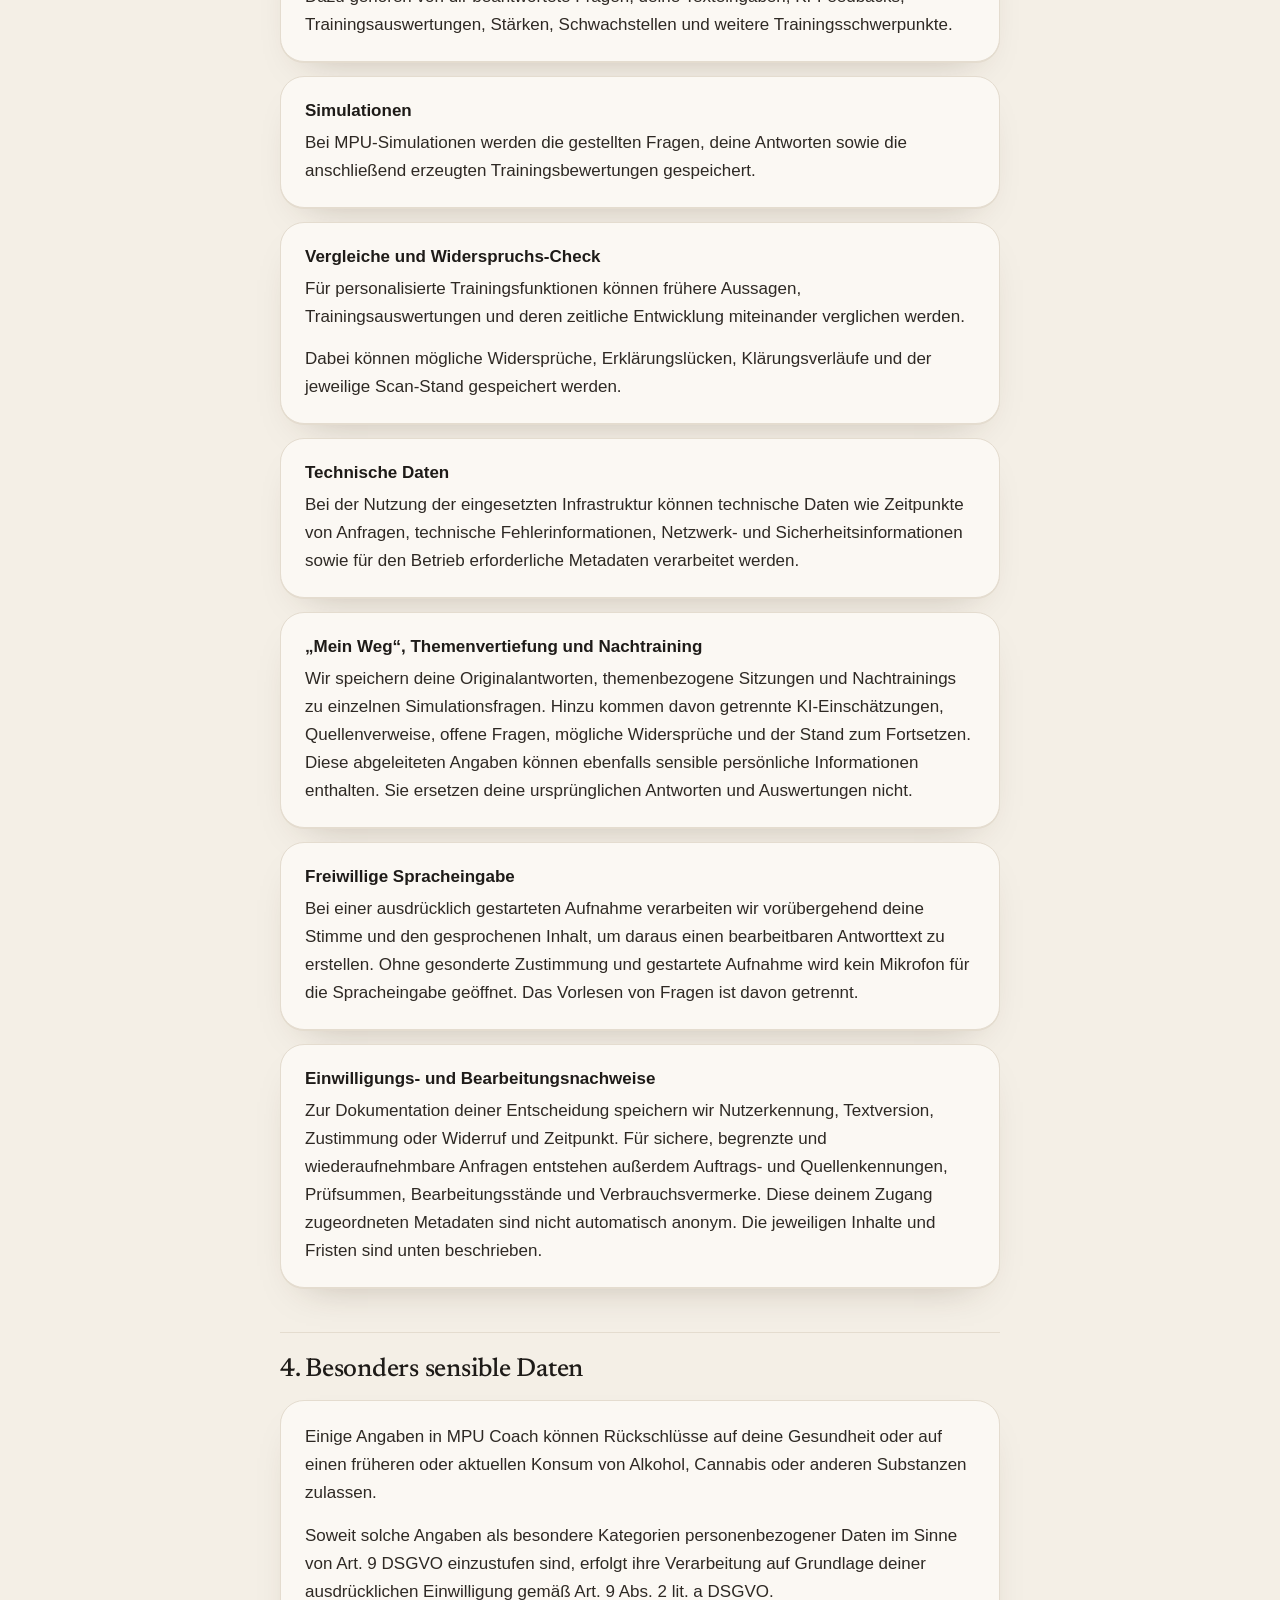
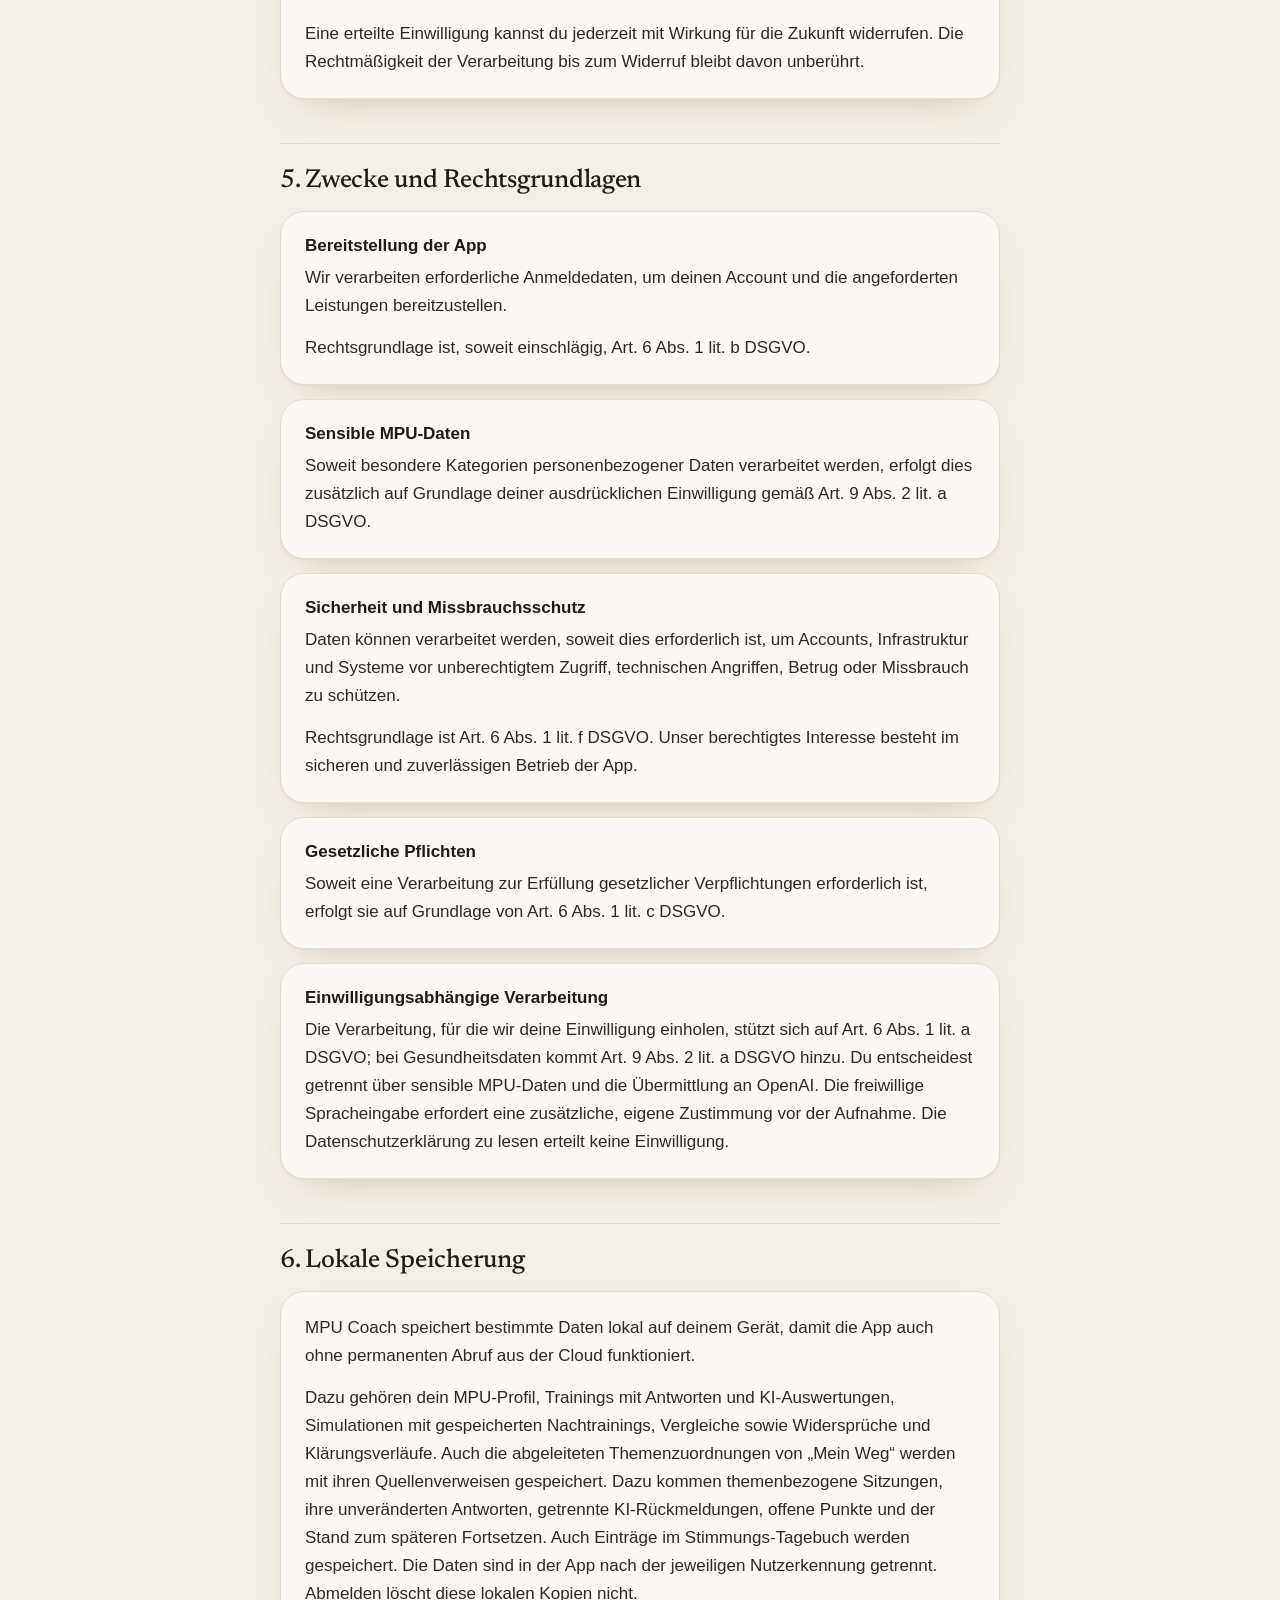
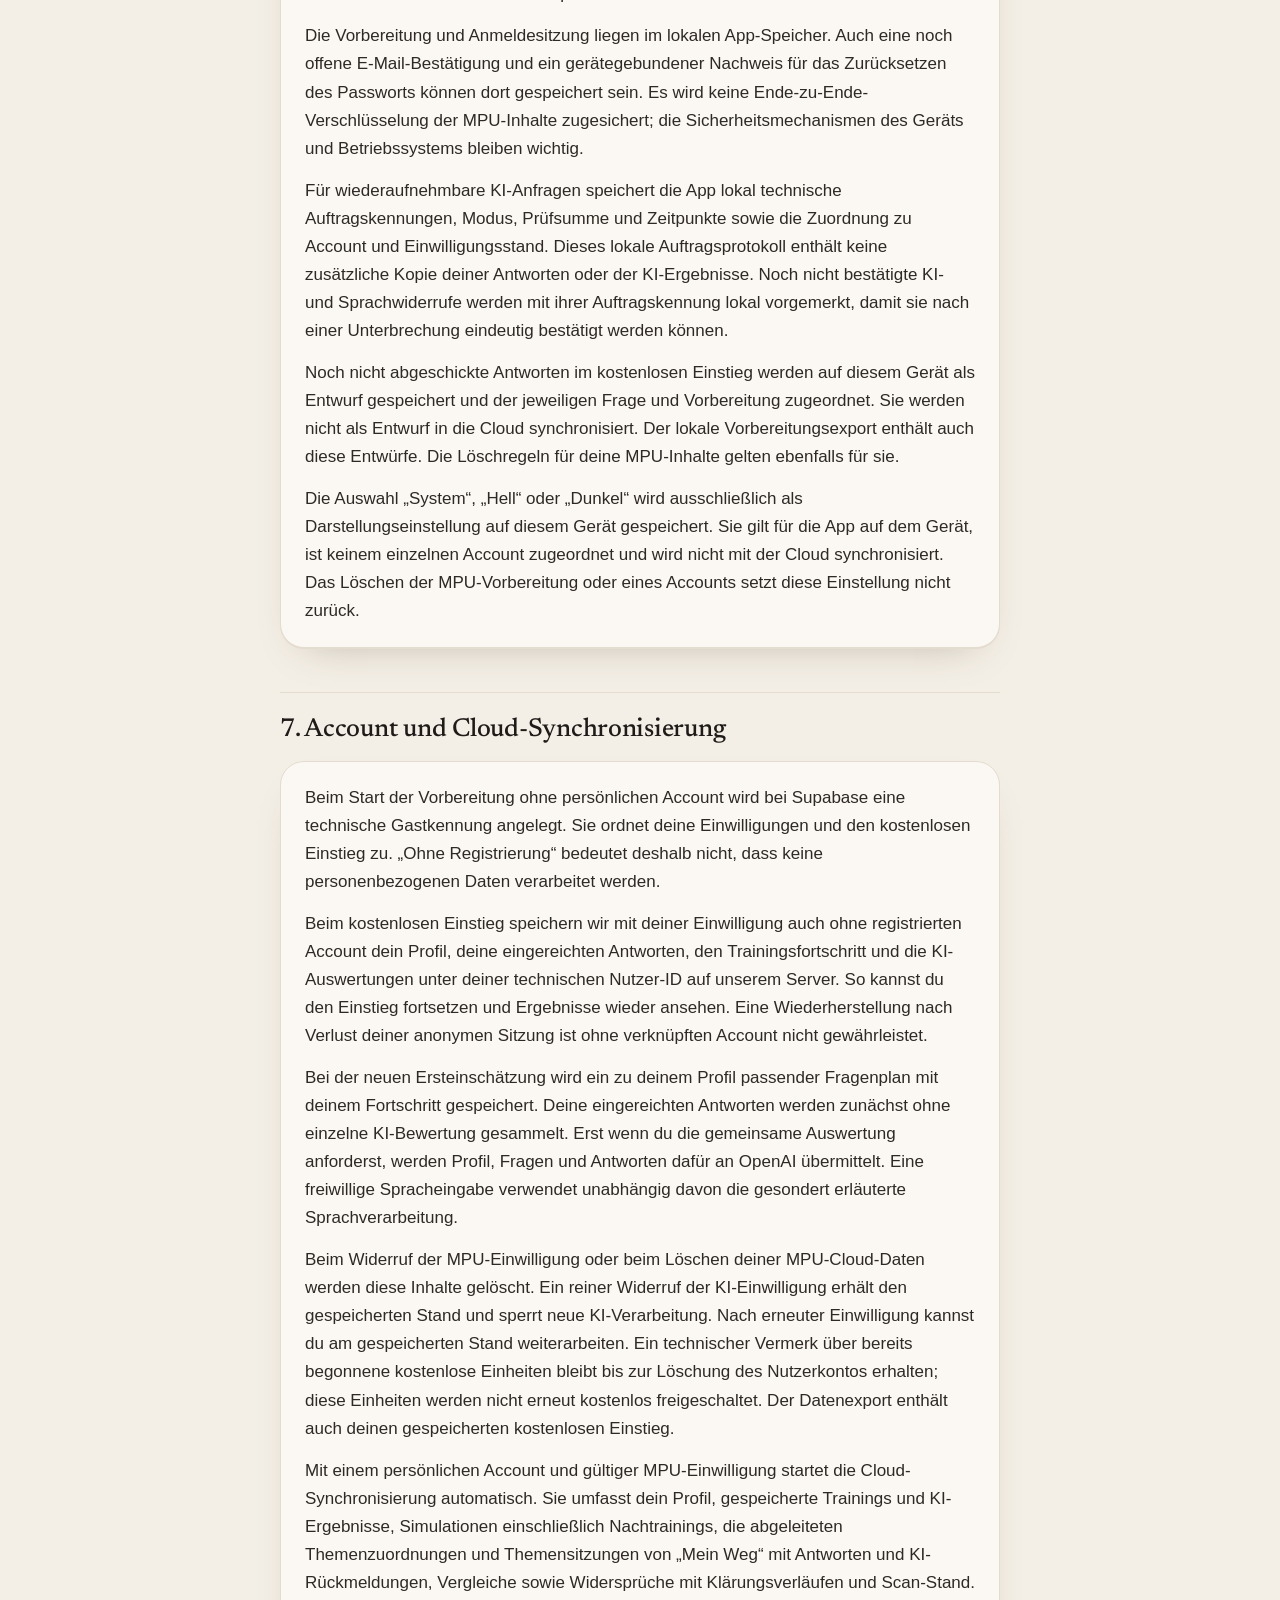
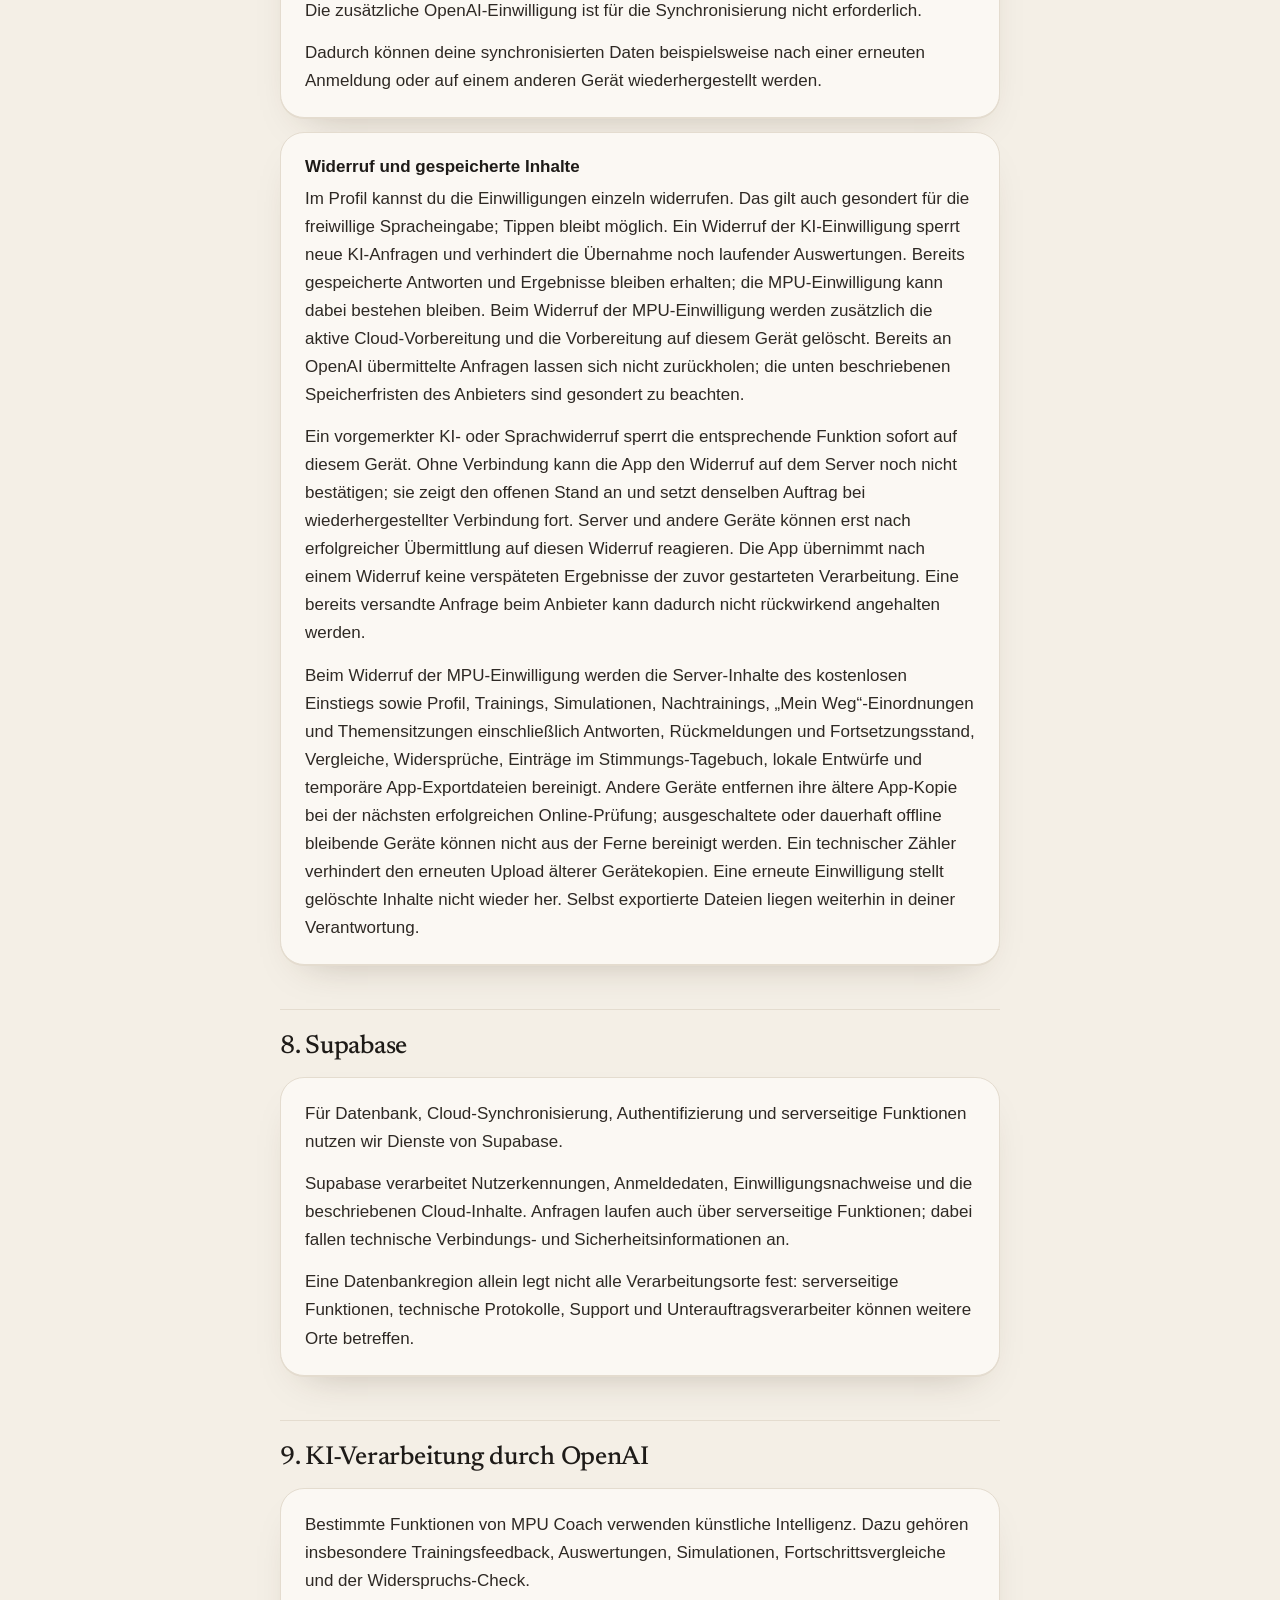
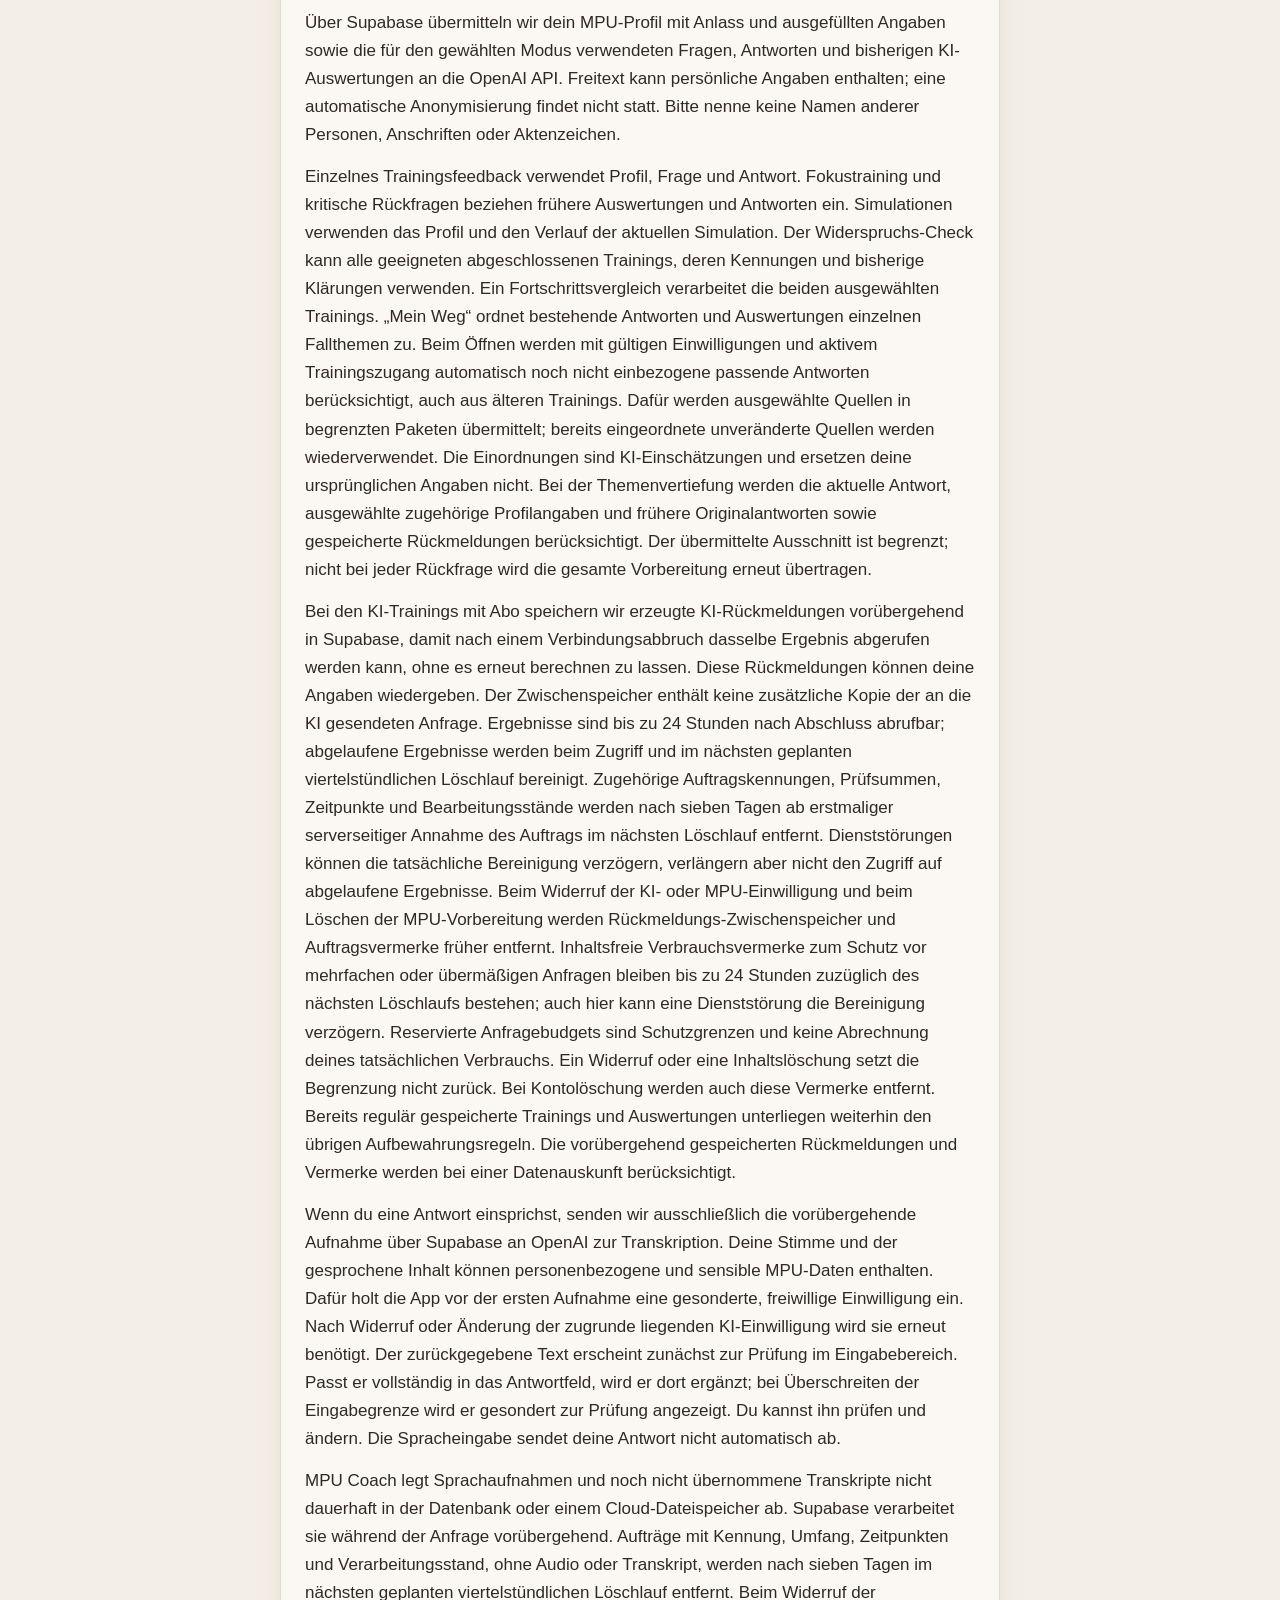
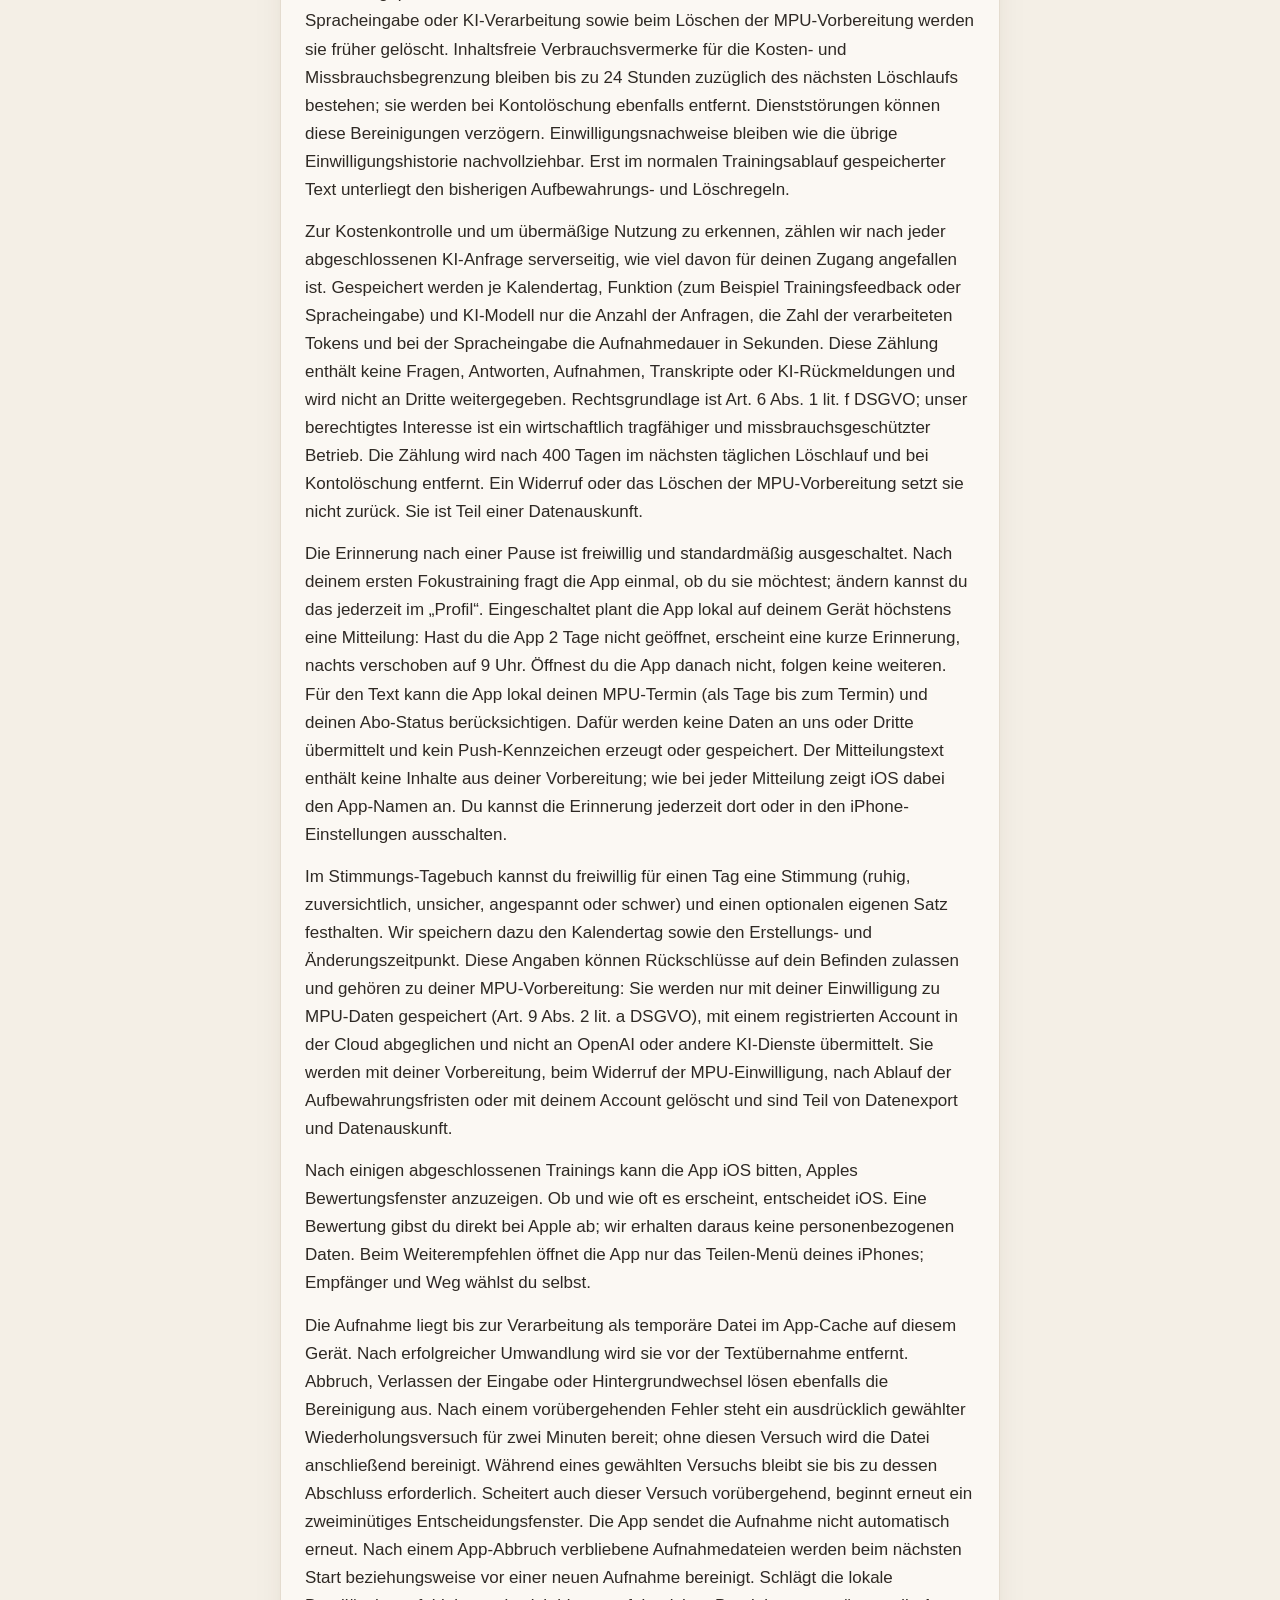
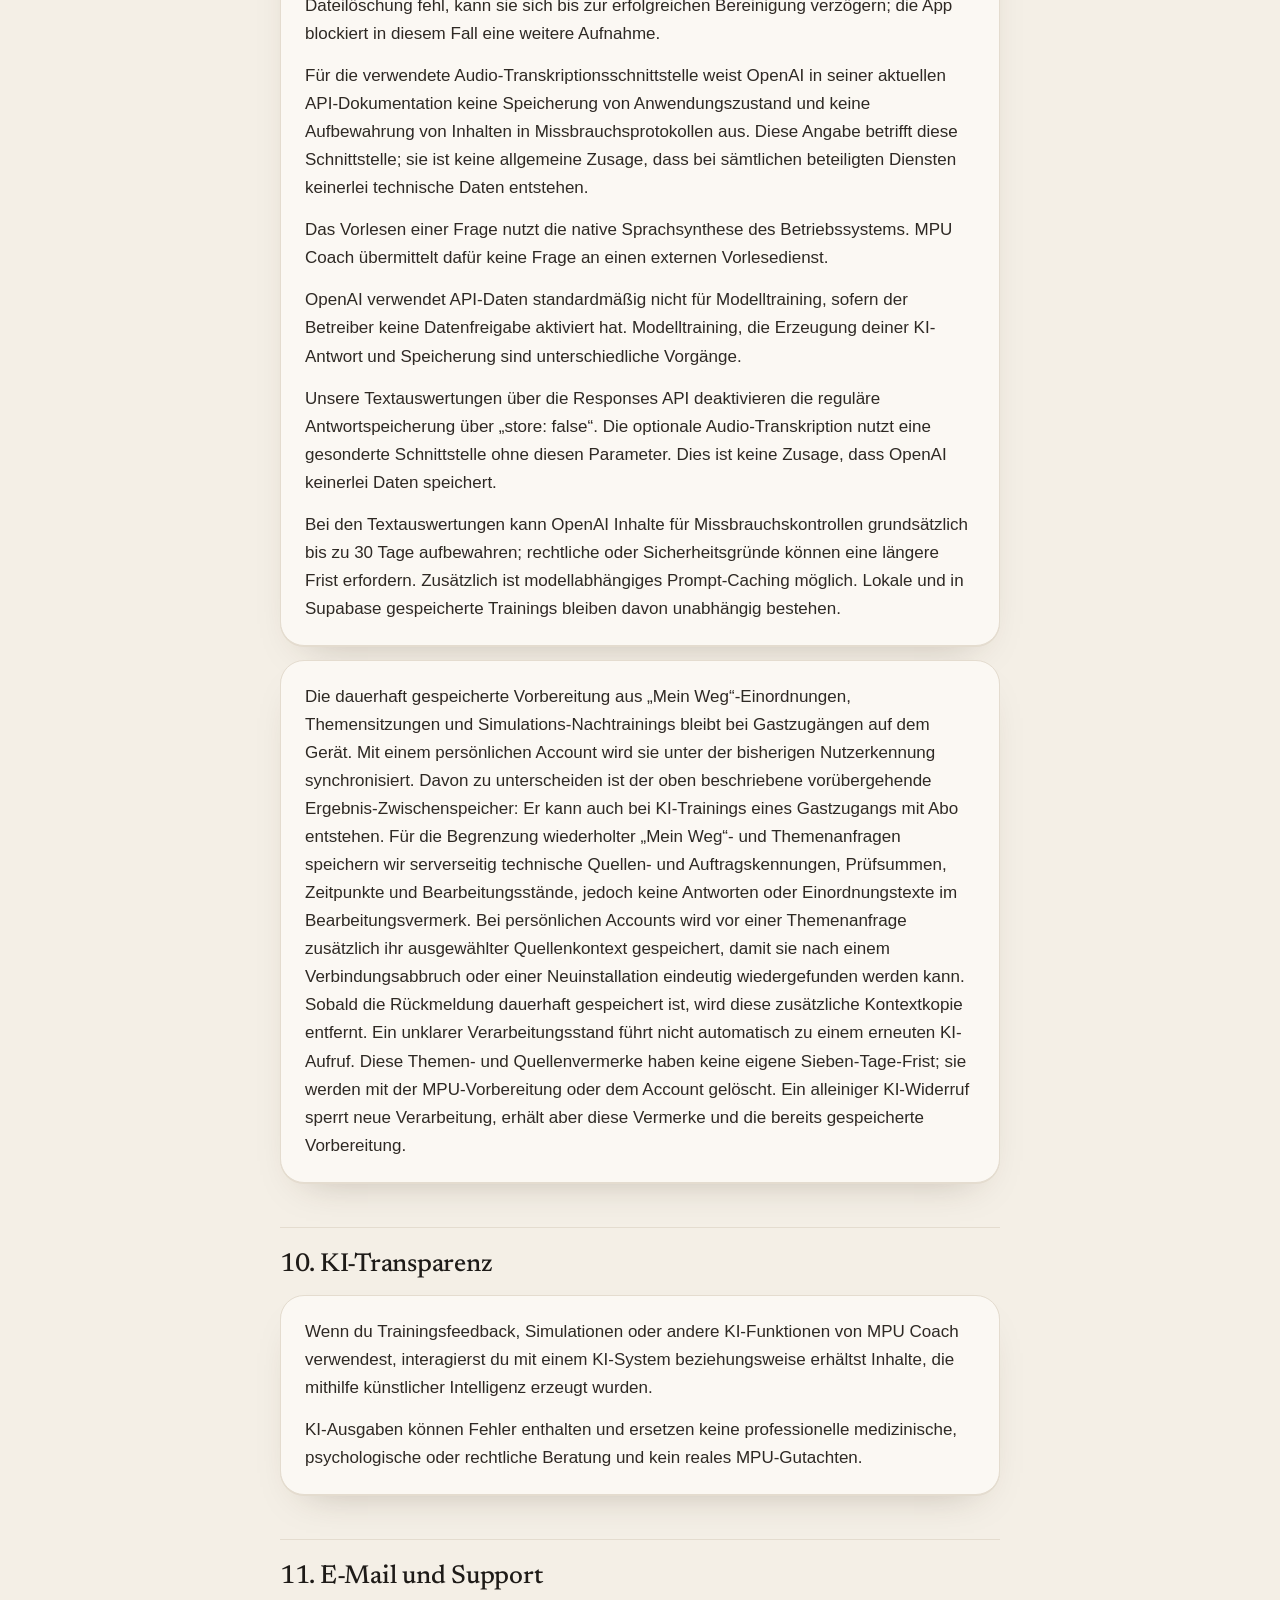
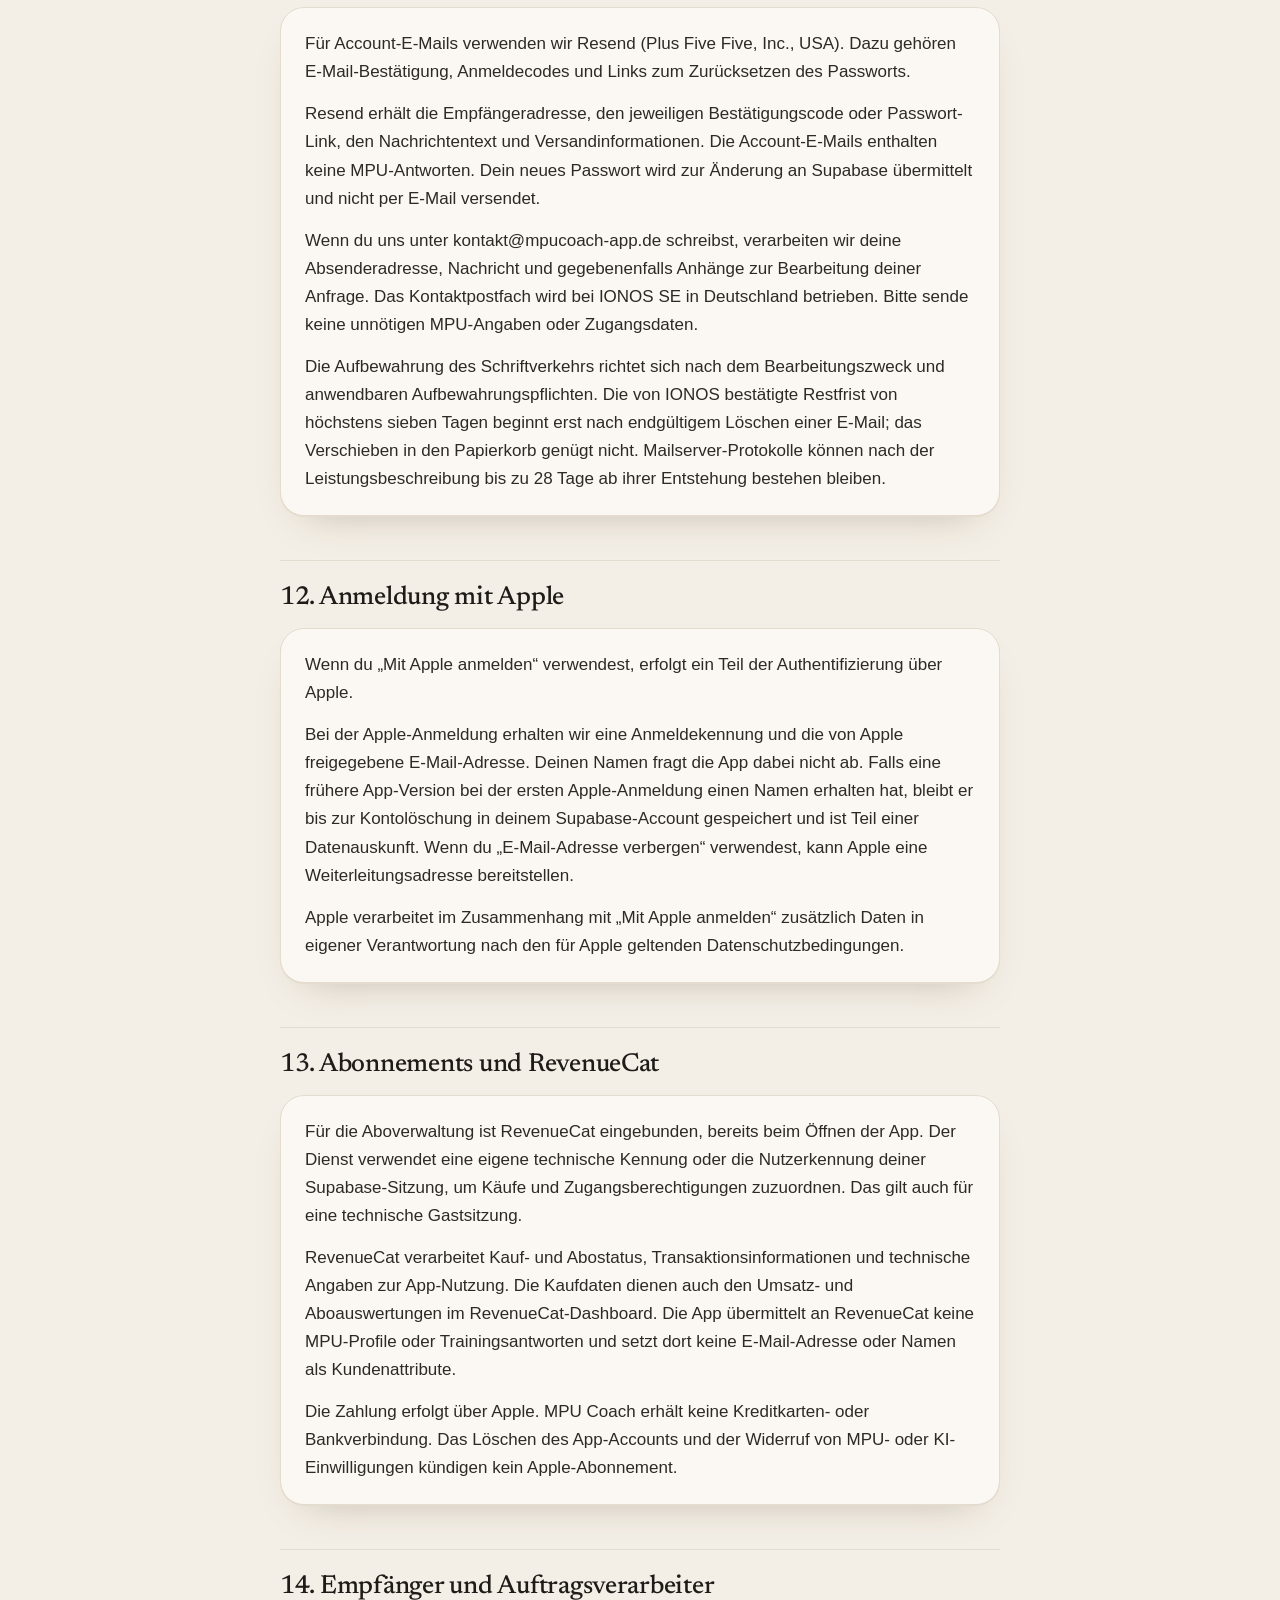
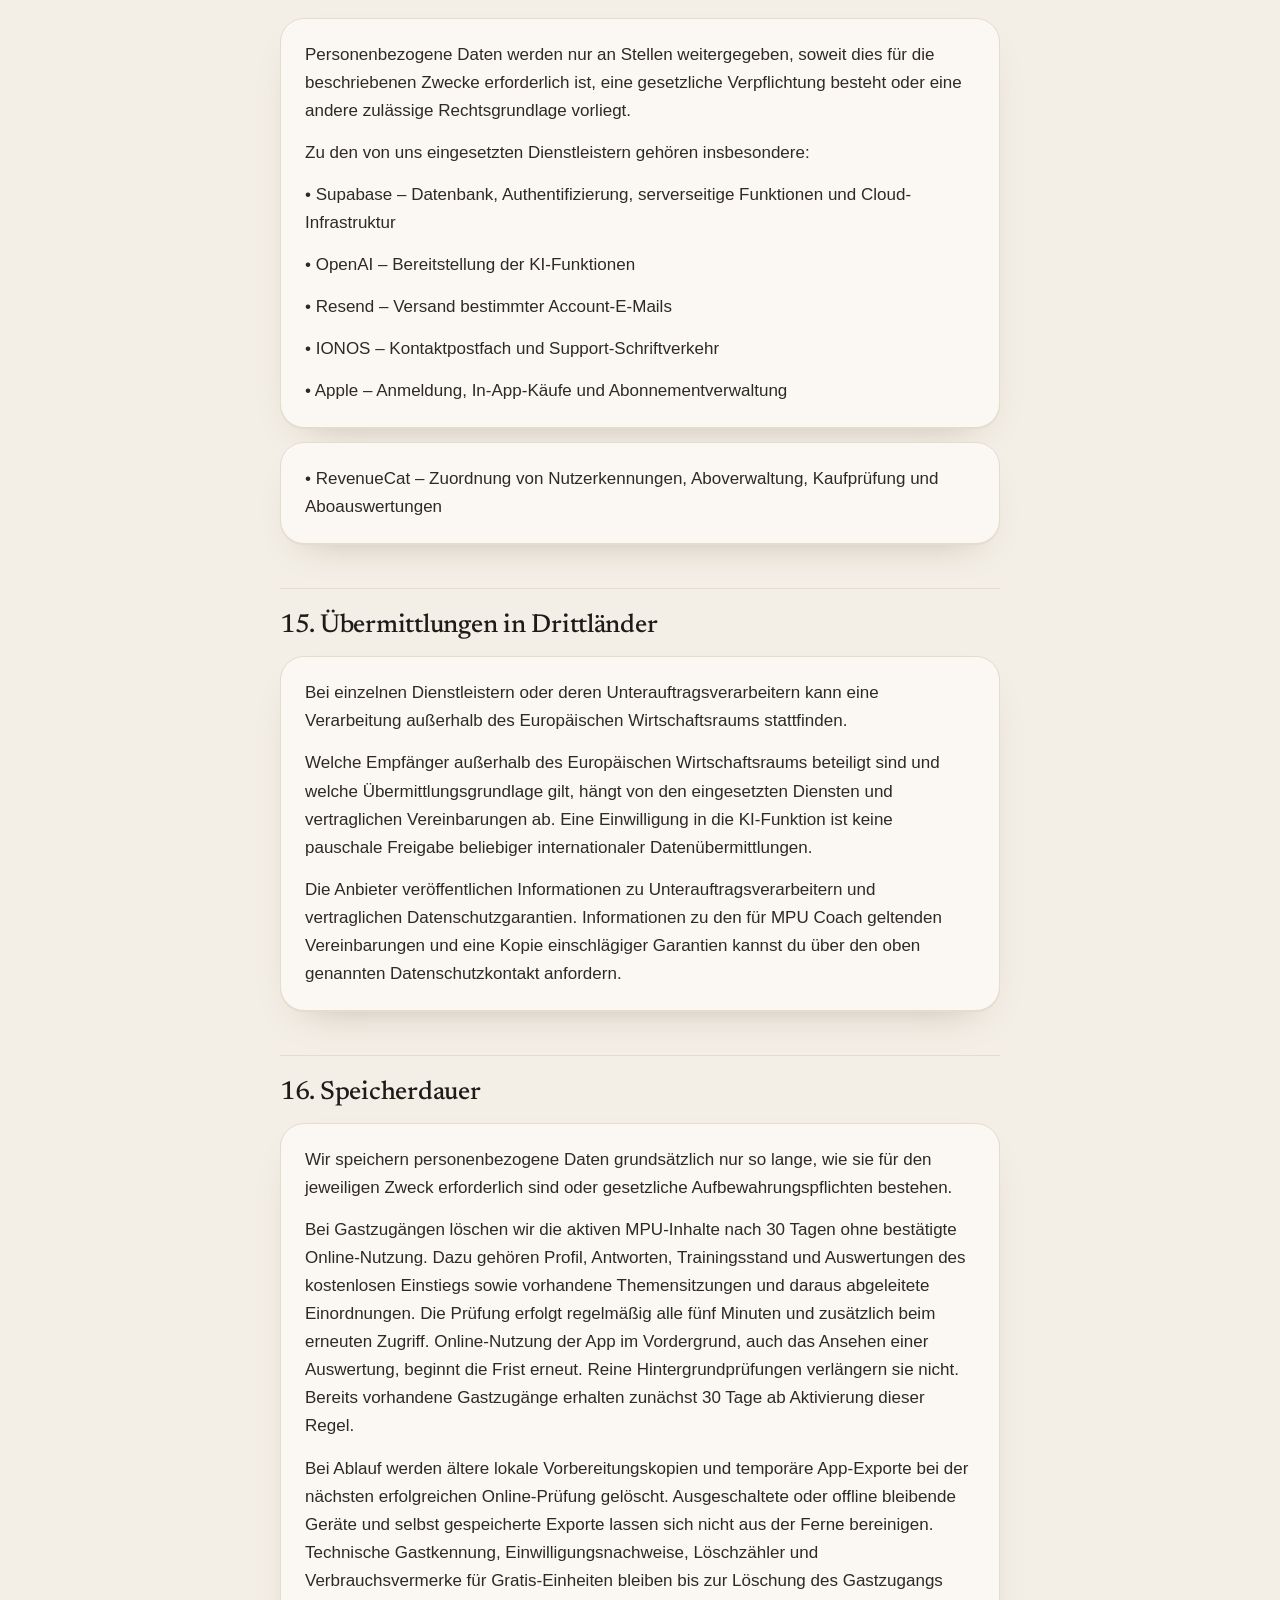
==== commit 7402aff2: "Update website" ====
--- a/datenschutz.html
+++ b/datenschutz.html
@@ -120,9 +120,9 @@
 </section>
 <section class="card">
 <h3>Widerruf und gespeicherte Inhalte</h3>
-<p>Unter Einstellungen kannst du die Einwilligungen einzeln widerrufen. Das gilt auch gesondert für die freiwillige Spracheingabe; Tippen bleibt möglich. Ein Widerruf der KI-Einwilligung sperrt neue KI-Anfragen und verhindert die Übernahme noch laufender Auswertungen. Bereits gespeicherte Antworten und Ergebnisse bleiben erhalten; die MPU-Einwilligung kann dabei bestehen bleiben. Beim Widerruf der MPU-Einwilligung werden zusätzlich die aktive Cloud-Vorbereitung und die Vorbereitung auf diesem Gerät gelöscht. Bereits an OpenAI übermittelte Anfragen lassen sich nicht zurückholen; die unten beschriebenen Speicherfristen des Anbieters sind gesondert zu beachten.</p>
+<p>Im Profil kannst du die Einwilligungen einzeln widerrufen. Das gilt auch gesondert für die freiwillige Spracheingabe; Tippen bleibt möglich. Ein Widerruf der KI-Einwilligung sperrt neue KI-Anfragen und verhindert die Übernahme noch laufender Auswertungen. Bereits gespeicherte Antworten und Ergebnisse bleiben erhalten; die MPU-Einwilligung kann dabei bestehen bleiben. Beim Widerruf der MPU-Einwilligung werden zusätzlich die aktive Cloud-Vorbereitung und die Vorbereitung auf diesem Gerät gelöscht. Bereits an OpenAI übermittelte Anfragen lassen sich nicht zurückholen; die unten beschriebenen Speicherfristen des Anbieters sind gesondert zu beachten.</p>
 <p>Ein vorgemerkter KI- oder Sprachwiderruf sperrt die entsprechende Funktion sofort auf diesem Gerät. Ohne Verbindung kann die App den Widerruf auf dem Server noch nicht bestätigen; sie zeigt den offenen Stand an und setzt denselben Auftrag bei wiederhergestellter Verbindung fort. Server und andere Geräte können erst nach erfolgreicher Übermittlung auf diesen Widerruf reagieren. Die App übernimmt nach einem Widerruf keine verspäteten Ergebnisse der zuvor gestarteten Verarbeitung. Eine bereits versandte Anfrage beim Anbieter kann dadurch nicht rückwirkend angehalten werden.</p>
-<p>Beim Widerruf der MPU-Einwilligung werden die Server-Inhalte des kostenlosen Einstiegs sowie Profil, Trainings, Simulationen, Nachtrainings, „Mein Weg“-Einordnungen und Themensitzungen einschließlich Antworten, Rückmeldungen und Fortsetzungsstand, Vergleiche, Widersprüche, lokale Entwürfe und temporäre App-Exportdateien bereinigt. Andere Geräte entfernen ihre ältere App-Kopie bei der nächsten erfolgreichen Online-Prüfung; ausgeschaltete oder dauerhaft offline bleibende Geräte können nicht aus der Ferne bereinigt werden. Ein technischer Zähler verhindert den erneuten Upload älterer Gerätekopien. Eine erneute Einwilligung stellt gelöschte Inhalte nicht wieder her. Selbst exportierte Dateien liegen weiterhin in deiner Verantwortung.</p>
+<p>Beim Widerruf der MPU-Einwilligung werden die Server-Inhalte des kostenlosen Einstiegs sowie Profil, Trainings, Simulationen, Nachtrainings, „Mein Weg“-Einordnungen und Themensitzungen einschließlich Antworten, Rückmeldungen und Fortsetzungsstand, Vergleiche, Widersprüche, Einträge im Stimmungs-Tagebuch, lokale Entwürfe und temporäre App-Exportdateien bereinigt. Andere Geräte entfernen ihre ältere App-Kopie bei der nächsten erfolgreichen Online-Prüfung; ausgeschaltete oder dauerhaft offline bleibende Geräte können nicht aus der Ferne bereinigt werden. Ein technischer Zähler verhindert den erneuten Upload älterer Gerätekopien. Eine erneute Einwilligung stellt gelöschte Inhalte nicht wieder her. Selbst exportierte Dateien liegen weiterhin in deiner Verantwortung.</p>
 </section>
 <h2>8. Supabase</h2>
 <section class="card">
@@ -204,19 +204,19 @@
 <p>Für registrierte Accounts ist eine gesonderte Inaktivitätsregel vorgesehen, die erst mit ihrer Aktivierung beginnt. Sie sieht für Accounts ohne laufendes Abo die Löschung gespeicherter MPU-Inhalte nach zwölf Monaten ohne bestätigte Online-Nutzung vor. Online-Nutzung im Vordergrund, auch das Ansehen einer Auswertung, beginnt die Frist erneut. Vor einer solchen Löschung informieren wir dich unter deiner bestätigten Account-E-Mail-Adresse. Die Löschung erfolgt frühestens 30 Tage nach bestätigter Zustellung an den empfangenden Mailserver und nach erneuter Abo-Prüfung. Die E-Mail enthält keine Antworten, Auswertungen oder Angaben zu deinem MPU-Grund. Öffne deine Vorbereitung mit Internetverbindung, um sie weiter zu behalten.</p>
 <p>Dein Login-Konto bleibt dabei bestehen. Einwilligungsnachweise, Löschzähler und Verbrauchsvermerke für Gratis-Einheiten werden durch diese Inhaltslöschung nicht entfernt. Bei einem laufenden Abo, einem unklaren Abo-Status oder einer nicht bestätigten Zustellung wird keine automatische Inhaltslöschung ausgeführt. Bereits vorhandene registrierte Accounts erhalten ab Aktivierung zunächst zwölf Monate. Die Bearbeitung erfolgt regelmäßig über den Hintergrunddienst; Dienststörungen und zusätzliche Sicherheitsprüfungen können die Löschung verzögern. Die Regeln zur späteren Bereinigung anderer Geräte und selbst gespeicherter Exporte gelten auch hier.</p>
 <p>Vor dem Zugriff prüft die aktualisierte App den Lösch- und Widerrufsstand online; bei einer fehlgeschlagenen Prüfung bleibt der Zugriff gesperrt. Auch nach dem Abmelden können lokale Vorbereitungsdaten auf diesem Gerät verbleiben. Die Kontolöschung entfernt die Vorbereitung des gelöschten Accounts auf dem verwendeten Gerät; andere Geräte und selbst exportierte Kopien werden dadurch nicht bereinigt.</p>
-<p>Über „MPU-Daten löschen“ kannst du in den Einstellungen die aktive Cloud-Vorbereitung und die Vorbereitung auf diesem Gerät löschen und dabei deine MPU-Einwilligung widerrufen. Einwilligungsereignisse enthalten Nutzerkennung, Textversion, Zustimmung oder Widerruf und Zeitpunkt. Diese Nachweise, technische Kennungen erledigter Widerrufsaufträge und der Löschzähler bleiben beim Löschen der MPU-Vorbereitung erhalten und werden bei der Account-Löschung entfernt.</p>
+<p>Über „MPU-Daten löschen“ kannst du im Profil die aktive Cloud-Vorbereitung und die Vorbereitung auf diesem Gerät löschen und dabei deine MPU-Einwilligung widerrufen. Einwilligungsereignisse enthalten Nutzerkennung, Textversion, Zustimmung oder Widerruf und Zeitpunkt. Diese Nachweise, technische Kennungen erledigter Widerrufsaufträge und der Löschzähler bleiben beim Löschen der MPU-Vorbereitung erhalten und werden bei der Account-Löschung entfernt.</p>
 <p>Nach einer Löschung können Daten in technisch notwendigen Backups, Sicherheitsprotokollen oder bei Auftragsverarbeitern noch für begrenzte Zeit vorhanden sein, soweit dies für Sicherheit, Wiederherstellung, Vertragserfüllung oder gesetzliche Pflichten erforderlich ist.</p>
 </section>
 <h2>17. Account und Gastzugang löschen</h2>
 <section class="card">
-<p>In den Einstellungen kannst du deinen Account oder Gastzugang löschen. Dabei werden die aktiven MPU-Cloud-Daten, Einwilligungsereignisse und der kostenlose Trainingsstand dieses Zugangs entfernt. Anschließend löscht die App die zugehörige Vorbereitung und temporäre Exportdateien auf diesem Gerät.</p>
+<p>Im Profil kannst du deinen Account oder Gastzugang löschen. Dabei werden die aktiven MPU-Cloud-Daten, Einwilligungsereignisse und der kostenlose Trainingsstand dieses Zugangs entfernt. Anschließend löscht die App die zugehörige Vorbereitung und temporäre Exportdateien auf diesem Gerät.</p>
 <p>Die Löschung deiner Kundenkennung bei RevenueCat und der Widerruf einer verknüpften Apple-Anmeldung werden mitbearbeitet. Für Apple verwenden wir einen verschlüsselt auf unserem Server gespeicherten Widerrufstoken. Fehlt bei einer älteren Anmeldung ein verwendbarer Token, wird dein App-Account trotzdem gelöscht; die App zeigt dir, wie du die Verbindung bei Apple selbst entfernst.</p>
 <p>Bei vorübergehenden Dienstfehlern wird der Löschauftrag wiederholt. In „Löschstatus prüfen“ siehst du den bestätigten Stand und gegebenenfalls erforderliche Schritte. Bis zum Abschluss speichern wir dafür die technische Nutzerkennung, den Bearbeitungsstand und nötige verschlüsselte Zugangsnachweise. Nicht mehr benötigte Apple-Tokens werden sofort entfernt; die ausführlichen abgeschlossenen Aufträge werden nach 30 Tagen gelöscht. Ein minimaler Abschlussnachweis aus zufälliger Auftragsnummer, Hash der geheimen Quittung und Apple-Abschlussstatus bleibt ohne automatische Ablauffrist erhalten, damit ein später wieder geöffnetes Gerät die Löschung noch bestätigen kann. Dieser Nachweis enthält keine Nutzerkennung, MPU-Inhalte oder Zugangstokens. Offene Fehlerfälle werden weiterbearbeitet.</p>
 <p>Die Löschung kann nicht rückgängig gemacht werden und kündigt kein Apple-Abonnement. Selbst exportierte Kopien und lokale Daten auf anderen Geräten werden nicht entfernt. Sicherungen sowie gesetzlich erforderliche Aufbewahrungen bei Dienstleistern richten sich nach den im Einzelfall geltenden Fristen.</p>
 </section>
 <h2>18. Datenexport</h2>
 <section class="card">
-<p>„Vorbereitung exportieren“ enthält die lokale Kopie von Profil, Trainings, Simulationen, Nachtrainings, „Mein Weg“-Einordnungen und Themensitzungen einschließlich Antworten, Rückmeldungen und Fortsetzungsstand, Vergleichen und Widersprüchen, die lokalen Antwortentwürfe des kostenlosen Einstiegs sowie den auf dem Server vorhandenen kostenlosen Einstieg. Der JSON-Export ist keine vollständige Auskunft über alle Account-, Einwilligungs-, Abrechnungs- oder Protokolldaten. Dafür kannst du dich an den Datenschutzkontakt wenden.</p>
+<p>„Vorbereitung exportieren“ enthält die lokale Kopie von Profil, Trainings, Simulationen, Nachtrainings, „Mein Weg“-Einordnungen und Themensitzungen einschließlich Antworten, Rückmeldungen und Fortsetzungsstand, Vergleichen und Widersprüchen, das Stimmungs-Tagebuch, die lokalen Antwortentwürfe des kostenlosen Einstiegs sowie den auf dem Server vorhandenen kostenlosen Einstieg. Der JSON-Export ist keine vollständige Auskunft über alle Account-, Einwilligungs-, Abrechnungs- oder Protokolldaten. Dafür kannst du dich an den Datenschutzkontakt wenden.</p>
 <p>Zum Teilen wird vorübergehend eine Datei im Cache der App angelegt. Die App entfernt sie nach dem Schließen des Teilen-Dialogs; nach einem Abbruch der App verbliebene Dateien werden bei der Account-Löschung bereinigt. Die Datei enthält sehr persönliche Angaben. Wähle Speicherort und Empfänger bewusst. Selbst gespeicherte oder weitergegebene Kopien musst du an ihrem jeweiligen Speicherort löschen.</p>
 </section>
 <h2>19. Deine Rechte</h2>
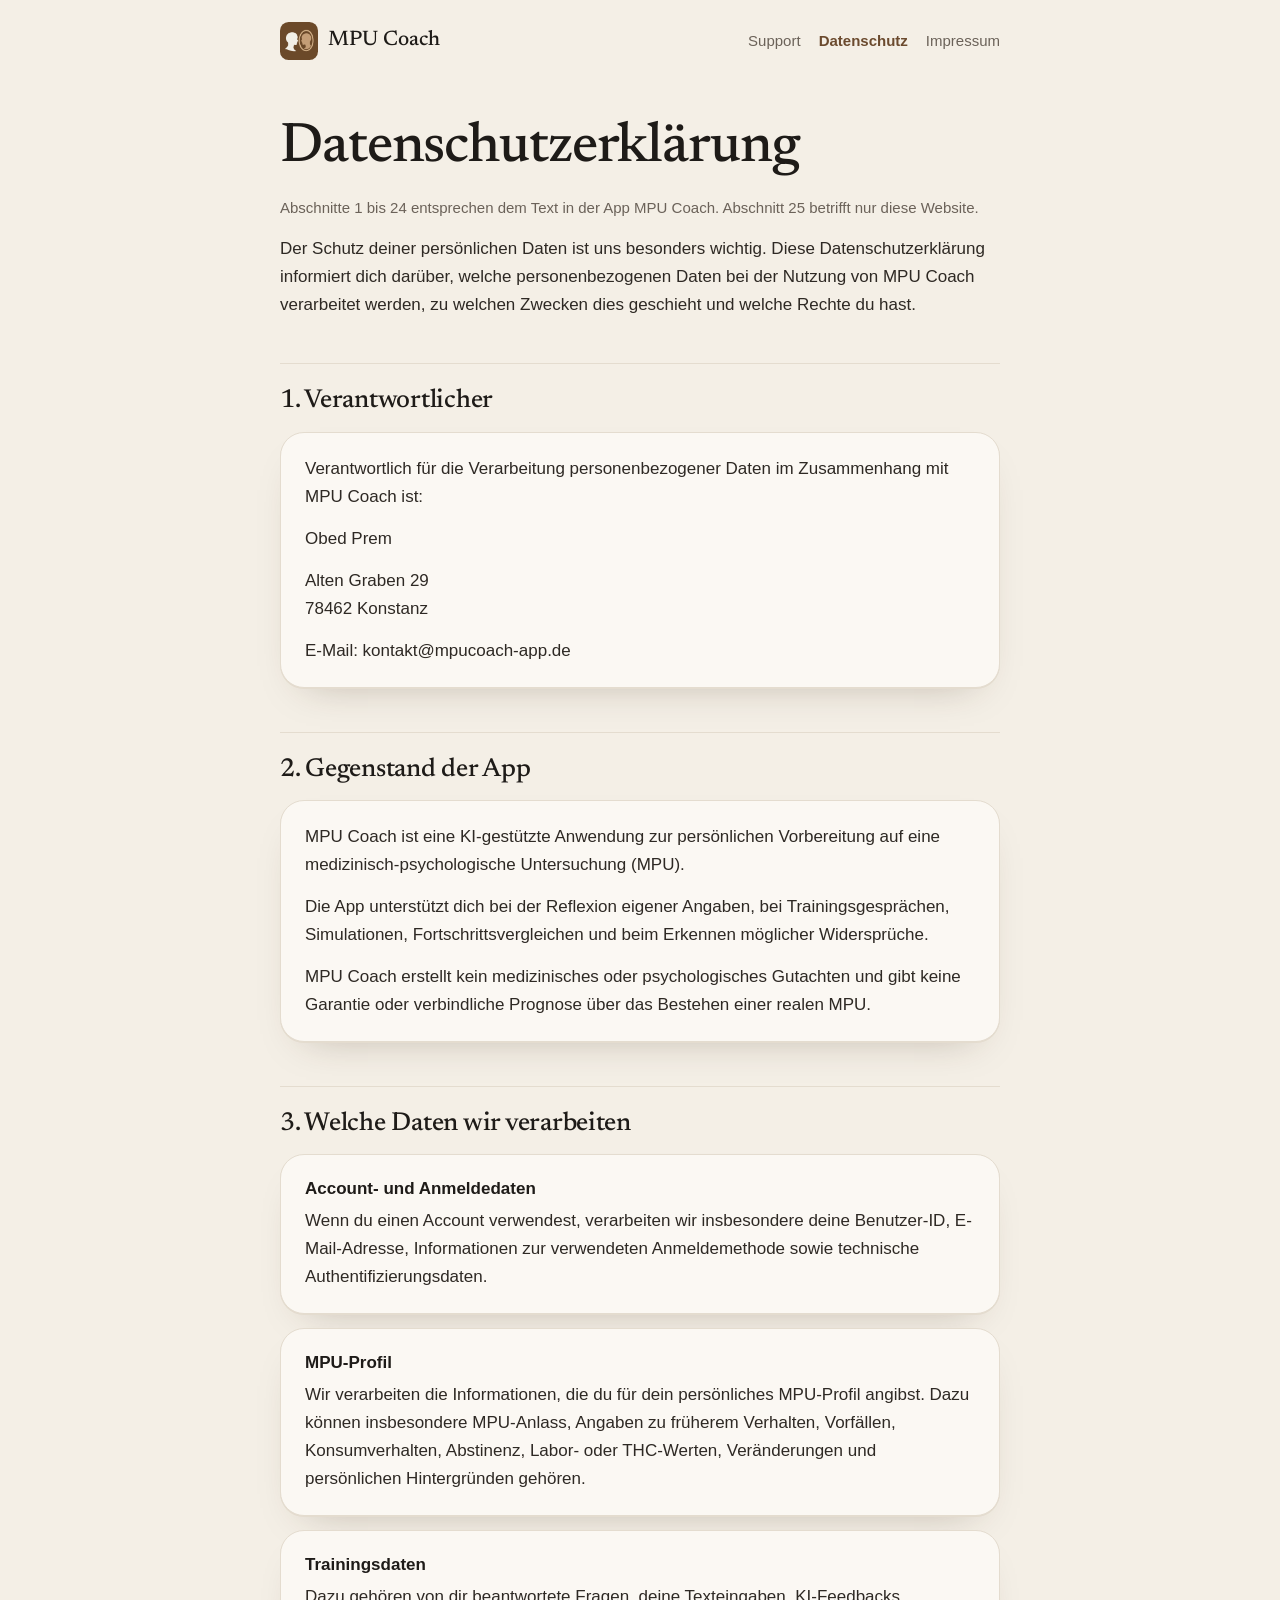
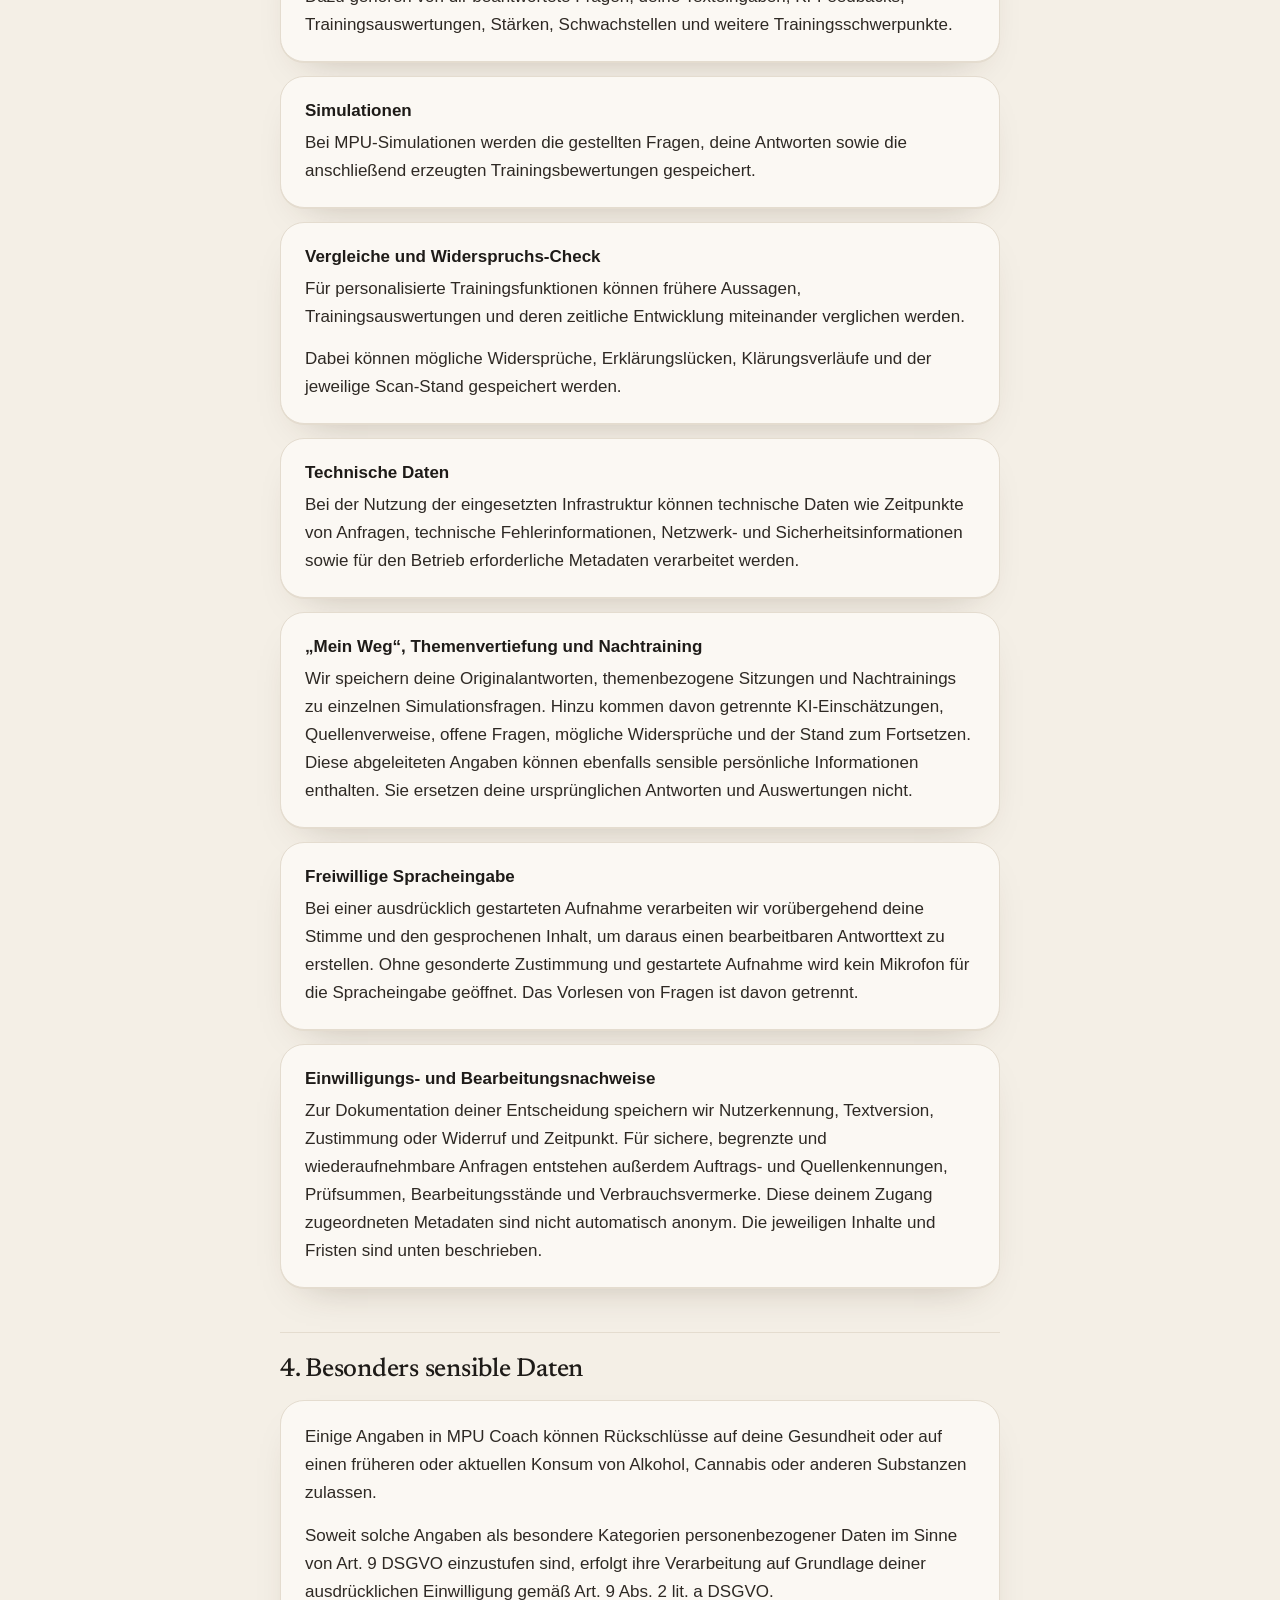
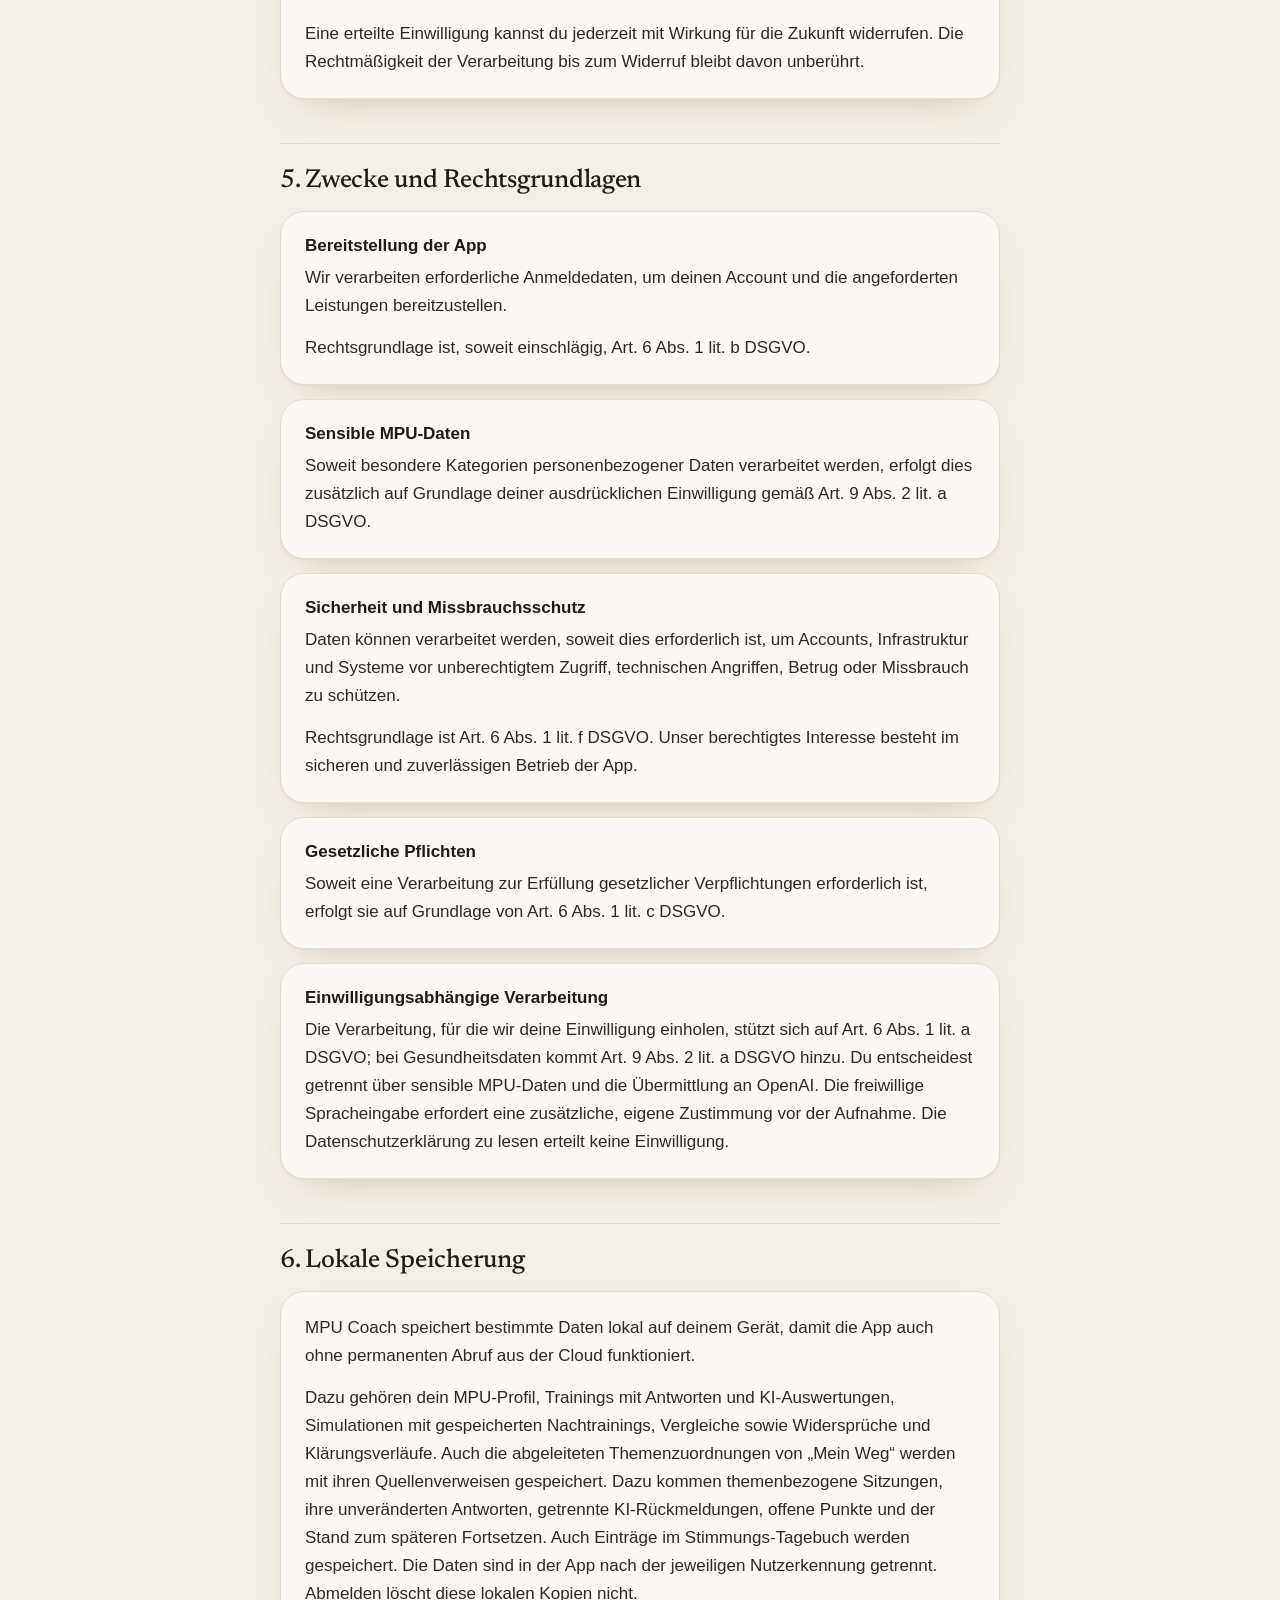
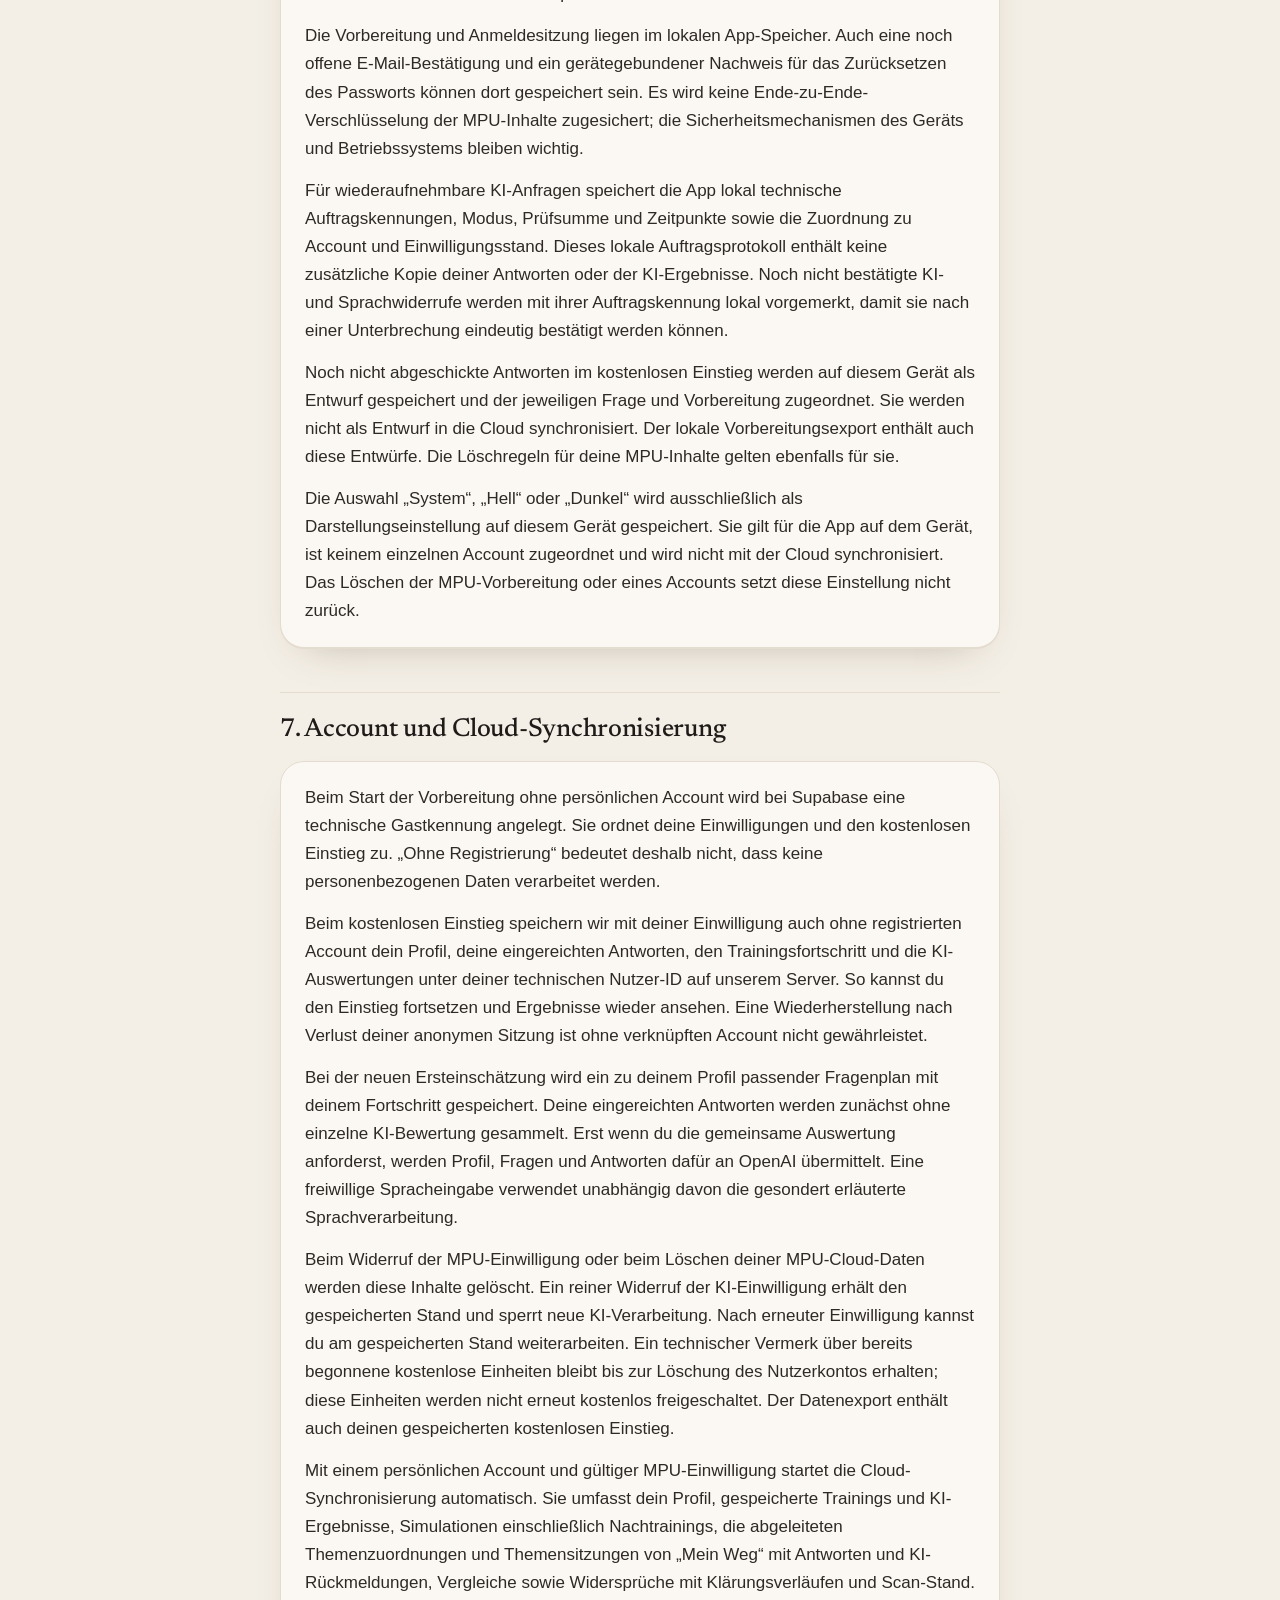
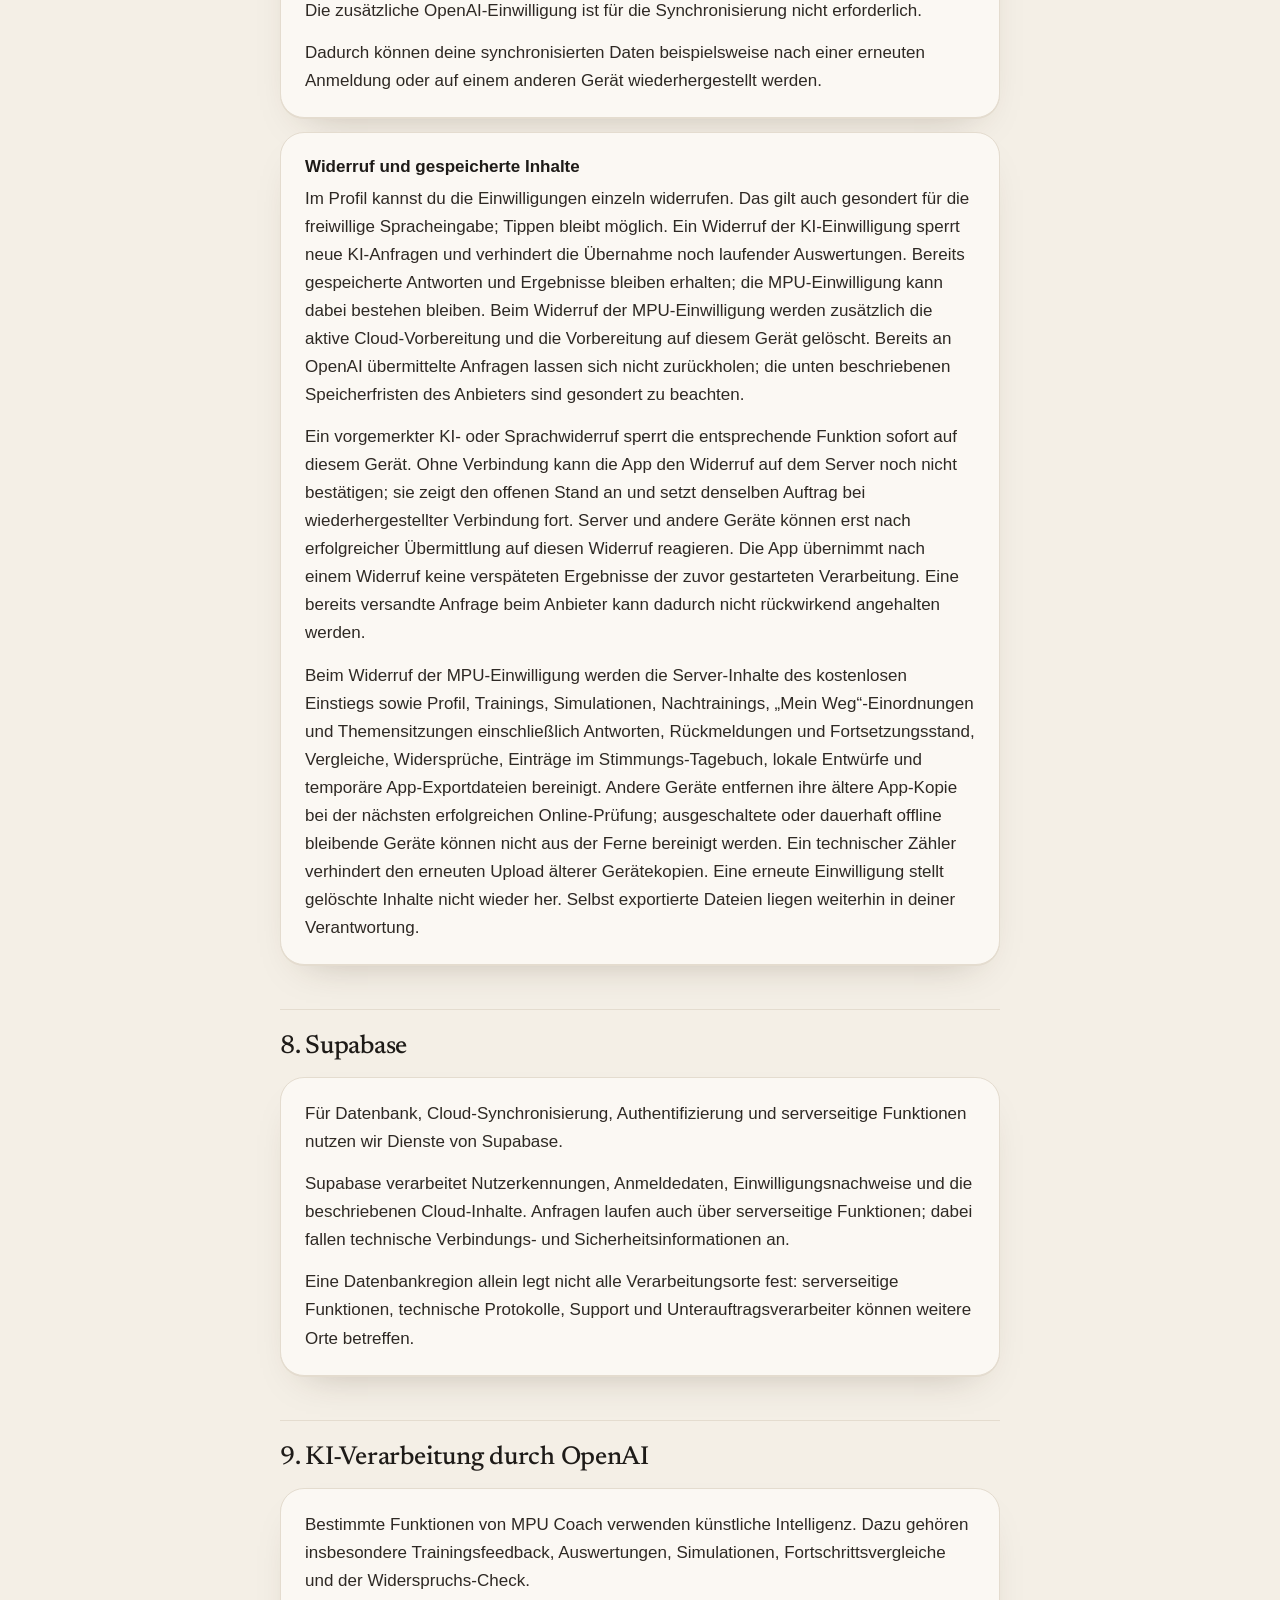
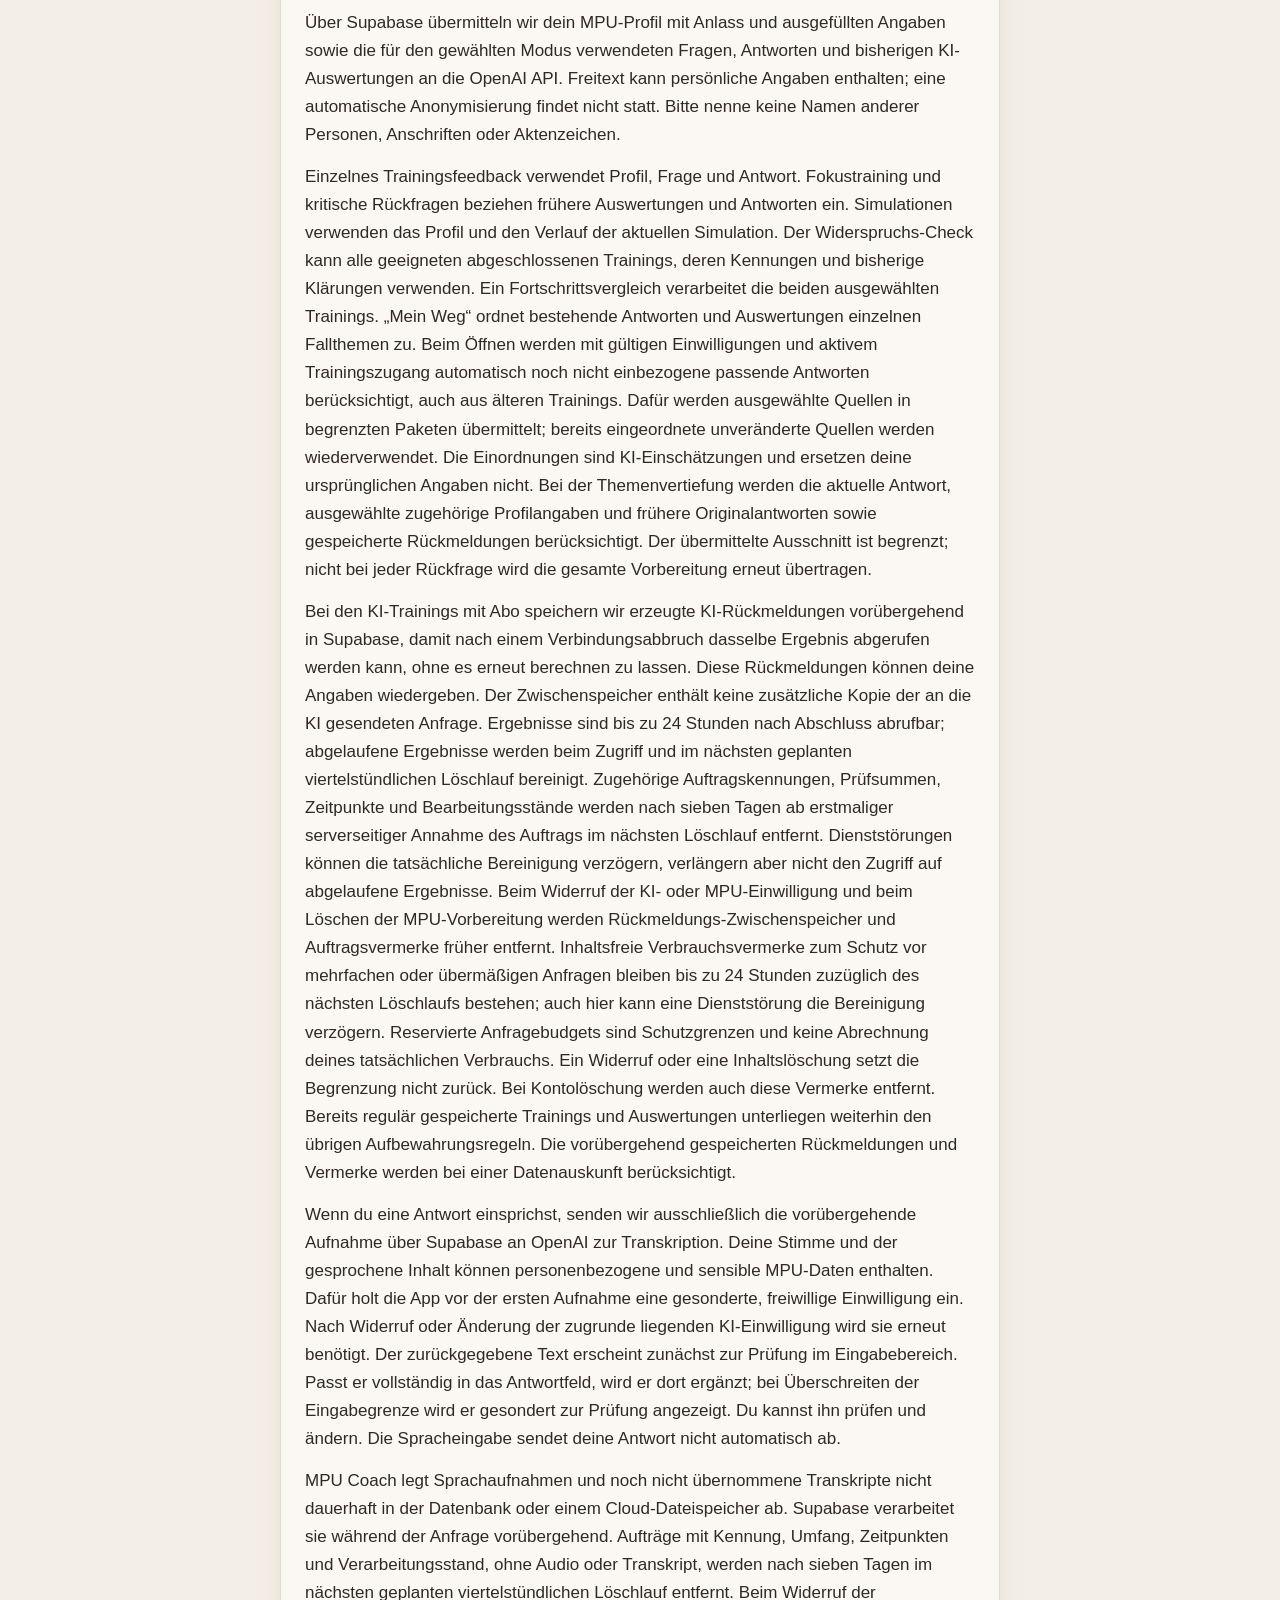
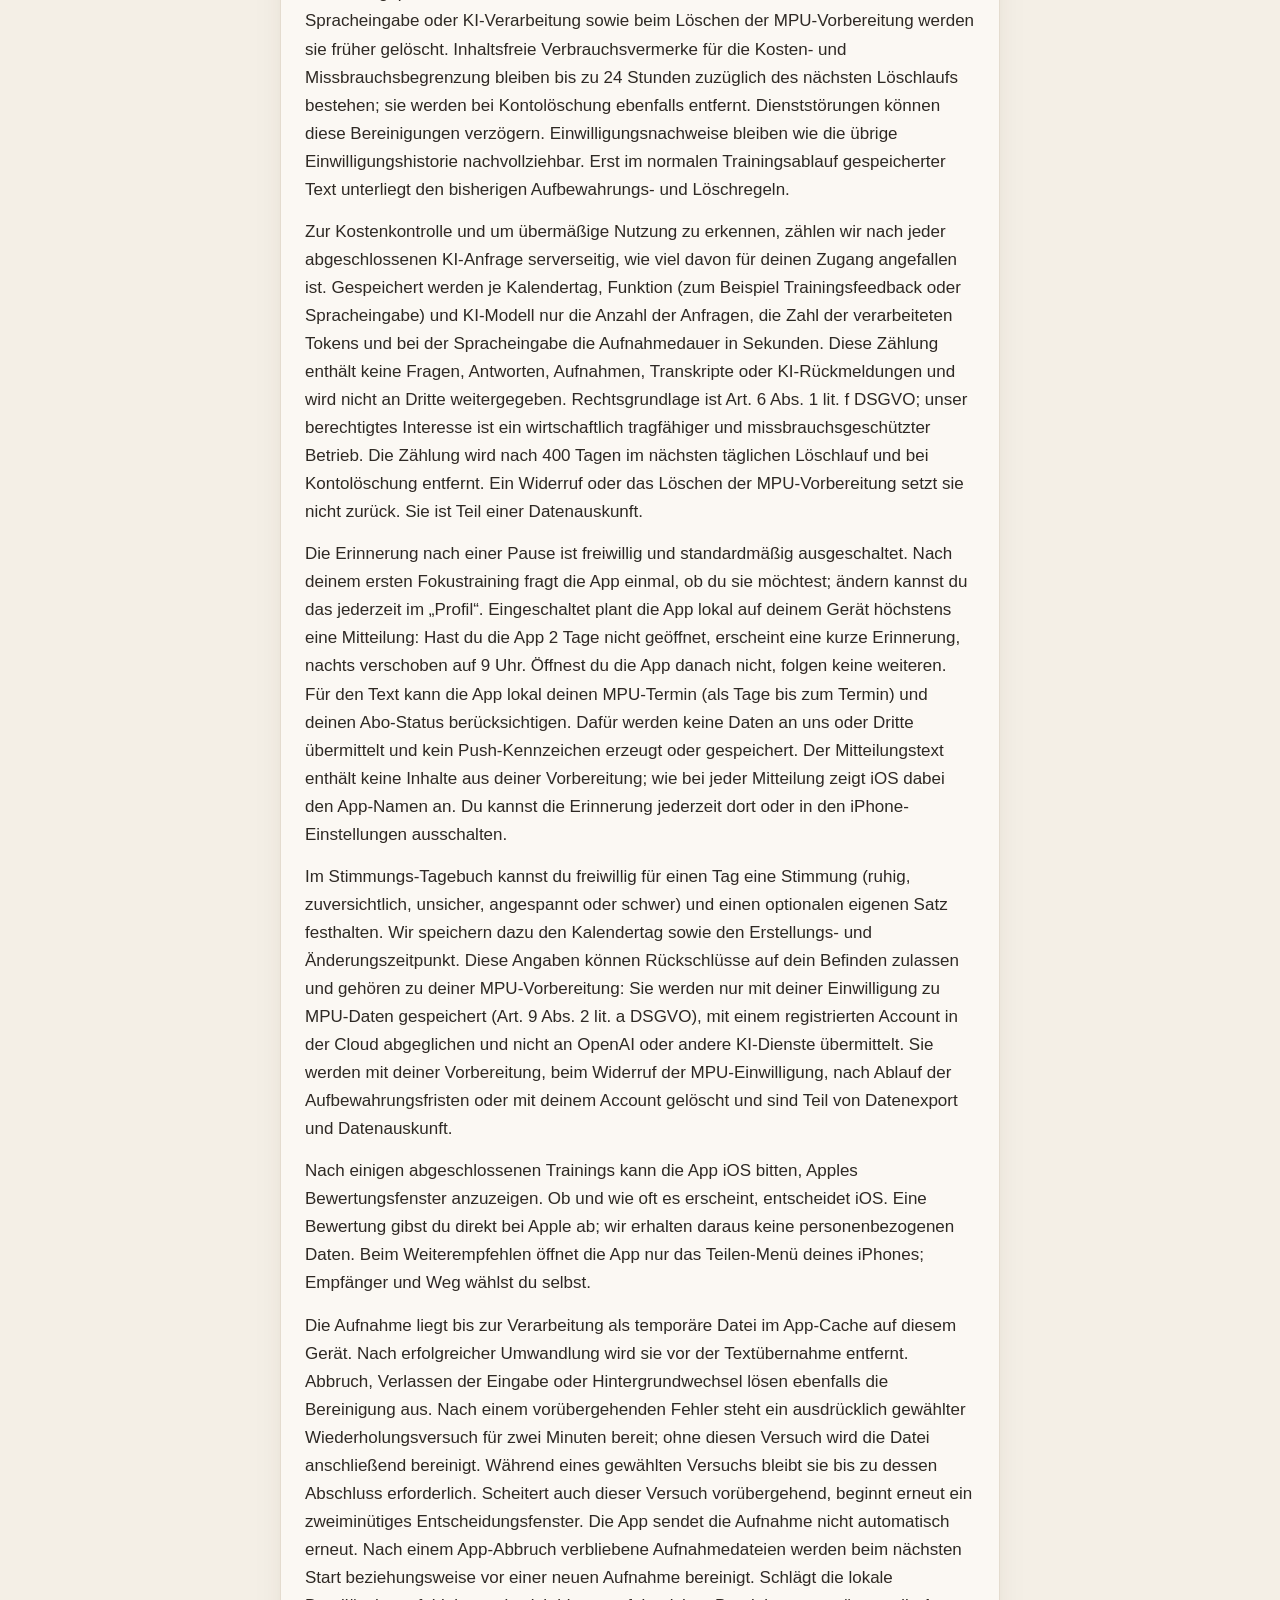
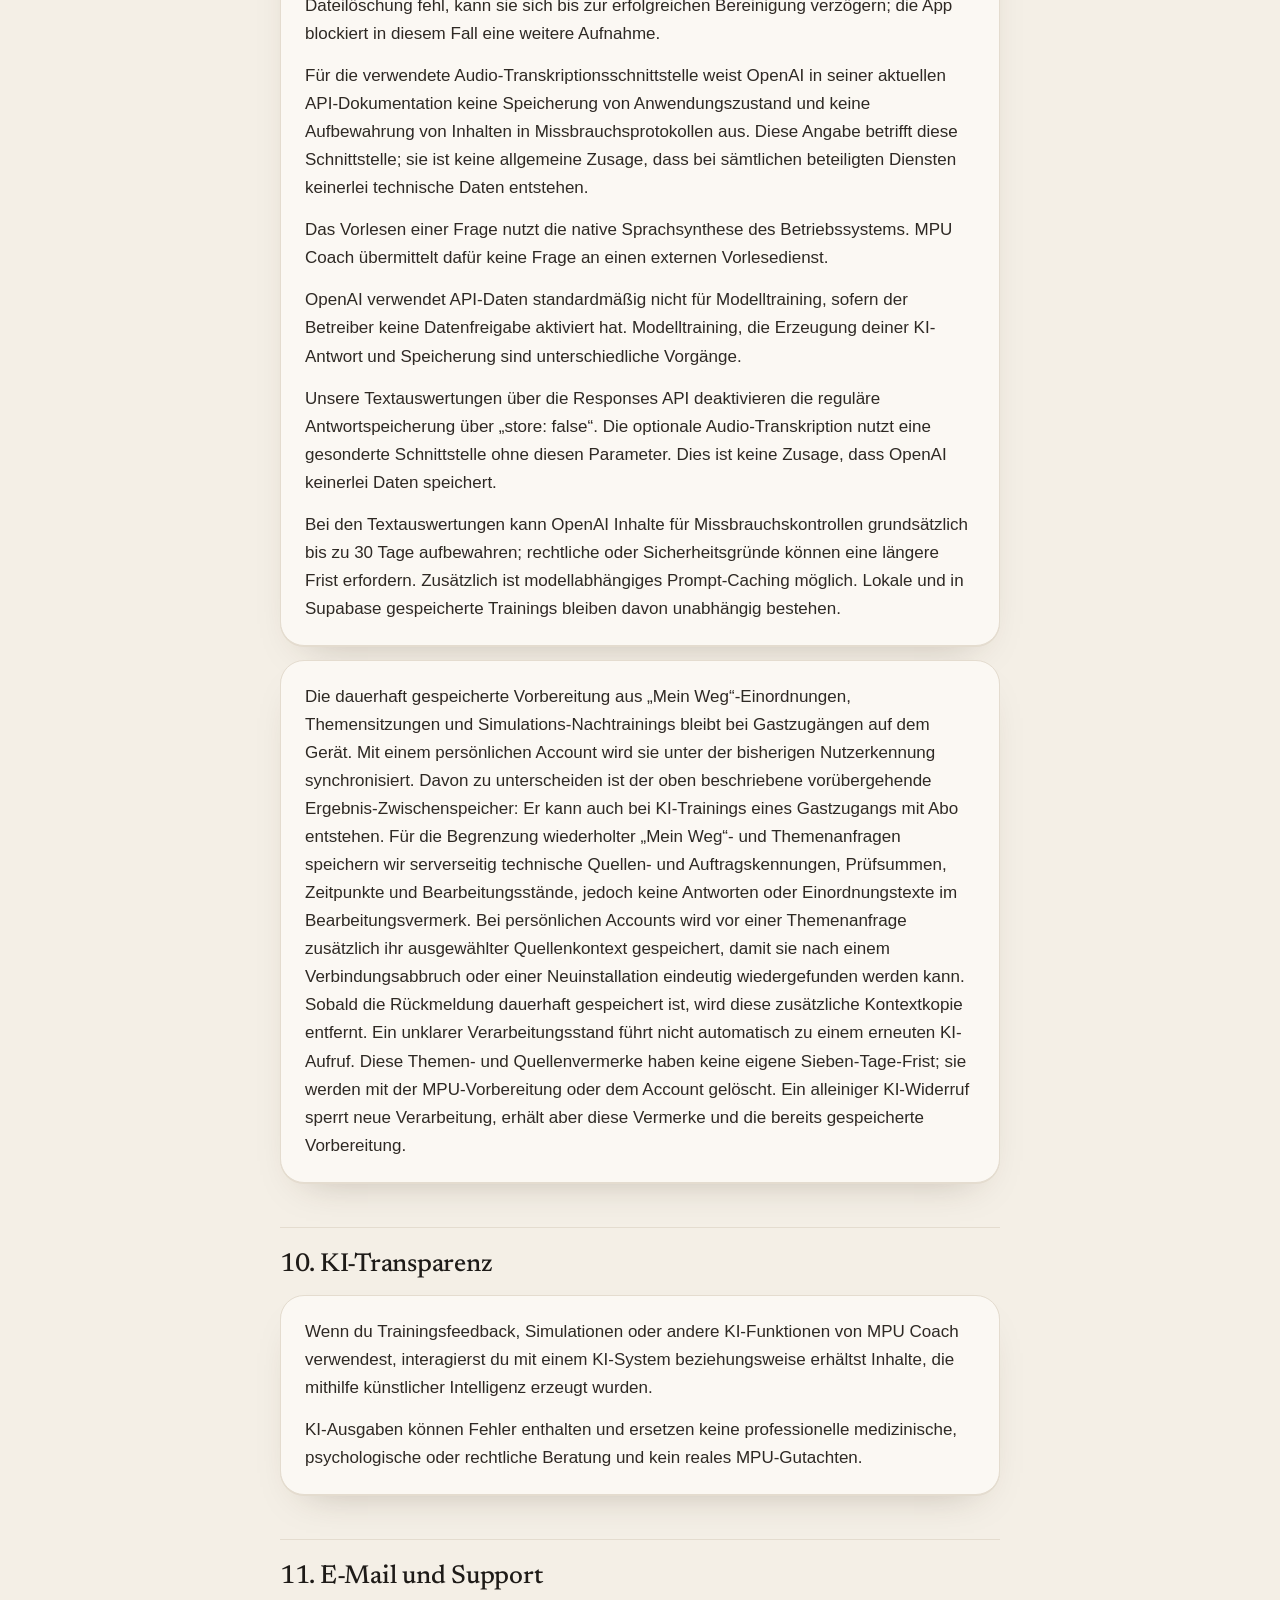
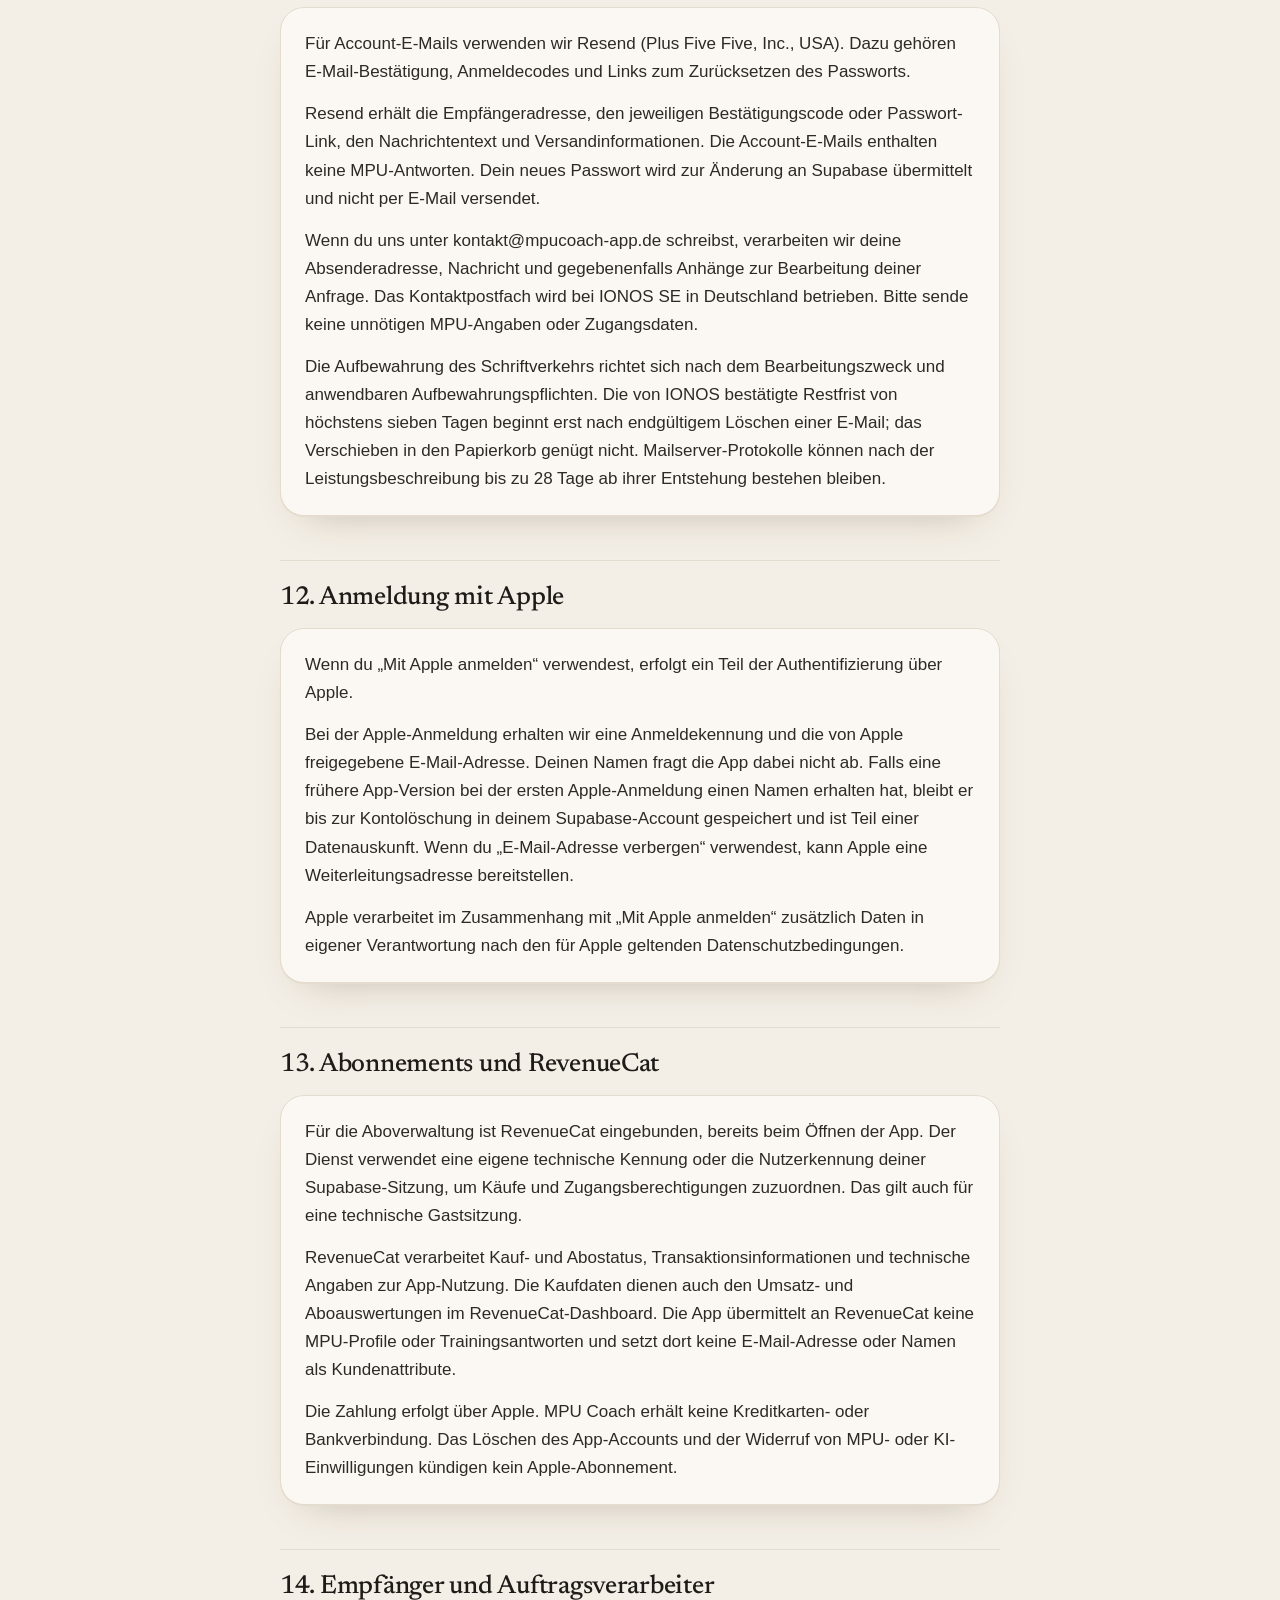
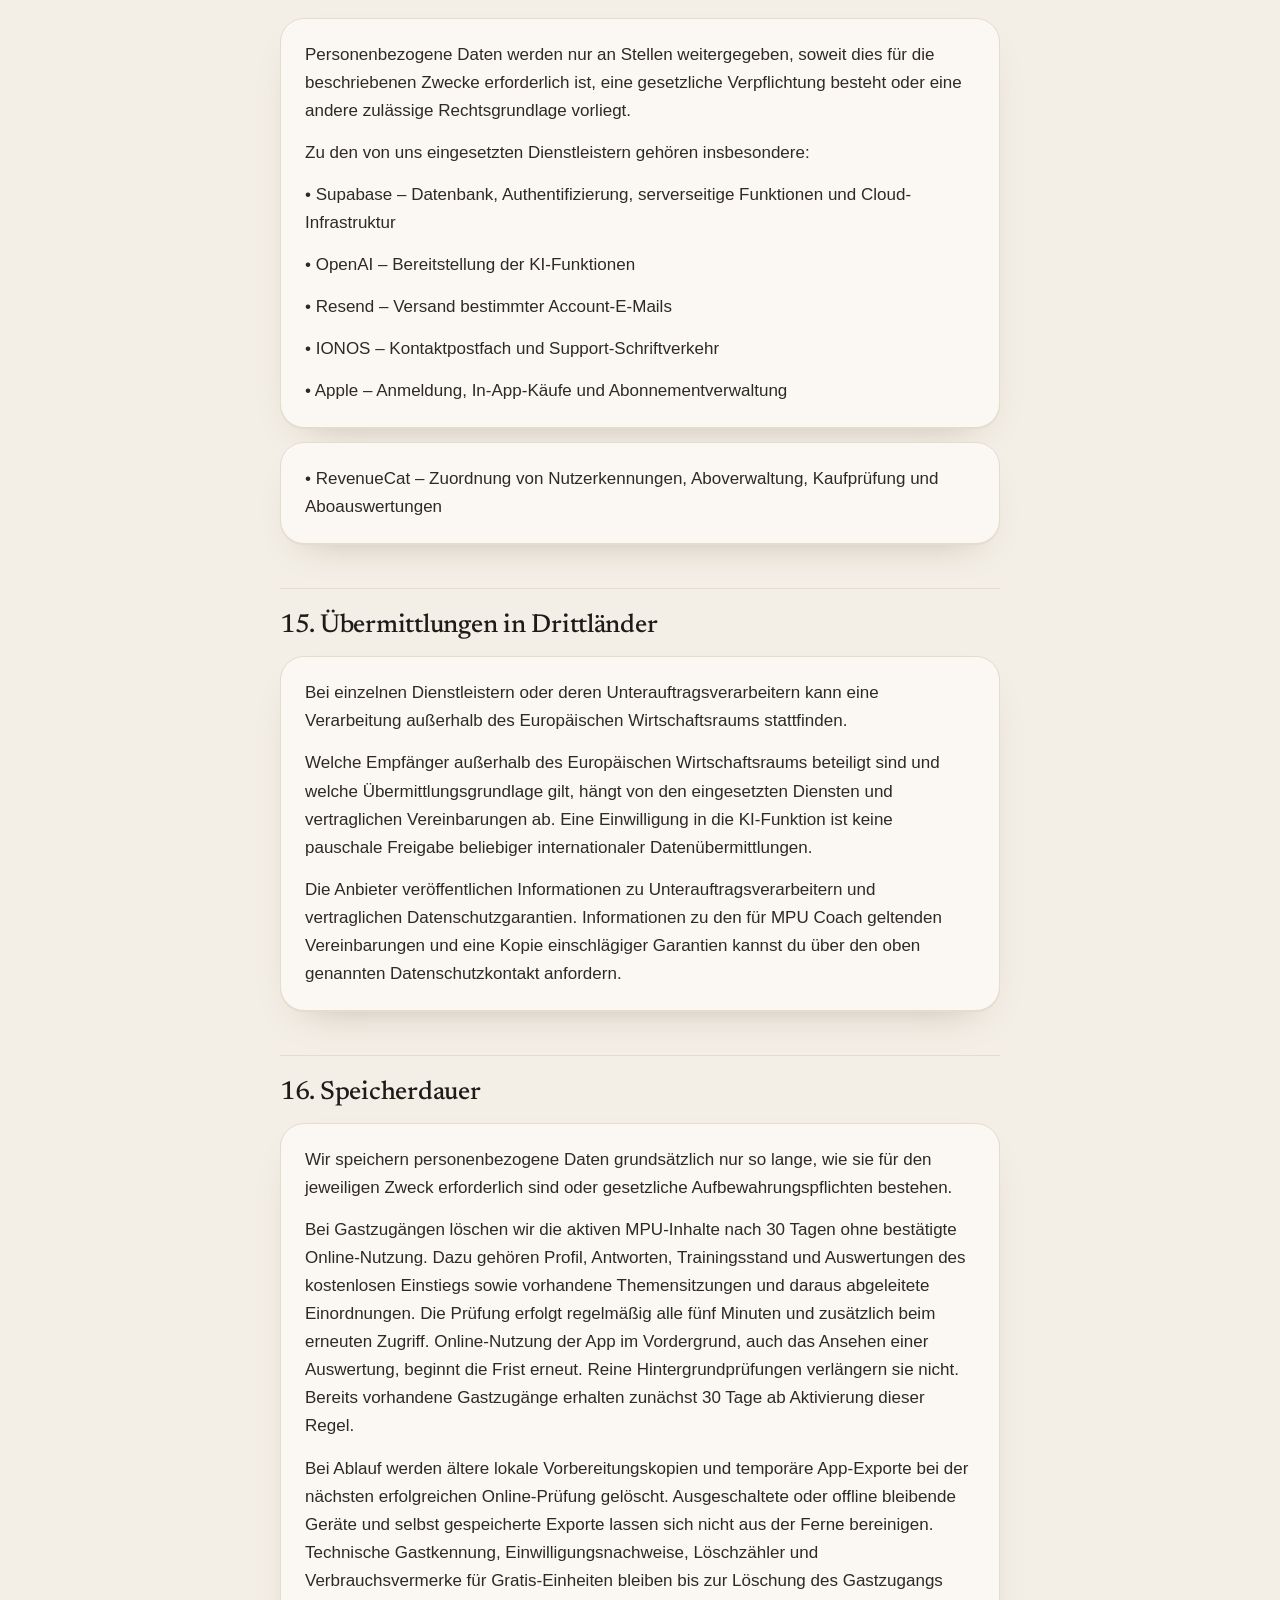
==== commit 58dc30e4: "Update website" ====
--- a/datenschutz.html
+++ b/datenschutz.html
@@ -18,7 +18,7 @@
 </div></header>
 <main class="wrap policy">
 <h1>Datenschutzerklärung</h1>
-<p class="muted">Diese Datenschutzerklärung entspricht dem Text in der App MPU Coach.</p>
+<p class="muted">Abschnitte 1 bis 24 entsprechen dem Text in der App MPU Coach. Abschnitt 25 betrifft nur diese Website.</p>
 <p>Der Schutz deiner persönlichen Daten ist uns besonders wichtig. Diese Datenschutzerklärung informiert dich darüber, welche personenbezogenen Daten bei der Nutzung von MPU Coach verarbeitet werden, zu welchen Zwecken dies geschieht und welche Rechte du hast.</p>
 <h2>1. Verantwortlicher</h2>
 <section class="card">
@@ -270,6 +270,10 @@
 </section>
 <p>Stand: 18. Oktober 2026</p>
 
+<h2>25. Diese Website</h2>
+<p>Die Website mpucoach-app.de wird über GitHub Pages bereitgestellt (GitHub, Inc., 88 Colin P. Kelly Jr. Street, San Francisco, CA 94107, USA). Beim Aufruf einer Seite verarbeitet GitHub technisch notwendige Daten, insbesondere deine IP-Adresse, Datum und Uhrzeit, die aufgerufene Seite sowie Angaben zu Browser und Betriebssystem. Das ist nötig, um die Website auszuliefern und vor Missbrauch und Angriffen zu schützen.</p>
+<p>Rechtsgrundlage ist unser berechtigtes Interesse an einer sicheren und funktionierenden Website (Art. 6 Abs. 1 lit. f DSGVO). Dabei können Daten in die USA übermittelt werden. Wie GitHub diese Übermittlung absichert und wie lange GitHub die technischen Daten aufbewahrt, legt GitHub fest; Einzelheiten stehen in der <a href="https://docs.github.com/de/site-policy/privacy-policies/github-general-privacy-statement">Datenschutzerklärung von GitHub</a>.</p>
+<p>Diese Website setzt keine Cookies, speichert nichts auf deinem Gerät und verwendet kein Tracking und keine Analysewerkzeuge. Schriften und Bilder werden direkt von dieser Website geladen, nicht von fremden Servern.</p>
 </main>
 <footer><div class="wrap">
   <span>© 2026 MPU Coach</span>
